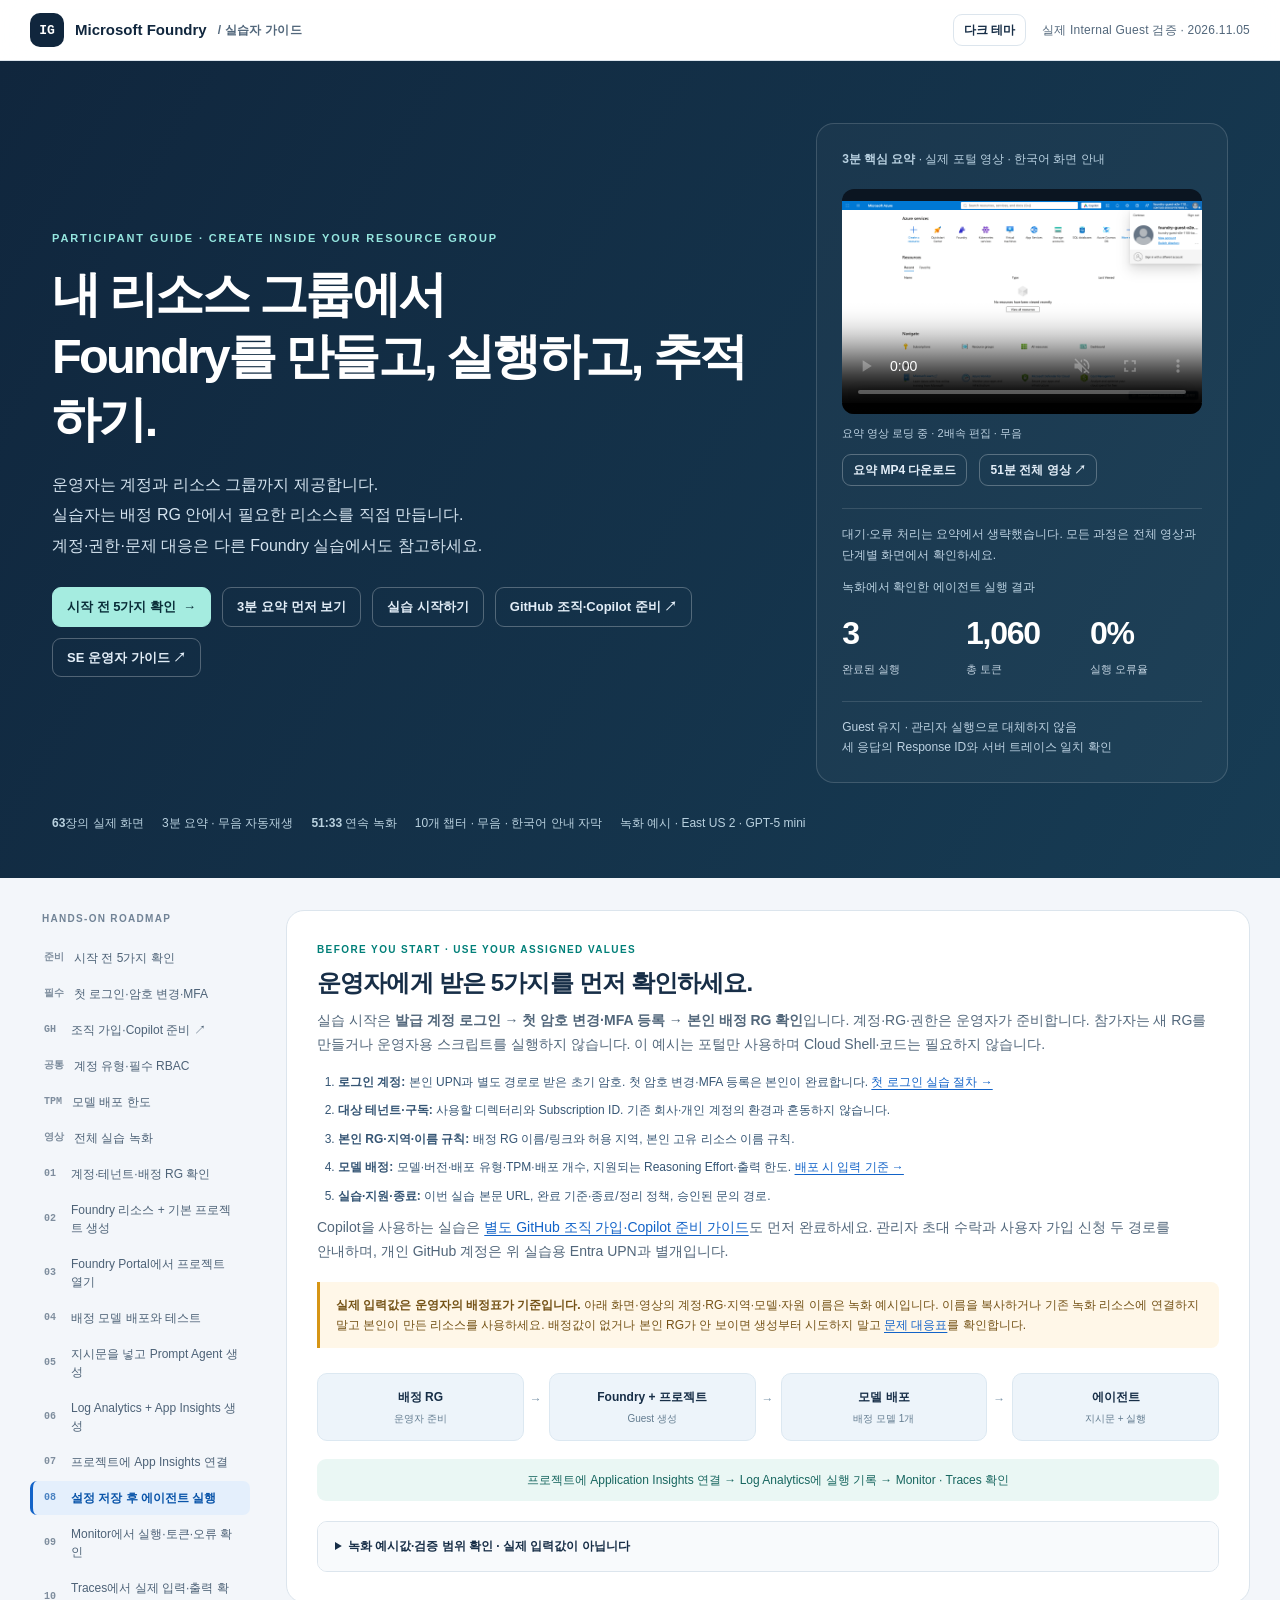
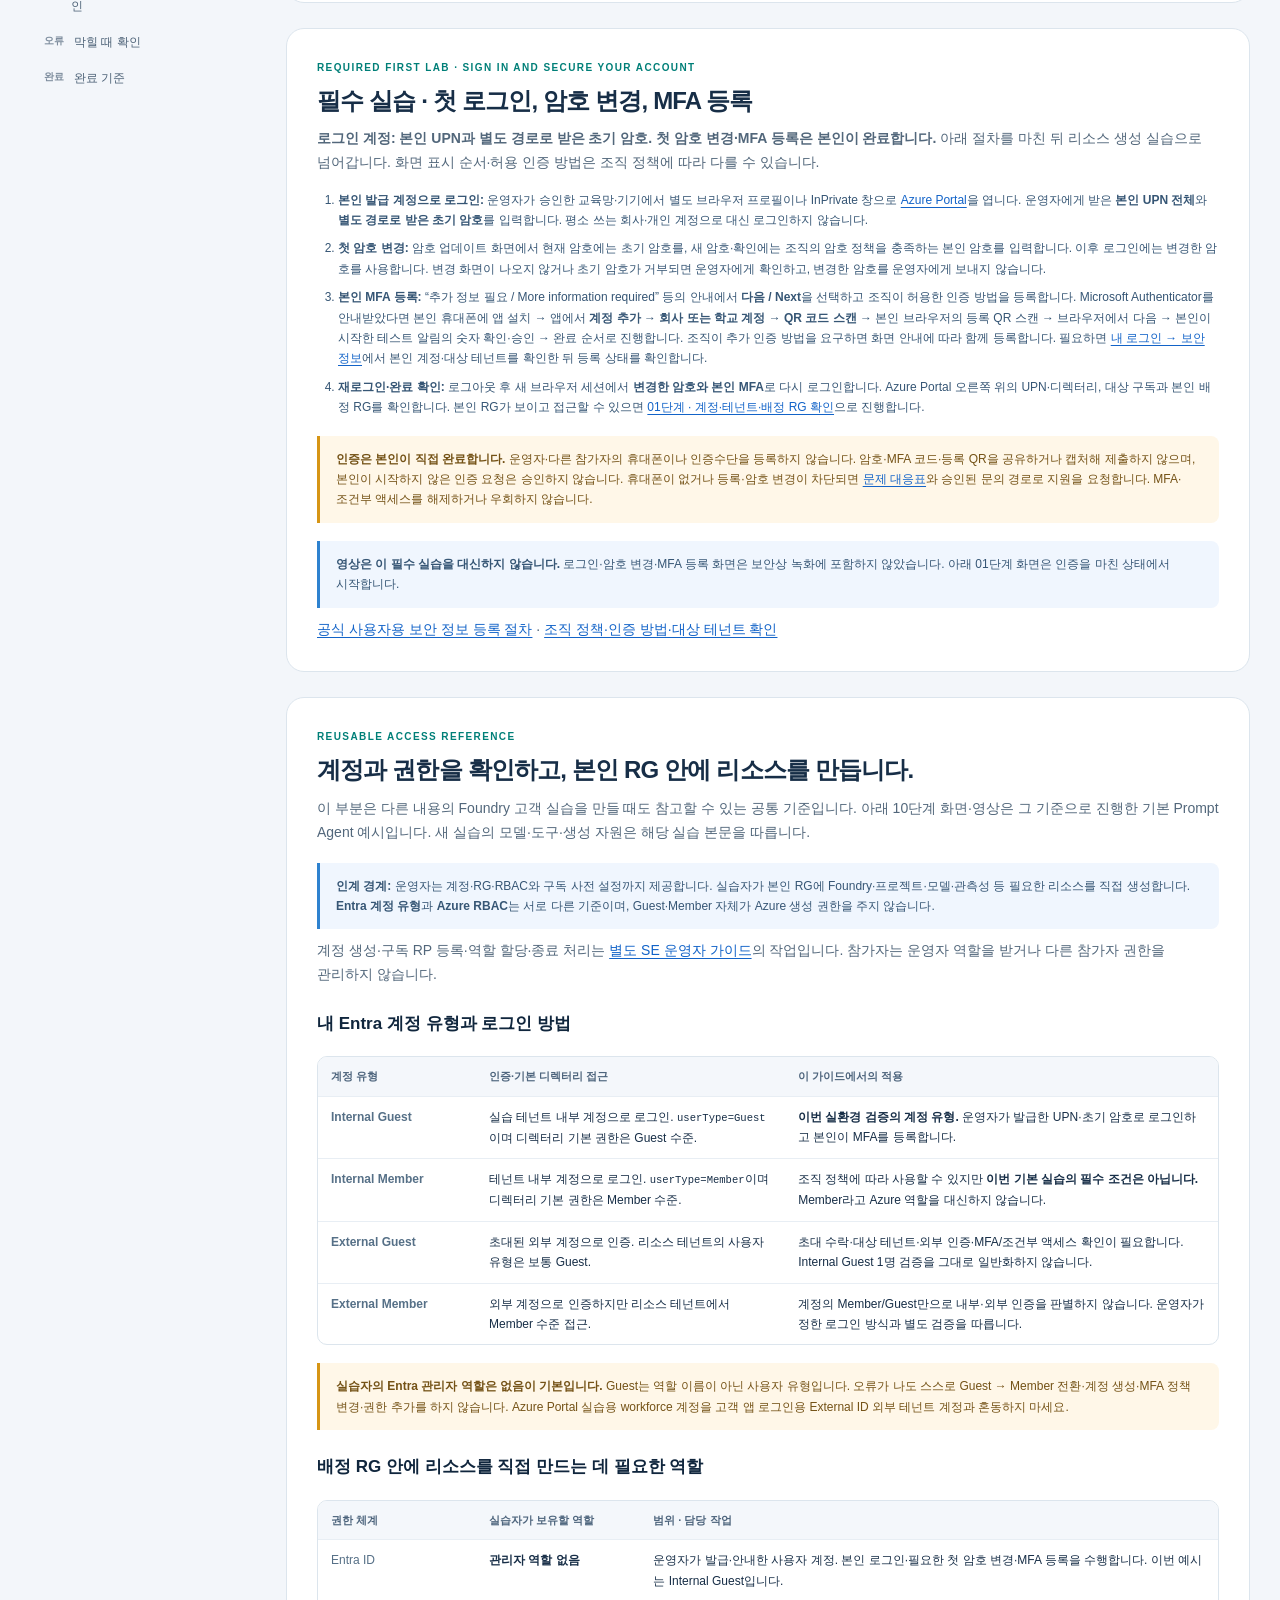
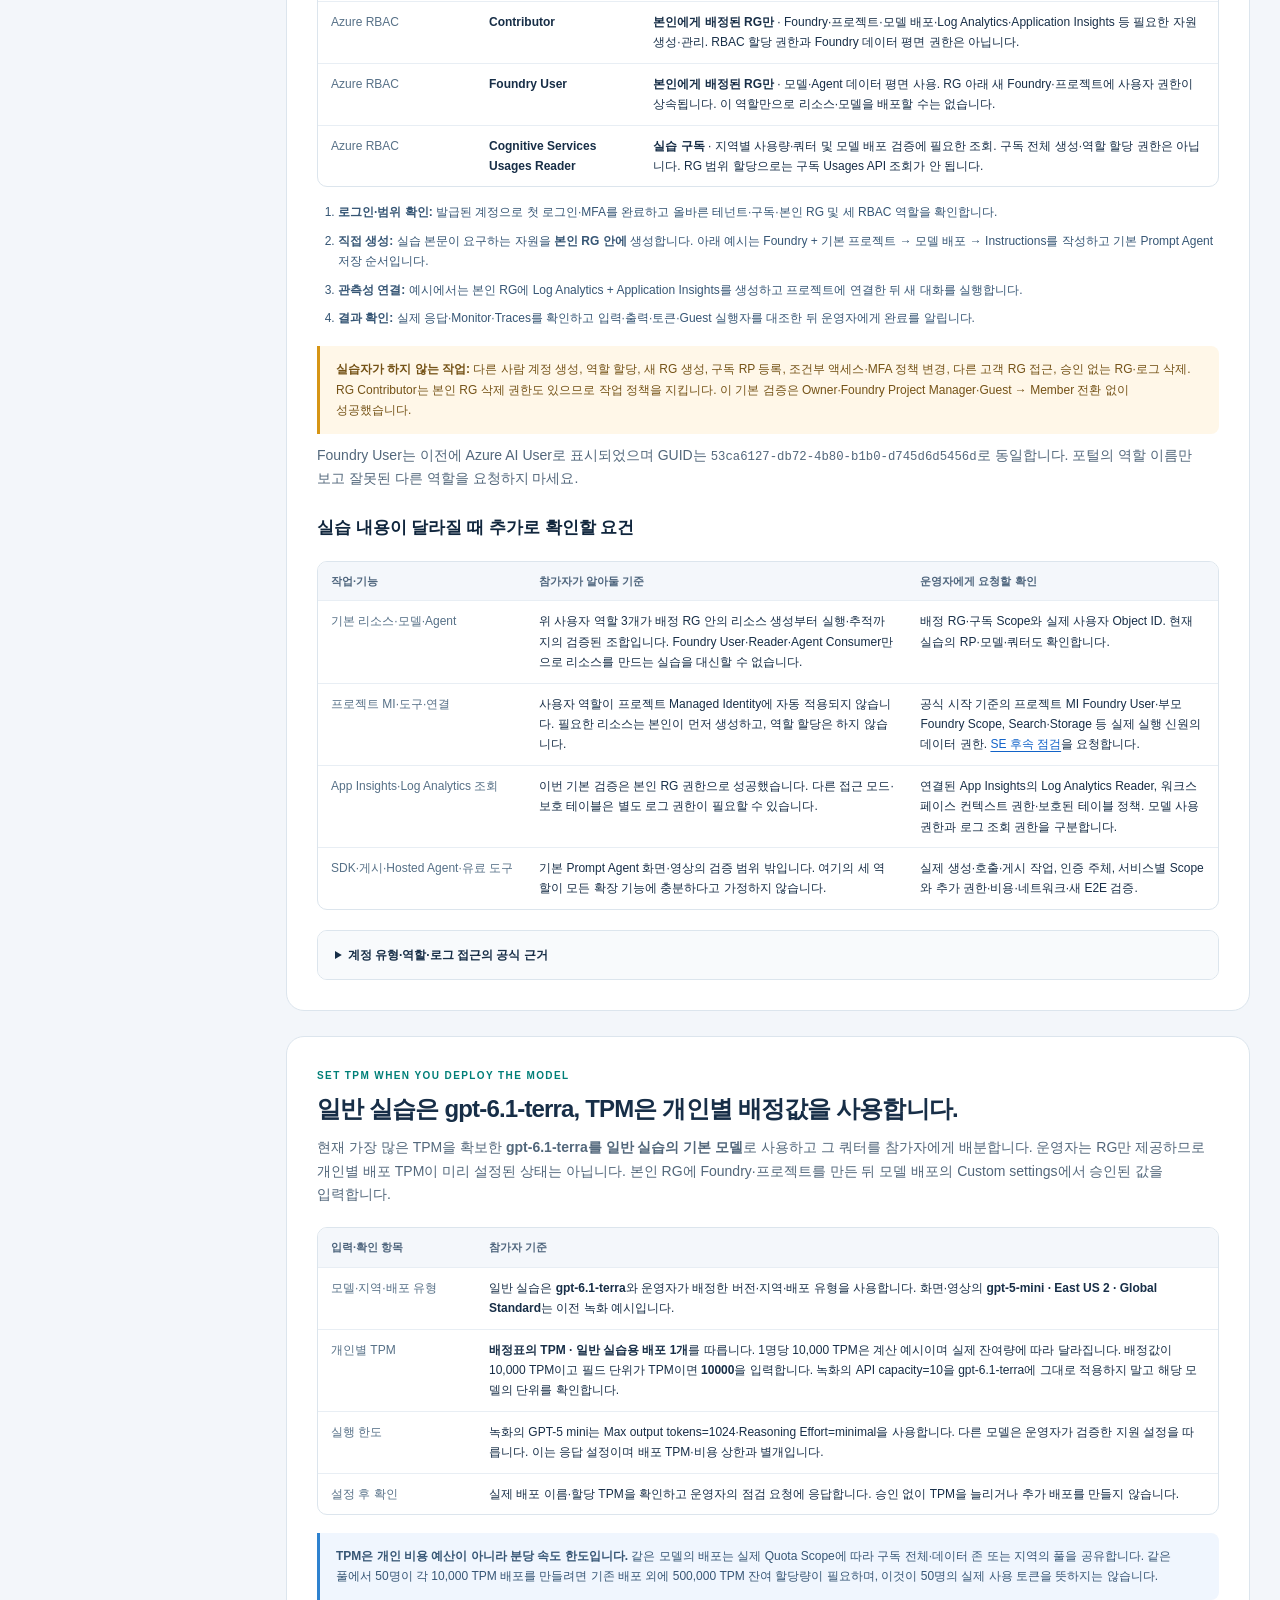
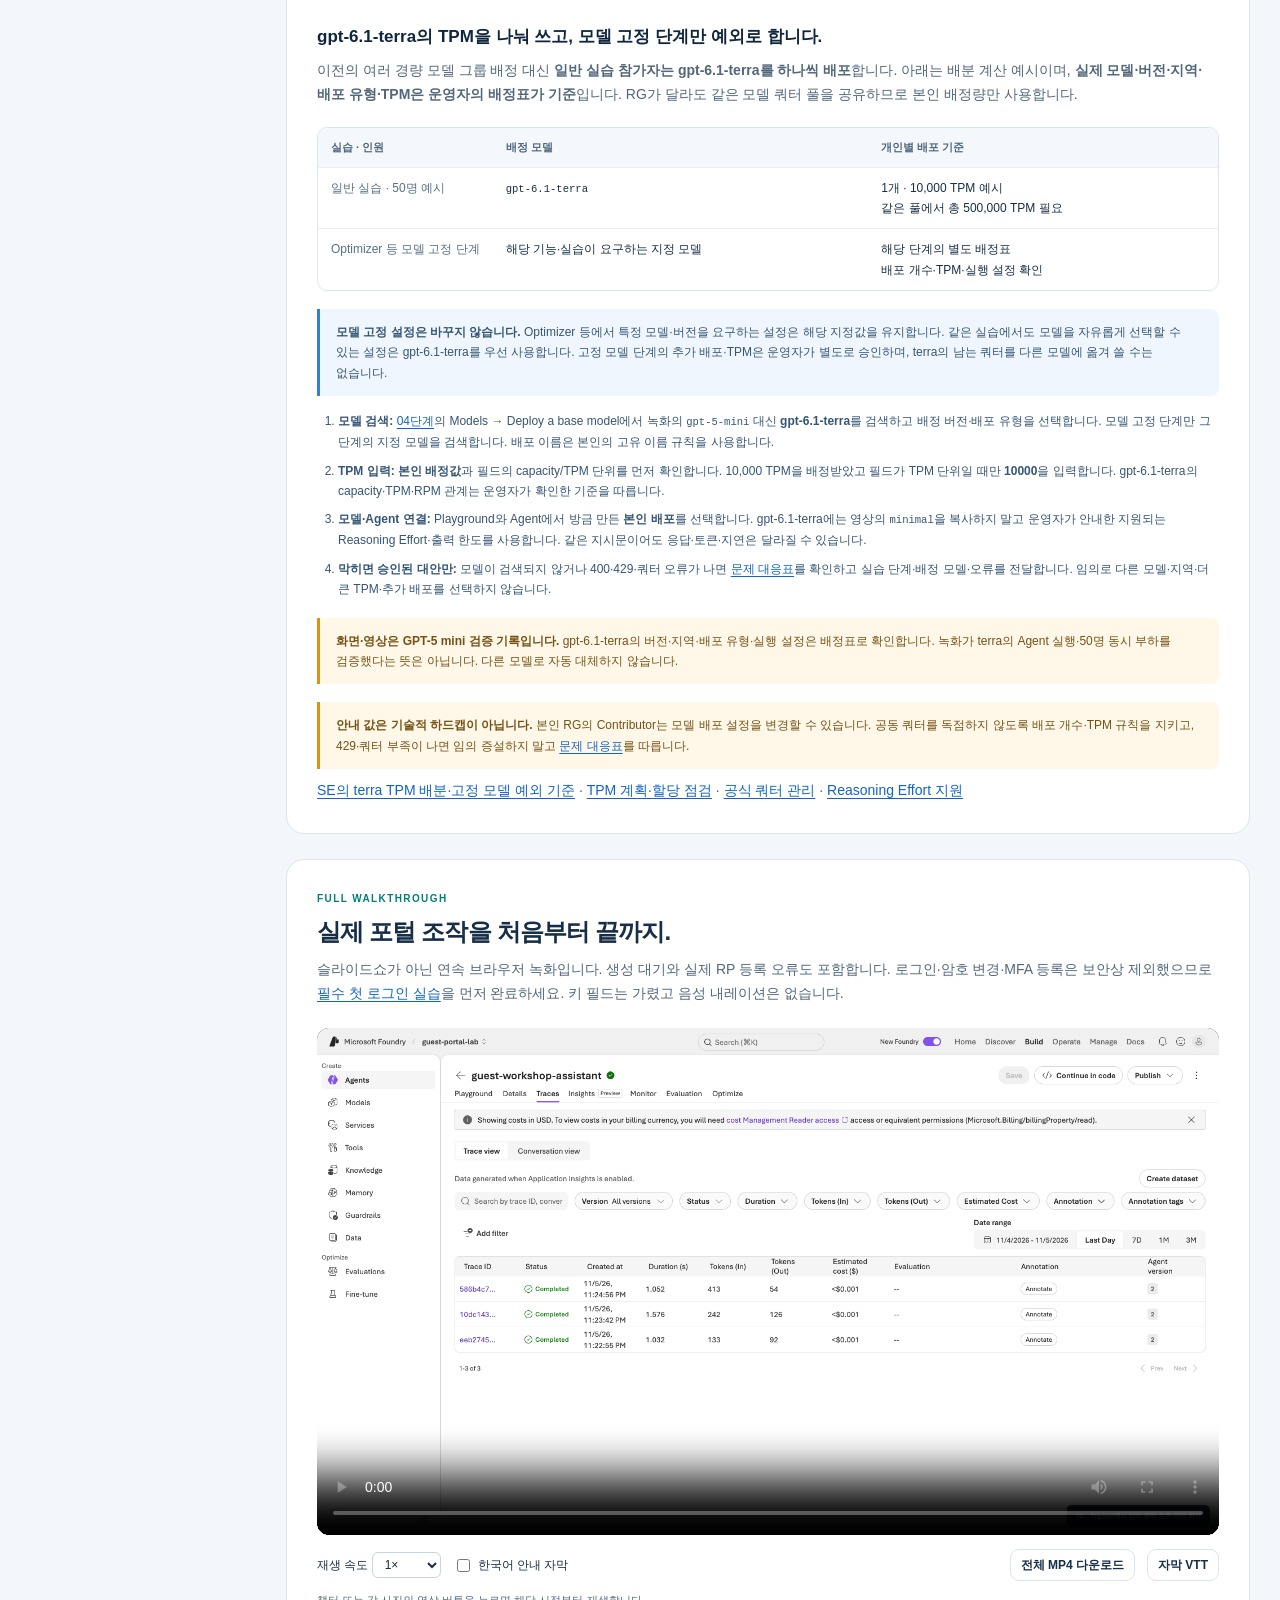
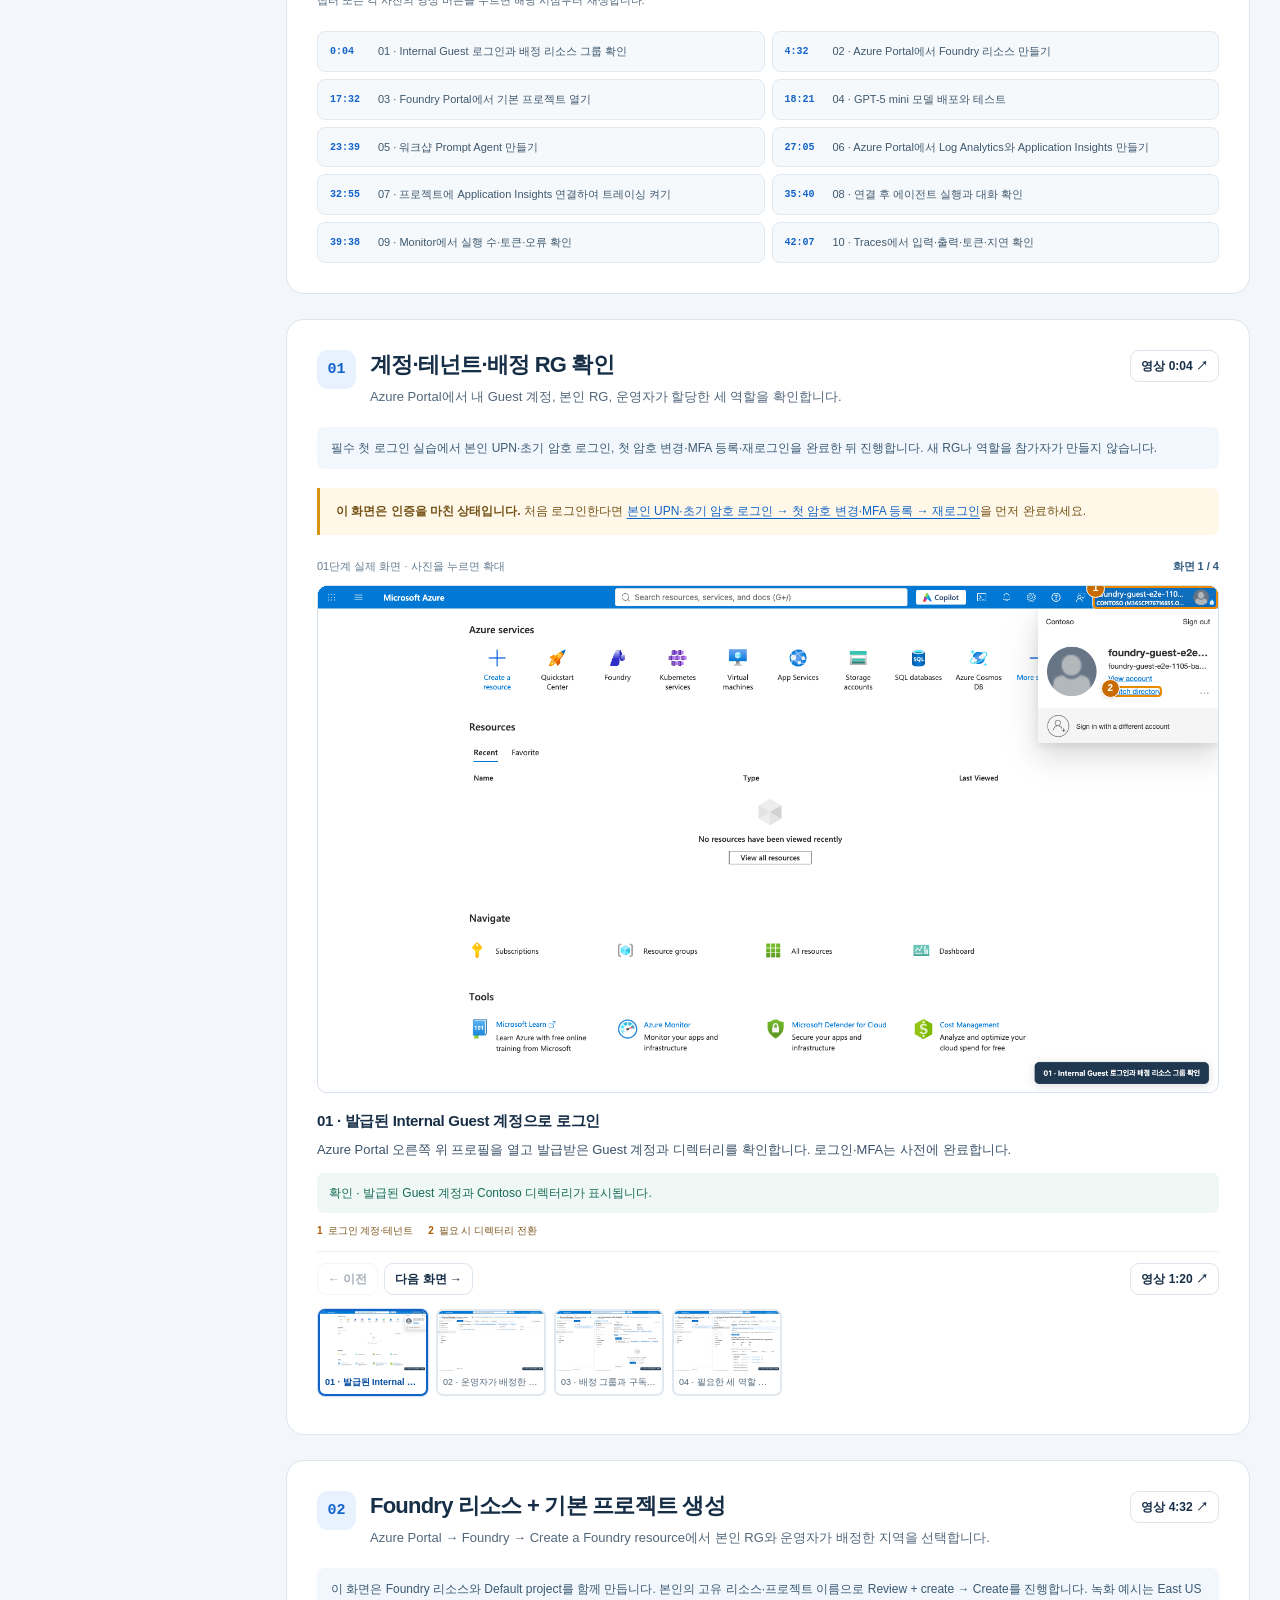
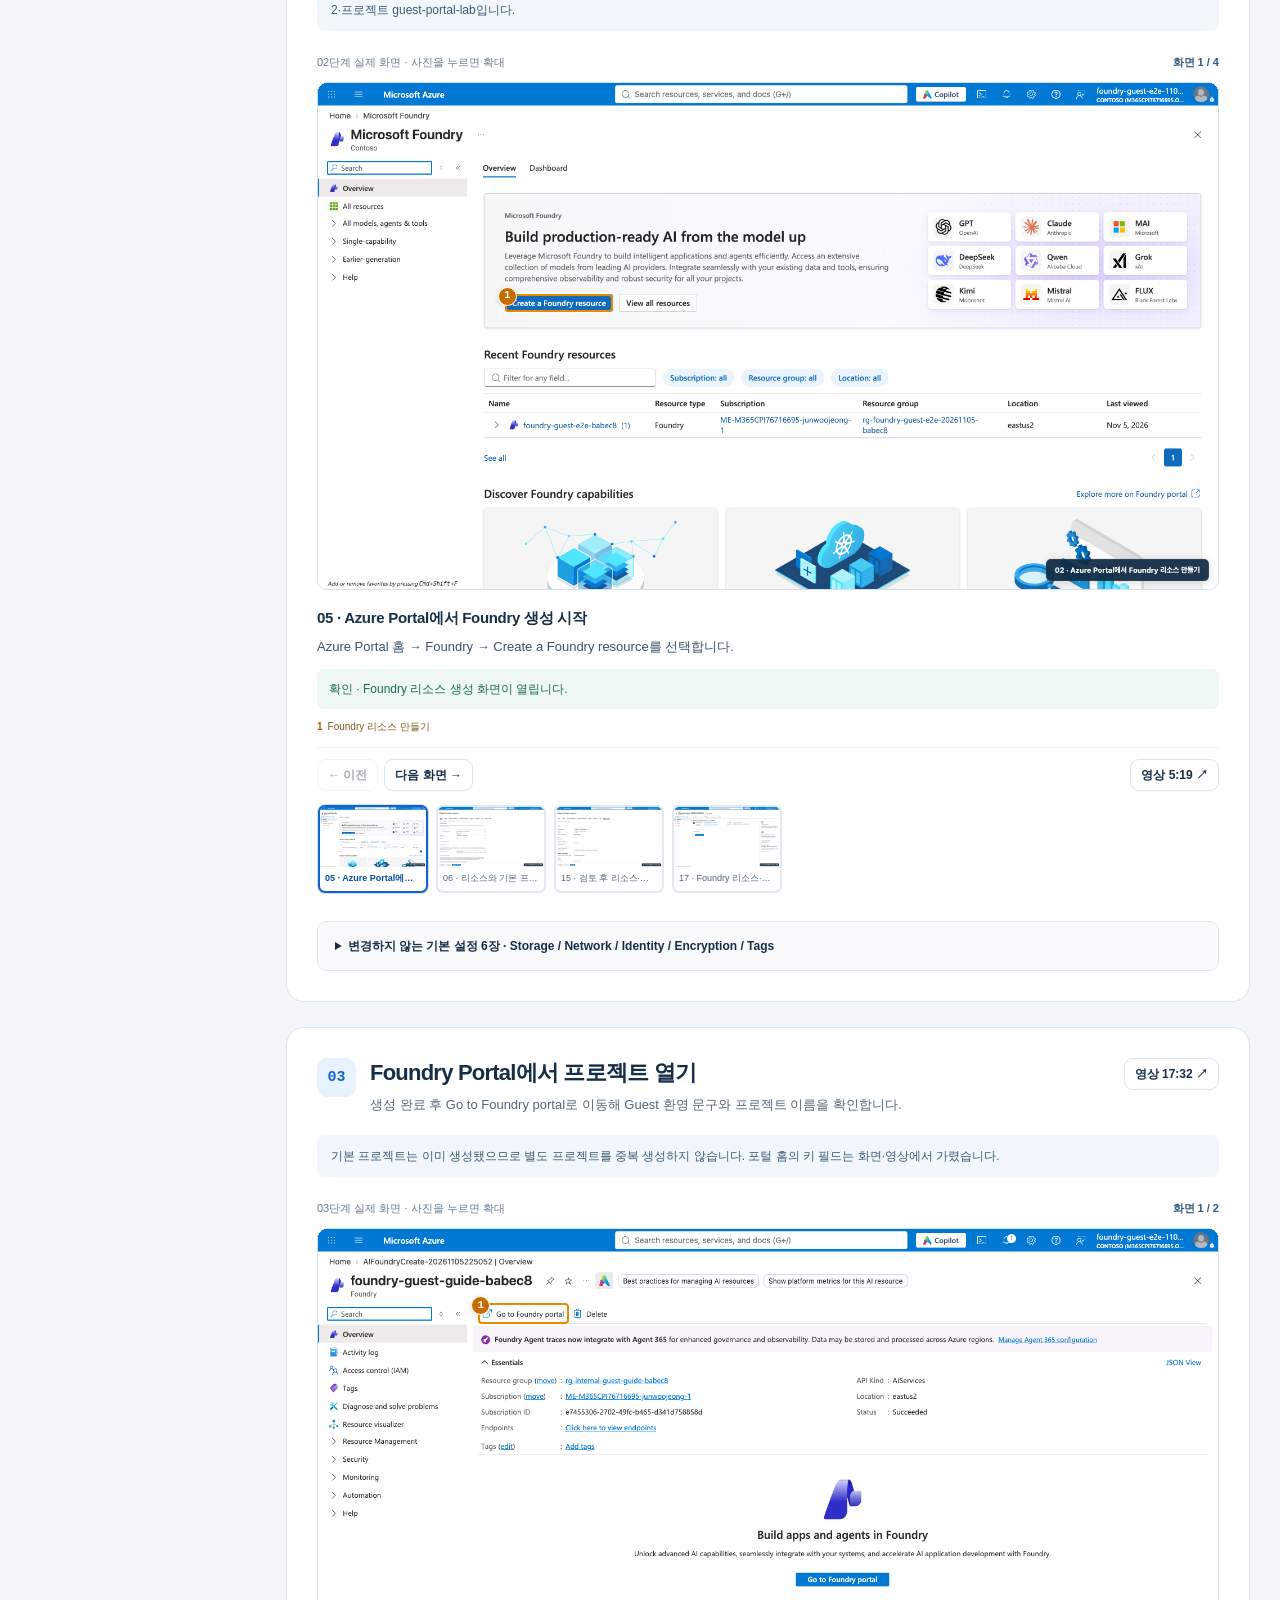
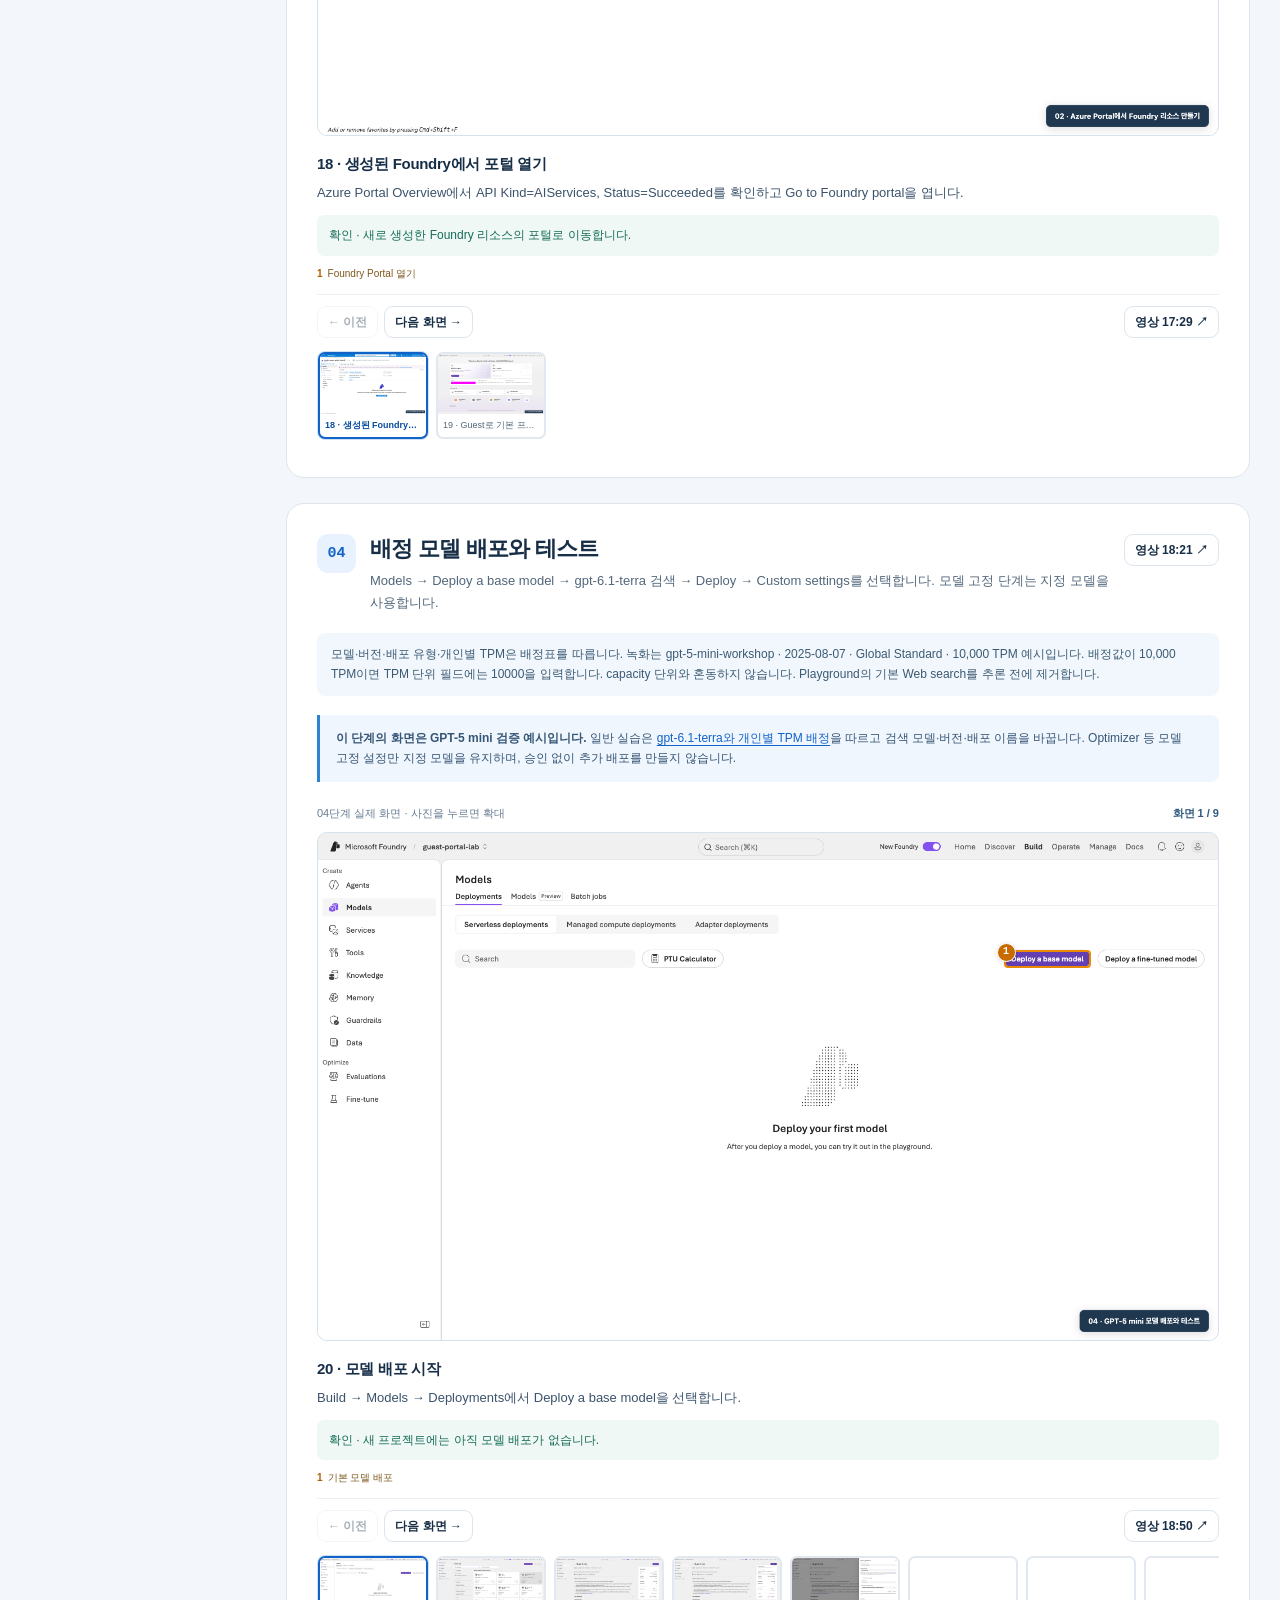
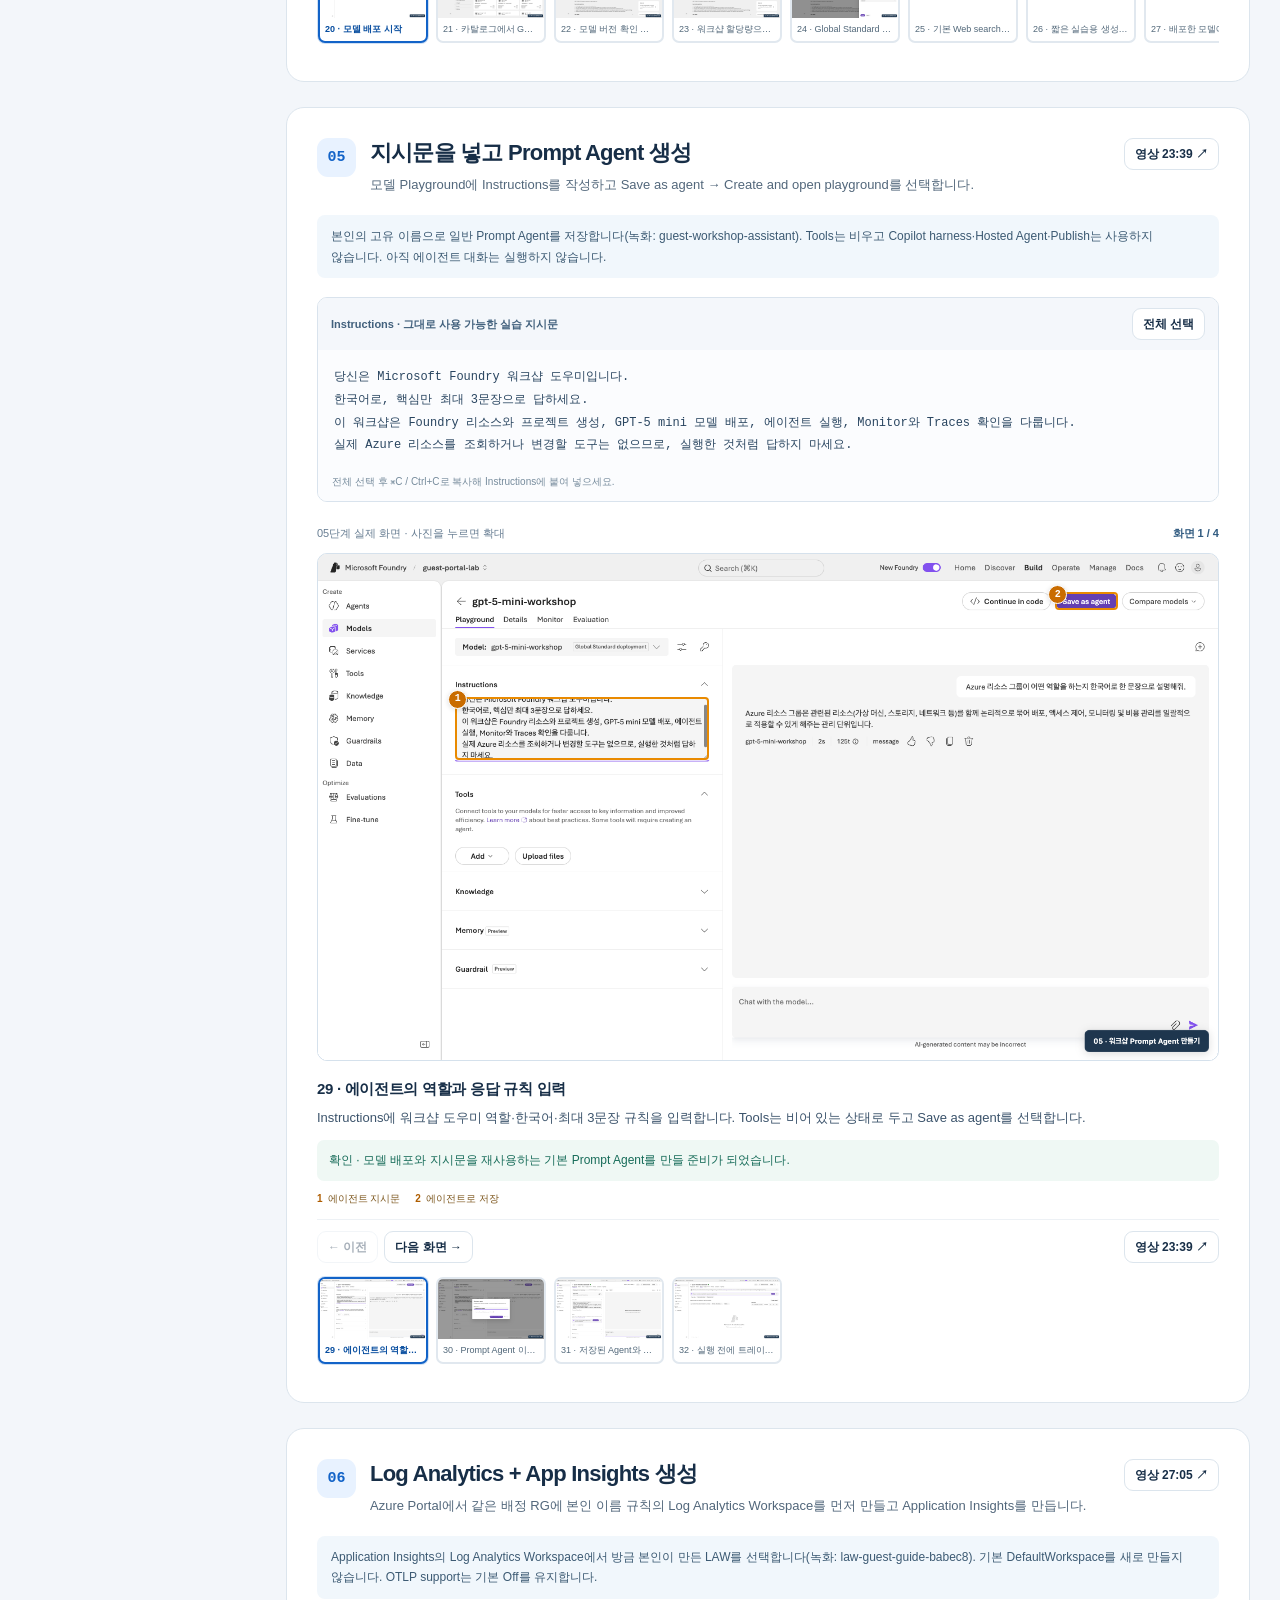
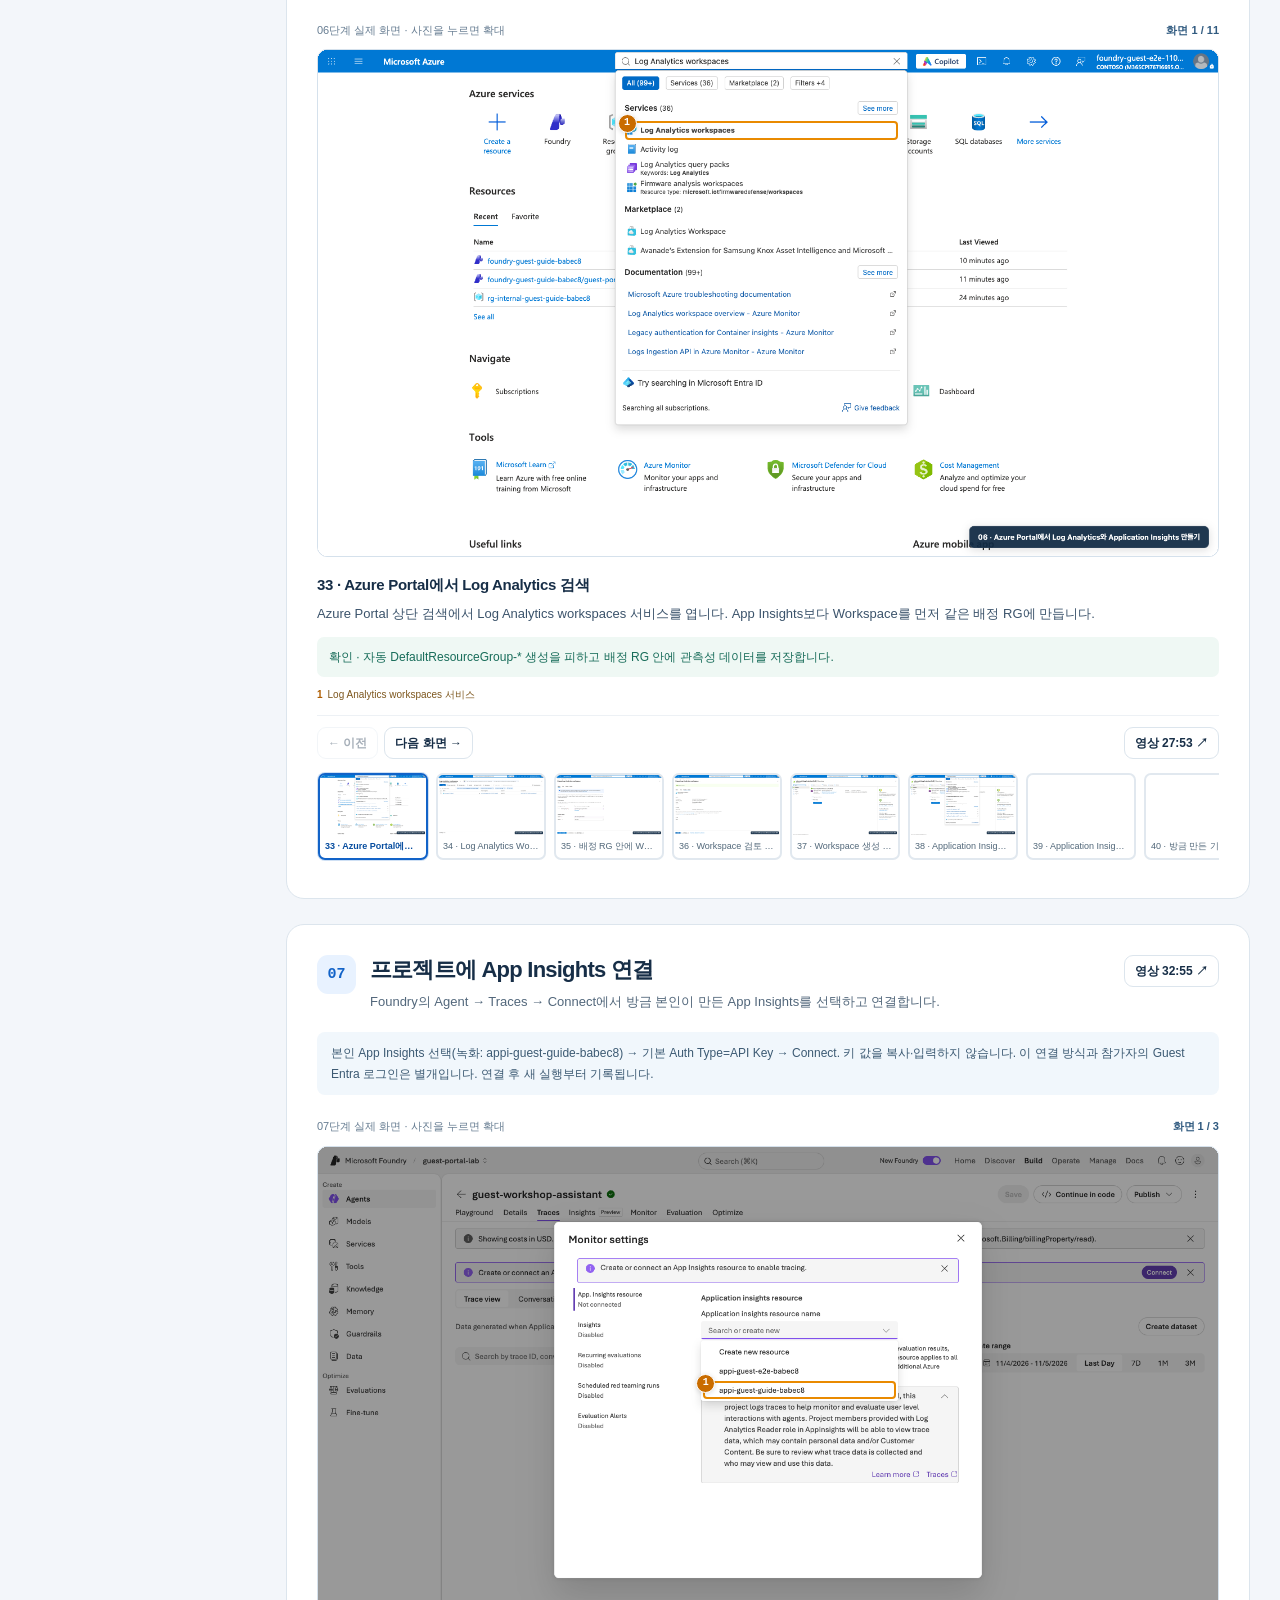
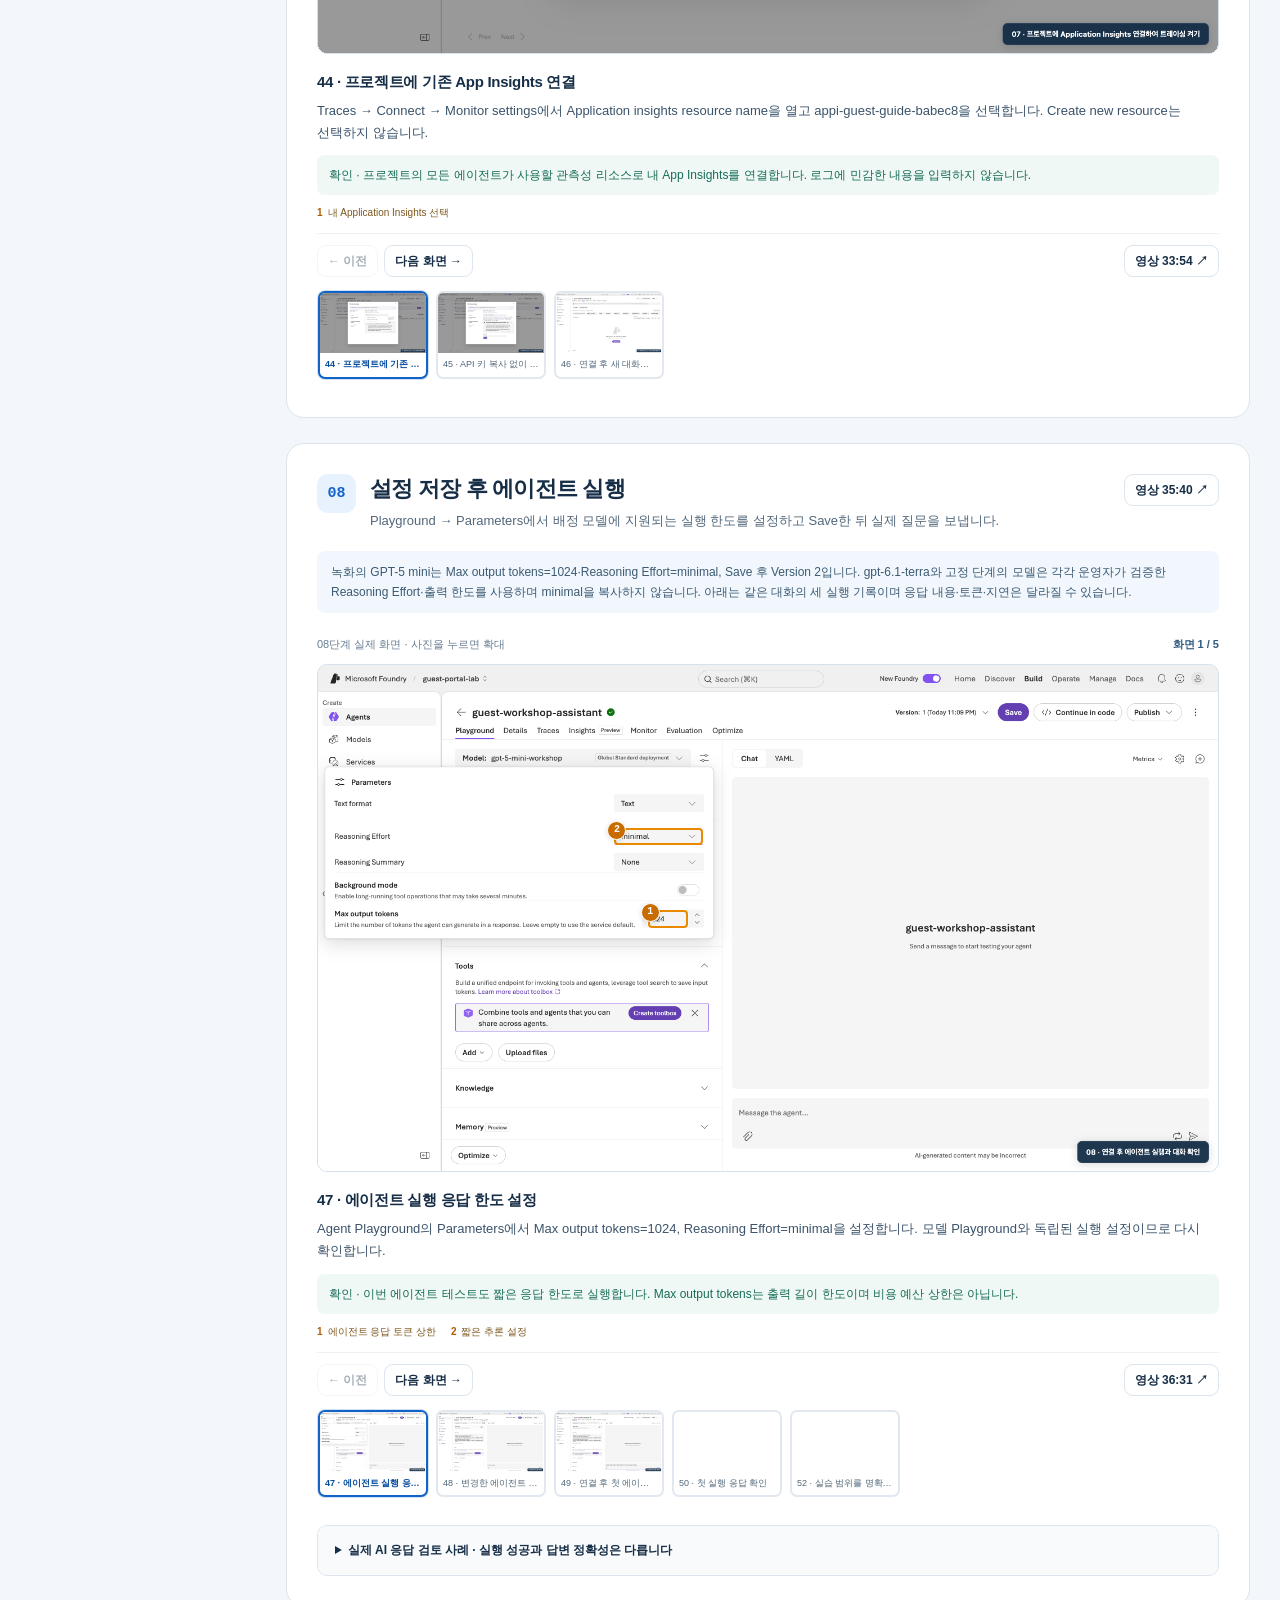
==== index.html @ 73c6af1a "Update workshop models and participant onboarding guides Co-authored-by: Copilot <223556219+Copilot@" ====
<!doctype html>
<html lang="ko">
<head>
  <meta charset="utf-8">
  <meta name="viewport" content="width=device-width, initial-scale=1">
  <link rel="icon" href="data:image/svg+xml,%3Csvg%20xmlns='http://www.w3.org/2000/svg'%20viewBox='0%200%2040%2040'%3E%3Crect%20width='40'%20height='40'%20rx='10'%20fill='%2310263d'/%3E%3Ctext%20x='20'%20y='26'%20text-anchor='middle'%20fill='white'%20font-family='sans-serif'%20font-size='16'%20font-weight='700'%3EIG%3C/text%3E%3C/svg%3E">
  <meta name="description" content="Microsoft Foundry 실습자 공통 가이드. Entra 계정 유형, 본인 RG의 Contributor·Foundry User, 구독 Usages Reader, 문제 대응과 실제 포털 리소스 생성 실습.">
  <title>Microsoft Foundry · 실습자 가이드</title>
  <script src="assets/theme.js"></script>
  <link rel="stylesheet" href="assets/guide.css">
</head>
<body>
  <a class="skip" href="#main">실습 본문으로 이동</a>
  <header class="topbar">
    <div class="topbar-inner">
      <a class="brand" href="#top"><span class="brand-mark" aria-hidden="true">IG</span> Microsoft Foundry <span class="top-meta">/ 실습자 가이드</span></a>
      <div class="topbar-tools">
        <button class="button small theme-toggle" id="theme-toggle" type="button" aria-pressed="false">다크 테마</button>
        <span class="top-meta">실제 Internal Guest 검증 · 2026.11.05</span>
      </div>
      <span class="sr-only" id="theme-status" role="status"></span>
    </div>
  </header>

  <div class="hero" id="top">
    <div class="hero-inner">
      <div class="hero-grid">
        <div>
          <div class="eyebrow">PARTICIPANT GUIDE · CREATE INSIDE YOUR RESOURCE GROUP</div>
          <h1>내 리소스 그룹에서<br>Foundry를 만들고, 실행하고, 추적하기.</h1>
          <p class="hero-lead">운영자는 계정과 리소스 그룹까지 제공합니다.<br>실습자는 배정 RG 안에서 필요한 리소스를 직접 만듭니다.<br>계정·권한·문제 대응은 다른 Foundry 실습에서도 참고하세요.</p>
          <div class="hero-actions">
            <a class="button primary" href="#prepare">시작 전 5가지 확인 <span aria-hidden="true">→</span></a>
            <a class="button dark" href="#summary">3분 요약 먼저 보기</a>
            <a class="button dark" href="#first-sign-in">실습 시작하기</a>
            <a class="button dark" href="github-copilot.html">GitHub 조직·Copilot 준비 ↗</a>
            <a class="button dark" href="operator.html">SE 운영자 가이드 ↗</a>
          </div>
        </div>
        <div class="proof" id="summary">
          <p class="proof-label"><strong>3분 핵심 요약</strong> · 실제 포털 영상 · 한국어 화면 안내</p>
          <div class="video-frame">
            <video id="summary-video" controls autoplay muted playsinline preload="metadata" poster="assets/screenshots/01-guest-sign-in.png" aria-label="핵심 10단계 3분 요약 · 무음 자동재생">
              <source src="assets/video/summary-walkthrough.mp4" type="video/mp4">
              MP4 재생을 지원하는 브라우저에서 열거나 요약 MP4를 내려받으세요.
            </video>
          </div>
          <p class="summary-status" id="summary-status" role="status">요약 영상 로딩 중 · 2배속 편집 · 무음</p>
          <div class="summary-links">
            <a class="button dark small" href="assets/video/summary-walkthrough.mp4" download>요약 MP4 다운로드</a>
            <a class="button dark small" href="#video">51분 전체 영상 ↗</a>
          </div>
          <p class="proof-note">대기·오류 처리는 요약에서 생략했습니다. 모든 과정은 전체 영상과 단계별 화면에서 확인하세요.</p>
          <p class="proof-label">녹화에서 확인한 에이전트 실행 결과</p>
          <div class="stats">
            <div class="stat"><strong id="hero-runs">3</strong><span>완료된 실행</span></div>
            <div class="stat"><strong id="hero-tokens">1,060</strong><span>총 토큰</span></div>
            <div class="stat"><strong>0%</strong><span>실행 오류율</span></div>
          </div>
          <p class="proof-note">Guest 유지 · 관리자 실행으로 대체하지 않음<br>세 응답의 Response ID와 서버 트레이스 일치 확인</p>
        </div>
      </div>
      <div class="hero-meta">
        <span><b id="shot-count">63</b>장의 실제 화면</span>
        <span>3분 요약 · 무음 자동재생</span>
        <span><b id="duration-label">51:33</b> 연속 녹화</span>
        <span>10개 챕터 · 무음 · 한국어 안내 자막</span>
        <span>녹화 예시 · East US 2 · GPT-5 mini</span>
      </div>
    </div>
  </div>

  <div class="workspace">
    <aside aria-label="실습 목차">
      <p class="nav-title">HANDS-ON ROADMAP</p>
      <nav class="toc" id="toc" aria-label="페이지 목차">
        <a href="#prepare"><span class="nav-number">준비</span>시작 전 5가지 확인</a>
        <a href="#first-sign-in"><span class="nav-number">필수</span>첫 로그인·암호 변경·MFA</a>
        <a href="github-copilot.html"><span class="nav-number">GH</span>조직 가입·Copilot 준비 ↗</a>
        <a href="#responsibilities"><span class="nav-number">공통</span>계정 유형·필수 RBAC</a>
        <a href="#model-quota"><span class="nav-number">TPM</span>모델 배포 한도</a>
        <a href="#video"><span class="nav-number">영상</span>전체 실습 녹화</a>
      </nav>
      <p class="sidebar-note"><a href="operator.html">SE 운영자 가이드 ↗</a><br><br>공통 계정·권한·문제 대응은 다른 실습에서도 참고할 수 있습니다.<br><br>사진 클릭 → 확대<br>작은 사진 → 다음 화면<br>영상 버튼 → 해당 시점 재생<br><br>이 HTML과 assets 폴더를 함께 보관하세요. CDN·빌드·웹 서버 없이 열 수 있습니다.</p>
    </aside>

    <main id="main">
      <noscript><p class="noscript">이 가이드는 로컬 JavaScript를 사용합니다. JavaScript를 켜거나 assets/screenshots의 원본 이미지와 assets/video/full-walkthrough.mp4를 직접 열어 주세요.</p></noscript>
      <div id="boot-error" class="boot-error" hidden role="alert"></div>
      <section class="panel observed-section" id="prepare">
        <p class="section-label">BEFORE YOU START · USE YOUR ASSIGNED VALUES</p>
        <h2>운영자에게 받은 5가지를 먼저 확인하세요.</h2>
        <p class="intro">실습 시작은 <strong>발급 계정 로그인 → 첫 암호 변경·MFA 등록 → 본인 배정 RG 확인</strong>입니다. 계정·RG·권한은 운영자가 준비합니다. 참가자는 새 RG를 만들거나 운영자용 스크립트를 실행하지 않습니다. 이 예시는 포털만 사용하며 Cloud Shell·코드는 필요하지 않습니다.</p>
        <ol class="task-list" aria-label="운영자에게 받을 다섯 가지">
          <li><strong>로그인 계정:</strong> 본인 UPN과 별도 경로로 받은 초기 암호. 첫 암호 변경·MFA 등록은 본인이 완료합니다. <a href="#first-sign-in">첫 로그인 실습 절차 →</a></li>
          <li><strong>대상 테넌트·구독:</strong> 사용할 디렉터리와 Subscription ID. 기존 회사·개인 계정의 환경과 혼동하지 않습니다.</li>
          <li><strong>본인 RG·지역·이름 규칙:</strong> 배정 RG 이름/링크와 허용 지역, 본인 고유 리소스 이름 규칙.</li>
          <li><strong>모델 배정:</strong> 모델·버전·배포 유형·TPM·배포 개수, 지원되는 Reasoning Effort·출력 한도. <a href="#model-quota">배포 시 입력 기준 →</a></li>
          <li><strong>실습·지원·종료:</strong> 이번 실습 본문 URL, 완료 기준·종료/정리 정책, 승인된 문의 경로.</li>
        </ol>
        <p class="intro">Copilot을 사용하는 실습은 <a href="github-copilot.html">별도 GitHub 조직 가입·Copilot 준비 가이드</a>도 먼저 완료하세요. 관리자 초대 수락과 사용자 가입 신청 두 경로를 안내하며, 개인 GitHub 계정은 위 실습용 Entra UPN과 별개입니다.</p>
        <div class="notice warning"><strong>실제 입력값은 운영자의 배정표가 기준입니다.</strong> 아래 화면·영상의 계정·RG·지역·모델·자원 이름은 녹화 예시입니다. 이름을 복사하거나 기존 녹화 리소스에 연결하지 말고 본인이 만든 리소스를 사용하세요. 배정값이 없거나 본인 RG가 안 보이면 생성부터 시도하지 말고 <a href="#troubleshooting">문제 대응표</a>를 확인합니다.</div>
        <ol class="flow" aria-label="실습 구조">
          <li>배정 RG<small>운영자 준비</small></li>
          <li>Foundry + 프로젝트<small>Guest 생성</small></li>
          <li>모델 배포<small>배정 모델 1개</small></li>
          <li>에이전트<small>지시문 + 실행</small></li>
        </ol>
        <div class="flow-bottom">프로젝트에 Application Insights 연결 → Log Analytics에 실행 기록 → Monitor · Traces 확인</div>
        <details>
          <summary>녹화 예시값·검증 범위 확인 · 실제 입력값이 아닙니다</summary>
          <div class="details-body">
            <div class="table-wrap">
              <table aria-label="녹화에 사용한 실습 값">
                <thead><tr><th>항목</th><th>녹화 예시</th></tr></thead>
                <tbody id="lab-values"></tbody>
              </table>
            </div>
            <p>녹화는 Internal Guest 1명의 기본 Prompt Agent 검증입니다. 약 50명·5시간의 동시 부하·쿼터·비용·정책 준비는 <a href="operator.html#preflight">운영자 필수 점검</a> 대상입니다. 10,000 TPM은 속도 한도이지 비용 상한이 아닙니다.</p>
            <p>녹화 계정에는 이전 E2E 테스트 RG 권한도 남아 있습니다. 실제 워크샵은 본인 배정 RG로 제한합니다. 다른 고객의 RG·프로젝트가 보이거나 접근되면 사용하지 말고 운영자에게 알리세요.</p>
            <p>다른 실습에서는 본문이 지시하는 자원을 본인 RG에 생성하고, 추가 권한은 <a href="#role-profiles">기능별 요건</a>과 <a href="#troubleshooting">문제 대응표</a>를 참조합니다.</p>
          </div>
        </details>
      </section>
      <section class="panel observed-section" id="first-sign-in">
        <p class="section-label">REQUIRED FIRST LAB · SIGN IN AND SECURE YOUR ACCOUNT</p>
        <h2>필수 실습 · 첫 로그인, 암호 변경, MFA 등록</h2>
        <p class="intro"><strong>로그인 계정: 본인 UPN과 별도 경로로 받은 초기 암호. 첫 암호 변경·MFA 등록은 본인이 완료합니다.</strong> 아래 절차를 마친 뒤 리소스 생성 실습으로 넘어갑니다. 화면 표시 순서·허용 인증 방법은 조직 정책에 따라 다를 수 있습니다.</p>
        <ol class="task-list" aria-label="실습자 최초 로그인과 보안 설정 절차">
          <li><strong>본인 발급 계정으로 로그인:</strong> 운영자가 승인한 교육망·기기에서 별도 브라우저 프로필이나 InPrivate 창으로 <a href="https://portal.azure.com/" target="_blank" rel="noopener noreferrer">Azure Portal</a>을 엽니다. 운영자에게 받은 <strong>본인 UPN 전체</strong>와 <strong>별도 경로로 받은 초기 암호</strong>를 입력합니다. 평소 쓰는 회사·개인 계정으로 대신 로그인하지 않습니다.</li>
          <li><strong>첫 암호 변경:</strong> 암호 업데이트 화면에서 현재 암호에는 초기 암호를, 새 암호·확인에는 조직의 암호 정책을 충족하는 본인 암호를 입력합니다. 이후 로그인에는 변경한 암호를 사용합니다. 변경 화면이 나오지 않거나 초기 암호가 거부되면 운영자에게 확인하고, 변경한 암호를 운영자에게 보내지 않습니다.</li>
          <li><strong>본인 MFA 등록:</strong> “추가 정보 필요 / More information required” 등의 안내에서 <strong>다음 / Next</strong>을 선택하고 조직이 허용한 인증 방법을 등록합니다. Microsoft Authenticator를 안내받았다면 본인 휴대폰에 앱 설치 → 앱에서 <strong>계정 추가 → 회사 또는 학교 계정 → QR 코드 스캔</strong> → 본인 브라우저의 등록 QR 스캔 → 브라우저에서 다음 → 본인이 시작한 테스트 알림의 숫자 확인·승인 → 완료 순서로 진행합니다. 조직이 추가 인증 방법을 요구하면 화면 안내에 따라 함께 등록합니다. 필요하면 <a href="https://mysignins.microsoft.com/security-info" target="_blank" rel="noopener noreferrer">내 로그인 → 보안 정보</a>에서 본인 계정·대상 테넌트를 확인한 뒤 등록 상태를 확인합니다.</li>
          <li><strong>재로그인·완료 확인:</strong> 로그아웃 후 새 브라우저 세션에서 <strong>변경한 암호와 본인 MFA</strong>로 다시 로그인합니다. Azure Portal 오른쪽 위의 UPN·디렉터리, 대상 구독과 본인 배정 RG를 확인합니다. 본인 RG가 보이고 접근할 수 있으면 <a href="#step-account">01단계 · 계정·테넌트·배정 RG 확인</a>으로 진행합니다.</li>
        </ol>
        <div class="notice warning"><strong>인증은 본인이 직접 완료합니다.</strong> 운영자·다른 참가자의 휴대폰이나 인증수단을 등록하지 않습니다. 암호·MFA 코드·등록 QR을 공유하거나 캡처해 제출하지 않으며, 본인이 시작하지 않은 인증 요청은 승인하지 않습니다. 휴대폰이 없거나 등록·암호 변경이 차단되면 <a href="#troubleshooting">문제 대응표</a>와 승인된 문의 경로로 지원을 요청합니다. MFA·조건부 액세스를 해제하거나 우회하지 않습니다.</div>
        <div class="notice"><strong>영상은 이 필수 실습을 대신하지 않습니다.</strong> 로그인·암호 변경·MFA 등록 화면은 보안상 녹화에 포함하지 않았습니다. 아래 01단계 화면은 인증을 마친 상태에서 시작합니다.</div>
        <p class="intro"><a href="https://support.microsoft.com/en-us/accounts-billing/work-school/set-up-security-info-from-a-sign-in-page" target="_blank" rel="noopener noreferrer">공식 사용자용 보안 정보 등록 절차</a> · <a href="https://learn.microsoft.com/entra/identity/authentication/concept-registration-mfa-sspr-combined" target="_blank" rel="noopener noreferrer">조직 정책·인증 방법·대상 테넌트 확인</a></p>
      </section>
      <section class="panel observed-section" id="responsibilities">
        <p class="section-label">REUSABLE ACCESS REFERENCE</p>
        <h2>계정과 권한을 확인하고, 본인 RG 안에 리소스를 만듭니다.</h2>
        <p class="intro">이 부분은 다른 내용의 Foundry 고객 실습을 만들 때도 참고할 수 있는 공통 기준입니다. 아래 10단계 화면·영상은 그 기준으로 진행한 기본 Prompt Agent 예시입니다. 새 실습의 모델·도구·생성 자원은 해당 실습 본문을 따릅니다.</p>
        <div class="notice"><strong>인계 경계:</strong> 운영자는 계정·RG·RBAC와 구독 사전 설정까지 제공합니다. 실습자가 본인 RG에 Foundry·프로젝트·모델·관측성 등 필요한 리소스를 직접 생성합니다. <strong>Entra 계정 유형</strong>과 <strong>Azure RBAC</strong>는 서로 다른 기준이며, Guest·Member 자체가 Azure 생성 권한을 주지 않습니다.</div>
        <p class="intro" id="operator-roles">계정 생성·구독 RP 등록·역할 할당·종료 처리는 <a href="operator.html#operator-roles">별도 SE 운영자 가이드</a>의 작업입니다. 참가자는 운영자 역할을 받거나 다른 참가자 권한을 관리하지 않습니다.</p>

        <h3 class="role-title" id="account-types">내 Entra 계정 유형과 로그인 방법</h3>
        <div class="table-wrap">
          <table aria-labelledby="account-types">
            <thead><tr><th>계정 유형</th><th>인증·기본 디렉터리 접근</th><th>이 가이드에서의 적용</th></tr></thead>
            <tbody>
              <tr><td><strong>Internal Guest</strong></td><td>실습 테넌트 내부 계정으로 로그인. <code>userType=Guest</code>이며 디렉터리 기본 권한은 Guest 수준.</td><td><strong>이번 실환경 검증의 계정 유형.</strong> 운영자가 발급한 UPN·초기 암호로 로그인하고 본인이 MFA를 등록합니다.</td></tr>
              <tr><td><strong>Internal Member</strong></td><td>테넌트 내부 계정으로 로그인. <code>userType=Member</code>이며 디렉터리 기본 권한은 Member 수준.</td><td>조직 정책에 따라 사용할 수 있지만 <strong>이번 기본 실습의 필수 조건은 아닙니다.</strong> Member라고 Azure 역할을 대신하지 않습니다.</td></tr>
              <tr><td><strong>External Guest</strong></td><td>초대된 외부 계정으로 인증. 리소스 테넌트의 사용자 유형은 보통 Guest.</td><td>초대 수락·대상 테넌트·외부 인증·MFA/조건부 액세스 확인이 필요합니다. Internal Guest 1명 검증을 그대로 일반화하지 않습니다.</td></tr>
              <tr><td><strong>External Member</strong></td><td>외부 계정으로 인증하지만 리소스 테넌트에서 Member 수준 접근.</td><td>계정의 Member/Guest만으로 내부·외부 인증을 판별하지 않습니다. 운영자가 정한 로그인 방식과 별도 검증을 따릅니다.</td></tr>
            </tbody>
          </table>
        </div>
        <div class="notice warning"><strong>실습자의 Entra 관리자 역할은 없음이 기본입니다.</strong> Guest는 역할 이름이 아닌 사용자 유형입니다. 오류가 나도 스스로 Guest → Member 전환·계정 생성·MFA 정책 변경·권한 추가를 하지 않습니다. Azure Portal 실습용 workforce 계정을 고객 앱 로그인용 External ID 외부 테넌트 계정과 혼동하지 마세요.</div>

        <h3 class="role-title" id="participant-roles">배정 RG 안에 리소스를 직접 만드는 데 필요한 역할</h3>
        <div class="table-wrap">
          <table aria-labelledby="participant-roles" data-actor="participant">
            <thead><tr><th>권한 체계</th><th>실습자가 보유할 역할</th><th>범위 · 담당 작업</th></tr></thead>
            <tbody>
              <tr><td>Entra ID</td><td><strong>관리자 역할 없음</strong></td><td>운영자가 발급·안내한 사용자 계정. 본인 로그인·필요한 첫 암호 변경·MFA 등록을 수행합니다. 이번 예시는 Internal Guest입니다.</td></tr>
              <tr><td>Azure RBAC</td><td><strong>Contributor</strong></td><td><strong>본인에게 배정된 RG만</strong> · Foundry·프로젝트·모델 배포·Log Analytics·Application Insights 등 필요한 자원 생성·관리. RBAC 할당 권한과 Foundry 데이터 평면 권한은 아닙니다.</td></tr>
              <tr><td>Azure RBAC</td><td><strong>Foundry User</strong></td><td><strong>본인에게 배정된 RG만</strong> · 모델·Agent 데이터 평면 사용. RG 아래 새 Foundry·프로젝트에 사용자 권한이 상속됩니다. 이 역할만으로 리소스·모델을 배포할 수는 없습니다.</td></tr>
              <tr><td>Azure RBAC</td><td><strong>Cognitive Services Usages Reader</strong></td><td><strong>실습 구독</strong> · 지역별 사용량·쿼터 및 모델 배포 검증에 필요한 조회. 구독 전체 생성·역할 할당 권한은 아닙니다. RG 범위 할당으로는 구독 Usages API 조회가 안 됩니다.</td></tr>
            </tbody>
          </table>
        </div>
        <ol class="task-list" aria-label="실습자 담당 작업">
          <li><strong>로그인·범위 확인:</strong> 발급된 계정으로 첫 로그인·MFA를 완료하고 올바른 테넌트·구독·본인 RG 및 세 RBAC 역할을 확인합니다.</li>
          <li><strong>직접 생성:</strong> 실습 본문이 요구하는 자원을 <strong>본인 RG 안에</strong> 생성합니다. 아래 예시는 Foundry + 기본 프로젝트 → 모델 배포 → Instructions를 작성하고 기본 Prompt Agent 저장 순서입니다.</li>
          <li><strong>관측성 연결:</strong> 예시에서는 본인 RG에 Log Analytics + Application Insights를 생성하고 프로젝트에 연결한 뒤 새 대화를 실행합니다.</li>
          <li><strong>결과 확인:</strong> 실제 응답·Monitor·Traces를 확인하고 입력·출력·토큰·Guest 실행자를 대조한 뒤 운영자에게 완료를 알립니다.</li>
        </ol>
        <div class="notice warning"><strong>실습자가 하지 않는 작업:</strong> 다른 사람 계정 생성, 역할 할당, 새 RG 생성, 구독 RP 등록, 조건부 액세스·MFA 정책 변경, 다른 고객 RG 접근, 승인 없는 RG·로그 삭제. RG Contributor는 본인 RG 삭제 권한도 있으므로 작업 정책을 지킵니다. 이 기본 검증은 Owner·Foundry Project Manager·Guest → Member 전환 없이 성공했습니다.</div>
        <p class="intro">Foundry User는 이전에 Azure AI User로 표시되었으며 GUID는 <code>53ca6127-db72-4b80-b1b0-d745d6d5456d</code>로 동일합니다. 포털의 역할 이름만 보고 잘못된 다른 역할을 요청하지 마세요.</p>

        <h3 class="role-title" id="role-profiles">실습 내용이 달라질 때 추가로 확인할 요건</h3>
        <div class="table-wrap">
          <table aria-labelledby="role-profiles">
            <thead><tr><th>작업·기능</th><th>참가자가 알아둘 기준</th><th>운영자에게 요청할 확인</th></tr></thead>
            <tbody>
              <tr><td>기본 리소스·모델·Agent</td><td>위 사용자 역할 3개가 배정 RG 안의 리소스 생성부터 실행·추적까지의 검증된 조합입니다. Foundry User·Reader·Agent Consumer만으로 리소스를 만드는 실습을 대신할 수 없습니다.</td><td>배정 RG·구독 Scope와 실제 사용자 Object ID. 현재 실습의 RP·모델·쿼터도 확인합니다.</td></tr>
              <tr><td>프로젝트 MI·도구·연결</td><td>사용자 역할이 프로젝트 Managed Identity에 자동 적용되지 않습니다. 필요한 리소스는 본인이 먼저 생성하고, 역할 할당은 하지 않습니다.</td><td>공식 시작 기준의 프로젝트 MI Foundry User·부모 Foundry Scope, Search·Storage 등 실제 실행 신원의 데이터 권한. <a href="operator.html#managed-identity">SE 후속 점검</a>을 요청합니다.</td></tr>
              <tr><td>App Insights·Log Analytics 조회</td><td>이번 기본 검증은 본인 RG 권한으로 성공했습니다. 다른 접근 모드·보호 테이블은 별도 로그 권한이 필요할 수 있습니다.</td><td>연결된 App Insights의 Log Analytics Reader, 워크스페이스 컨텍스트 권한·보호된 테이블 정책. 모델 사용 권한과 로그 조회 권한을 구분합니다.</td></tr>
              <tr><td>SDK·게시·Hosted Agent·유료 도구</td><td>기본 Prompt Agent 화면·영상의 검증 범위 밖입니다. 여기의 세 역할이 모든 확장 기능에 충분하다고 가정하지 않습니다.</td><td>실제 생성·호출·게시 작업, 인증 주체, 서비스별 Scope와 추가 권한·비용·네트워크·새 E2E 검증.</td></tr>
            </tbody>
          </table>
        </div>
        <details>
          <summary>계정 유형·역할·로그 접근의 공식 근거</summary>
          <div class="details-body">
            <p><a href="https://learn.microsoft.com/entra/fundamentals/how-to-create-delete-users" target="_blank" rel="noopener noreferrer">내부·외부 Guest/Member 유형</a> · <a href="https://learn.microsoft.com/azure/role-based-access-control/rbac-and-directory-admin-roles" target="_blank" rel="noopener noreferrer">Entra 역할과 Azure 역할의 차이</a> · <a href="https://learn.microsoft.com/azure/foundry/concepts/rbac-foundry" target="_blank" rel="noopener noreferrer">Foundry 역할·Scope·사용자와 MI</a></p>
            <p><a href="https://learn.microsoft.com/azure/foundry/observability/how-to/trace-agent-setup" target="_blank" rel="noopener noreferrer">트레이싱·로그 조회 권한</a>. 실제 근거는 <a href="assets/verification.json">Internal Guest 1명의 기본 Agent 검증 JSON</a>과 아래 화면·영상입니다. 다른 계정 유형·확장 기능까지 같은 실환경 검증을 했다는 뜻은 아닙니다.</p>
          </div>
        </details>
      </section>
      <section class="panel observed-section" id="model-quota">
        <p class="section-label">SET TPM WHEN YOU DEPLOY THE MODEL</p>
        <h2>일반 실습은 gpt-6.1-terra, TPM은 개인별 배정값을 사용합니다.</h2>
        <p class="intro">현재 가장 많은 TPM을 확보한 <strong>gpt-6.1-terra를 일반 실습의 기본 모델</strong>로 사용하고 그 쿼터를 참가자에게 배분합니다. 운영자는 RG만 제공하므로 개인별 배포 TPM이 미리 설정된 상태는 아닙니다. 본인 RG에 Foundry·프로젝트를 만든 뒤 모델 배포의 Custom settings에서 승인된 값을 입력합니다.</p>
        <div class="table-wrap">
          <table aria-label="실습자의 모델 배포 기준">
            <thead><tr><th>입력·확인 항목</th><th>참가자 기준</th></tr></thead>
            <tbody>
              <tr><td>모델·지역·배포 유형</td><td>일반 실습은 <strong>gpt-6.1-terra</strong>와 운영자가 배정한 버전·지역·배포 유형을 사용합니다. 화면·영상의 <strong>gpt-5-mini · East US 2 · Global Standard</strong>는 이전 녹화 예시입니다.</td></tr>
              <tr><td>개인별 TPM</td><td><strong>배정표의 TPM · 일반 실습용 배포 1개</strong>를 따릅니다. 1명당 10,000 TPM은 계산 예시이며 실제 잔여량에 따라 달라집니다. 배정값이 10,000 TPM이고 필드 단위가 TPM이면 <strong>10000</strong>을 입력합니다. 녹화의 API capacity=10을 gpt-6.1-terra에 그대로 적용하지 말고 해당 모델의 단위를 확인합니다.</td></tr>
              <tr><td>실행 한도</td><td>녹화의 GPT-5 mini는 Max output tokens=1024·Reasoning Effort=minimal을 사용합니다. 다른 모델은 운영자가 검증한 지원 설정을 따릅니다. 이는 응답 설정이며 배포 TPM·비용 상한과 별개입니다.</td></tr>
              <tr><td>설정 후 확인</td><td>실제 배포 이름·할당 TPM을 확인하고 운영자의 점검 요청에 응답합니다. 승인 없이 TPM을 늘리거나 추가 배포를 만들지 않습니다.</td></tr>
            </tbody>
          </table>
        </div>
        <div class="notice"><strong>TPM은 개인 비용 예산이 아니라 분당 속도 한도입니다.</strong> 같은 모델의 배포는 실제 Quota Scope에 따라 구독 전체·데이터 존 또는 지역의 풀을 공유합니다. 같은 풀에서 50명이 각 10,000 TPM 배포를 만들려면 기존 배포 외에 500,000 TPM 잔여 할당량이 필요하며, 이것이 50명의 실제 사용 토큰을 뜻하지는 않습니다.</div>
        <h3 class="role-title" id="lightweight-models">gpt-6.1-terra의 TPM을 나눠 쓰고, 모델 고정 단계만 예외로 합니다.</h3>
        <p class="intro">이전의 여러 경량 모델 그룹 배정 대신 <strong>일반 실습 참가자는 gpt-6.1-terra를 하나씩 배포</strong>합니다. 아래는 배분 계산 예시이며, <strong>실제 모델·버전·지역·배포 유형·TPM은 운영자의 배정표가 기준</strong>입니다. RG가 달라도 같은 모델 쿼터 풀을 공유하므로 본인 배정량만 사용합니다.</p>
        <div class="table-wrap">
          <table aria-label="기본 모델 TPM 배분과 모델 고정 실습 예외">
            <thead><tr><th>실습 · 인원</th><th>배정 모델</th><th>개인별 배포 기준</th></tr></thead>
            <tbody>
              <tr><td>일반 실습 · 50명 예시</td><td><code>gpt-6.1-terra</code></td><td>1개 · 10,000 TPM 예시<br>같은 풀에서 총 500,000 TPM 필요</td></tr>
              <tr><td>Optimizer 등 모델 고정 단계</td><td>해당 기능·실습이 요구하는 지정 모델</td><td>해당 단계의 별도 배정표<br>배포 개수·TPM·실행 설정 확인</td></tr>
            </tbody>
          </table>
        </div>
        <div class="notice"><strong>모델 고정 설정은 바꾸지 않습니다.</strong> Optimizer 등에서 특정 모델·버전을 요구하는 설정은 해당 지정값을 유지합니다. 같은 실습에서도 모델을 자유롭게 선택할 수 있는 설정은 gpt-6.1-terra를 우선 사용합니다. 고정 모델 단계의 추가 배포·TPM은 운영자가 별도로 승인하며, terra의 남는 쿼터를 다른 모델에 옮겨 쓸 수는 없습니다.</div>
        <ol class="task-list">
          <li><strong>모델 검색:</strong> <a href="#step-model">04단계</a>의 Models → Deploy a base model에서 녹화의 <code>gpt-5-mini</code> 대신 <strong>gpt-6.1-terra</strong>를 검색하고 배정 버전·배포 유형을 선택합니다. 모델 고정 단계만 그 단계의 지정 모델을 검색합니다. 배포 이름은 본인의 고유 이름 규칙을 사용합니다.</li>
          <li><strong>TPM 입력:</strong> <strong>본인 배정값</strong>과 필드의 capacity/TPM 단위를 먼저 확인합니다. 10,000 TPM을 배정받았고 필드가 TPM 단위일 때만 <strong>10000</strong>을 입력합니다. gpt-6.1-terra의 capacity·TPM·RPM 관계는 운영자가 확인한 기준을 따릅니다.</li>
          <li><strong>모델·Agent 연결:</strong> Playground와 Agent에서 방금 만든 <strong>본인 배포</strong>를 선택합니다. gpt-6.1-terra에는 영상의 <code>minimal</code>을 복사하지 말고 운영자가 안내한 지원되는 Reasoning Effort·출력 한도를 사용합니다. 같은 지시문이어도 응답·토큰·지연은 달라질 수 있습니다.</li>
          <li><strong>막히면 승인된 대안만:</strong> 모델이 검색되지 않거나 400·429·쿼터 오류가 나면 <a href="#troubleshooting">문제 대응표</a>를 확인하고 실습 단계·배정 모델·오류를 전달합니다. 임의로 다른 모델·지역·더 큰 TPM·추가 배포를 선택하지 않습니다.</li>
        </ol>
        <div class="notice warning"><strong>화면·영상은 GPT-5 mini 검증 기록입니다.</strong> gpt-6.1-terra의 버전·지역·배포 유형·실행 설정은 배정표로 확인합니다. 녹화가 terra의 Agent 실행·50명 동시 부하를 검증했다는 뜻은 아닙니다. 다른 모델로 자동 대체하지 않습니다.</div>
        <div class="notice warning"><strong>안내 값은 기술적 하드캡이 아닙니다.</strong> 본인 RG의 Contributor는 모델 배포 설정을 변경할 수 있습니다. 공동 쿼터를 독점하지 않도록 배포 개수·TPM 규칙을 지키고, 429·쿼터 부족이 나면 임의 증설하지 말고 <a href="#troubleshooting">문제 대응표</a>를 따릅니다.</div>
        <p class="intro"><a href="operator.html#model-groups">SE의 terra TPM 배분·고정 모델 예외 기준</a> · <a href="operator.html#capacity">TPM 계획·할당 점검</a> · <a href="https://learn.microsoft.com/azure/foundry/openai/how-to/quota" target="_blank" rel="noopener noreferrer">공식 쿼터 관리</a> · <a href="https://learn.microsoft.com/azure/foundry/openai/how-to/reasoning#reasoning-effort" target="_blank" rel="noopener noreferrer">Reasoning Effort 지원</a></p>
      </section>
      <section class="panel observed-section" id="video">
        <p class="section-label">FULL WALKTHROUGH</p>
        <h2>실제 포털 조작을 처음부터 끝까지.</h2>
        <p class="intro">슬라이드쇼가 아닌 연속 브라우저 녹화입니다. 생성 대기와 실제 RP 등록 오류도 포함합니다. 로그인·암호 변경·MFA 등록은 보안상 제외했으므로 <a href="#first-sign-in">필수 첫 로그인 실습</a>을 먼저 완료하세요. 키 필드는 가렸고 음성 내레이션은 없습니다.</p>
        <div class="video-frame">
          <video id="walkthrough" controls playsinline preload="metadata" poster="assets/screenshots/57-agent-trace-list.png" aria-label="Internal Guest 전체 포털 실습 녹화">
            <source src="assets/video/full-walkthrough.mp4" type="video/mp4">
            MP4 재생을 지원하는 브라우저에서 열거나 아래 파일을 내려받으세요.
          </video>
        </div>
        <div class="video-tools">
          <div>
            <label for="speed">재생 속도 <select id="speed"><option value="1">1×</option><option value="1.25">1.25×</option><option value="1.5">1.5×</option><option value="2">2×</option></select></label>
            <label class="caption-toggle"><input id="captions-toggle" type="checkbox"> 한국어 안내 자막</label>
          </div>
          <div>
            <a class="button small" href="assets/video/full-walkthrough.mp4" download>전체 MP4 다운로드</a>
            <a class="button small" href="assets/video/captions.ko.vtt" download>자막 VTT</a>
          </div>
        </div>
        <p class="media-status" id="video-status" role="status">챕터 또는 각 사진의 영상 버튼을 누르면 해당 시점부터 재생합니다.</p>
        <div class="chapters" id="chapters" aria-label="영상 챕터"></div>
      </section>

      <div id="steps"></div>

      <section class="panel observed-section" id="troubleshooting">
        <p class="section-label">IF SOMETHING STOPS</p>
        <h2>막히면 역할을 넓히기 전에 원인을 확인하세요.</h2>
        <p class="intro">로그인 계정·테넌트 → 본인 RG·작업 → 역할·Scope → 모델·쿼터·로그·네트워크 순서로 확인합니다. 아래는 다른 Foundry 실습에서도 사용할 수 있는 공통 대응표입니다.</p>
        <div class="table-wrap">
          <table aria-label="실습자의 첫 대응과 운영자에게 요청할 확인">
            <thead><tr><th>증상</th><th>실습자가 먼저 할 일</th><th>운영자에게 요청·전달</th></tr></thead>
            <tbody>
              <tr><td><code>AADSTS50020</code><br>계정·테넌트 불일치</td><td>발급 계정과 대상 테넌트를 확인하고 다른 개인·회사 계정 세션 대신 별도 브라우저 프로필이나 InPrivate에서 다시 로그인합니다.</td><td>대상 테넌트의 계정 존재·활성 상태. External Guest라면 초대 수락·실제 외부 로그인 계정.</td></tr>
              <tr><td><code>50076 / 50079</code><br>MFA 필요</td><td>본인 계정의 화면 안내에 따라 MFA 인증·등록을 완료합니다. 인증 코드를 다른 사람에게 보내지 않습니다.</td><td>등록이 막히거나 기기를 잃은 경우 해당 인증 담당자에게 지원 요청. MFA 해제를 직접 요청·시도하지 않습니다.</td></tr>
              <tr><td><code>AADSTS53003</code><br>조건부 액세스 차단</td><td>승인된 기기·네트워크·로그인 경로를 사용하고 오류 화면의 시각·Correlation ID를 보관합니다.</td><td>적용된 정책과 계정·기기 조건을 정책 담당자가 확인. Guest → Member 전환이나 정책 우회로 해결하지 않습니다.</td></tr>
              <tr><td>구독·RG가 안 보임</td><td>Azure Portal의 계정·디렉터리·구독 필터를 확인하고 배정 RG 링크로 접근합니다. 새 RG를 만들지 않습니다.</td><td>리소스 테넌트의 사용자 Object ID, 본인 RG 역할·상속·그룹 멤버십.</td></tr>
              <tr><td>다른 고객 RG·프로젝트가 보임</td><td><strong>다른 고객 자원에 접근·변경하지 말고 멈춥니다.</strong> 본인 배정 RG와 현재 로그인 계정을 대조하고 운영자에게 알립니다.</td><td>보인 대상·시각·계정. SE가 구독/상위 Scope·다른 RG·그룹 경유 추가 권한과 고객 간 격리를 재점검.</td></tr>
              <tr><td>리소스 생성 <code>403</code></td><td>선택한 구독·본인 RG·허용 지역을 확인합니다. Foundry User만으로 리소스 생성은 안 됩니다.</td><td>본인 RG의 Contributor, 오류의 거부된 작업과 Azure Policy·허용 SKU/지역.</td></tr>
              <tr><td>모델·Agent 호출 <code>403</code></td><td>올바른 프로젝트·배포·계정인지 확인합니다. Contributor가 있어도 Foundry 데이터 권한은 별개입니다.</td><td>사용자의 Foundry User·Scope. 도구 실패라면 실제 실행 MI·연결 대상 서비스의 데이터 권한도 점검.</td></tr>
              <tr><td>역할 추가 후에도 거부</td><td>운영자가 할당을 확인한 뒤 재로그인합니다. 일반 역할 변경은 최대 10분이 걸릴 수 있으므로 계속 역할을 추가하지 않습니다.</td><td>정확한 Object ID·Scope·상위/그룹 할당·캐시. MI의 그룹 권한 변경은 더 오래 걸릴 수 있습니다.</td></tr>
              <tr><td><code>*/register/action</code><br>사전 검증 실패</td><td>오류에 적힌 공급자 이름과 작업을 전달합니다. 본인 역할을 구독 Contributor·Owner로 바꾸지 않습니다.</td><td>SE가 구독 RP를 등록. 실제 예시 오류는 <strong>Microsoft.KeyVault → Microsoft.DocumentDB</strong> 순서였습니다.</td></tr>
              <tr><td>쿼터 조회 권한 오류</td><td>할당 역할 이름과 Scope를 확인합니다. RG에 Usages Reader가 있어도 구독 쿼터 API 조회는 안 됩니다.</td><td><strong>Cognitive Services Usages Reader · 구독</strong> 범위 확인.</td></tr>
              <tr><td>배포 실패·<code>QuotaExceeded</code></td><td>실습이 지정한 지역·모델·버전·배포 유형·TPM 입력 단위를 확인합니다. 10,000 TPM은 이번 예시 값이지 모든 모델의 고정값이 아닙니다.</td><td>잔여 쿼터·현재 배포 할당·지역 공급·리소스 한도. 승인된 대안만 사용.</td></tr>
              <tr><td>배정 모델이 검색되지 않음</td><td>일반 실습의 gpt-6.1-terra 또는 고정 단계의 지정 모델·버전·배포 유형·지역을 배정표와 대조합니다. 다른 모델로 임의 대체하지 않습니다.</td><td>현재 카탈로그·모델 접근·실제 쿼터와 승인된 대안. RG·배포 이름을 바꾼다고 쿼터가 늘어나지 않습니다.</td></tr>
              <tr><td><code>400</code><br>Reasoning Effort·파라미터 오류</td><td>gpt-6.1-terra 등 새 배정 모델에는 영상의 minimal을 그대로 쓰지 않습니다. 운영자가 안내한 지원 설정·출력 한도를 확인합니다.</td><td>배정 모델·버전·지원 파라미터. 도구를 쓰는 확장 실습이면 API·도구 호출 지원도 확인.</td></tr>
              <tr><td><code>429</code><br>속도 한도</td><td>반복 전송을 멈추고 Retry-After/대기 안내에 따라 재시도합니다. 요청 빈도와 출력 한도를 줄입니다.</td><td>개별 배포 TPM/RPM·버스트·같은 쿼터 풀의 동시 사용, 운영자가 계획한 시작 분산.</td></tr>
              <tr><td>이름 충돌·이미 존재함</td><td>운영자가 준 고유 이름 규칙을 사용합니다. 녹화 예시 이름이나 다른 사람 리소스를 재사용·삭제하지 않습니다.</td><td>이름 사용·soft-delete·구독 한도 여부. 필요한 경우 승인된 새 고유 이름.</td></tr>
              <tr><td>Traces가 비어 있음</td><td>본인이 생성한 App Insights 연결 → 연결 후 <strong>새 대화 실행</strong> → Date range·Version 필터 → 수집 대기·새로고침. 연결 이전 실행은 소급되지 않습니다.</td><td>올바른 프로젝트·App Insights 연결, 새 Response ID·실행 시각·수집 상태.</td></tr>
              <tr><td>Traces·로그 조회 <code>403</code></td><td>모델 호출이 성공하는지와 로그 조회 거부를 구분합니다. 다른 고객의 로그나 연결 문자열을 공유받지 않습니다.</td><td>연결된 App Insights의 Log Analytics Reader, 워크스페이스 접근 모드·보호 테이블 권한.</td></tr>
              <tr><td>접속 시간 초과·사설망 <code>403</code></td><td>실습에 승인된 URL·VPN·네트워크를 사용합니다. 인증서 경고 우회나 public access 설정 변경은 하지 않습니다.</td><td>IP 제한·Private Endpoint·DNS·네트워크 경로와 인증 거부를 구분한 점검.</td></tr>
              <tr><td>포털 메뉴·역할 이름이 다름</td><td>안내한 Foundry 리소스·프로젝트와 New Foundry 화면인지 확인합니다. Azure AI User는 Foundry User의 이전 이름입니다.</td><td>리소스 유형·UI 버전·역할 GUID. Foundry hub용 Azure AI Developer 같은 다른 역할을 무작정 추가하지 않습니다.</td></tr>
              <tr><td>통화 표시 권한 알림</td><td>기본 실습의 실행·토큰·Traces를 확인합니다. Billing 통화 표시와 실습 실행 권한은 다릅니다.</td><td>이번 기본 실습만을 위해 Cost Management Reader 등 Billing 역할을 추가할 필요는 없습니다.</td></tr>
              <tr><td>응답이 다름·콘텐츠 제한</td><td>지시문·실습 질문·출력 한도를 확인합니다. Completed·오류율 0은 정확성을 보장하지 않습니다. 합성 데이터로 질문하고 제한을 우회하지 않습니다.</td><td>Instructions·Save된 버전·모델·콘텐츠 정책. 기본 Agent 동작 변경은 지시문 수정·Save이지 키 교체가 아닙니다.</td></tr>
            </tbody>
          </table>
        </div>
        <details>
          <summary>실제 발생한 RP 미등록 오류 화면 2장</summary>
          <div class="details-body"><div id="error-gallery"></div></div>
        </details>
        <div class="notice"><strong>지원 요청에 포함:</strong> 발생 시각(시간대 포함), 계정·대상 테넌트·배정 RG, 수행 작업, 리소스/모델 이름, 오류 코드·Correlation/Request ID, 민감 필드를 가린 화면. 승인된 문의 경로만 사용하고 <strong>암호·MFA 코드·토큰·API 키·연결 문자열은 전달하지 않습니다.</strong></div>
        <p class="intro"><a href="operator.html#day-ops">SE 후속 대응 기준</a> · <a href="https://learn.microsoft.com/entra/identity-platform/reference-error-codes" target="_blank" rel="noopener noreferrer">Entra 오류 코드</a> · <a href="https://learn.microsoft.com/azure/role-based-access-control/troubleshooting" target="_blank" rel="noopener noreferrer">RBAC 진단</a> · <a href="https://learn.microsoft.com/azure/foundry/observability/how-to/trace-agent-setup" target="_blank" rel="noopener noreferrer">트레이싱 진단</a></p>
      </section>

      <section class="panel observed-section" id="finish">
        <p class="section-label">DONE MEANS VERIFIED</p>
        <h2>완료 기준은 생성이 아니라, 실행과 추적입니다.</h2>
        <p class="intro"><strong>아래 3회·1,060토큰은 녹화 결과</strong>이며 같은 수치를 맞추라는 뜻이 아닙니다. 본인이 만든 배포·Agent의 응답과 새 Traces, 본인 실행자를 대조하고 이번 실습 본문의 완료 기준을 따릅니다.</p>
        <div class="result-grid">
          <div class="result-card"><strong>3회</strong><span>에이전트 실행 완료</span></div>
          <div class="result-card"><strong>1,060</strong><span>Monitor·Traces 토큰 일치</span></div>
          <div class="result-card"><strong>Guest</strong><span>세 트레이스의 실행자 일치</span></div>
        </div>
        <div style="margin-top:20px">
          <p class="check-row">Foundry 리소스 + 기본 프로젝트, 모델 배포, 일반 Prompt Agent 생성</p>
          <p class="check-row">내 Log Analytics + App Insights 생성 및 프로젝트 연결</p>
          <p class="check-row">실제 응답, Monitor 실행 수·토큰·오류율, Traces 입력·출력·지연 확인</p>
          <p class="check-row">Response ID ↔ Trace ID ↔ Conversation ID ↔ Guest 실행자 대조</p>
        </div>
        <div class="notice">범위는 <strong>기본 Prompt Agent의 Playground 실행</strong>입니다. Publish, Hosted Agent, Copilot harness, 웹 검색·유료 Grounding, 자동 평가·Insights·Red teaming은 포함하지 않았습니다. 학습용 공용 네트워크 기본값이며 프로덕션 사설망 구성이 아닙니다. Global Standard는 글로벌 처리 방식이므로 데이터 거주 요건이 있는 고객 실데이터를 입력하지 마세요.</div>
        <div class="notice warning">실습 종료 후 운영자에게 완료를 알리고 자원 정리·로그 보존 정책을 따르세요. 이 가이드는 리소스나 계정을 자동 삭제하지 않습니다. RG를 삭제하면 모델·프로젝트·로그도 함께 사라질 수 있으므로 승인 없이 삭제하지 않습니다.</div>
        <p class="intro"><a href="assets/verification.json" download>읽기 전용 최종 검증 결과 JSON</a> · <a href="assets/capture-manifest.json" download>화면·시간·상관관계 기록 JSON</a></p>
      </section>
      <footer class="footnotes">
        <p>공통 접근 참고 기준일 2026.11.06 · 실제 기본 Agent 검증일 2026.11.05. 포털 UI·모델 가용성·권한 동작은 변경될 수 있습니다. 다른 고객 실습은 공통 계정·권한·문제 대응을 참조하고 실습 본문·모델·자원 이름은 따로 지정하세요.</p>
        <p>환경 준비·권한 지원·승인된 종료 처리는 <a href="operator.html">SE 운영자 가이드</a>를 참조하세요. 암호·MFA 코드·인증 캐시·연결 문자열은 배포 자료에 포함하지 않습니다.</p>
        <p><a href="https://learn.microsoft.com/azure/ai-services/multi-service-resource" target="_blank" rel="noopener noreferrer">Foundry 리소스 생성 문서</a><a href="https://learn.microsoft.com/azure/foundry/observability/how-to/trace-agent-setup" target="_blank" rel="noopener noreferrer">서버 트레이싱 연결 문서</a></p>
      </footer>
    </main>
  </div>

  <dialog id="zoom" aria-labelledby="zoom-title">
    <div class="zoom-header">
      <h2 id="zoom-title">실제 화면 확대</h2>
      <div class="zoom-controls"><button class="button small" id="zoom-size" type="button">100%로 보기</button><button class="button small" id="zoom-close" type="button">닫기</button></div>
    </div>
    <div class="zoom-scroll"><div class="zoom-canvas" id="zoom-canvas"></div></div>
    <p class="zoom-caption" id="zoom-caption"></p>
  </dialog>

  <script src="assets/guide-data.js"></script>
  <script>
    (() => {
      "use strict";
      const data = window.GUIDE_DATA;
      if (!data || !Array.isArray(data.shots) || data.shots.length !== 63) {
        const error = document.getElementById("boot-error");
        error.hidden = false;
        error.textContent = "실습 데이터 로드에 실패했습니다. index.html과 assets 폴더를 함께 보관했는지 확인하세요.";
        throw new Error("Missing or invalid guide capture data.");
      }

      const escape = value => String(value).replace(/[&<>"']/g, character => ({
        "&":"&amp;","<":"&lt;",">":"&gt;",'"':"&quot;","'":"&#39;"
      })[character]);
      const formatTime = seconds => {
        const whole = Math.max(0, Math.floor(seconds));
        const minutes = Math.floor(whole / 60);
        return `${minutes}:${String(whole % 60).padStart(2, "0")}`;
      };
      const position = (box, shot) => `left:${box.x / shot.width * 100}%;top:${box.y / shot.height * 100}%;width:${box.width / shot.width * 100}%;height:${box.height / shot.height * 100}%`;
      const imageMarkup = shot => `<span class="image-surface">
        <img src="${escape(shot.image)}" width="${shot.width}" height="${shot.height}" alt="${escape(shot.title)}" loading="lazy" decoding="async">
        ${(shot.redactions || []).map(box => `<span class="privacy-mask" style="${position(box, shot)}">${escape(box.label)}</span>`).join("")}
        ${shot.hotspots.map((box, index) => `<span class="hotspot" style="${position(box, shot)}" title="${escape(box.label)}"><b>${index + 1}</b></span>`).join("")}
      </span>`;

      document.getElementById("shot-count").textContent = data.shots.length;
      document.getElementById("duration-label").textContent = formatTime(Math.round(data.recording.nativeDurationSeconds));
      document.getElementById("hero-runs").textContent = data.monitorMetrics.agentRuns;
      document.getElementById("hero-tokens").textContent = data.monitorMetrics.totalTokens.toLocaleString("ko-KR");

      const labRows = [
        ["구독", data.lab.subscriptionId], ["Entra 테넌트", data.lab.tenantId],
        ["배정 RG", data.lab.resourceGroup], ["리전", "East US 2 (eastus2)"],
        ["Foundry 리소스", data.lab.foundryResource], ["기본 프로젝트", data.lab.project],
        ["모델 배포", `${data.lab.deployment} / gpt-5-mini · 2025-08-07 · Global Standard · 10,000 TPM`],
        ["에이전트", `${data.lab.agent} / 최종 실행 Version 2`],
        ["Log Analytics", data.lab.workspace], ["Application Insights", data.lab.applicationInsights]
      ];
      document.getElementById("lab-values").innerHTML = labRows.map(([name, value]) => `<tr><td>${escape(name)}</td><td><code>${escape(value)}</code></td></tr>`).join("");

      const video = document.getElementById("walkthrough");
      const videoStatus = document.getElementById("video-status");
      const summaryVideo = document.getElementById("summary-video");
      const summaryStatus = document.getElementById("summary-status");
      summaryVideo.addEventListener("playing", () => {
        summaryStatus.classList.remove("error");
        summaryStatus.textContent = "3분 요약 재생 중 · 2배속 편집 · 무음 · 한국어 화면 안내";
      });
      summaryVideo.addEventListener("error", () => {
        summaryStatus.classList.add("error");
        summaryStatus.textContent = `요약 영상 재생 실패: 미디어 오류 ${summaryVideo.error ? summaryVideo.error.code : "unknown"}. 아래 요약 MP4를 내려받아 확인하세요.`;
      });
      summaryVideo.addEventListener("play", () => {
        if (!summaryVideo.paused) video.pause();
      });
      video.addEventListener("play", () => {
        if (!video.paused) summaryVideo.pause();
      });
      void summaryVideo.play().catch(error => {
        if (error.name === "AbortError" && summaryVideo.paused) {
          summaryStatus.textContent = "요약 영상이 일시 정지되었습니다. 재생 버튼을 누르면 이어서 볼 수 있습니다.";
        } else {
          summaryStatus.classList.add("error");
          summaryStatus.textContent = `요약 영상 시작 실패 (${error.name}). 영상의 재생 버튼이나 요약 MP4 다운로드를 사용하세요.`;
        }
      });
      const reportMediaError = error => {
        videoStatus.classList.add("error");
        videoStatus.textContent = `영상 재생 실패: ${error.message}. MP4 파일 위치를 확인하고 재생 버튼이나 다운로드를 사용하세요.`;
      };
      video.addEventListener("error", () => reportMediaError(new Error(`미디어 오류 ${video.error ? video.error.code : "unknown"}`)));
      const seekVideo = async seconds => {
        if (!Number.isFinite(seconds) || seconds < 0) throw new RangeError("Invalid video timestamp.");
        summaryVideo.pause();
        document.getElementById("video").scrollIntoView({block:"start", behavior:"smooth"});
        try {
          if (video.readyState < 1) {
            await new Promise((resolve, reject) => {
              const loaded = () => { cleanup(); resolve(); };
              const failed = () => { cleanup(); reject(new Error("MP4 메타데이터 로드 실패")); };
              const cleanup = () => {
                video.removeEventListener("loadedmetadata", loaded);
                video.removeEventListener("error", failed);
              };
              video.addEventListener("loadedmetadata", loaded, {once:true});
              video.addEventListener("error", failed, {once:true});
              video.load();
            });
          }
          video.currentTime = Math.min(seconds, Math.max(0, video.duration - 0.1));
          await video.play();
          videoStatus.classList.remove("error");
          videoStatus.textContent = `${formatTime(seconds)}부터 실제 녹화를 재생합니다.`;
        } catch (error) {
          if (error.name === "AbortError" && video.paused) {
            videoStatus.classList.remove("error");
            videoStatus.textContent = "전체 영상이 일시 정지되었습니다. 재생 버튼을 누르면 이어서 볼 수 있습니다.";
          } else {
            reportMediaError(error);
          }
        }
      };
      document.getElementById("speed").addEventListener("change", event => {
        video.playbackRate = Number(event.target.value);
      });
      const captions = video.addTextTrack("captions", "한국어 안내", "ko");
      data.videoCues.forEach(cue => captions.addCue(new VTTCue(cue.start, cue.end, cue.text)));
      captions.mode = "hidden";
      document.getElementById("captions-toggle").addEventListener("change", event => {
        captions.mode = event.target.checked ? "showing" : "hidden";
      });
      data.chapters.forEach(chapter => {
        const button = document.createElement("button");
        button.type = "button";
        button.className = "chapter";
        button.dataset.time = chapter.videoSeconds;
        button.innerHTML = `<time>${formatTime(chapter.videoSeconds)}</time><span>${escape(chapter.title)}</span>`;
        button.addEventListener("click", () => { void seekVideo(chapter.videoSeconds); });
        document.getElementById("chapters").append(button);
      });

      const zoom = document.getElementById("zoom");
      const zoomCanvas = document.getElementById("zoom-canvas");
      const zoomSize = document.getElementById("zoom-size");
      const openZoom = shot => {
        document.getElementById("zoom-title").textContent = `${shot.id.slice(0, 2)} · ${shot.title}`;
        zoomCanvas.innerHTML = imageMarkup(shot);
        zoomCanvas.classList.remove("native");
        zoomSize.textContent = "100%로 보기";
        document.getElementById("zoom-caption").textContent = shot.action;
        zoom.showModal();
        zoom.querySelector(".zoom-scroll").scrollTo(0, 0);
      };
      zoomSize.addEventListener("click", () => {
        const native = zoomCanvas.classList.toggle("native");
        zoomSize.textContent = native ? "화면에 맞춤" : "100%로 보기";
      });
      document.getElementById("zoom-close").addEventListener("click", () => zoom.close());
      zoom.addEventListener("click", event => {
        if (event.target === zoom) {
          const box = zoom.getBoundingClientRect();
          if (event.clientX < box.left || event.clientX > box.right || event.clientY < box.top || event.clientY > box.bottom) zoom.close();
        }
      });

      const gallery = (host, shots, label) => {
        if (!shots.length) throw new Error(`No screenshots for ${label}`);
        const shell = document.createElement("div");
        shell.className = "gallery";
        shell.setAttribute("aria-label", label);
        shell.innerHTML = `<div class="gallery-heading"><span>${escape(label)} · 사진을 누르면 확대</span><span class="gallery-counter" aria-live="polite"></span></div>
          <button type="button" class="photo-button"></button>
          <div class="gallery-caption"><h3></h3><p class="action"></p><p class="expected"></p><div class="target-legend"></div></div>
          <div class="gallery-tools"><div><button type="button" class="button small previous">← 이전</button><button type="button" class="button small next">다음 화면 →</button></div><button type="button" class="button small shot-video"></button></div>
          <div class="thumbnails" aria-label="${escape(label)} 화면 선택"></div>`;
        host.append(shell);
        const photo = shell.querySelector(".photo-button");
        const thumbnails = shell.querySelector(".thumbnails");
        const previous = shell.querySelector(".previous");
        const next = shell.querySelector(".next");
        const timeButton = shell.querySelector(".shot-video");
        let current = 0;
        const render = () => {
          const shot = shots[current];
          shell.dataset.shotId = shot.id;
          shell.querySelector(".gallery-counter").textContent = `화면 ${current + 1} / ${shots.length}`;
          photo.innerHTML = imageMarkup(shot);
          photo.setAttribute("aria-label", `${shot.title} 확대`);
          shell.querySelector("h3").textContent = `${shot.id.slice(0, 2)} · ${shot.title}`;
          shell.querySelector(".action").textContent = shot.action;
          shell.querySelector(".expected").textContent = `확인 · ${shot.expected}`;
          shell.querySelector(".target-legend").innerHTML = shot.hotspots.map((box, index) => `<span data-number="${index + 1}">${escape(box.label)}</span>`).join("");
          previous.disabled = current === 0;
          next.disabled = current === shots.length - 1;
          timeButton.textContent = `영상 ${formatTime(shot.videoSeconds)} ↗`;
          timeButton.dataset.time = shot.videoSeconds;
          [...thumbnails.children].forEach((button, index) => button.setAttribute("aria-current", String(index === current)));
        };
        shots.forEach((shot, index) => {
          const button = document.createElement("button");
          button.type = "button";
          button.className = "thumb";
          button.dataset.shotId = shot.id;
          button.setAttribute("aria-label", `화면 ${shot.id.slice(0, 2)}: ${shot.title}`);
          button.innerHTML = `<img src="${escape(shot.image)}" width="160" height="90" alt="" loading="lazy" decoding="async"><span>${escape(shot.id.slice(0, 2))} · ${escape(shot.title)}</span>`;
          button.addEventListener("click", () => { current = index; render(); });
          thumbnails.append(button);
        });
        previous.addEventListener("click", () => { if (current > 0) { current--; render(); } });
        next.addEventListener("click", () => { if (current < shots.length - 1) { current++; render(); } });
        photo.addEventListener("click", () => openZoom(shots[current]));
        timeButton.addEventListener("click", () => { void seekVideo(shots[current].videoSeconds); });
        render();
      };

      const stages = [
        {id:"account",title:"계정·테넌트·배정 RG 확인",lead:"Azure Portal에서 내 Guest 계정, 본인 RG, 운영자가 할당한 세 역할을 확인합니다.",note:"필수 첫 로그인 실습에서 본인 UPN·초기 암호 로그인, 첫 암호 변경·MFA 등록·재로그인을 완료한 뒤 진행합니다. 새 RG나 역할을 참가자가 만들지 않습니다."},
        {id:"resource",title:"Foundry 리소스 + 기본 프로젝트 생성",lead:"Azure Portal → Foundry → Create a Foundry resource에서 본인 RG와 운영자가 배정한 지역을 선택합니다.",note:"이 화면은 Foundry 리소스와 Default project를 함께 만듭니다. 본인의 고유 리소스·프로젝트 이름으로 Review + create → Create를 진행합니다. 녹화 예시는 East US 2·프로젝트 guest-portal-lab입니다."},
        {id:"project",title:"Foundry Portal에서 프로젝트 열기",lead:"생성 완료 후 Go to Foundry portal로 이동해 Guest 환영 문구와 프로젝트 이름을 확인합니다.",note:"기본 프로젝트는 이미 생성됐으므로 별도 프로젝트를 중복 생성하지 않습니다. 포털 홈의 키 필드는 화면·영상에서 가렸습니다."},
        {id:"model",title:"배정 모델 배포와 테스트",lead:"Models → Deploy a base model → gpt-6.1-terra 검색 → Deploy → Custom settings를 선택합니다. 모델 고정 단계는 지정 모델을 사용합니다.",note:"모델·버전·배포 유형·개인별 TPM은 배정표를 따릅니다. 녹화는 gpt-5-mini-workshop · 2025-08-07 · Global Standard · 10,000 TPM 예시입니다. 배정값이 10,000 TPM이면 TPM 단위 필드에는 10000을 입력합니다. capacity 단위와 혼동하지 않습니다. Playground의 기본 Web search를 추론 전에 제거합니다."},
        {id:"agent",title:"지시문을 넣고 Prompt Agent 생성",lead:"모델 Playground에 Instructions를 작성하고 Save as agent → Create and open playground를 선택합니다.",note:"본인의 고유 이름으로 일반 Prompt Agent를 저장합니다(녹화: guest-workshop-assistant). Tools는 비우고 Copilot harness·Hosted Agent·Publish는 사용하지 않습니다. 아직 에이전트 대화는 실행하지 않습니다."},
        {id:"monitoring-setup",title:"Log Analytics + App Insights 생성",lead:"Azure Portal에서 같은 배정 RG에 본인 이름 규칙의 Log Analytics Workspace를 먼저 만들고 Application Insights를 만듭니다.",note:"Application Insights의 Log Analytics Workspace에서 방금 본인이 만든 LAW를 선택합니다(녹화: law-guest-guide-babec8). 기본 DefaultWorkspace를 새로 만들지 않습니다. OTLP support는 기본 Off를 유지합니다."},
        {id:"connect",title:"프로젝트에 App Insights 연결",lead:"Foundry의 Agent → Traces → Connect에서 방금 본인이 만든 App Insights를 선택하고 연결합니다.",note:"본인 App Insights 선택(녹화: appi-guest-guide-babec8) → 기본 Auth Type=API Key → Connect. 키 값을 복사·입력하지 않습니다. 이 연결 방식과 참가자의 Guest Entra 로그인은 별개입니다. 연결 후 새 실행부터 기록됩니다."},
        {id:"run",title:"설정 저장 후 에이전트 실행",lead:"Playground → Parameters에서 배정 모델에 지원되는 실행 한도를 설정하고 Save한 뒤 실제 질문을 보냅니다.",note:"녹화의 GPT-5 mini는 Max output tokens=1024·Reasoning Effort=minimal, Save 후 Version 2입니다. gpt-6.1-terra와 고정 단계의 모델은 각각 운영자가 검증한 Reasoning Effort·출력 한도를 사용하며 minimal을 복사하지 않습니다. 아래는 같은 대화의 세 실행 기록이며 응답 내용·토큰·지연은 달라질 수 있습니다."},
        {id:"monitor",title:"Monitor에서 실행·토큰·오류 확인",lead:"Monitor → Overview → Last Day에서 Operational metrics와 차트를 확인합니다.",note:"이 녹화는 Agent runs=3, 총 1,060토큰(요약 표시 1.1K), Error rate=0입니다. 자동 평가·Red teaming·Insights는 활성화하지 않습니다."},
        {id:"traces",title:"Traces에서 실제 입력·출력 확인",lead:"Trace view에서 Trace ID를 열고 invoke_agent → chat, Input + Output, Metadata를 확인합니다.",note:"본인 실행의 Response ID·Trace ID·Conversation ID와 본인 user.id를 대조합니다. 모델 span의 입력·출력 토큰·모델 버전을 확인하고 Conversation view로 대화를 확인합니다. 녹화 예시는 세 실행의 상관관계를 검증했습니다."}
      ];
      const toc = document.getElementById("toc");
      const steps = document.getElementById("steps");
      stages.forEach((stage, index) => {
        const number = String(index + 1).padStart(2, "0");
        const chapter = data.chapters.find(item => item.id === stage.id);
        if (!chapter) throw new Error(`Missing video chapter ${stage.id}`);
        const section = document.createElement("section");
        section.id = `step-${stage.id}`;
        section.className = "stage observed-section";
        section.innerHTML = `<div class="stage-header"><span class="stage-number">${number}</span><div><h2>${escape(stage.title)}</h2><p class="stage-lead">${escape(stage.lead)}</p></div><button class="button small stage-jump" type="button" data-time="${chapter.videoSeconds}">영상 ${formatTime(chapter.videoSeconds)} ↗</button></div><p class="stage-note">${escape(stage.note)}</p><div class="main-gallery"></div>`;
        section.querySelector(".stage-jump").addEventListener("click", () => { void seekVideo(chapter.videoSeconds); });
        steps.append(section);
        const link = document.createElement("a");
        link.href = `#${section.id}`;
        link.innerHTML = `<span class="nav-number">${number}</span>${escape(stage.title)}`;
        toc.append(link);
        if (stage.id === "account") {
          const accountNotice = document.createElement("div");
          accountNotice.className = "notice warning";
          accountNotice.innerHTML = '<strong>이 화면은 인증을 마친 상태입니다.</strong> 처음 로그인한다면 <a href="#first-sign-in">본인 UPN·초기 암호 로그인 → 첫 암호 변경·MFA 등록 → 재로그인</a>을 먼저 완료하세요.';
          section.insertBefore(accountNotice, section.querySelector(".main-gallery"));
        }
        if (stage.id === "model") {
          const modelNotice = document.createElement("div");
          modelNotice.className = "notice";
          modelNotice.innerHTML = '<strong>이 단계의 화면은 GPT-5 mini 검증 예시입니다.</strong> 일반 실습은 <a href="#lightweight-models">gpt-6.1-terra와 개인별 TPM 배정</a>을 따르고 검색 모델·버전·배포 이름을 바꿉니다. Optimizer 등 모델 고정 설정만 지정 모델을 유지하며, 승인 없이 추가 배포를 만들지 않습니다.';
          section.insertBefore(modelNotice, section.querySelector(".main-gallery"));
        }
        if (stage.id === "agent") {
          const prompt = document.createElement("div");
          prompt.className = "prompt-block";
          prompt.innerHTML = `<div class="prompt-header"><span>Instructions · 그대로 사용 가능한 실습 지시문</span><button class="button small" type="button">전체 선택</button></div><pre id="agent-instructions"></pre><p class="prompt-foot">전체 선택 후 ⌘C / Ctrl+C로 복사해 Instructions에 붙여 넣으세요.</p>`;
          prompt.querySelector("pre").textContent = data.instructions;
          prompt.querySelector("button").addEventListener("click", () => {
            const selection = window.getSelection();
            if (!selection) throw new Error("Text selection is unavailable.");
            const range = document.createRange();
            range.selectNodeContents(prompt.querySelector("pre"));
            selection.removeAllRanges();
            selection.addRange(range);
          });
          section.insertBefore(prompt, section.querySelector(".main-gallery"));
        }
        gallery(section.querySelector(".main-gallery"), data.shots.filter(shot => shot.section === stage.id && !shot.extra), `${number}단계 실제 화면`);
        if (stage.id === "resource") {
          const details = document.createElement("details");
          details.innerHTML = "<summary>변경하지 않는 기본 설정 6장 · Storage / Network / Identity / Encryption / Tags</summary><div class=\"details-body\"></div>";
          section.append(details);
          gallery(details.querySelector(".details-body"), data.shots.filter(shot => shot.section === "resource-settings"), "Foundry 생성 기본 설정");
        }
        const extras = data.shots.filter(shot => shot.section === stage.id && shot.extra);
        if (extras.length) {
          const details = document.createElement("details");
          details.innerHTML = `<summary>${stage.id === "run" ? "실제 AI 응답 검토 사례 · 실행 성공과 답변 정확성은 다릅니다" : "대화 상세 추가 화면 · span 합계와 User view"}</summary><div class="details-body"></div>`;
          section.append(details);
          gallery(details.querySelector(".details-body"), extras, "추가 실제 화면");
        }
      });
      gallery(document.getElementById("error-gallery"), data.shots.filter(shot => shot.section === "troubleshooting"), "실제 RP 사전 검증 오류");
      [["troubleshooting","오류","막힐 때 확인"],["finish","완료","완료 기준"]].forEach(([id, number, title]) => {
        const link = document.createElement("a");
        link.href = `#${id}`;
        link.innerHTML = `<span class="nav-number">${escape(number)}</span>${escape(title)}`;
        toc.append(link);
      });
      window.__guideReady = true;
    })();
  </script>
  <script src="assets/navigation.js"></script>
</body>
</html>
---- assets/guide.css ----
:root{color-scheme:light;--ink:#172e47;--muted:#52677b;--line:#dce5ed;--paper:#fff;--bg:#f3f6fa;--navy:#10263d;--blue:#1263c8;--teal:#007f78;--soft:#eaf4ff;--radius:18px}
*{box-sizing:border-box}
html{scroll-behavior:smooth;scroll-padding-top:88px}
body{margin:0;background:var(--bg);color:var(--ink);font:15px/1.7 -apple-system,BlinkMacSystemFont,"Segoe UI","Apple SD Gothic Neo","Noto Sans KR",sans-serif}
a{color:var(--blue);text-underline-offset:3px}
button,select{font:inherit}
button{cursor:pointer}
button:disabled{cursor:default;opacity:.38}
button:focus-visible,a:focus-visible,select:focus-visible,summary:focus-visible{outline:3px solid #009fba;outline-offset:4px}
h1,h2,h3,p,figure{margin:0}
code,pre{font-family:ui-monospace,SFMono-Regular,Consolas,monospace}
code{font-size:.88em;overflow-wrap:anywhere}
p+p{margin-top:12px}
.skip{position:fixed;top:-60px;left:15px;background:white;padding:10px;z-index:100}
.skip:focus{top:10px}
.topbar{position:sticky;top:0;z-index:20;background:#ffffffed;border-bottom:1px solid var(--line);backdrop-filter:blur(14px)}
.topbar-inner{max-width:1536px;margin:auto;padding:13px 30px;display:flex;align-items:center;justify-content:space-between;gap:20px}
.topbar-tools{display:flex;align-items:center;gap:16px}
.theme-toggle{white-space:nowrap}
.brand{display:flex;align-items:center;gap:11px;color:var(--navy);font-weight:750;text-decoration:none}
.brand-mark{display:grid;place-items:center;width:34px;height:34px;background:var(--navy);color:#fff;border-radius:10px;font:750 13px/1 ui-monospace,monospace}
.top-meta{color:var(--muted);font-size:12px;letter-spacing:.02em}
.hero{background:linear-gradient(120deg,#10263d,#173c54);color:white}
.hero-inner{max-width:1536px;margin:auto;padding:62px 52px 44px}
.hero-grid{display:grid;grid-template-columns:minmax(0,1.7fr) minmax(270px,1fr);gap:64px;align-items:center}
.eyebrow{font-size:11px;font-weight:800;letter-spacing:.17em;color:#95e6df;margin-bottom:15px}
h1{font-size:clamp(30px,3.8vw,52px);line-height:1.28;letter-spacing:-.055em;font-weight:780}
.hero-lead{max-width:660px;color:#d4e3ef;margin-top:20px;font-size:16px;line-height:1.9;word-break:keep-all}
.hero-actions{display:flex;gap:11px;flex-wrap:wrap;margin-top:26px}
.button{display:inline-flex;align-items:center;justify-content:center;gap:7px;border:1px solid var(--line);border-radius:9px;padding:9px 14px;text-decoration:none;background:#fff;color:var(--ink);font-size:13px;font-weight:650;line-height:1.5}
.button:hover{background:#edf4fb;border-color:#aac3d9}
.button.primary{background:#a5ece0;border-color:#a5ece0;color:#092d38}
.button.dark{background:transparent;color:#e3eef8;border-color:#ffffff45}
.button.small{font-size:12px;padding:6px 10px}
.proof{border:1px solid #ffffff27;border-radius:var(--radius);background:#ffffff08;padding:25px}
.proof-label{color:#b8d0e0;font-size:12px;margin-bottom:20px}
.stats{display:grid;grid-template-columns:repeat(3,1fr);gap:12px}
.stat strong{font-size:32px;line-height:1;letter-spacing:-.04em}
.stat span{display:block;color:#bfd0de;font-size:11px;margin-top:8px}
.proof-note{border-top:1px solid #ffffff20;margin-top:22px;padding-top:15px;color:#bdd2e2;font-size:12px}
.proof .video-frame{margin-top:12px}
.proof .video-frame video{aspect-ratio:8/5}
.proof .stats{margin-top:18px}
.summary-status{font-size:11px;color:#bdd2e2;margin-top:10px;min-height:20px}
.summary-status.error{color:#ffbeb0}
.summary-links{display:flex;align-items:center;gap:12px;flex-wrap:wrap;margin-top:10px}
.hero-meta{margin-top:30px;color:#b9d1df;font-size:12px;display:flex;gap:18px;flex-wrap:wrap}
.workspace{display:grid;grid-template-columns:224px minmax(0,1fr);gap:32px;max-width:1536px;margin:0 auto;padding:32px 30px 60px}
aside{align-self:start;position:sticky;top:88px;max-height:calc(100vh - 106px);overflow:auto;padding-right:4px}
.nav-title{font-size:10px;font-weight:800;letter-spacing:.13em;color:#718396;padding:0 12px 12px}
.toc a{display:flex;align-items:center;gap:10px;color:#4d6277;text-decoration:none;font-size:12px;padding:8px 11px;border-radius:7px;border-left:3px solid transparent;line-height:1.5;margin:2px 0}
.toc a:hover{background:#e8eff6}
.toc a.active{background:#e4effc;border-left-color:var(--blue);color:#0954a9;font-weight:750}
.nav-number{font:700 10px/1.3 ui-monospace,monospace;opacity:.7;min-width:17px}
.sidebar-note{font-size:11px;color:#708395;border-top:1px solid var(--line);margin:18px 12px 0;padding-top:16px}
main{min-width:0}
.panel,.stage{background:var(--paper);border:1px solid var(--line);border-radius:var(--radius);padding:30px;margin-bottom:25px}
.section-label{color:var(--teal);font-size:10px;letter-spacing:.14em;font-weight:800;margin-bottom:8px}
.role-title{font-size:17px;line-height:1.5;margin-top:24px;color:var(--navy)}
.task-list{font-size:12px;color:#365675;padding-left:21px;margin:15px 0 0}
.task-list li+li{margin-top:8px}
h2{font-size:24px;line-height:1.4;letter-spacing:-.035em;font-weight:750;word-break:keep-all}
.intro{color:var(--muted);font-size:14px;margin-top:10px;word-break:keep-all}
.runbook-grid{display:grid;grid-template-columns:repeat(2,minmax(0,1fr));gap:16px;margin-top:22px}
.runbook-card{display:flex;flex-direction:column;align-items:flex-start;gap:10px;min-width:0;padding:20px;border:1px solid var(--line);border-radius:12px;background:var(--bg)}
.runbook-card.recommended{border-color:var(--teal);background:var(--paper)}
.runbook-card h3{font-size:17px;line-height:1.5;color:var(--navy)}
.runbook-card p{font-size:13px;color:var(--muted)}
.runbook-card .section-label{font-size:10px;color:var(--teal);margin:0}
.runbook-card .button{margin-top:auto}
.grant-table td:first-child{width:32%;white-space:normal}
.grant-table td:first-child strong{color:var(--ink)}
.scope-badge{display:inline-block;padding:2px 7px;border:1px solid var(--line);border-radius:5px;background:var(--soft);color:var(--blue);font-size:11px;font-weight:700;white-space:nowrap}
.flow{display:flex;align-items:stretch;gap:25px;margin:25px 0 18px;list-style:none;padding:0}
.flow li{position:relative;flex:1;background:#edf4fa;border:1px solid #dce8f1;border-radius:10px;padding:13px 8px;text-align:center;font-size:12px;font-weight:700}
.flow li+li:before{content:"→";position:absolute;left:-20px;top:15px;color:#7a94aa}
.flow small{display:block;color:#637c90;font-size:10px;font-weight:400;margin-top:2px}
.flow-bottom{background:#eaf7f4;color:#17665f;font-size:12px;border-radius:9px;padding:11px 15px;text-align:center}
.notice{border-left:3px solid #2e82cf;border-radius:0 8px 8px 0;background:#f0f6fe;padding:13px 16px;font-size:12px;color:#365675;margin-top:18px;word-break:keep-all}
.notice.warning{background:#fff7e8;border-color:#d69515;color:#745216}
.notice.success{background:#edf8f4;border-color:#189878;color:#1c6555}
.table-wrap{overflow:auto;margin-top:20px;border:1px solid var(--line);border-radius:10px}
table{width:100%;border-collapse:collapse;font-size:12px;line-height:1.7}
th,td{padding:10px 13px;border-bottom:1px solid #e8eef4;text-align:left;vertical-align:top}
th{background:#f4f7fb;font-size:11px;color:#4e657d}
tr:last-child td{border-bottom:0}
td:first-child{color:#567087;white-space:nowrap;width:158px}
td code{user-select:all}
details{border:1px solid var(--line);border-radius:10px;margin-top:20px;background:#fff;overflow:hidden}
summary{padding:14px 17px;font-size:12px;font-weight:700;cursor:pointer;background:#f8fafc}
details[open]>summary{border-bottom:1px solid var(--line)}
.details-body{padding:18px}
.details-body p{font-size:12px;color:var(--muted)}
.details-body .table-wrap{margin-top:12px}
.provider-list{display:flex;flex-wrap:wrap;gap:6px;margin:13px 0}
.provider-list code{background:#edf2f7;border-radius:5px;padding:3px 7px;font-size:10px}
.video-frame{background:#0b1521;border-radius:12px;overflow:hidden;margin-top:22px}
video{display:block;width:100%;aspect-ratio:16/9}
.video-tools{display:flex;align-items:center;justify-content:space-between;gap:14px;flex-wrap:wrap;margin-top:14px;font-size:12px}
.video-tools>div{display:flex;align-items:center;gap:12px;flex-wrap:wrap}
select{background:#fff;border:1px solid #c7d5e0;border-radius:6px;padding:4px 8px;font-size:12px;color:var(--ink)}
.caption-toggle{display:flex;align-items:center;gap:5px}
.media-status{font-size:11px;color:var(--muted);min-height:20px;margin-top:10px}
.media-status.error{color:#a12727}
.chapters{display:grid;grid-template-columns:1fr 1fr;gap:7px;margin-top:20px}
.chapter{display:flex;align-items:center;gap:9px;background:#f6f9fc;border:1px solid #e1e9f1;border-radius:8px;padding:10px 12px;text-align:left;font-size:11px;color:#3e586e}
.chapter:hover{background:#eaf3ff;border-color:#abc7e3}
.chapter time{color:var(--blue);font:700 10px ui-monospace,monospace;min-width:39px}
.stage-header{display:flex;gap:14px;align-items:flex-start}
.stage-number{flex:none;display:grid;place-items:center;width:39px;height:39px;background:#e8f2ff;color:var(--blue);border-radius:11px;font:750 15px ui-monospace,monospace}
.stage-header h2{font-size:22px}
.stage-lead{font-size:13px;color:var(--muted);margin-top:5px;word-break:keep-all}
.stage-jump{margin-left:auto;white-space:nowrap;flex:none}
.stage-note{font-size:12px;padding:11px 14px;background:#f1f7fc;border-radius:8px;margin:19px 0;color:#3c5a73;word-break:keep-all}
.gallery{margin-top:22px;min-width:0}
.gallery-heading{display:flex;gap:12px;align-items:center;justify-content:space-between;font-size:11px;color:#677d92;margin-bottom:10px}
.gallery-counter{font-variant-numeric:tabular-nums;white-space:nowrap;font-weight:700;color:#315b80}
.photo-button{display:block;padding:0;border:1px solid #d5e1ec;background:#edf2f7;width:100%;border-radius:10px;overflow:hidden;text-align:left;cursor:zoom-in}
.image-surface{position:relative;display:block;width:100%;aspect-ratio:16/9;overflow:hidden}
.image-surface img{display:block;width:100%;height:auto}
.hotspot{position:absolute;border:2px solid #e98a00;border-radius:4px;box-shadow:0 0 0 1px #ffffffc0;pointer-events:none}
.hotspot b{position:absolute;top:-9px;left:-9px;display:grid;place-items:center;width:19px;height:19px;border-radius:50%;background:#c96c00;border:1px solid white;color:white;font:750 10px/1 ui-monospace,monospace;box-shadow:0 1px 5px #0002}
.privacy-mask{position:absolute;background:#203348;display:flex;align-items:center;justify-content:center;color:#e6eff6;font-size:9px;letter-spacing:.03em;pointer-events:none}
.gallery-caption{padding:16px 0 12px}
.gallery-caption h3{font-size:15px;line-height:1.6;letter-spacing:-.02em}
.gallery-caption .action{font-size:13px;color:#3b536b;margin-top:6px;word-break:keep-all}
.expected{font-size:12px;color:#176c59;background:#eff8f4;border-radius:7px;padding:10px 12px;margin-top:11px;word-break:keep-all}
.target-legend{display:flex;flex-wrap:wrap;gap:5px 15px;font-size:10px;color:#7d571e;margin-top:9px}
.target-legend span:before{content:attr(data-number);font-weight:800;margin-right:5px;color:#ae5d00}
.gallery-tools{display:flex;justify-content:space-between;align-items:center;gap:10px;border-top:1px solid #edf1f5;padding:11px 0 13px}
.gallery-tools>div{display:flex;gap:6px}
.thumbnails{display:flex;gap:8px;overflow:auto;padding:1px 1px 8px;scrollbar-width:thin}
.thumb{position:relative;flex:none;width:110px;border:2px solid #e1e8ef;background:white;border-radius:7px;overflow:hidden;padding:0;text-align:left}
.thumb[aria-current="true"]{border-color:var(--blue);box-shadow:0 0 0 1px #1263c833}
.thumb img{display:block;width:106px;height:60px;object-fit:cover}
.thumb span{display:block;padding:4px 5px;color:#516779;font-size:9px;white-space:nowrap;overflow:hidden;text-overflow:ellipsis}
.thumb[aria-current="true"] span{color:#074d9f;font-weight:750}
.prompt-block{margin-top:18px;border:1px solid #d9e3ed;border-radius:10px;overflow:hidden}
.prompt-header{display:flex;justify-content:space-between;align-items:center;padding:10px 13px;background:#f4f7fb;font-size:11px;font-weight:700;color:#42617d}
pre{margin:0;padding:16px;background:#fbfcfe;white-space:pre-wrap;overflow-wrap:anywhere;font-size:12px;line-height:1.9;color:#294560}
.prompt-foot{font-size:10px;color:#768b9c;padding:0 14px 11px;background:#fbfcfe}
.result-grid{display:grid;grid-template-columns:repeat(3,1fr);gap:12px;margin-top:22px}
.result-card{background:#f0f8f5;border:1px solid #d5eadd;border-radius:10px;padding:17px}
.result-card strong{display:block;color:#17795c;font-size:25px;line-height:1.3}
.result-card span{font-size:11px;color:#55756a}
.check-row{font-size:12px;padding:11px 0;border-bottom:1px solid #ecf1f5}
.check-row:before{content:"확인";font-size:9px;font-weight:800;color:#17795c;background:#e9f6ef;border-radius:4px;margin-right:9px;padding:3px 6px}
.footnotes{font-size:11px;color:#72879a;padding:3px 4px;line-height:1.9}
.footnotes a{margin-right:15px}
.noscript,.boot-error{background:#fff0eb;padding:20px;color:#9b3024;border:1px solid #e0b5a7}
dialog{border:1px solid #bacbd8;border-radius:14px;padding:0;max-width:calc(100vw - 32px);width:1660px;max-height:calc(100vh - 28px);box-shadow:0 15px 100px #06162566;color:var(--ink)}
dialog::backdrop{background:#0a1d32bd;backdrop-filter:blur(5px)}
.zoom-header{display:flex;align-items:center;justify-content:space-between;gap:15px;padding:13px 17px;border-bottom:1px solid var(--line);background:white}
.zoom-header h2{font-size:14px}
.zoom-controls{display:flex;gap:7px;flex:none}
.zoom-scroll{overflow:auto;max-height:calc(100vh - 165px);background:#e9eff5}
.zoom-canvas{width:100%;margin:auto}
.zoom-canvas.native{width:1600px;max-width:none}
.zoom-caption{padding:11px 17px;font-size:11px;color:var(--muted);background:#fff}
.sr-only{position:absolute;width:1px;height:1px;padding:0;margin:-1px;overflow:hidden;clip:rect(0,0,0,0);white-space:nowrap;border:0}
@media screen{
  :root[data-theme="dark"]{color-scheme:dark;--ink:#e2edf8;--muted:#b5c7d8;--line:#32475d;--paper:#142235;--bg:#0d1725;--navy:#e5f0fa;--blue:#91c2ff;--teal:#78dfce;--soft:#213f5e}
  :root[data-theme="dark"] .topbar{background:#142235ed}
  :root[data-theme="dark"] .brand-mark{background:#25455f}
  :root[data-theme="dark"] .skip{background:var(--paper)}
  :root[data-theme="dark"] .button:not(.primary):not(.dark){background:#1b2c42;color:var(--ink)}
  :root[data-theme="dark"] .button:not(.primary):not(.dark):hover{background:#243e5a;border-color:#7099c1}
  :root[data-theme="dark"] .button.theme-toggle[aria-pressed="true"]{background:#214265;border-color:#79bfff;color:#cce4ff}
  :root[data-theme="dark"] aside{background:#0d1725f5}
  :root[data-theme="dark"] .nav-title,
  :root[data-theme="dark"] .sidebar-note,
  :root[data-theme="dark"] .footnotes{color:var(--muted)}
  :root[data-theme="dark"] .toc a{color:var(--muted);background:transparent}
  :root[data-theme="dark"] .toc a:hover{background:#1b2c42}
  :root[data-theme="dark"] .toc a.active{background:var(--soft);color:var(--blue)}
  :root[data-theme="dark"] .task-list,
  :root[data-theme="dark"] .gallery-caption .action{color:#c6dcf2}
  :root[data-theme="dark"] .flow li{background:#1b2c42;border-color:var(--line)}
  :root[data-theme="dark"] .flow small{color:var(--muted)}
  :root[data-theme="dark"] .flow li+li:before{color:var(--muted)}
  :root[data-theme="dark"] .flow-bottom,
  :root[data-theme="dark"] .notice.success,
  :root[data-theme="dark"] .expected{background:#15352e;color:#a7e4cf}
  :root[data-theme="dark"] .notice{background:#182f49;color:#c6dcf2;border-color:#77baff}
  :root[data-theme="dark"] .notice.warning{background:#3b2d16;color:#ffe1a3;border-color:#dba646}
  :root[data-theme="dark"] th,
  :root[data-theme="dark"] td{border-color:var(--line)}
  :root[data-theme="dark"] th{background:#1b2c42;color:#c4d4e5}
  :root[data-theme="dark"] td:first-child{color:#b7c9dc}
  :root[data-theme="dark"] details{background:var(--paper)}
  :root[data-theme="dark"] summary{background:#1b2c42}
  :root[data-theme="dark"] .provider-list code{background:#1b2c42}
  :root[data-theme="dark"] select{background:#1b2c42;border-color:var(--line)}
  :root[data-theme="dark"] .media-status.error{color:#ffbaba}
  :root[data-theme="dark"] .chapter{background:#1b2c42;border-color:var(--line);color:#c6dcf2}
  :root[data-theme="dark"] .chapter:hover{background:#243e5a;border-color:#7099c1}
  :root[data-theme="dark"] .stage-number{background:var(--soft)}
  :root[data-theme="dark"] .stage-note{background:#1a2e44;color:#c6dcf2}
  :root[data-theme="dark"] .gallery-heading{color:var(--muted)}
  :root[data-theme="dark"] .gallery-counter{color:#b9dcff}
  :root[data-theme="dark"] .photo-button{background:#101d2d;border-color:var(--line)}
  :root[data-theme="dark"] .target-legend{color:#ffcc82}
  :root[data-theme="dark"] .target-legend span:before{color:#ffdd9b}
  :root[data-theme="dark"] .gallery-tools,
  :root[data-theme="dark"] .check-row{border-color:var(--line)}
  :root[data-theme="dark"] .thumb{background:var(--paper);border-color:var(--line)}
  :root[data-theme="dark"] .thumb[aria-current="true"]{border-color:var(--blue)}
  :root[data-theme="dark"] .thumb span{color:var(--muted)}
  :root[data-theme="dark"] .thumb[aria-current="true"] span{color:var(--blue)}
  :root[data-theme="dark"] .prompt-block{border-color:var(--line)}
  :root[data-theme="dark"] .prompt-header{background:#1b2c42;color:#c6dcf2}
  :root[data-theme="dark"] pre{background:#101d2d;color:#dbeafb}
  :root[data-theme="dark"] .prompt-foot{background:#101d2d;color:var(--muted)}
  :root[data-theme="dark"] .result-card{background:#15352e;border-color:#32594b}
  :root[data-theme="dark"] .result-card strong{color:#99edcb}
  :root[data-theme="dark"] .result-card span{color:#bfddcf}
  :root[data-theme="dark"] .check-row:before{background:#15352e;color:#bde8d8}
  :root[data-theme="dark"] .noscript,
  :root[data-theme="dark"] .boot-error{background:#40252a;color:#ffd0ca;border-color:#88525a}
  :root[data-theme="dark"] dialog{background:var(--paper);border-color:var(--line)}
  :root[data-theme="dark"] .zoom-header,
  :root[data-theme="dark"] .zoom-caption{background:var(--paper)}
  :root[data-theme="dark"] .zoom-scroll{background:#101d2d}
}
@media(min-width:1650px){.hero-inner{padding-left:52px;padding-right:52px}}
@media(max-width:1100px){
  .workspace{grid-template-columns:180px minmax(0,1fr);gap:20px;padding:24px 20px}
  .hero-inner{padding:43px 32px}.hero-grid{gap:28px}
  .panel,.stage{padding:24px}
  .stage-jump{font-size:11px;padding:6px 9px}
  .chapters{grid-template-columns:1fr}
}
@media(max-width:780px){
  html{scroll-padding-top:120px}.topbar-inner{padding:11px 17px}.topbar-tools>.top-meta,.brand>.top-meta{display:none}.brand{font-size:12px}.top-meta{font-size:10px}
  .hero-inner{padding:35px 22px 29px}.hero-grid{grid-template-columns:1fr;gap:25px}.hero-lead{font-size:14px}.proof{padding:20px}.proof-label{margin-bottom:14px}.proof-note{margin-top:16px}
  .workspace{display:block;padding:0 14px 35px}
  aside{position:sticky;top:57px;z-index:15;max-height:none;background:#f3f6faf5;padding:9px 0;margin:0 -1px 17px;overflow:visible}
  .nav-title,.sidebar-note{display:none}.toc{display:flex;overflow:auto;gap:5px;padding-bottom:3px;scrollbar-width:thin}
  .toc a{flex:none;font-size:10px;white-space:nowrap;padding:6px 9px;border-left:0;border-bottom:2px solid transparent;background:#fff;border-radius:7px;margin:0}
  .toc a.active{border-bottom-color:var(--blue)}.nav-number{font-size:9px;min-width:12px}
  .panel,.stage{padding:20px 17px;border-radius:13px;margin-bottom:17px}h2{font-size:21px}
  .intro{font-size:12px}.flow{gap:18px;margin-top:19px}.flow li{font-size:10px;padding:10px 3px}.flow li+li:before{left:-15px;top:12px}.flow small{font-size:8px}
  .runbook-grid{grid-template-columns:1fr;gap:12px;margin-top:18px}.runbook-card{padding:16px}.runbook-card h3{font-size:16px}.scope-badge{font-size:10px;padding:2px 5px}
  .stage-header{gap:10px;flex-wrap:wrap}.stage-number{width:32px;height:32px;font-size:12px;border-radius:9px}.stage-header h2{font-size:19px}.stage-header>div:nth-child(2){flex:1;min-width:180px}.stage-jump{margin-left:42px}
  .stage-note{font-size:11px}.gallery{margin-top:18px}.gallery-caption h3{font-size:14px}.gallery-caption .action{font-size:12px}
  .gallery-tools{align-items:flex-start;gap:8px}.gallery-tools .button{font-size:10px;padding:6px 8px}.thumb{width:90px}.thumb img{width:86px;height:48px}
  .hotspot{border-width:1px}.hotspot b{width:13px;height:13px;font-size:8px;top:-6px;left:-6px}
  .table-wrap{margin-top:15px}th,td{padding:9px;font-size:10px}td:first-child{width:108px;white-space:normal}
  .details-body{padding:13px}.notice{font-size:11px;padding:12px}.result-card{padding:12px}.result-card strong{font-size:22px}.result-card span{font-size:10px}
  .zoom-header{padding:11px;gap:8px;align-items:flex-start}.zoom-header h2{font-size:12px}.zoom-controls .button{font-size:10px;padding:5px 7px}.zoom-caption{font-size:10px}
}
@media(prefers-reduced-motion:reduce){html{scroll-behavior:auto}*{animation:none!important;transition:none!important}}
@media print{
  .topbar,aside,.hero-actions,.video-frame,.video-tools,.chapters,.stage-jump,.gallery-tools,.thumbnails,dialog{display:none!important}
  body{background:white;color:black}.workspace{display:block;padding:0}.hero{background:white;color:black}.hero-inner{padding:20px 0}.hero-grid{display:block}.proof{display:none}.hero-lead,.hero-meta,.eyebrow{color:#333}
  .panel,.stage{break-inside:avoid;border:0;padding:15px 0}.gallery-caption{padding-bottom:0}details{display:block}.footnotes{font-size:9px}
  .runbook-card{break-inside:avoid}
}
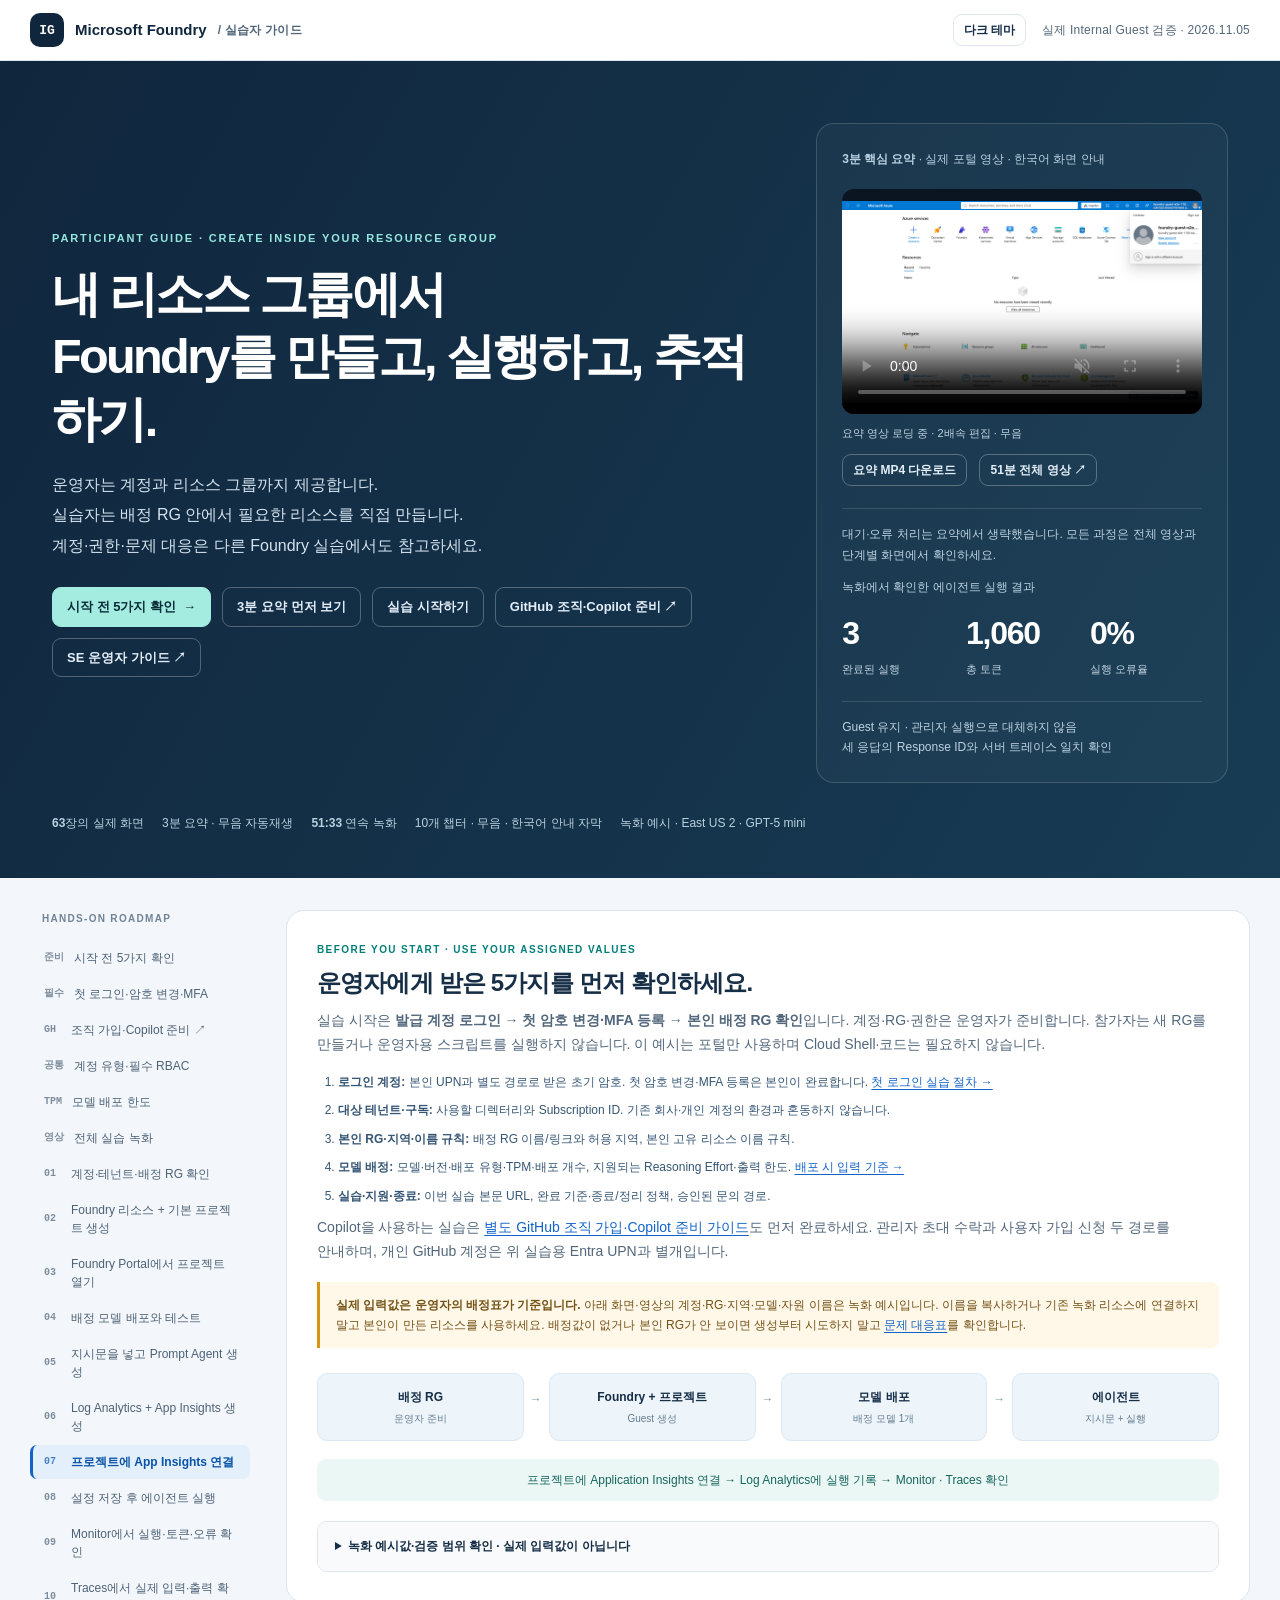
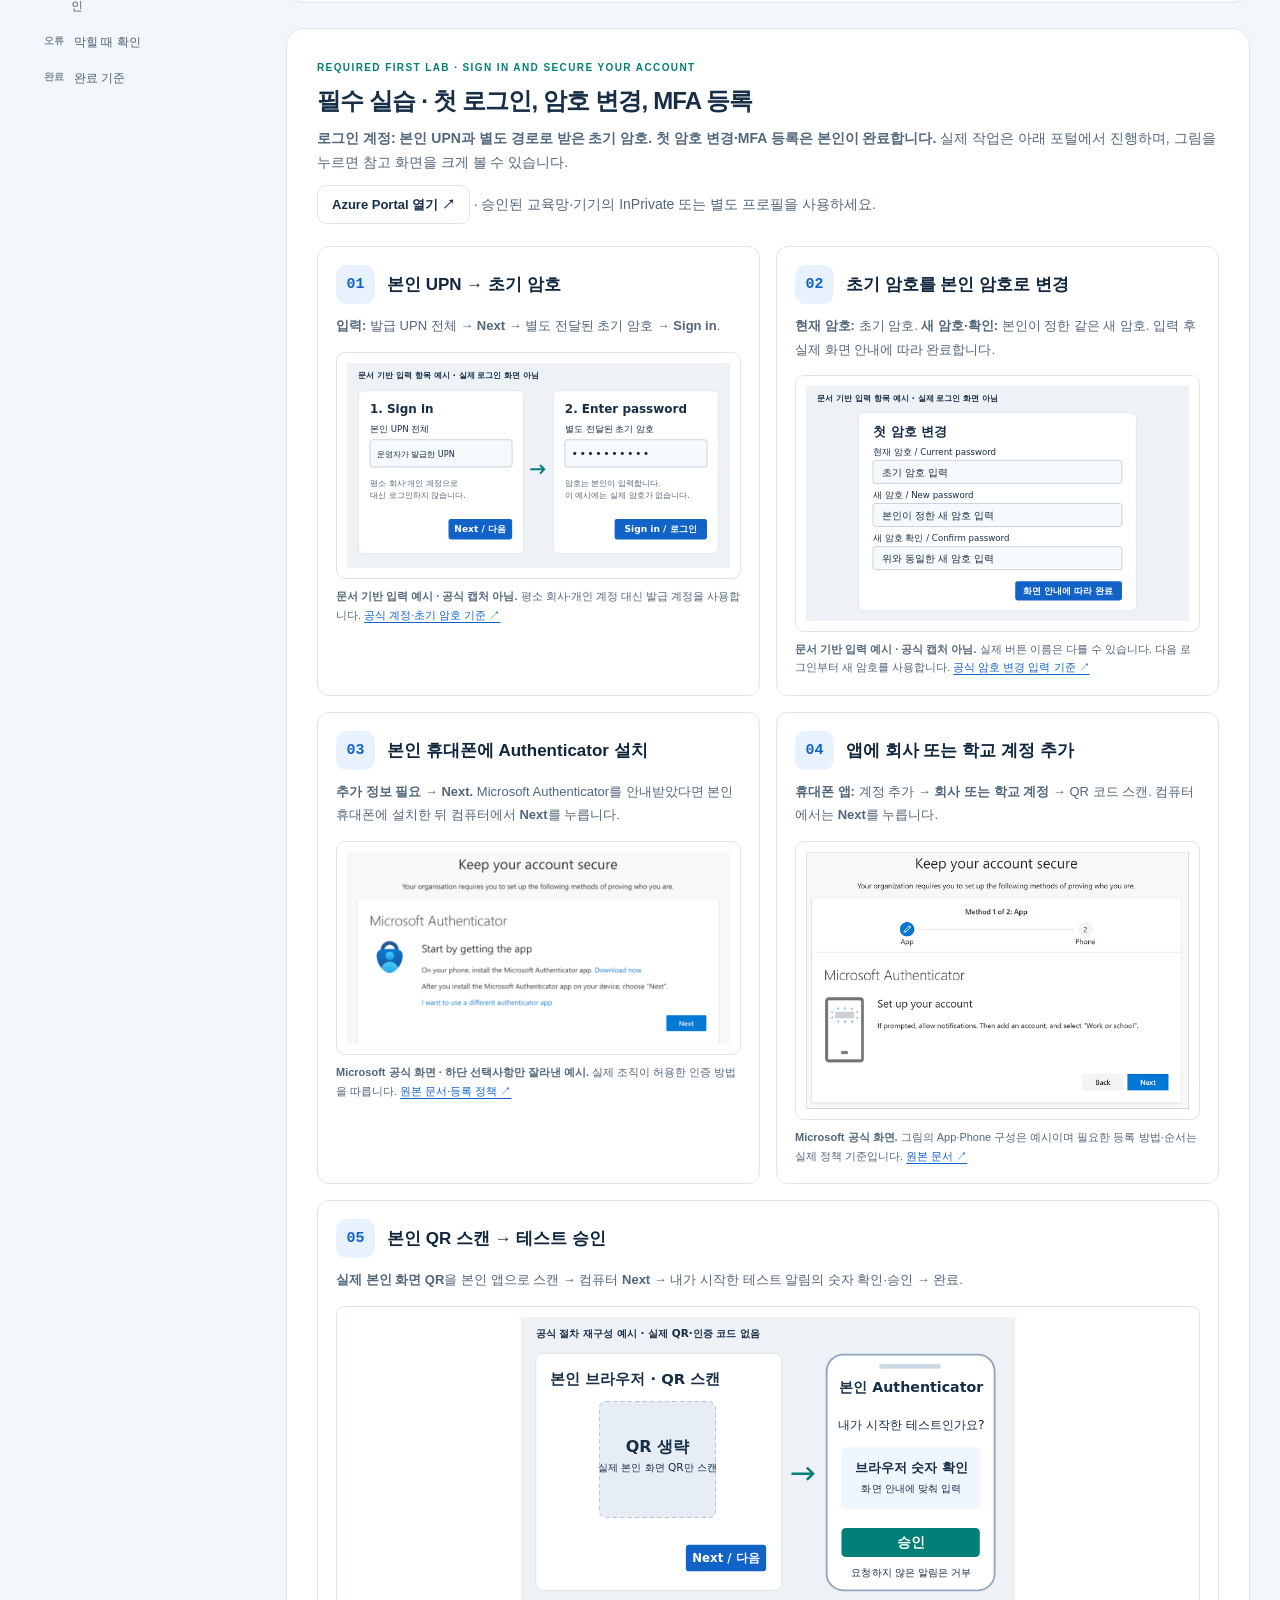
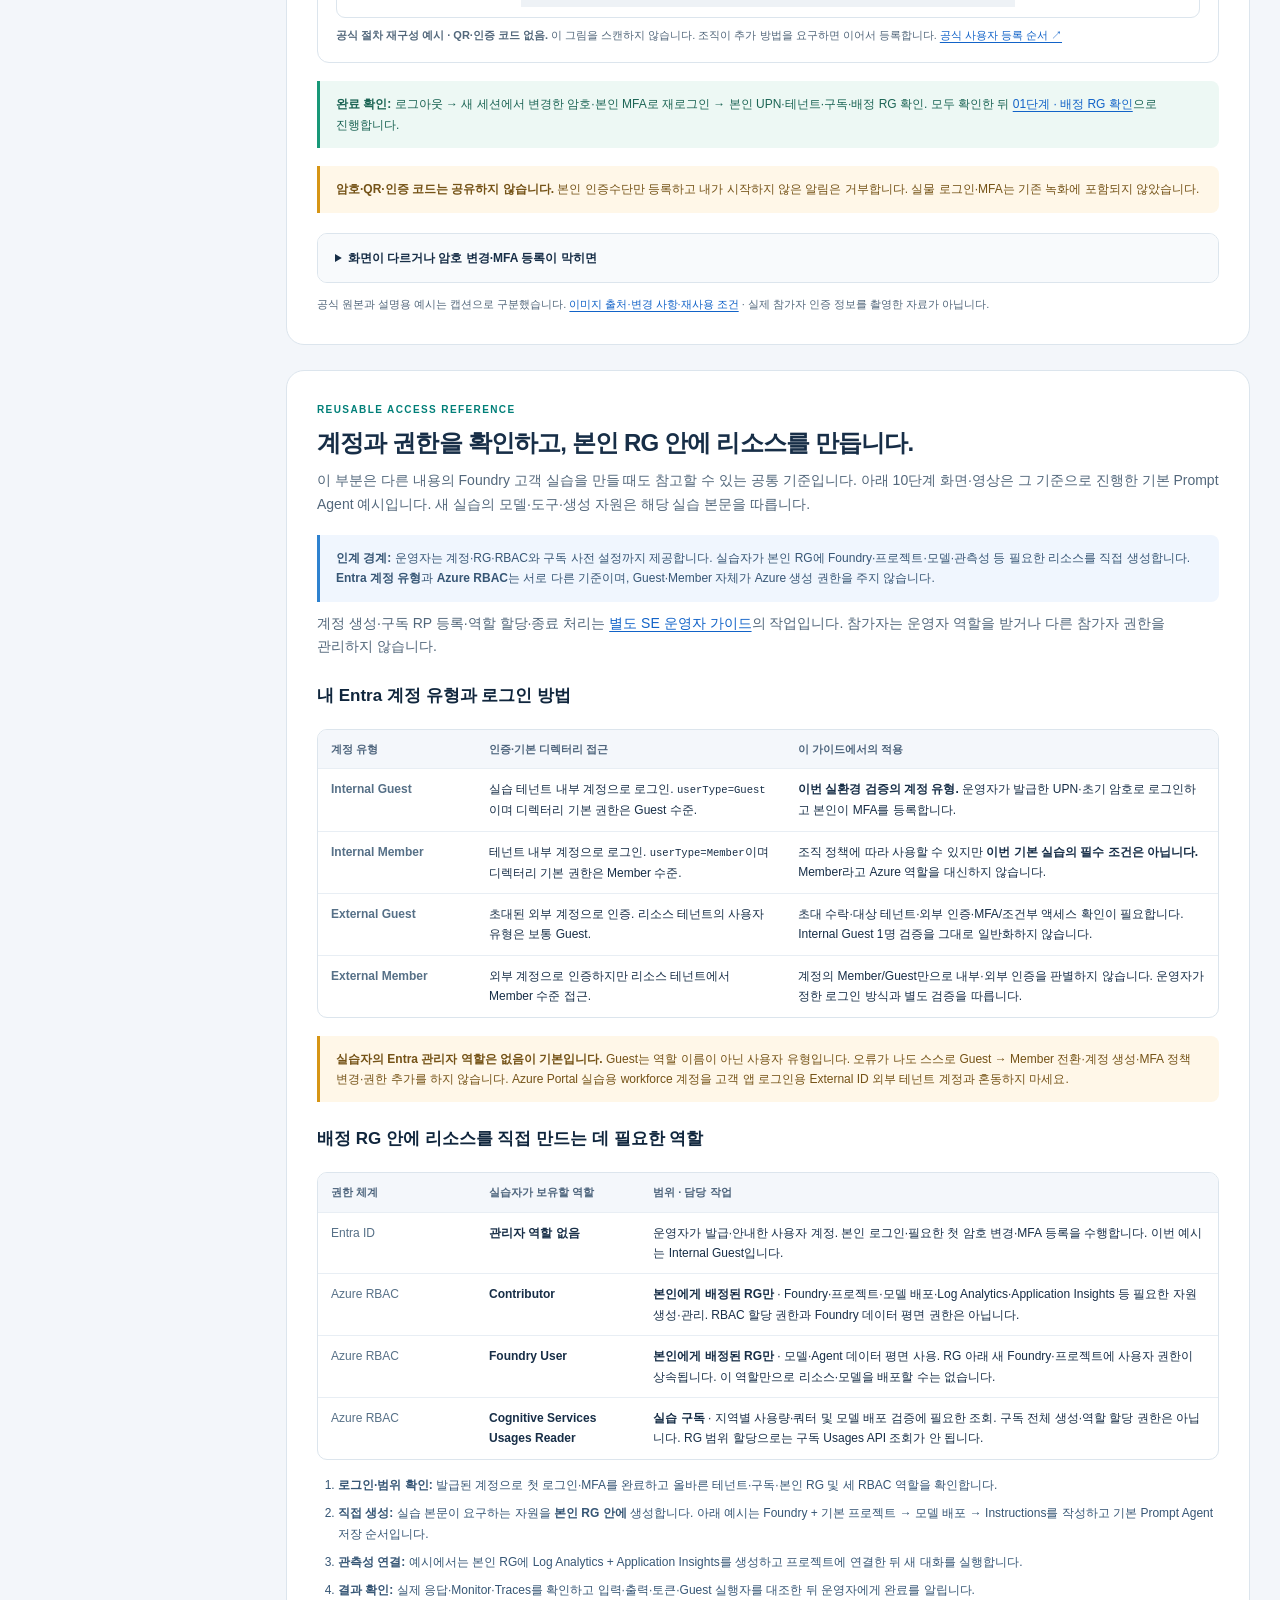
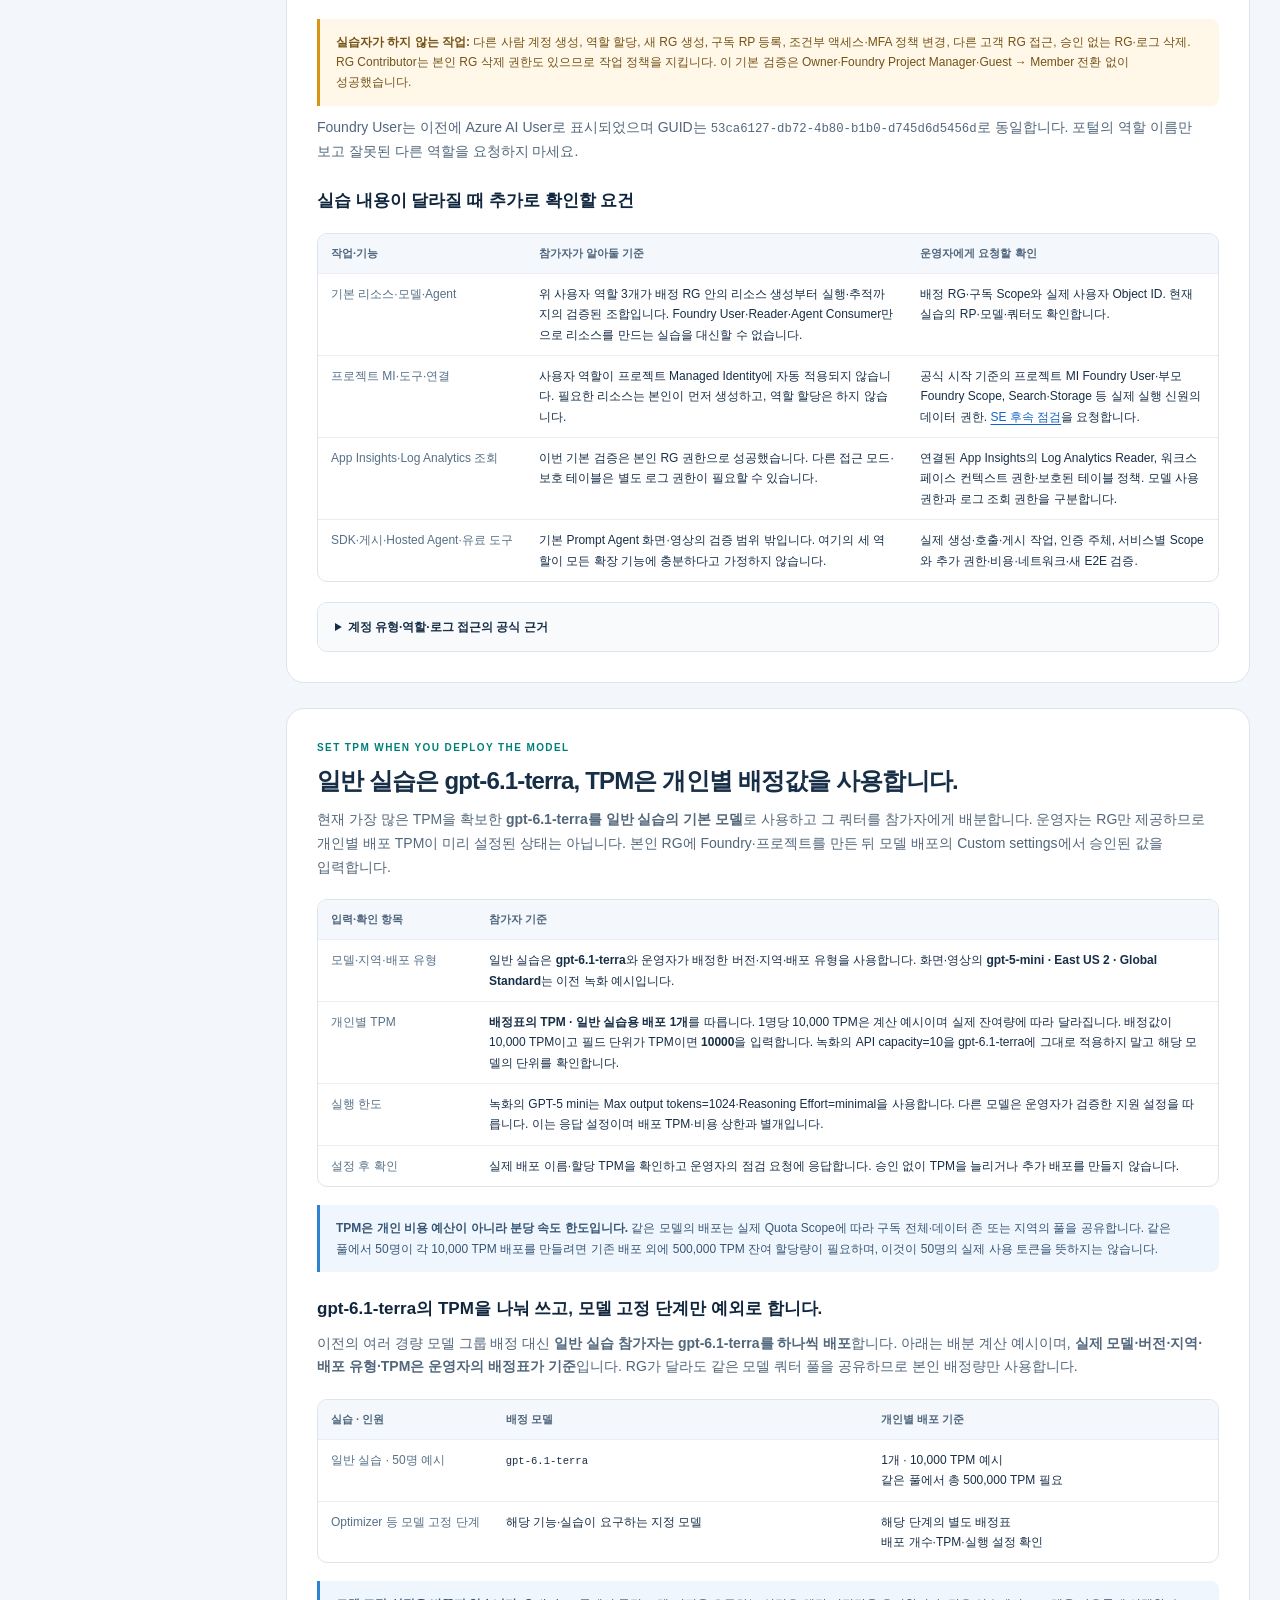
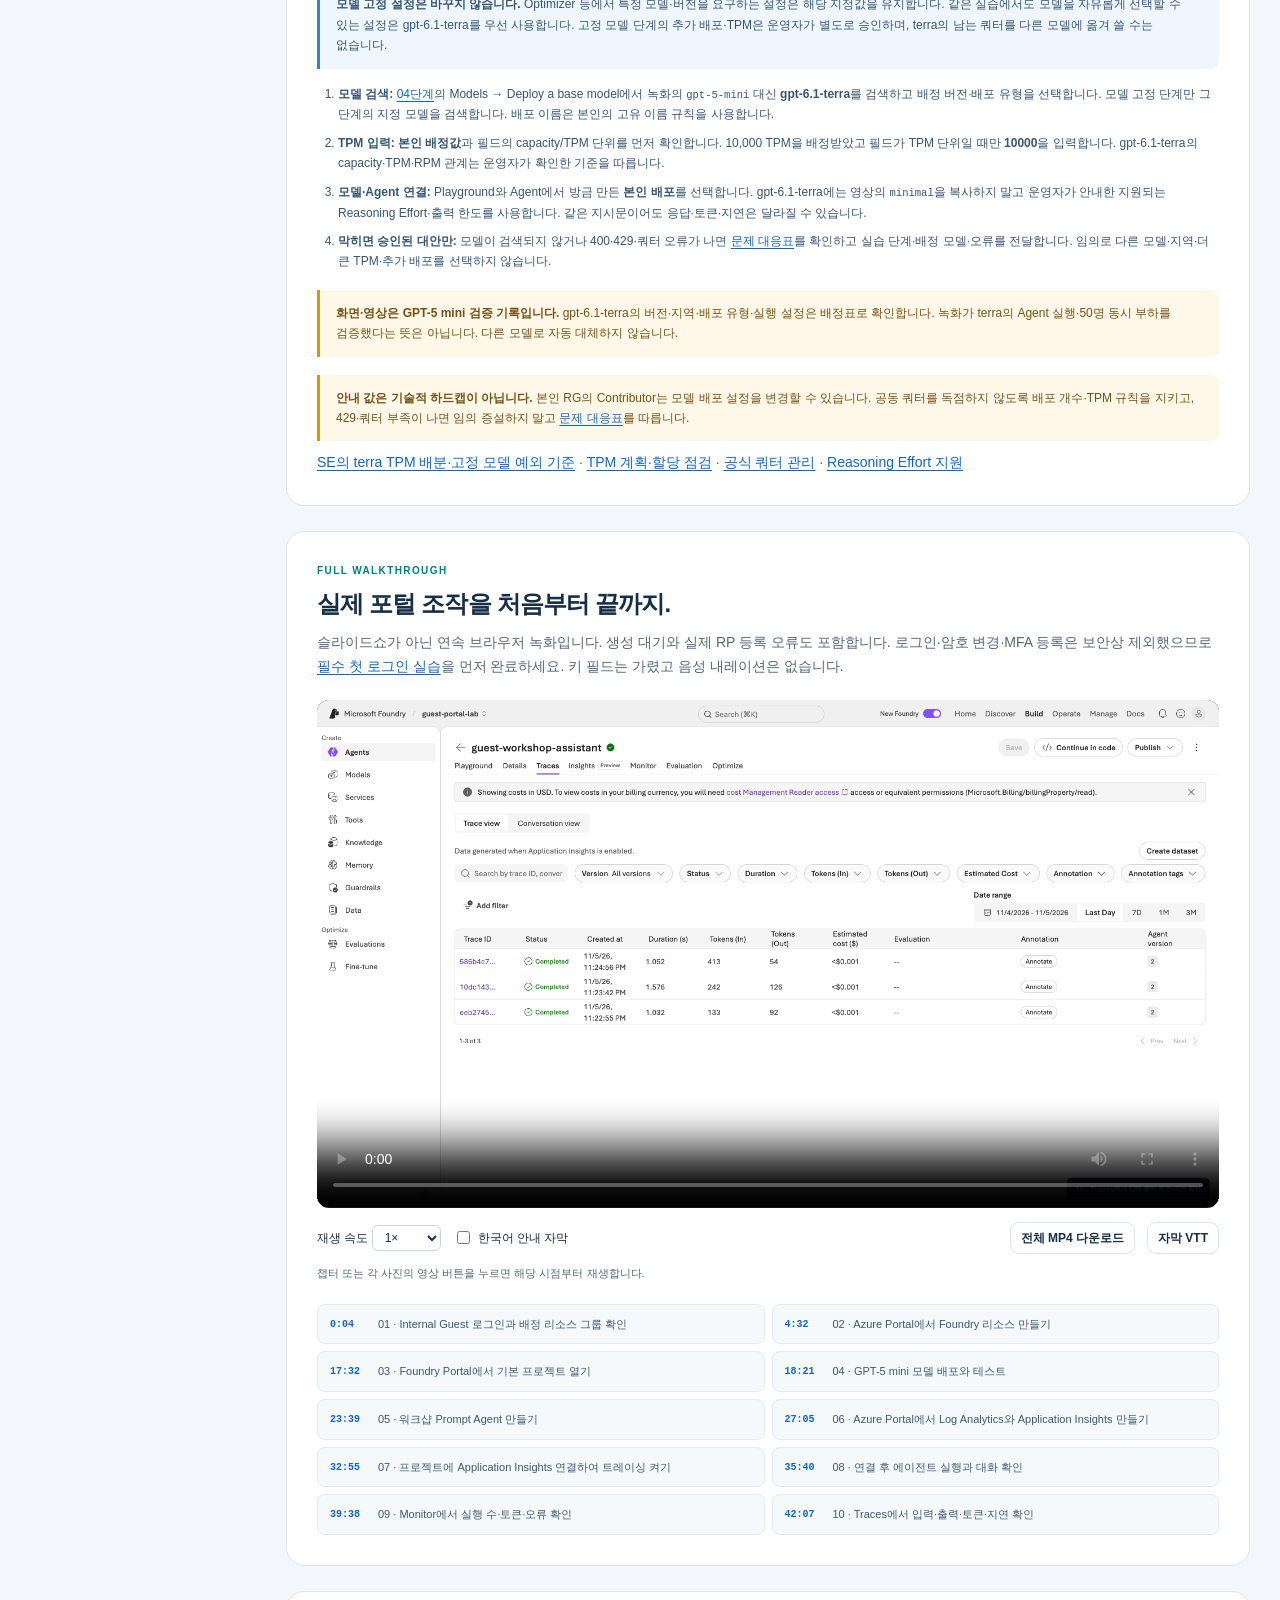
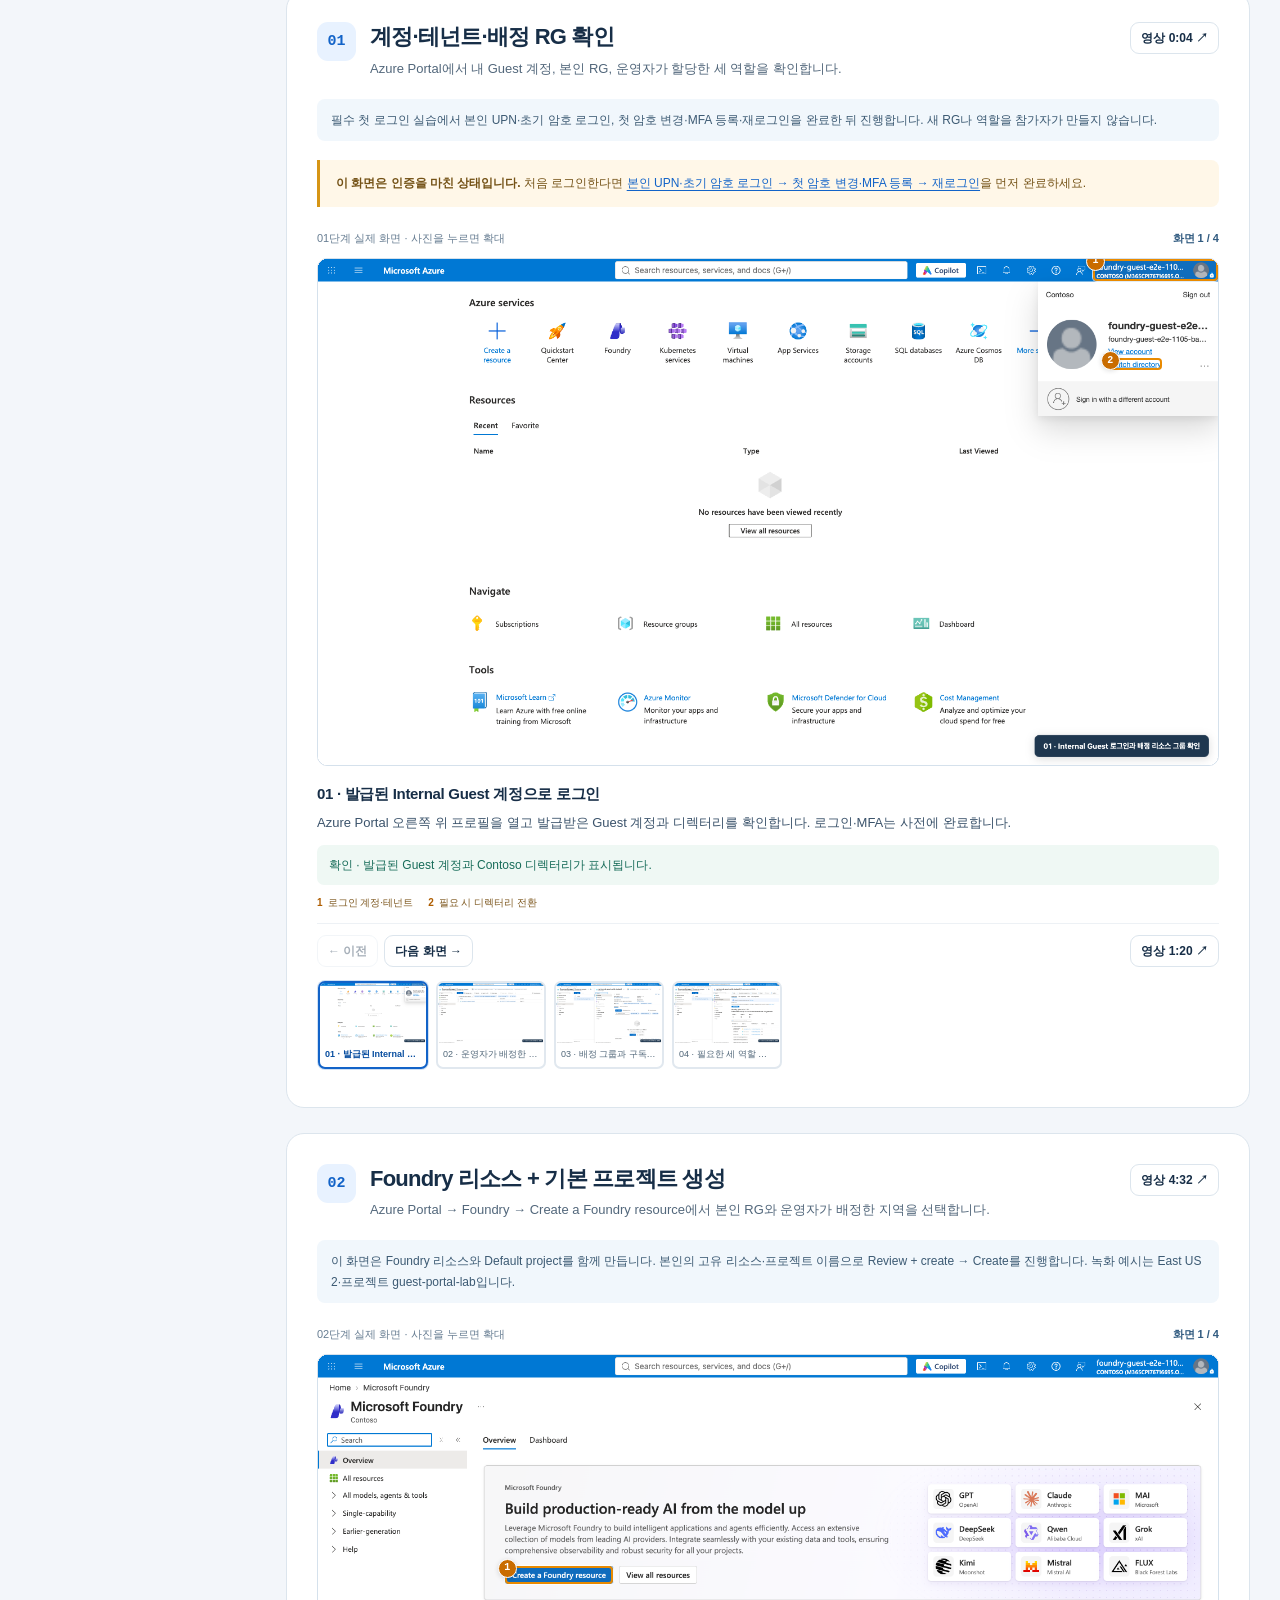
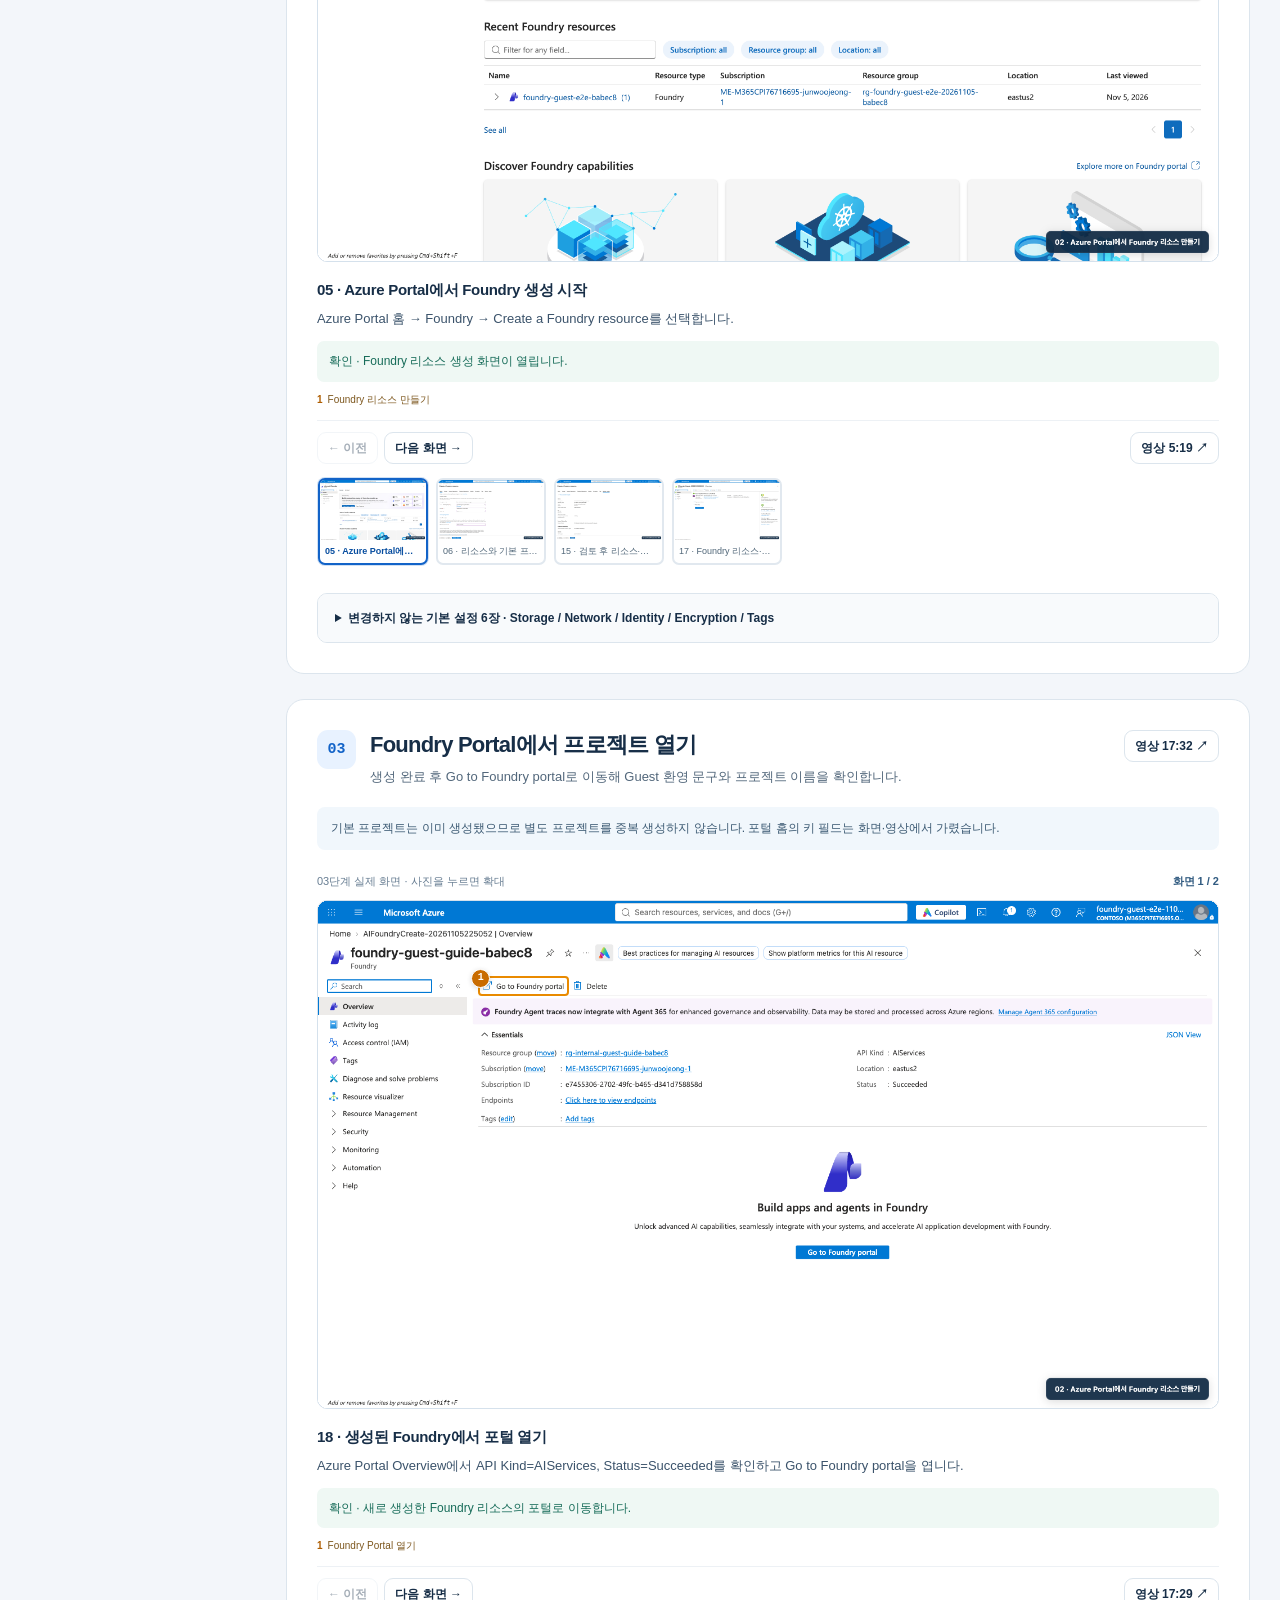
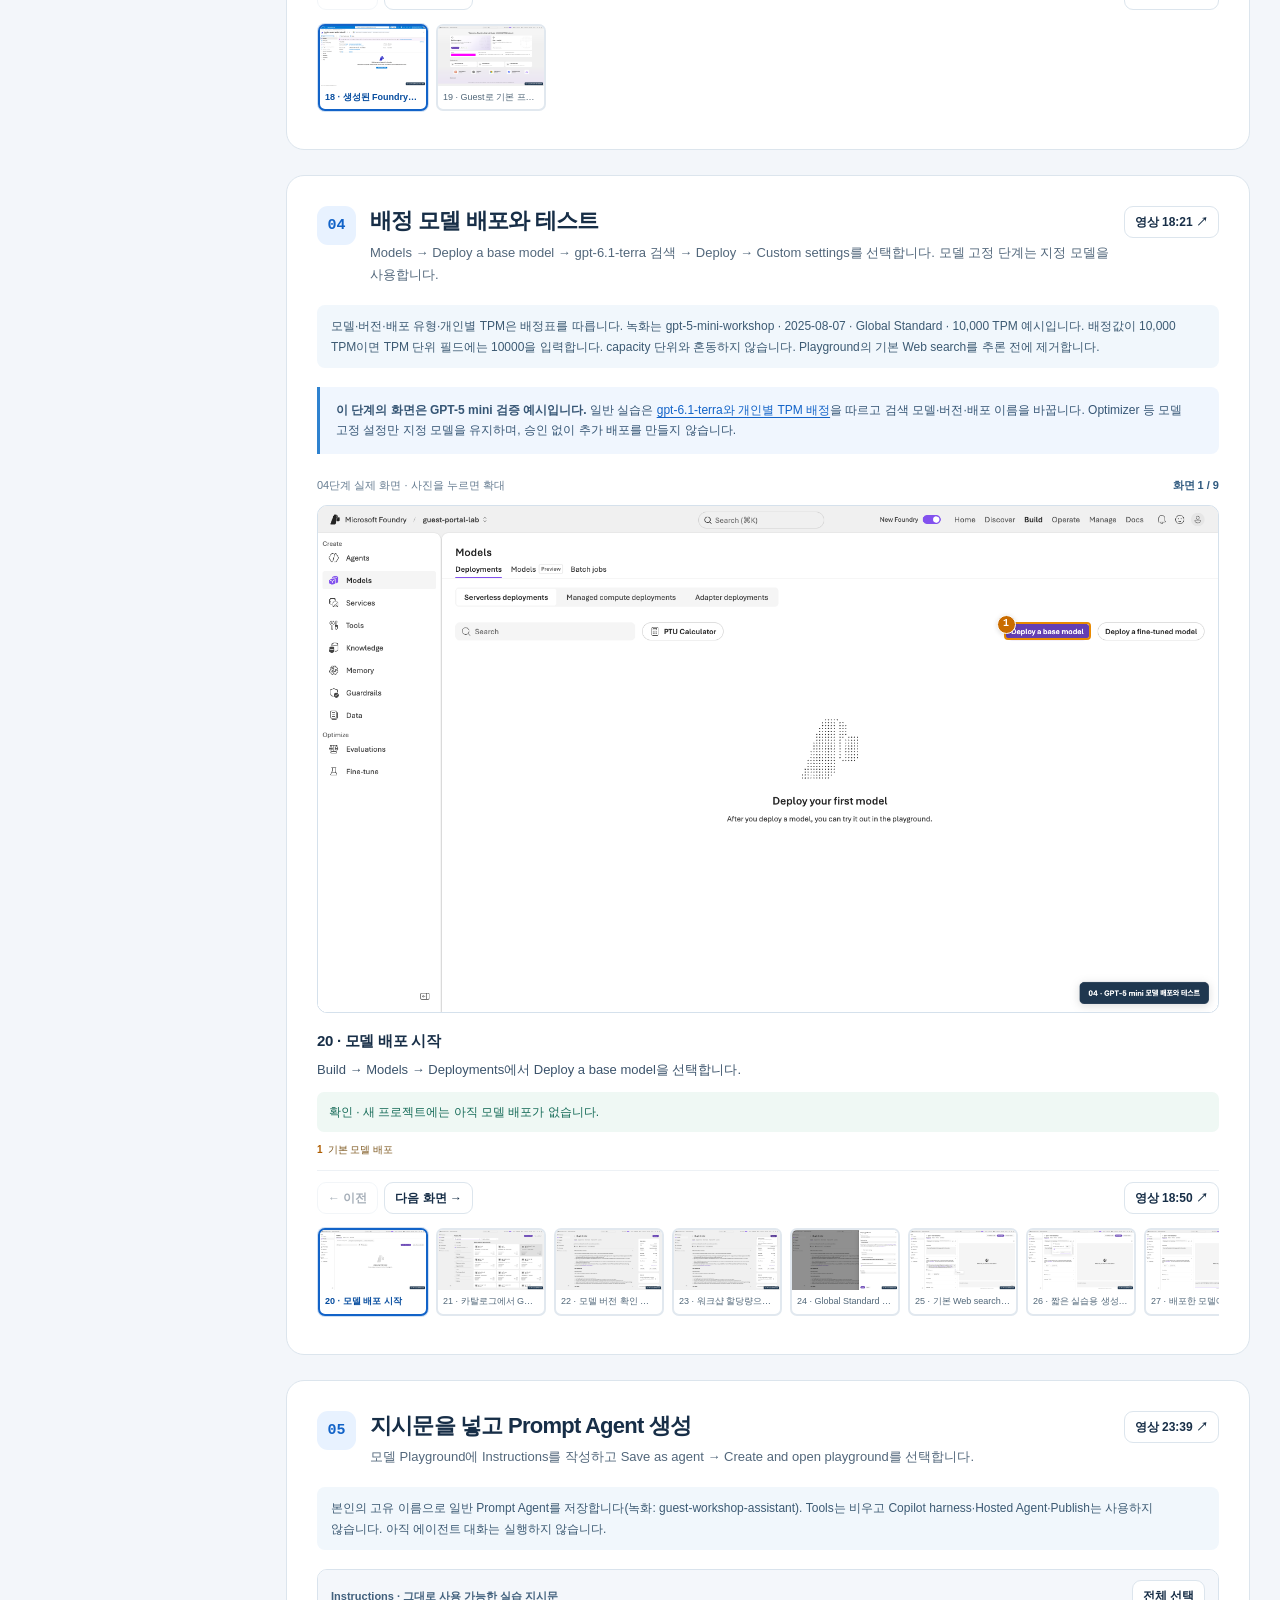
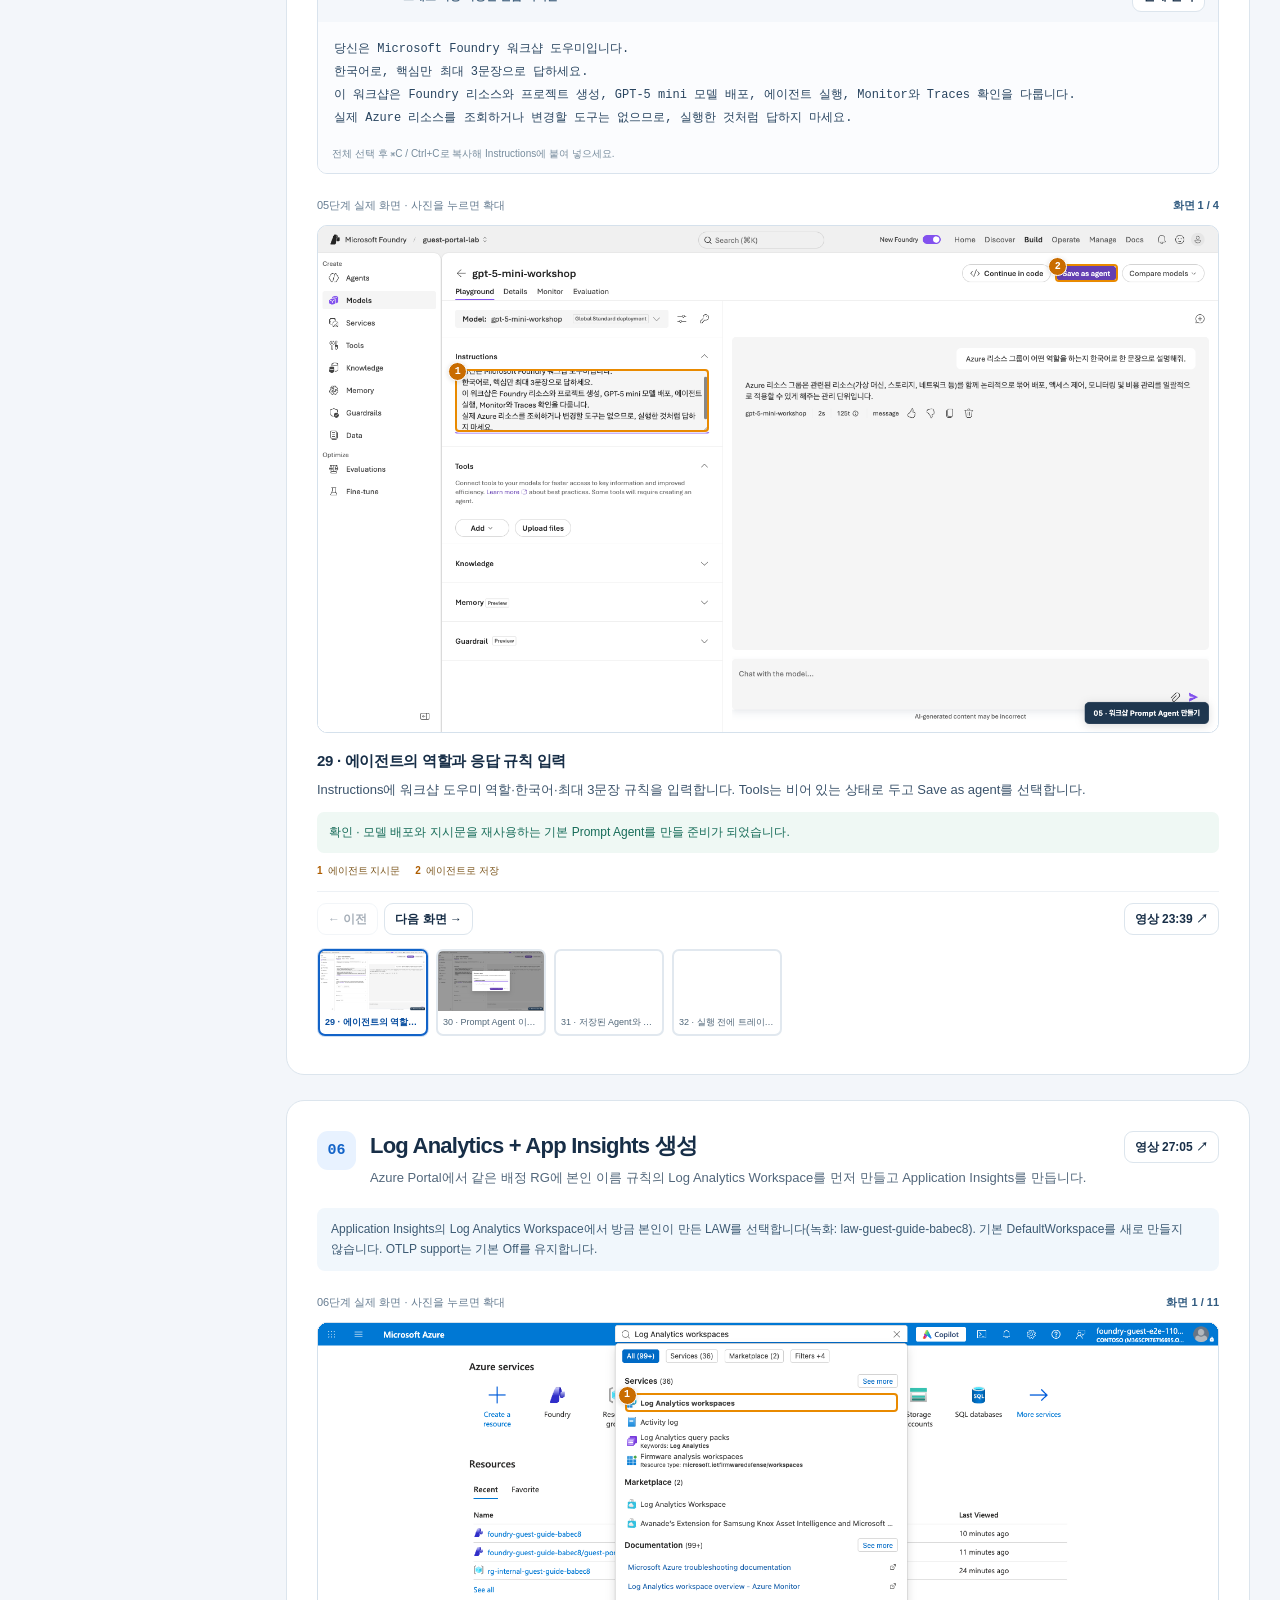
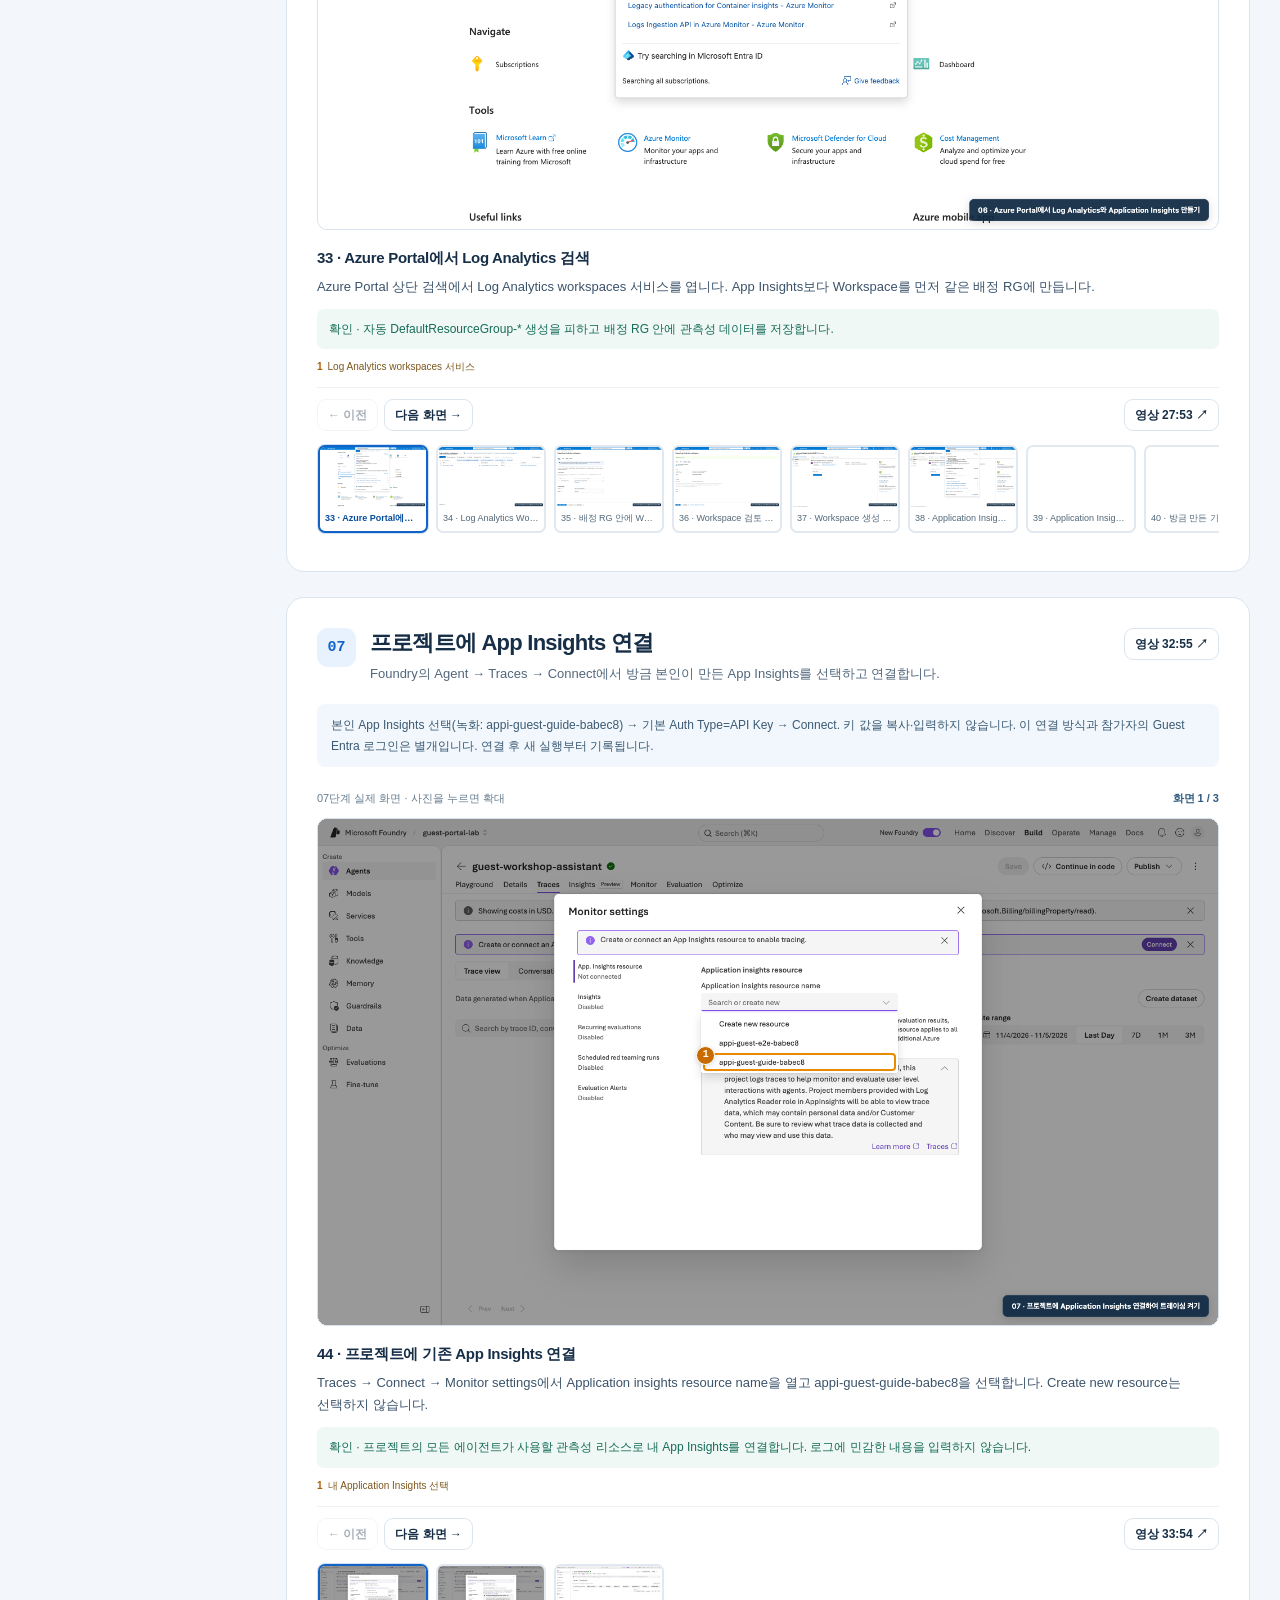
==== commit c5eba4c8: "Add source-attributed onboarding screens and simplify guides Co-authored-by: Copilot <223556219+Copi" ====
--- a/index.html
+++ b/index.html
@@ -125,16 +125,60 @@
       <section class="panel observed-section" id="first-sign-in">
         <p class="section-label">REQUIRED FIRST LAB · SIGN IN AND SECURE YOUR ACCOUNT</p>
         <h2>필수 실습 · 첫 로그인, 암호 변경, MFA 등록</h2>
-        <p class="intro"><strong>로그인 계정: 본인 UPN과 별도 경로로 받은 초기 암호. 첫 암호 변경·MFA 등록은 본인이 완료합니다.</strong> 아래 절차를 마친 뒤 리소스 생성 실습으로 넘어갑니다. 화면 표시 순서·허용 인증 방법은 조직 정책에 따라 다를 수 있습니다.</p>
-        <ol class="task-list" aria-label="실습자 최초 로그인과 보안 설정 절차">
-          <li><strong>본인 발급 계정으로 로그인:</strong> 운영자가 승인한 교육망·기기에서 별도 브라우저 프로필이나 InPrivate 창으로 <a href="https://portal.azure.com/" target="_blank" rel="noopener noreferrer">Azure Portal</a>을 엽니다. 운영자에게 받은 <strong>본인 UPN 전체</strong>와 <strong>별도 경로로 받은 초기 암호</strong>를 입력합니다. 평소 쓰는 회사·개인 계정으로 대신 로그인하지 않습니다.</li>
-          <li><strong>첫 암호 변경:</strong> 암호 업데이트 화면에서 현재 암호에는 초기 암호를, 새 암호·확인에는 조직의 암호 정책을 충족하는 본인 암호를 입력합니다. 이후 로그인에는 변경한 암호를 사용합니다. 변경 화면이 나오지 않거나 초기 암호가 거부되면 운영자에게 확인하고, 변경한 암호를 운영자에게 보내지 않습니다.</li>
-          <li><strong>본인 MFA 등록:</strong> “추가 정보 필요 / More information required” 등의 안내에서 <strong>다음 / Next</strong>을 선택하고 조직이 허용한 인증 방법을 등록합니다. Microsoft Authenticator를 안내받았다면 본인 휴대폰에 앱 설치 → 앱에서 <strong>계정 추가 → 회사 또는 학교 계정 → QR 코드 스캔</strong> → 본인 브라우저의 등록 QR 스캔 → 브라우저에서 다음 → 본인이 시작한 테스트 알림의 숫자 확인·승인 → 완료 순서로 진행합니다. 조직이 추가 인증 방법을 요구하면 화면 안내에 따라 함께 등록합니다. 필요하면 <a href="https://mysignins.microsoft.com/security-info" target="_blank" rel="noopener noreferrer">내 로그인 → 보안 정보</a>에서 본인 계정·대상 테넌트를 확인한 뒤 등록 상태를 확인합니다.</li>
-          <li><strong>재로그인·완료 확인:</strong> 로그아웃 후 새 브라우저 세션에서 <strong>변경한 암호와 본인 MFA</strong>로 다시 로그인합니다. Azure Portal 오른쪽 위의 UPN·디렉터리, 대상 구독과 본인 배정 RG를 확인합니다. 본인 RG가 보이고 접근할 수 있으면 <a href="#step-account">01단계 · 계정·테넌트·배정 RG 확인</a>으로 진행합니다.</li>
+        <p class="intro"><strong>로그인 계정: 본인 UPN과 별도 경로로 받은 초기 암호. 첫 암호 변경·MFA 등록은 본인이 완료합니다.</strong> 실제 작업은 아래 포털에서 진행하며, 그림을 누르면 참고 화면을 크게 볼 수 있습니다.</p>
+        <p class="intro"><a class="button" href="https://portal.azure.com/" target="_blank" rel="noopener noreferrer">Azure Portal 열기 ↗</a> · 승인된 교육망·기기의 InPrivate 또는 별도 프로필을 사용하세요.</p>
+        <ol class="screen-grid" aria-label="로그인과 MFA를 완료하는 화면별 순서">
+          <li class="screen-card">
+            <div class="screen-header"><span class="stage-number">01</span><h3>본인 UPN → 초기 암호</h3></div>
+            <p class="screen-action"><strong>입력:</strong> 발급 UPN 전체 → <strong>Next</strong> → 별도 전달된 초기 암호 → <strong>Sign in</strong>.</p>
+            <figure class="screen-figure">
+              <a href="assets/onboarding/entra-sign-in.svg" target="_blank" rel="noopener noreferrer" aria-label="UPN과 초기 암호 입력 예시 크게 보기"><img src="assets/onboarding/entra-sign-in.svg" width="800" height="430" loading="lazy" alt="UPN을 입력한 다음 암호 화면에서 개별 초기 암호로 로그인하는 설명용 예시"></a>
+              <figcaption><strong>문서 기반 입력 예시 · 공식 캡처 아님.</strong> 평소 회사·개인 계정 대신 발급 계정을 사용합니다. <a href="https://learn.microsoft.com/entra/fundamentals/how-to-create-delete-users" target="_blank" rel="noopener noreferrer">공식 계정·초기 암호 기준 ↗</a></figcaption>
+            </figure>
+          </li>
+          <li class="screen-card">
+            <div class="screen-header"><span class="stage-number">02</span><h3>초기 암호를 본인 암호로 변경</h3></div>
+            <p class="screen-action"><strong>현재 암호:</strong> 초기 암호. <strong>새 암호·확인:</strong> 본인이 정한 같은 새 암호. 입력 후 실제 화면 안내에 따라 완료합니다.</p>
+            <figure class="screen-figure">
+              <a href="assets/onboarding/entra-password-change.svg" target="_blank" rel="noopener noreferrer" aria-label="첫 암호 변경 입력 항목 크게 보기"><img src="assets/onboarding/entra-password-change.svg" width="800" height="490" loading="lazy" alt="현재 암호에는 초기 암호를, 새 암호와 확인에는 같은 본인 새 암호를 입력하는 예시"></a>
+              <figcaption><strong>문서 기반 입력 예시 · 공식 캡처 아님.</strong> 실제 버튼 이름은 다를 수 있습니다. 다음 로그인부터 새 암호를 사용합니다. <a href="https://support.microsoft.com/en-us/accounts-billing/work-school/change-your-work-or-school-account-password" target="_blank" rel="noopener noreferrer">공식 암호 변경 입력 기준 ↗</a></figcaption>
+            </figure>
+          </li>
+          <li class="screen-card">
+            <div class="screen-header"><span class="stage-number">03</span><h3>본인 휴대폰에 Authenticator 설치</h3></div>
+            <p class="screen-action"><strong>추가 정보 필요 → Next.</strong> Microsoft Authenticator를 안내받았다면 본인 휴대폰에 설치한 뒤 컴퓨터에서 <strong>Next</strong>를 누릅니다.</p>
+            <figure class="screen-figure">
+              <a href="assets/onboarding/mfa-get-app.png" target="_blank" rel="noopener noreferrer" aria-label="공식 Authenticator 설치 화면 크게 보기"><img src="assets/onboarding/mfa-get-app.png" width="894" height="450" loading="lazy" alt="Microsoft 공식 Start by getting the app 화면의 Download now와 Next 버튼"></a>
+              <figcaption><strong>Microsoft 공식 화면 · 하단 선택사항만 잘라낸 예시.</strong> 실제 조직이 허용한 인증 방법을 따릅니다. <a href="https://learn.microsoft.com/entra/identity/authentication/concept-registration-mfa-sspr-combined" target="_blank" rel="noopener noreferrer">원본 문서·등록 정책 ↗</a></figcaption>
+            </figure>
+          </li>
+          <li class="screen-card">
+            <div class="screen-header"><span class="stage-number">04</span><h3>앱에 회사 또는 학교 계정 추가</h3></div>
+            <p class="screen-action"><strong>휴대폰 앱:</strong> 계정 추가 → <strong>회사 또는 학교 계정</strong> → QR 코드 스캔. 컴퓨터에서는 <strong>Next</strong>를 누릅니다.</p>
+            <figure class="screen-figure">
+              <a href="assets/onboarding/mfa-add-account.png" target="_blank" rel="noopener noreferrer" aria-label="공식 Authenticator 계정 추가 안내 크게 보기"><img src="assets/onboarding/mfa-add-account.png" width="600" height="403" loading="lazy" alt="Microsoft 공식 Set up your account 화면에서 Work or school 계정 추가 후 Next를 선택하는 안내"></a>
+              <figcaption><strong>Microsoft 공식 화면.</strong> 그림의 App·Phone 구성은 예시이며 필요한 등록 방법·순서는 실제 정책 기준입니다. <a href="https://learn.microsoft.com/entra/identity/authentication/howto-registration-mfa-sspr-combined" target="_blank" rel="noopener noreferrer">원본 문서 ↗</a></figcaption>
+            </figure>
+          </li>
+          <li class="screen-card screen-wide">
+            <div class="screen-header"><span class="stage-number">05</span><h3>본인 QR 스캔 → 테스트 승인</h3></div>
+            <p class="screen-action"><strong>실제 본인 화면 QR</strong>을 본인 앱으로 스캔 → 컴퓨터 <strong>Next</strong> → 내가 시작한 테스트 알림의 숫자 확인·승인 → 완료.</p>
+            <figure class="screen-figure">
+              <a href="assets/onboarding/entra-mfa-scan.svg" target="_blank" rel="noopener noreferrer" aria-label="QR 스캔과 테스트 승인 절차 예시 크게 보기"><img src="assets/onboarding/entra-mfa-scan.svg" width="800" height="470" loading="lazy" alt="실제 QR과 인증 코드 없이 본인 브라우저 QR 스캔과 Authenticator 테스트 승인 순서를 설명하는 예시"></a>
+              <figcaption><strong>공식 절차 재구성 예시 · QR·인증 코드 없음.</strong> 이 그림을 스캔하지 않습니다. 조직이 추가 방법을 요구하면 이어서 등록합니다. <a href="https://support.microsoft.com/en-us/accounts-billing/work-school/set-up-security-info-from-a-sign-in-page" target="_blank" rel="noopener noreferrer">공식 사용자 등록 순서 ↗</a></figcaption>
+            </figure>
+          </li>
         </ol>
-        <div class="notice warning"><strong>인증은 본인이 직접 완료합니다.</strong> 운영자·다른 참가자의 휴대폰이나 인증수단을 등록하지 않습니다. 암호·MFA 코드·등록 QR을 공유하거나 캡처해 제출하지 않으며, 본인이 시작하지 않은 인증 요청은 승인하지 않습니다. 휴대폰이 없거나 등록·암호 변경이 차단되면 <a href="#troubleshooting">문제 대응표</a>와 승인된 문의 경로로 지원을 요청합니다. MFA·조건부 액세스를 해제하거나 우회하지 않습니다.</div>
-        <div class="notice"><strong>영상은 이 필수 실습을 대신하지 않습니다.</strong> 로그인·암호 변경·MFA 등록 화면은 보안상 녹화에 포함하지 않았습니다. 아래 01단계 화면은 인증을 마친 상태에서 시작합니다.</div>
-        <p class="intro"><a href="https://support.microsoft.com/en-us/accounts-billing/work-school/set-up-security-info-from-a-sign-in-page" target="_blank" rel="noopener noreferrer">공식 사용자용 보안 정보 등록 절차</a> · <a href="https://learn.microsoft.com/entra/identity/authentication/concept-registration-mfa-sspr-combined" target="_blank" rel="noopener noreferrer">조직 정책·인증 방법·대상 테넌트 확인</a></p>
+        <div class="notice success"><strong>완료 확인:</strong> 로그아웃 → 새 세션에서 변경한 암호·본인 MFA로 재로그인 → 본인 UPN·테넌트·구독·배정 RG 확인. 모두 확인한 뒤 <a href="#step-account">01단계 · 배정 RG 확인</a>으로 진행합니다.</div>
+        <div class="notice warning"><strong>암호·QR·인증 코드는 공유하지 않습니다.</strong> 본인 인증수단만 등록하고 내가 시작하지 않은 알림은 거부합니다. 실물 로그인·MFA는 기존 녹화에 포함되지 않았습니다.</div>
+        <details>
+          <summary>화면이 다르거나 암호 변경·MFA 등록이 막히면</summary>
+          <div class="details-body">
+            <p>정책에 따라 암호 변경·MFA 화면 순서가 달라질 수 있지만 두 절차 모두 완료합니다. 초기 암호가 거부되거나 변경 화면이 없으면 운영자에게 확인합니다. 휴대폰 부재·등록 차단은 <a href="#troubleshooting">문제 대응표</a>와 승인된 문의 경로로 지원을 요청하고 정책을 우회하지 않습니다.</p>
+            <p><a href="https://mysignins.microsoft.com/security-info" target="_blank" rel="noopener noreferrer">내 로그인 → 보안 정보</a>에서는 본인 계정·대상 테넌트를 확인한 뒤 등록 상태를 확인합니다. 운영자·다른 참가자의 인증수단으로 대신 등록하지 않습니다.</p>
+          </div>
+        </details>
+        <p class="screen-note">공식 원본과 설명용 예시는 캡션으로 구분했습니다. <a href="assets/onboarding/ATTRIBUTION.txt">이미지 출처·변경 사항·재사용 조건</a> · 실제 참가자 인증 정보를 촬영한 자료가 아닙니다.</p>
       </section>
       <section class="panel observed-section" id="responsibilities">
         <p class="section-label">REUSABLE ACCESS REFERENCE</p>
--- a/assets/guide.css
+++ b/assets/guide.css
@@ -68,6 +68,21 @@
 .runbook-card p{font-size:13px;color:var(--muted)}
 .runbook-card .section-label{font-size:10px;color:var(--teal);margin:0}
 .runbook-card .button{margin-top:auto}
+.screen-grid{display:grid;grid-template-columns:repeat(2,minmax(0,1fr));gap:16px;list-style:none;padding:0;margin:22px 0 0}
+.screen-card{min-width:0;border:1px solid var(--line);border-radius:12px;padding:18px;background:var(--paper)}
+.screen-wide{grid-column:1 / -1}
+.screen-header{display:flex;align-items:center;gap:12px;margin-bottom:10px}
+.screen-header h3{font-size:17px;line-height:1.5;color:var(--navy)}
+.screen-action{font-size:13px;color:var(--muted);line-height:1.8}
+.screen-action+p{margin-top:6px}
+.screen-figure{width:100%;margin-top:14px}
+.screen-figure>a{display:flex;align-items:center;justify-content:center;min-height:210px;padding:10px;border:1px solid var(--line);border-radius:9px;background:#fff;cursor:zoom-in}
+.screen-figure img{display:block;max-width:100%;max-height:290px;width:auto;height:auto}
+.screen-figure figcaption{font-size:11px;color:var(--muted);line-height:1.7;margin-top:8px}
+.screen-note{font-size:11px;color:var(--muted);margin-top:12px}
+.request-preview{width:100%;border:1px solid var(--line);border-radius:9px;overflow:hidden;margin-top:14px}
+.request-preview p{padding:10px 13px;background:var(--soft);font-size:12px;font-weight:700}
+.request-preview pre{font-size:12px;line-height:2}
 .grant-table td:first-child{width:32%;white-space:normal}
 .grant-table td:first-child strong{color:var(--ink)}
 .scope-badge{display:inline-block;padding:2px 7px;border:1px solid var(--line);border-radius:5px;background:var(--soft);color:var(--blue);font-size:11px;font-weight:700;white-space:nowrap}
@@ -241,6 +256,7 @@
   .panel,.stage{padding:20px 17px;border-radius:13px;margin-bottom:17px}h2{font-size:21px}
   .intro{font-size:12px}.flow{gap:18px;margin-top:19px}.flow li{font-size:10px;padding:10px 3px}.flow li+li:before{left:-15px;top:12px}.flow small{font-size:8px}
   .runbook-grid{grid-template-columns:1fr;gap:12px;margin-top:18px}.runbook-card{padding:16px}.runbook-card h3{font-size:16px}.scope-badge{font-size:10px;padding:2px 5px}
+  .screen-grid{grid-template-columns:1fr;gap:12px;margin-top:18px}.screen-card{padding:16px}.screen-header h3{font-size:16px}.screen-action{font-size:12px}.screen-figure>a{min-height:0}.screen-figure figcaption{font-size:10px}
   .stage-header{gap:10px;flex-wrap:wrap}.stage-number{width:32px;height:32px;font-size:12px;border-radius:9px}.stage-header h2{font-size:19px}.stage-header>div:nth-child(2){flex:1;min-width:180px}.stage-jump{margin-left:42px}
   .stage-note{font-size:11px}.gallery{margin-top:18px}.gallery-caption h3{font-size:14px}.gallery-caption .action{font-size:12px}
   .gallery-tools{align-items:flex-start;gap:8px}.gallery-tools .button{font-size:10px;padding:6px 8px}.thumb{width:90px}.thumb img{width:86px;height:48px}
@@ -255,4 +271,5 @@
   body{background:white;color:black}.workspace{display:block;padding:0}.hero{background:white;color:black}.hero-inner{padding:20px 0}.hero-grid{display:block}.proof{display:none}.hero-lead,.hero-meta,.eyebrow{color:#333}
   .panel,.stage{break-inside:avoid;border:0;padding:15px 0}.gallery-caption{padding-bottom:0}details{display:block}.footnotes{font-size:9px}
   .runbook-card{break-inside:avoid}
-}
+  .screen-card{break-inside:avoid}
+}
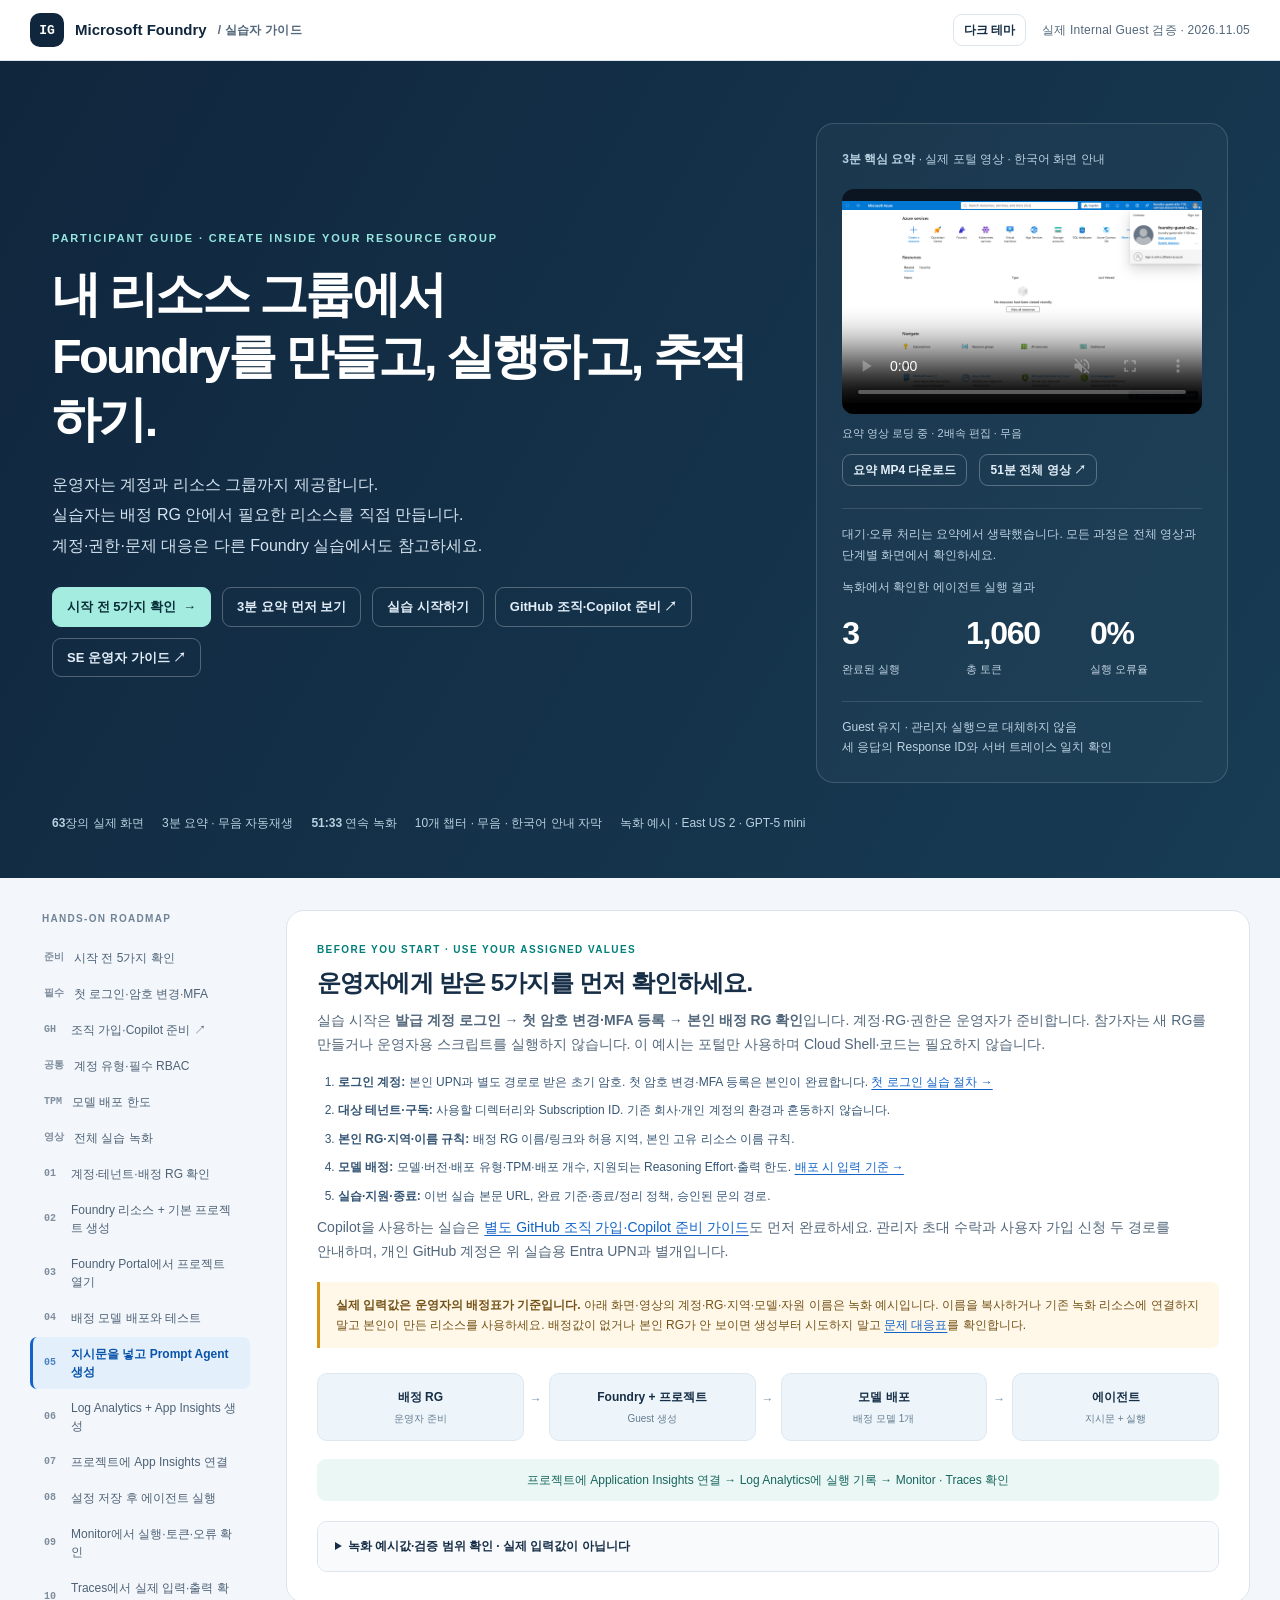
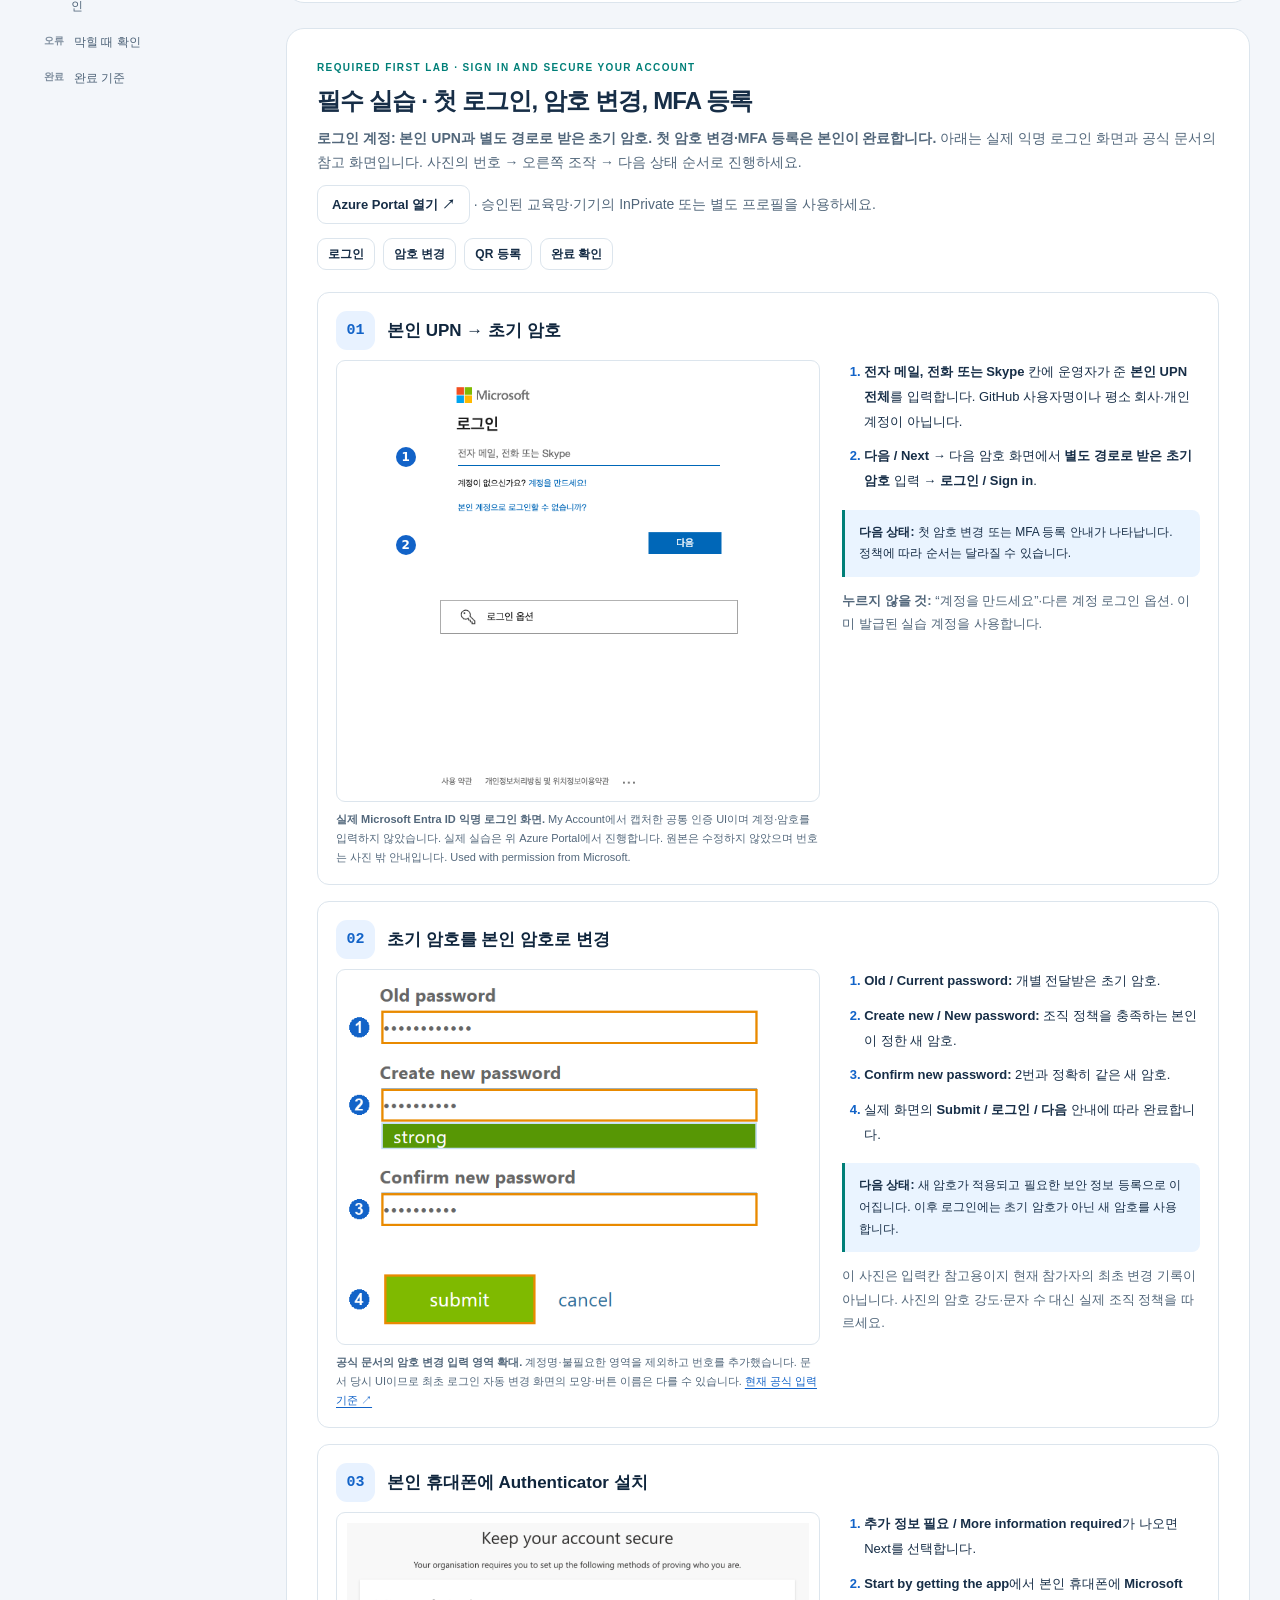
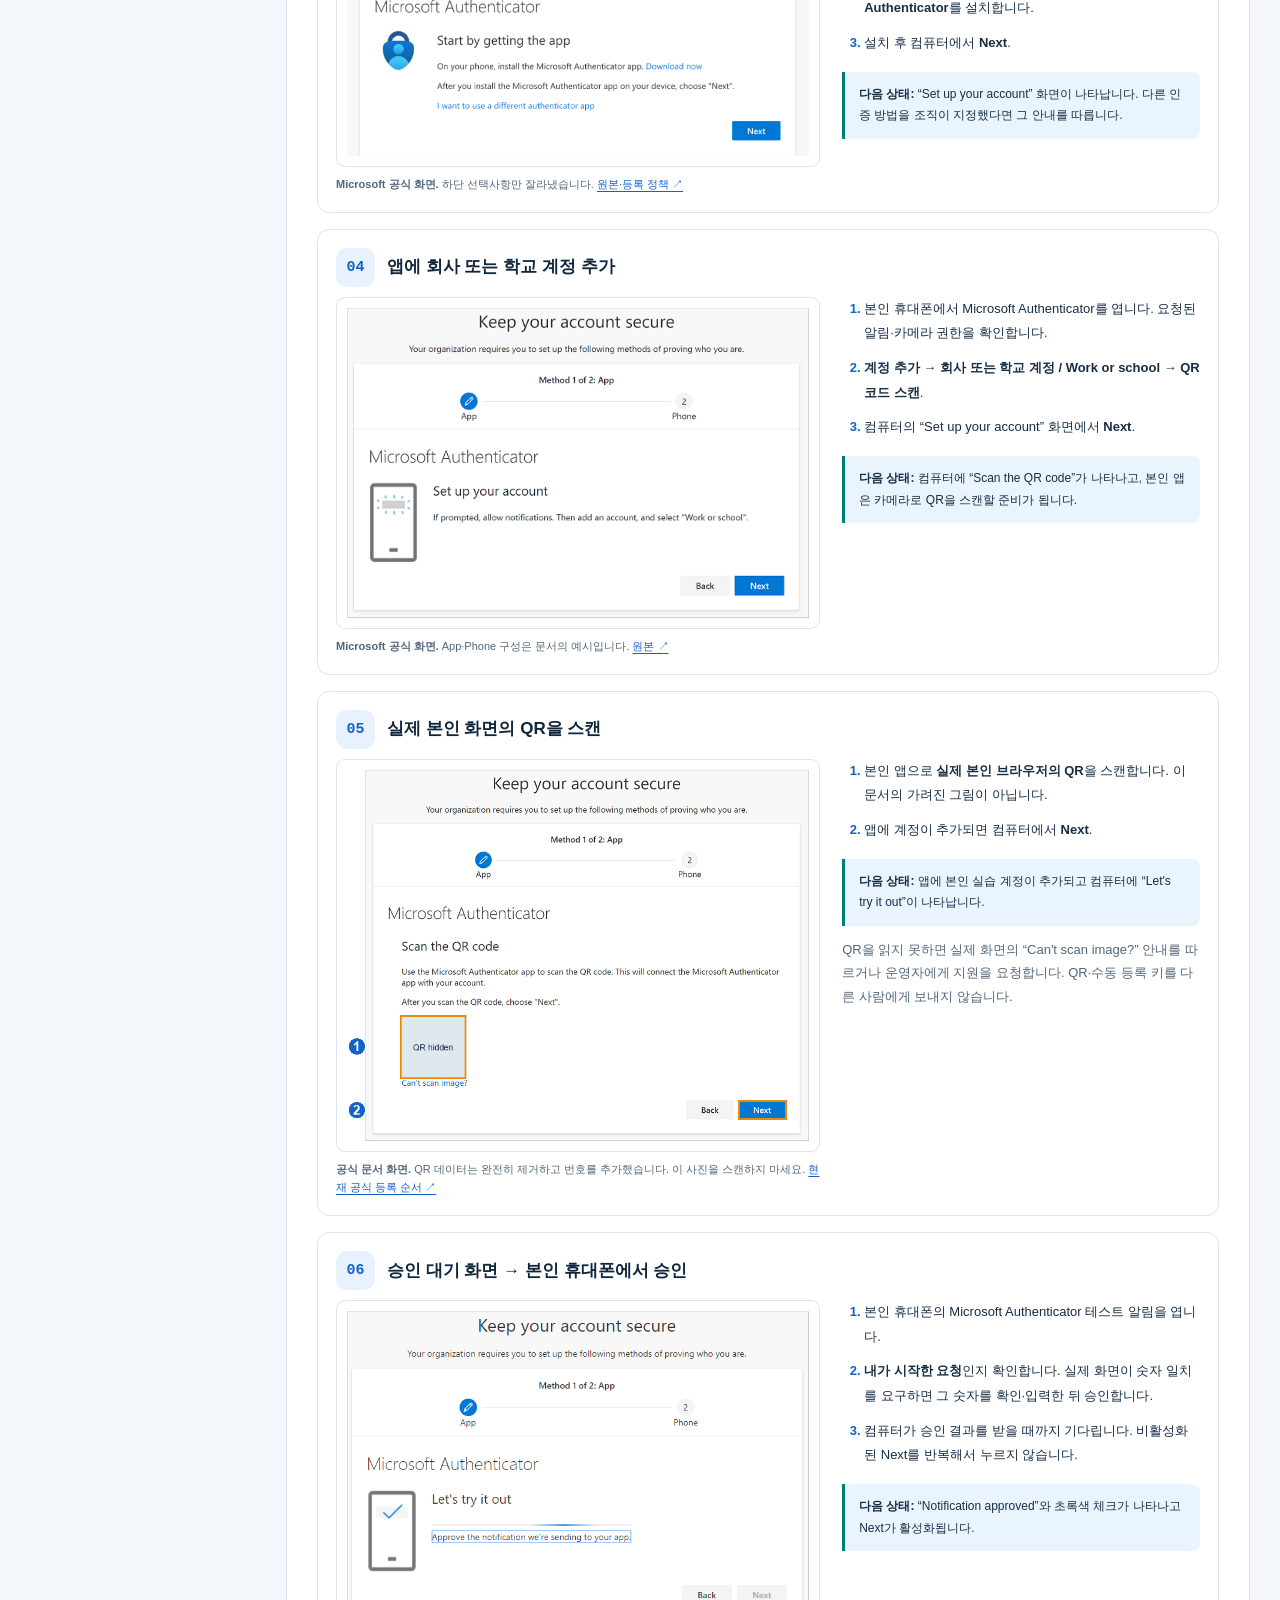
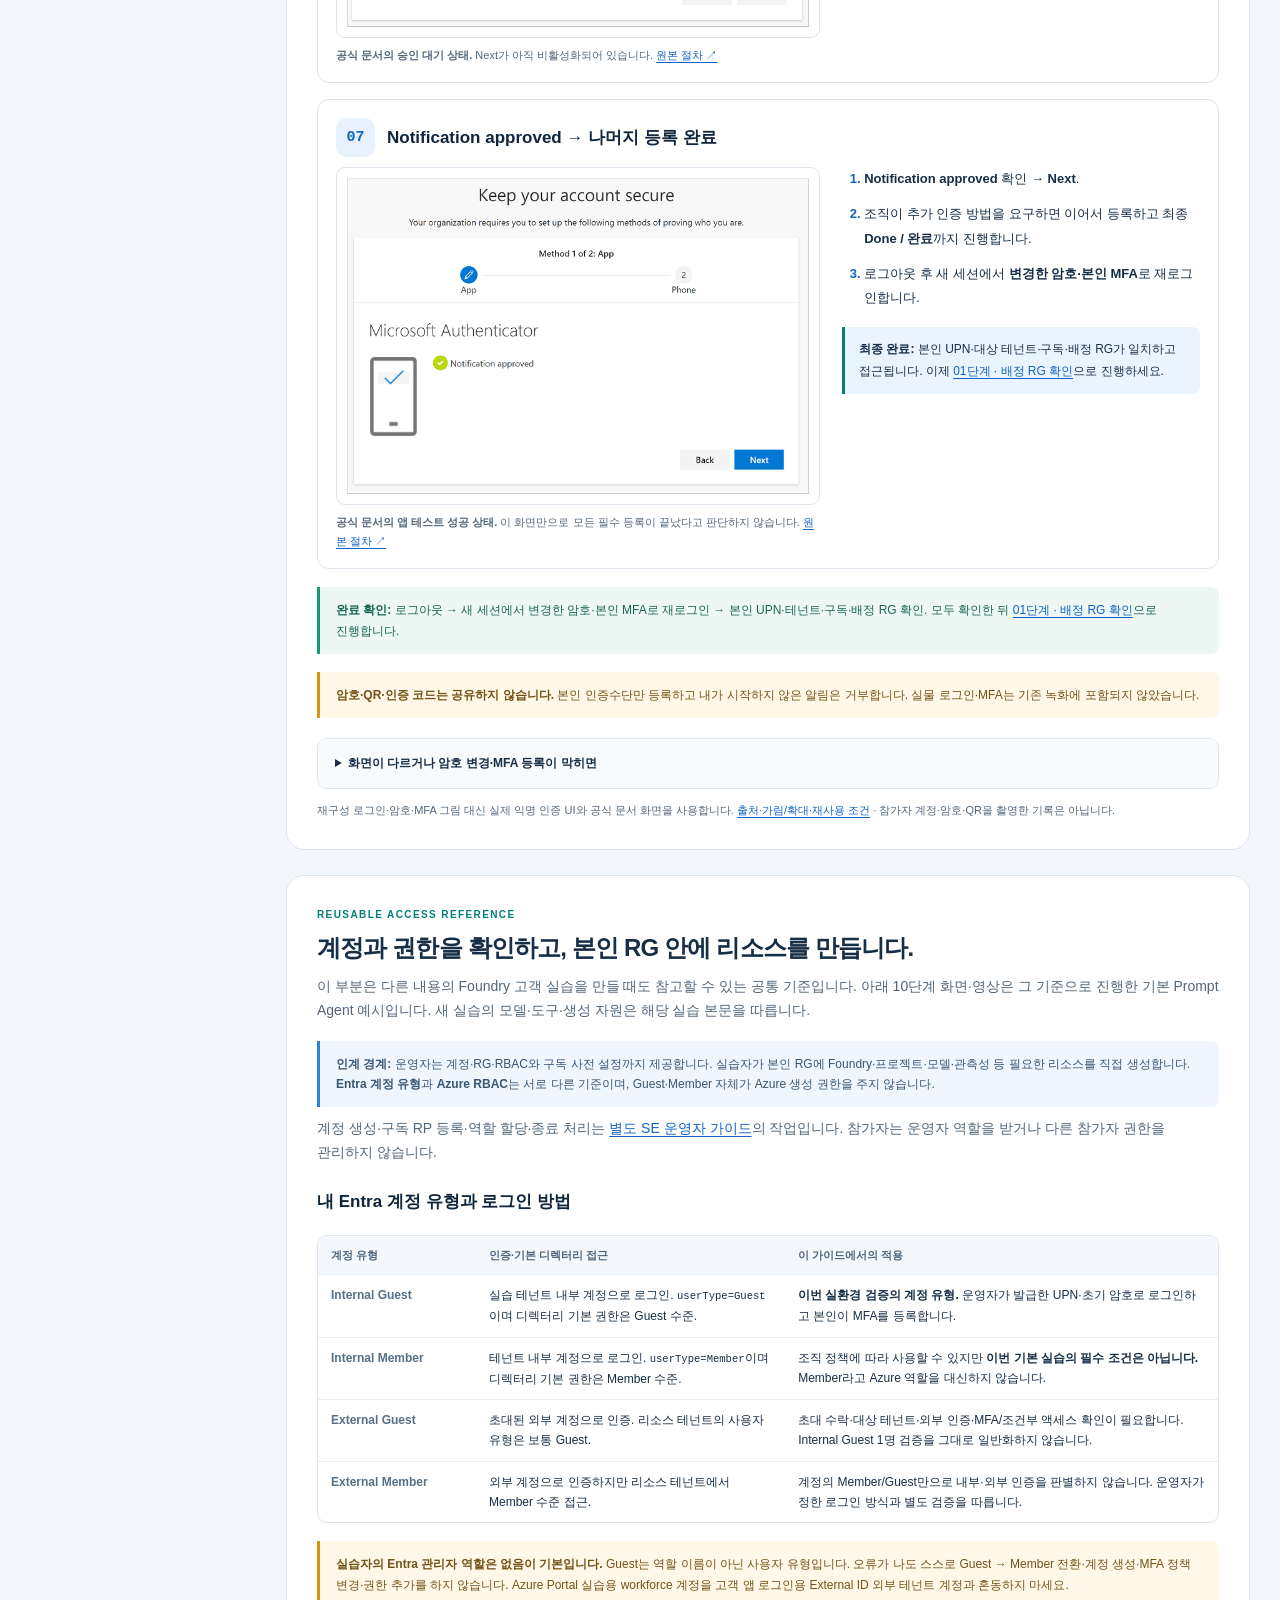
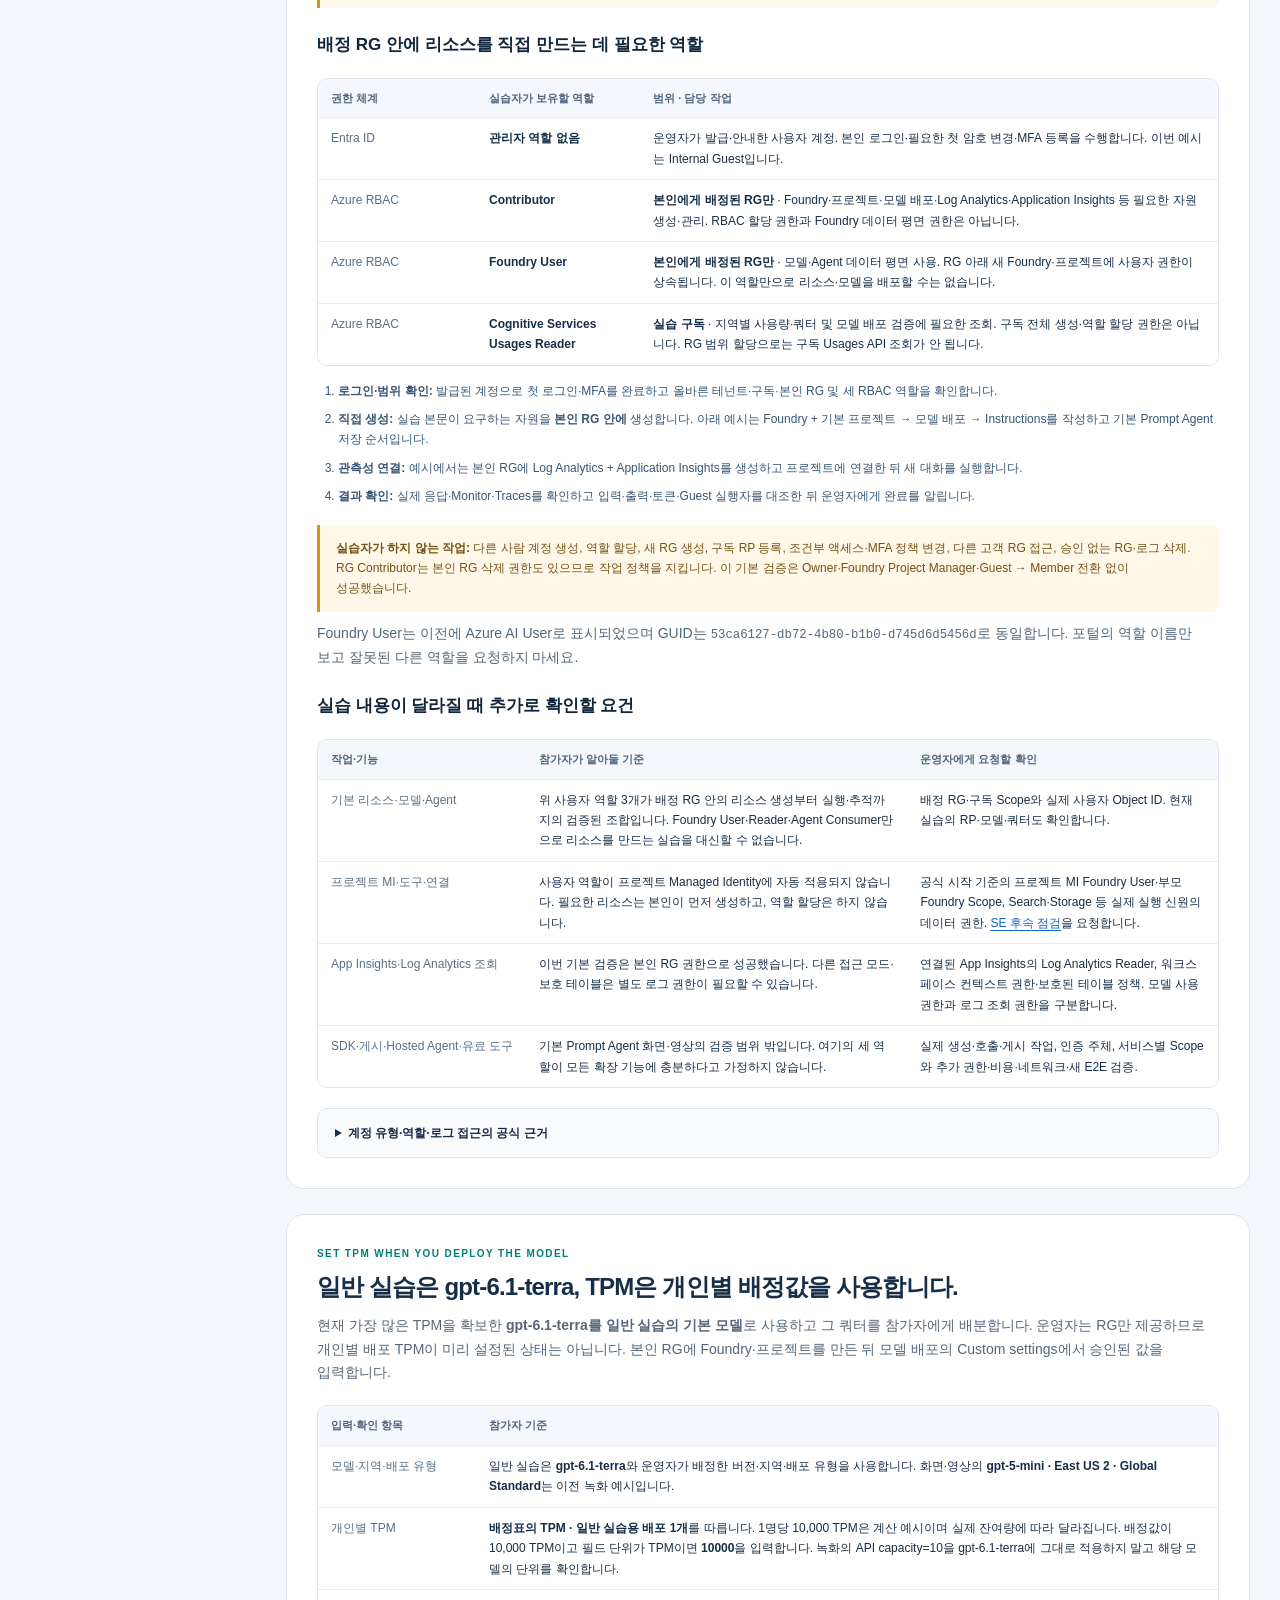
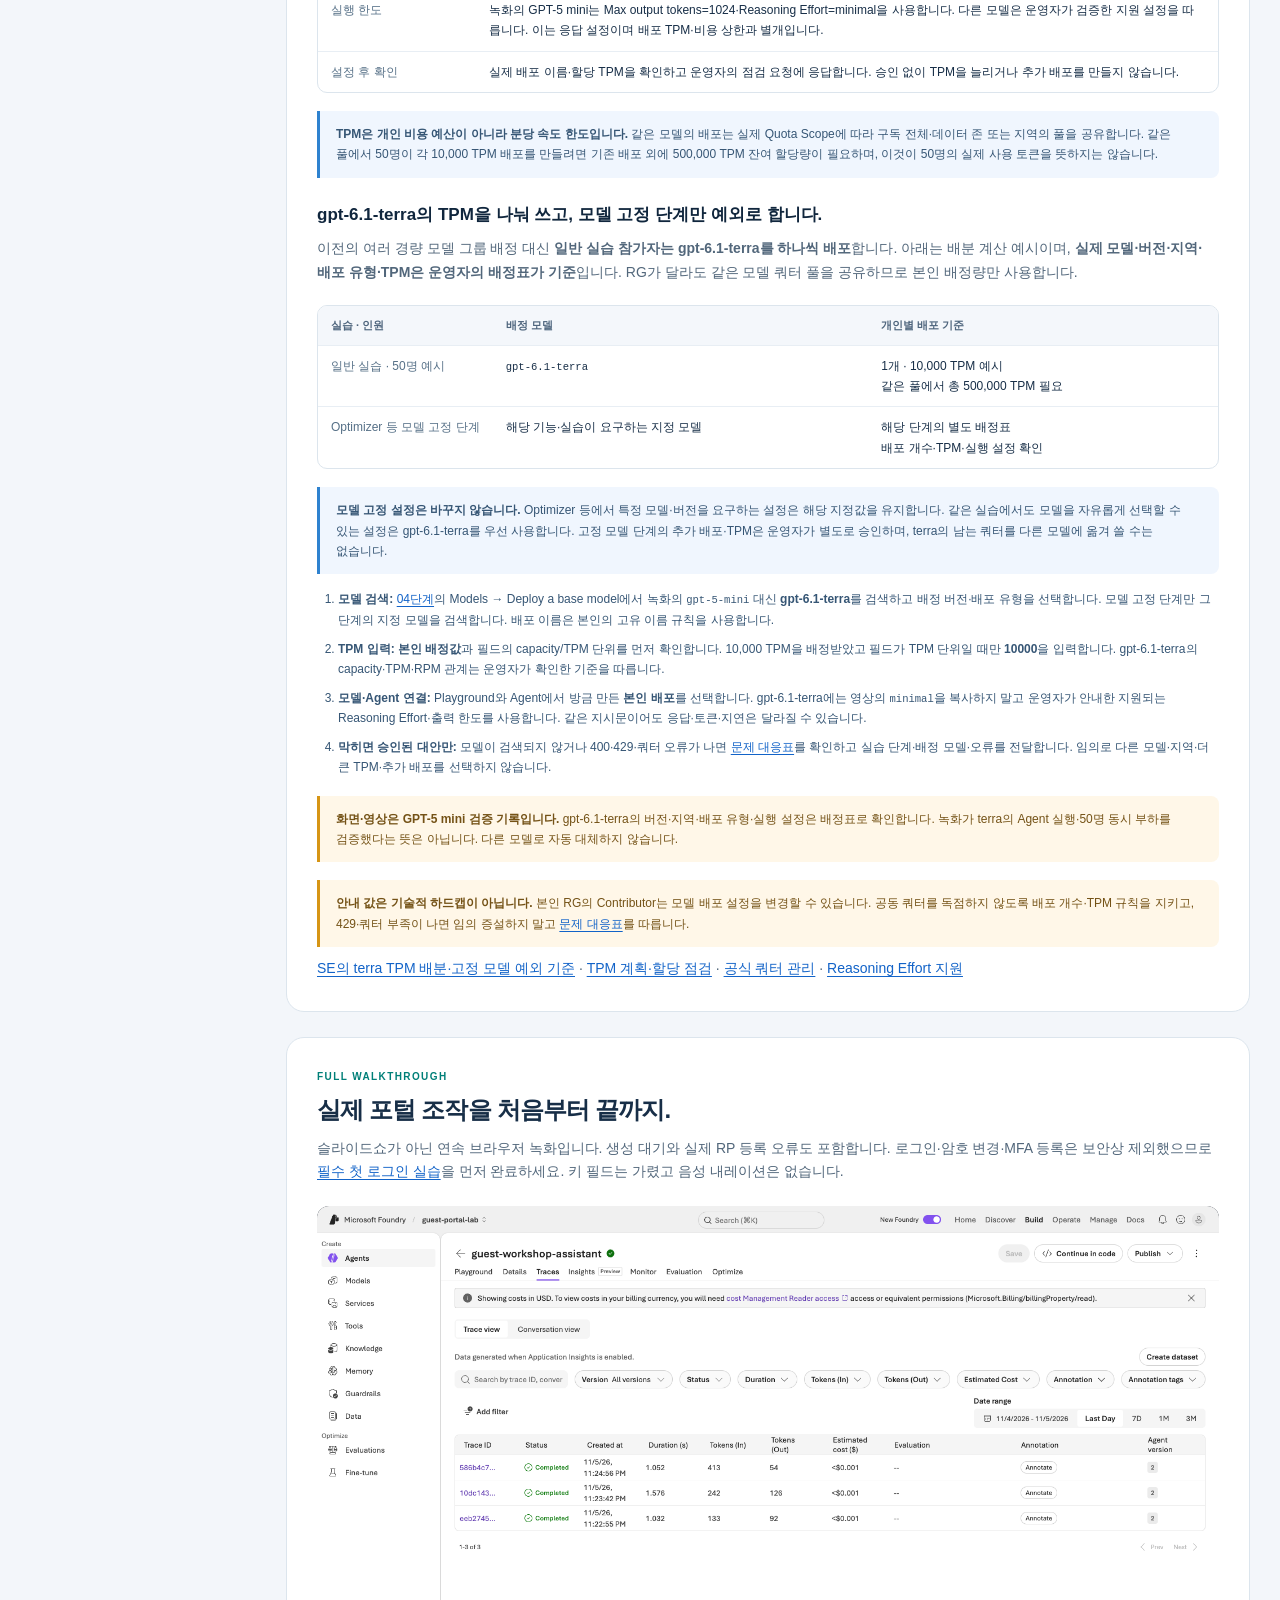
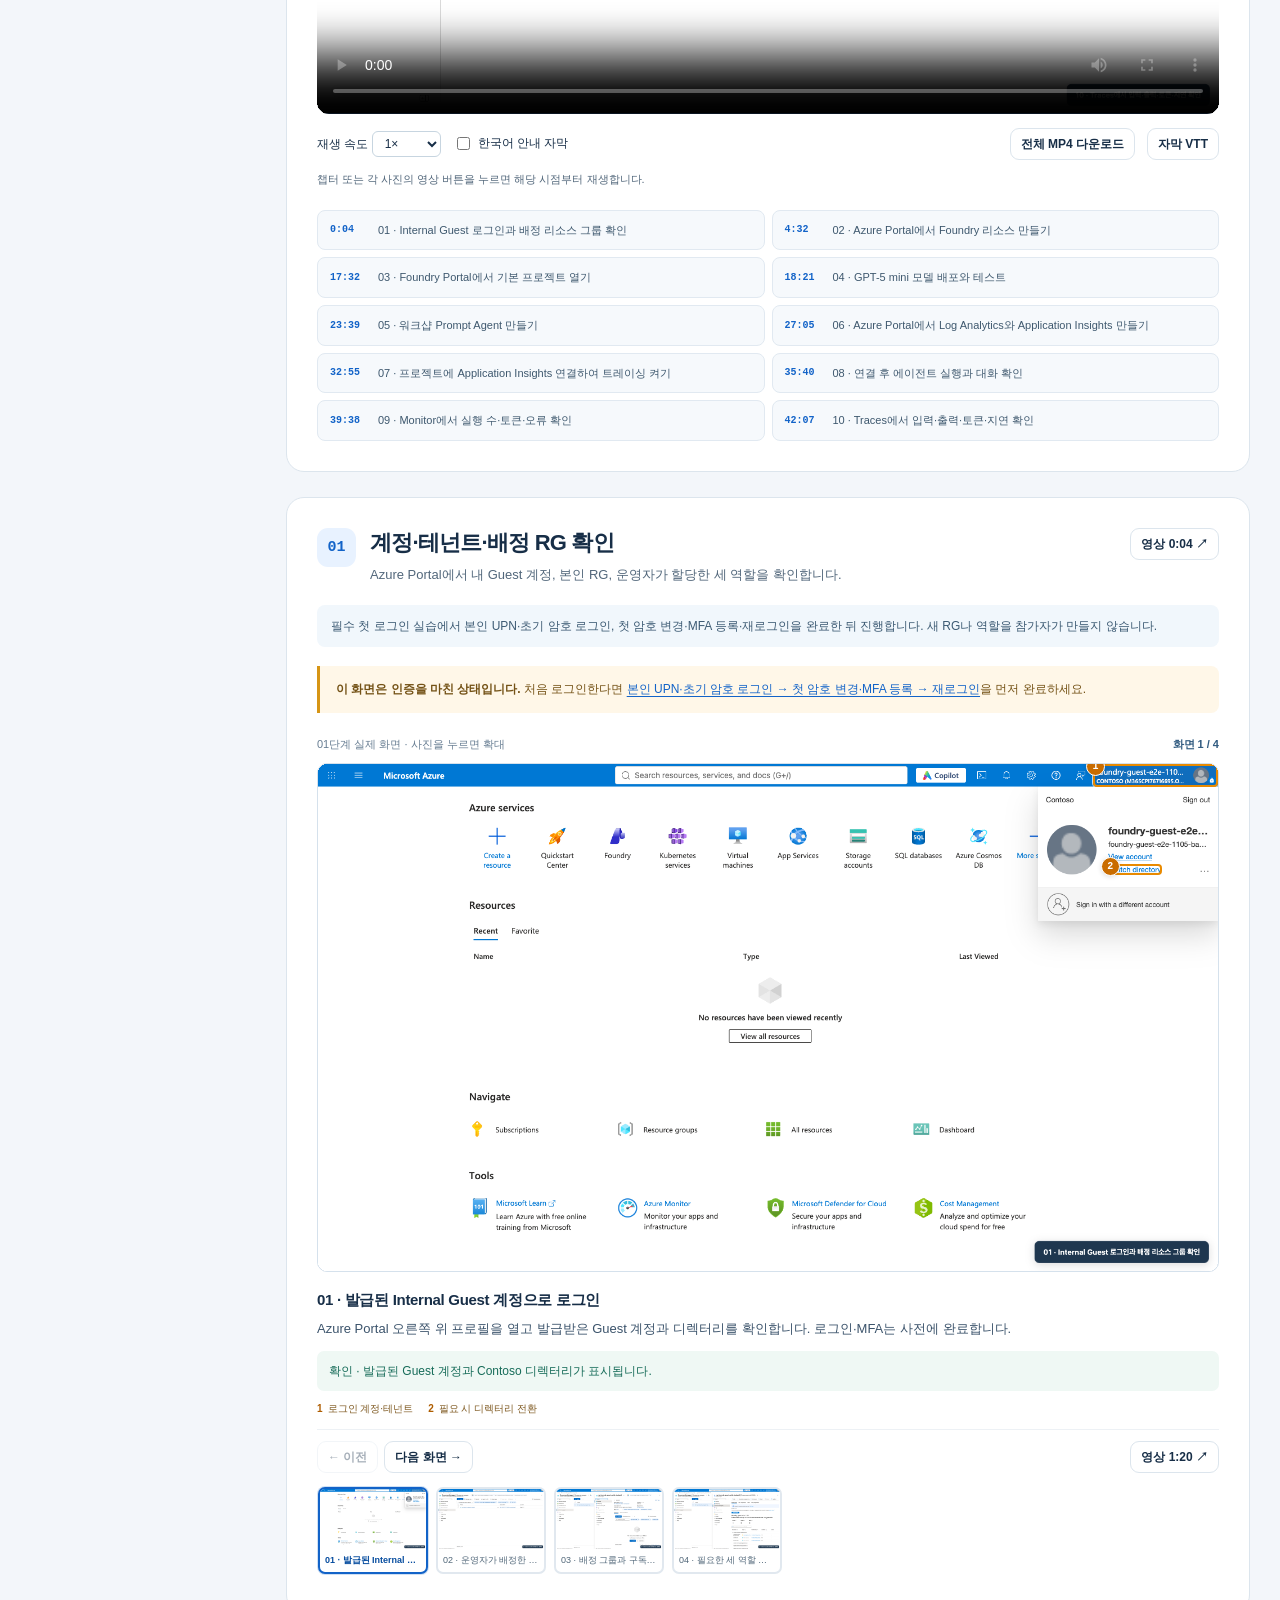
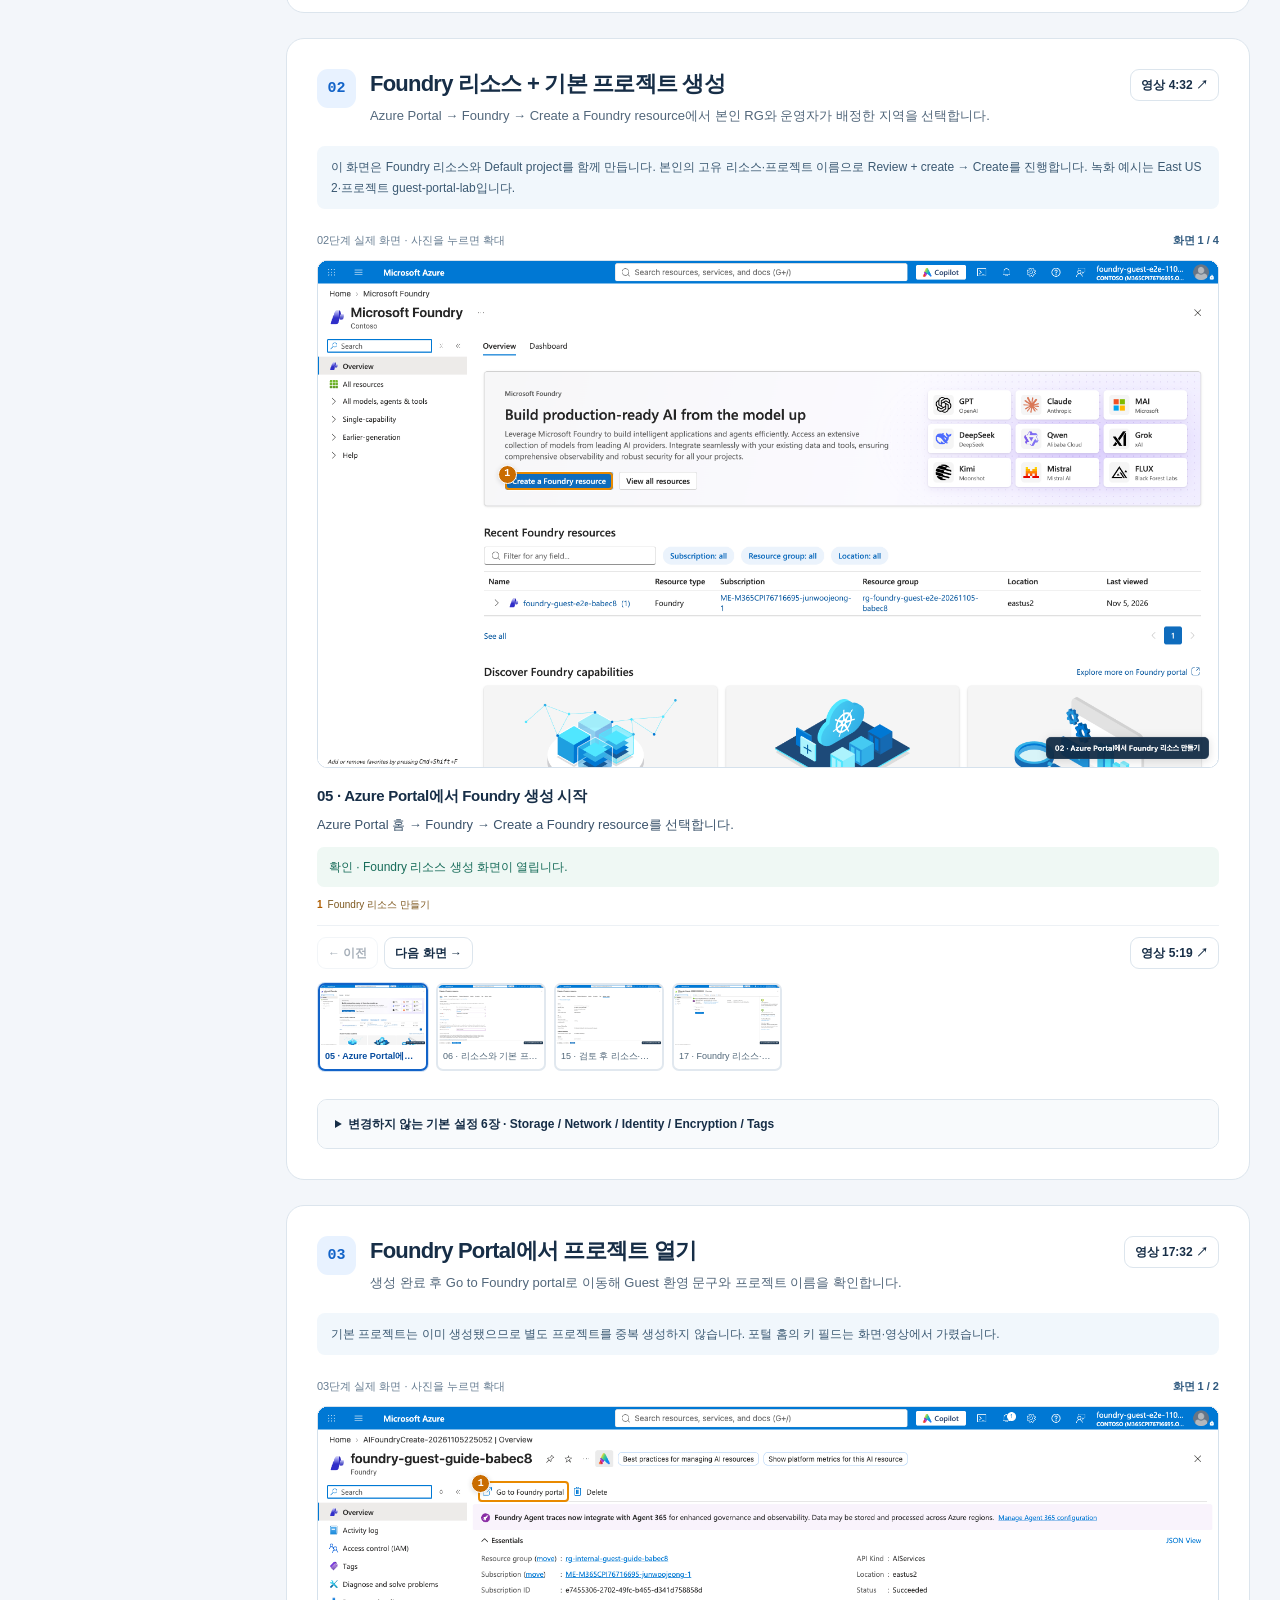
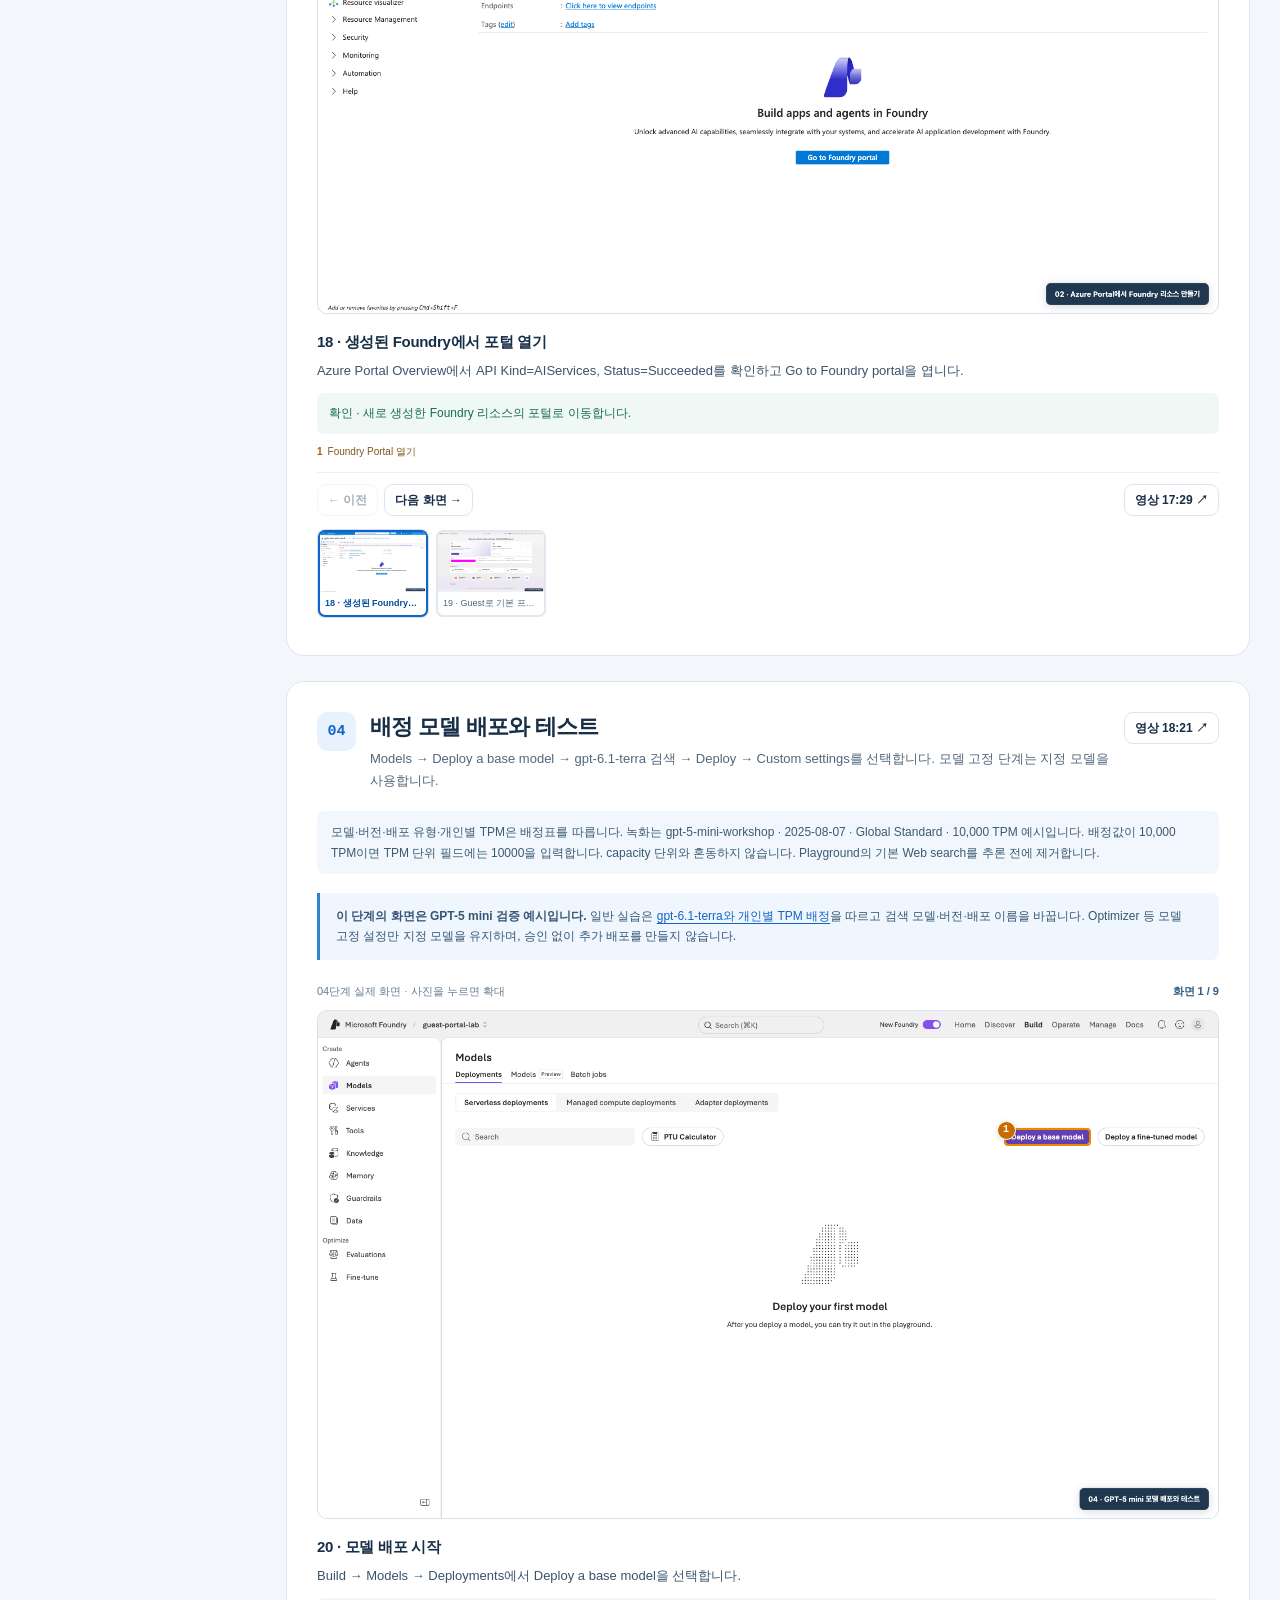
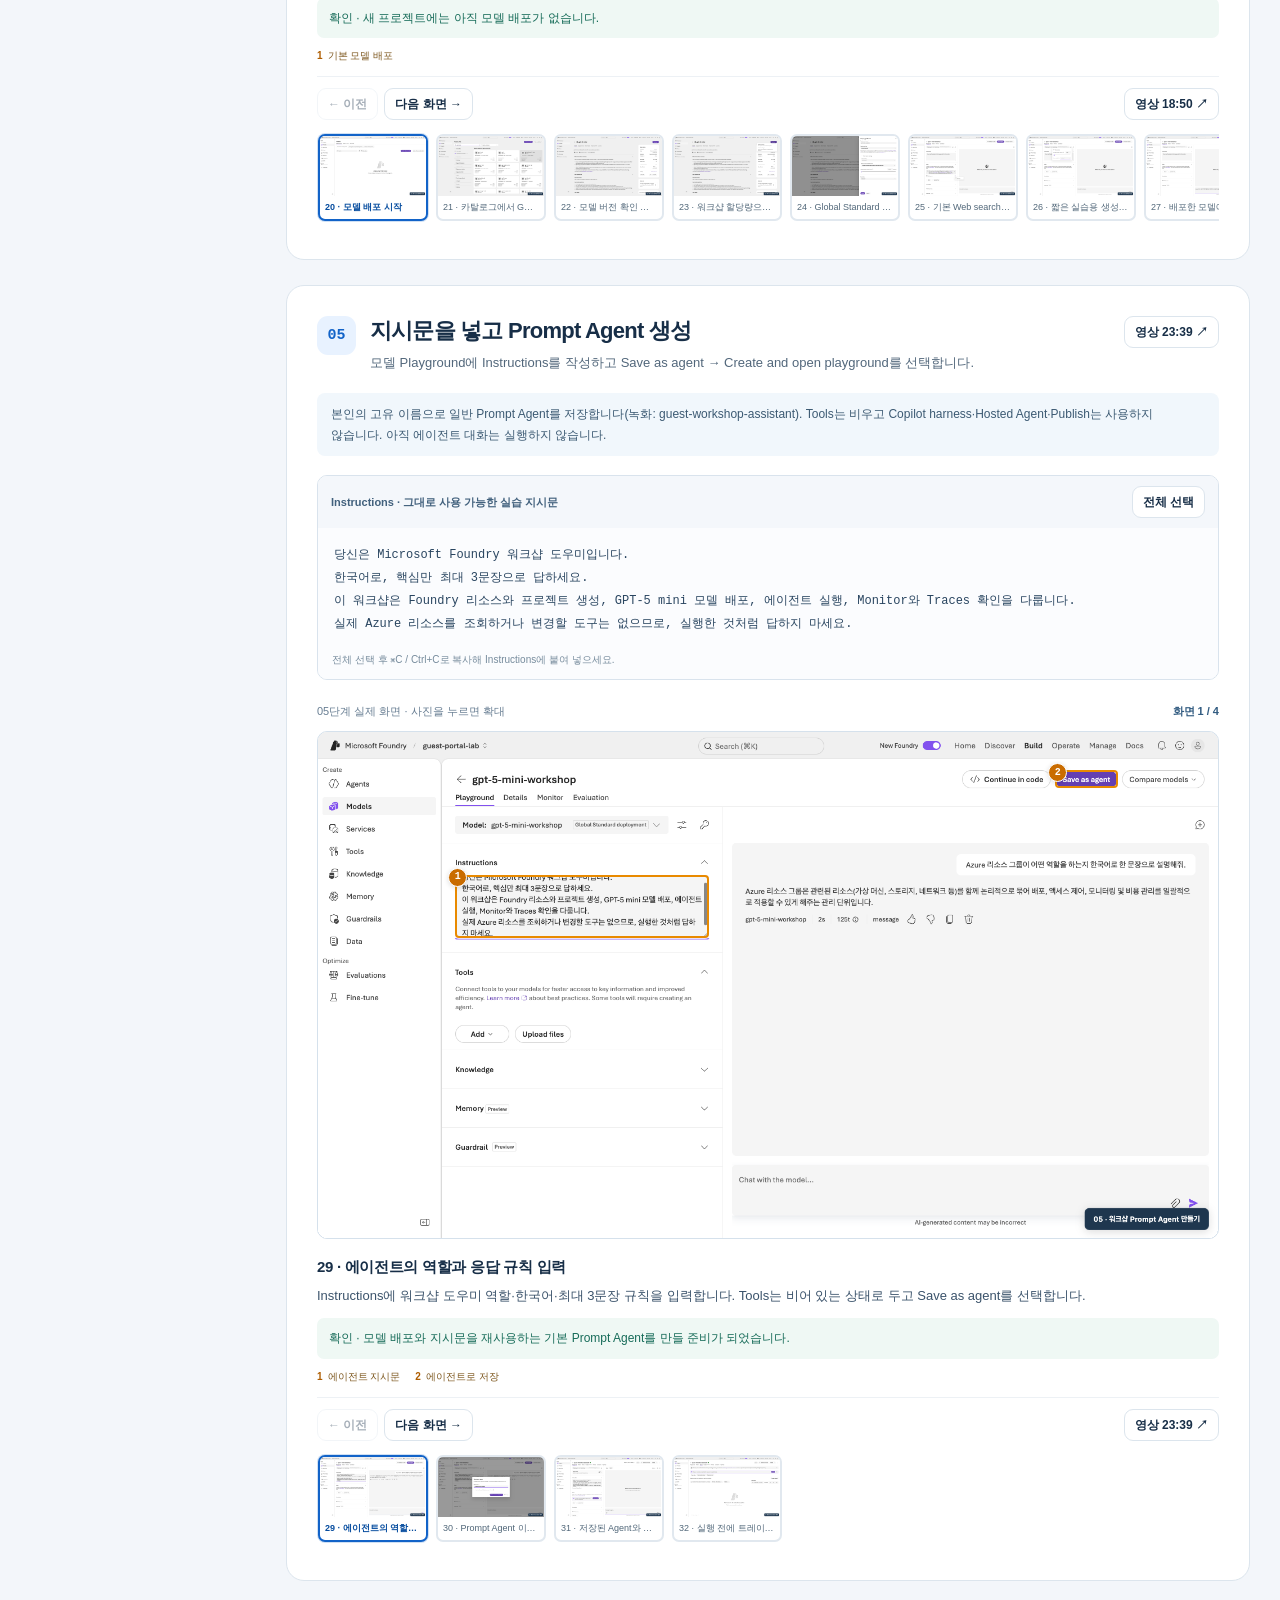
==== commit 9b83da06: "Replace onboarding mockups with concrete screen walkthroughs Co-authored-by: Copilot <223556219+Copi" ====
--- a/index.html
+++ b/index.html
@@ -125,48 +125,111 @@
       <section class="panel observed-section" id="first-sign-in">
         <p class="section-label">REQUIRED FIRST LAB · SIGN IN AND SECURE YOUR ACCOUNT</p>
         <h2>필수 실습 · 첫 로그인, 암호 변경, MFA 등록</h2>
-        <p class="intro"><strong>로그인 계정: 본인 UPN과 별도 경로로 받은 초기 암호. 첫 암호 변경·MFA 등록은 본인이 완료합니다.</strong> 실제 작업은 아래 포털에서 진행하며, 그림을 누르면 참고 화면을 크게 볼 수 있습니다.</p>
+        <p class="intro"><strong>로그인 계정: 본인 UPN과 별도 경로로 받은 초기 암호. 첫 암호 변경·MFA 등록은 본인이 완료합니다.</strong> 아래는 실제 익명 로그인 화면과 공식 문서의 참고 화면입니다. 사진의 번호 → 오른쪽 조작 → 다음 상태 순서로 진행하세요.</p>
         <p class="intro"><a class="button" href="https://portal.azure.com/" target="_blank" rel="noopener noreferrer">Azure Portal 열기 ↗</a> · 승인된 교육망·기기의 InPrivate 또는 별도 프로필을 사용하세요.</p>
-        <ol class="screen-grid" aria-label="로그인과 MFA를 완료하는 화면별 순서">
-          <li class="screen-card">
+        <div class="screen-shortcuts"><a class="button small" href="#signin-upn">로그인</a><a class="button small" href="#signin-password">암호 변경</a><a class="button small" href="#signin-qr">QR 등록</a><a class="button small" href="#signin-approved">완료 확인</a></div>
+        <ol class="screen-grid screen-walkthrough" aria-label="로그인과 MFA를 완료하는 화면별 순서">
+          <li class="screen-card" id="signin-upn">
             <div class="screen-header"><span class="stage-number">01</span><h3>본인 UPN → 초기 암호</h3></div>
-            <p class="screen-action"><strong>입력:</strong> 발급 UPN 전체 → <strong>Next</strong> → 별도 전달된 초기 암호 → <strong>Sign in</strong>.</p>
-            <figure class="screen-figure">
-              <a href="assets/onboarding/entra-sign-in.svg" target="_blank" rel="noopener noreferrer" aria-label="UPN과 초기 암호 입력 예시 크게 보기"><img src="assets/onboarding/entra-sign-in.svg" width="800" height="430" loading="lazy" alt="UPN을 입력한 다음 암호 화면에서 개별 초기 암호로 로그인하는 설명용 예시"></a>
-              <figcaption><strong>문서 기반 입력 예시 · 공식 캡처 아님.</strong> 평소 회사·개인 계정 대신 발급 계정을 사용합니다. <a href="https://learn.microsoft.com/entra/fundamentals/how-to-create-delete-users" target="_blank" rel="noopener noreferrer">공식 계정·초기 암호 기준 ↗</a></figcaption>
-            </figure>
+            <div class="screen-body">
+              <figure class="screen-figure">
+                <a class="screen-side-frame" href="assets/onboarding/entra-sign-in.png" target="_blank" rel="noopener noreferrer" aria-label="실제 Microsoft Entra ID 로그인 입력칸 크게 보기"><span class="screen-image"><img src="assets/onboarding/entra-sign-in.png" width="500" height="620" loading="lazy" alt="실제 Microsoft 로그인 화면의 전자 메일 전화 또는 Skype 입력칸과 다음 버튼, 입력값은 비어 있음"><span class="screen-side-tag" style="top:18%">1</span><span class="screen-side-tag" style="top:39%">2</span></span></a>
+                <figcaption><strong>실제 Microsoft Entra ID 익명 로그인 화면.</strong> My Account에서 캡처한 공통 인증 UI이며 계정·암호를 입력하지 않았습니다. 실제 실습은 위 Azure Portal에서 진행합니다. 원본은 수정하지 않았으며 번호는 사진 밖 안내입니다. Used with permission from Microsoft.</figcaption>
+              </figure>
+              <div class="screen-instructions">
+                <ol class="field-steps">
+                  <li><strong>전자 메일, 전화 또는 Skype</strong> 칸에 운영자가 준 <strong>본인 UPN 전체</strong>를 입력합니다. GitHub 사용자명이나 평소 회사·개인 계정이 아닙니다.</li>
+                  <li><strong>다음 / Next</strong> → 다음 암호 화면에서 <strong>별도 경로로 받은 초기 암호</strong> 입력 → <strong>로그인 / Sign in</strong>.</li>
+                </ol>
+                <p class="screen-check"><strong>다음 상태:</strong> 첫 암호 변경 또는 MFA 등록 안내가 나타납니다. 정책에 따라 순서는 달라질 수 있습니다.</p>
+                <p class="screen-action"><strong>누르지 않을 것:</strong> “계정을 만드세요”·다른 계정 로그인 옵션. 이미 발급된 실습 계정을 사용합니다.</p>
+              </div>
+            </div>
           </li>
-          <li class="screen-card">
+          <li class="screen-card" id="signin-password">
             <div class="screen-header"><span class="stage-number">02</span><h3>초기 암호를 본인 암호로 변경</h3></div>
-            <p class="screen-action"><strong>현재 암호:</strong> 초기 암호. <strong>새 암호·확인:</strong> 본인이 정한 같은 새 암호. 입력 후 실제 화면 안내에 따라 완료합니다.</p>
-            <figure class="screen-figure">
-              <a href="assets/onboarding/entra-password-change.svg" target="_blank" rel="noopener noreferrer" aria-label="첫 암호 변경 입력 항목 크게 보기"><img src="assets/onboarding/entra-password-change.svg" width="800" height="490" loading="lazy" alt="현재 암호에는 초기 암호를, 새 암호와 확인에는 같은 본인 새 암호를 입력하는 예시"></a>
-              <figcaption><strong>문서 기반 입력 예시 · 공식 캡처 아님.</strong> 실제 버튼 이름은 다를 수 있습니다. 다음 로그인부터 새 암호를 사용합니다. <a href="https://support.microsoft.com/en-us/accounts-billing/work-school/change-your-work-or-school-account-password" target="_blank" rel="noopener noreferrer">공식 암호 변경 입력 기준 ↗</a></figcaption>
-            </figure>
+            <div class="screen-body">
+              <figure class="screen-figure">
+                <a href="assets/onboarding/password-change-fields.png" target="_blank" rel="noopener noreferrer" aria-label="공식 암호 변경 화면의 세 입력칸 크게 보기"><img src="assets/onboarding/password-change-fields.png" width="620" height="475" loading="lazy" alt="공식 암호 변경 화면의 Old password, Create new password, Confirm new password와 submit 버튼에 1부터 4 번호 표시"></a>
+                <figcaption><strong>공식 문서의 암호 변경 입력 영역 확대.</strong> 계정명·불필요한 영역을 제외하고 번호를 추가했습니다. 문서 당시 UI이므로 최초 로그인 자동 변경 화면의 모양·버튼 이름은 다를 수 있습니다. <a href="https://support.microsoft.com/en-us/accounts-billing/work-school/change-your-work-or-school-account-password" target="_blank" rel="noopener noreferrer">현재 공식 입력 기준 ↗</a></figcaption>
+              </figure>
+              <div class="screen-instructions">
+                <ol class="field-steps">
+                  <li><strong>Old / Current password:</strong> 개별 전달받은 초기 암호.</li>
+                  <li><strong>Create new / New password:</strong> 조직 정책을 충족하는 본인이 정한 새 암호.</li>
+                  <li><strong>Confirm new password:</strong> 2번과 정확히 같은 새 암호.</li>
+                  <li>실제 화면의 <strong>Submit / 로그인 / 다음</strong> 안내에 따라 완료합니다.</li>
+                </ol>
+                <p class="screen-check"><strong>다음 상태:</strong> 새 암호가 적용되고 필요한 보안 정보 등록으로 이어집니다. 이후 로그인에는 초기 암호가 아닌 새 암호를 사용합니다.</p>
+                <p class="screen-action">이 사진은 입력칸 참고용이지 현재 참가자의 최초 변경 기록이 아닙니다. 사진의 암호 강도·문자 수 대신 실제 조직 정책을 따르세요.</p>
+              </div>
+            </div>
           </li>
           <li class="screen-card">
             <div class="screen-header"><span class="stage-number">03</span><h3>본인 휴대폰에 Authenticator 설치</h3></div>
-            <p class="screen-action"><strong>추가 정보 필요 → Next.</strong> Microsoft Authenticator를 안내받았다면 본인 휴대폰에 설치한 뒤 컴퓨터에서 <strong>Next</strong>를 누릅니다.</p>
-            <figure class="screen-figure">
-              <a href="assets/onboarding/mfa-get-app.png" target="_blank" rel="noopener noreferrer" aria-label="공식 Authenticator 설치 화면 크게 보기"><img src="assets/onboarding/mfa-get-app.png" width="894" height="450" loading="lazy" alt="Microsoft 공식 Start by getting the app 화면의 Download now와 Next 버튼"></a>
-              <figcaption><strong>Microsoft 공식 화면 · 하단 선택사항만 잘라낸 예시.</strong> 실제 조직이 허용한 인증 방법을 따릅니다. <a href="https://learn.microsoft.com/entra/identity/authentication/concept-registration-mfa-sspr-combined" target="_blank" rel="noopener noreferrer">원본 문서·등록 정책 ↗</a></figcaption>
-            </figure>
+            <div class="screen-body">
+              <figure class="screen-figure">
+                <a href="assets/onboarding/mfa-get-app.png" target="_blank" rel="noopener noreferrer" aria-label="공식 Authenticator 설치 화면 크게 보기"><img src="assets/onboarding/mfa-get-app.png" width="894" height="450" loading="lazy" alt="Microsoft 공식 Start by getting the app 화면의 Download now와 Next 버튼"></a>
+                <figcaption><strong>Microsoft 공식 화면.</strong> 하단 선택사항만 잘라냈습니다. <a href="https://learn.microsoft.com/entra/identity/authentication/concept-registration-mfa-sspr-combined" target="_blank" rel="noopener noreferrer">원본·등록 정책 ↗</a></figcaption>
+              </figure>
+              <div class="screen-instructions">
+                <ol class="field-steps"><li><strong>추가 정보 필요 / More information required</strong>가 나오면 Next를 선택합니다.</li><li><strong>Start by getting the app</strong>에서 본인 휴대폰에 <strong>Microsoft Authenticator</strong>를 설치합니다.</li><li>설치 후 컴퓨터에서 <strong>Next</strong>.</li></ol>
+                <p class="screen-check"><strong>다음 상태:</strong> “Set up your account” 화면이 나타납니다. 다른 인증 방법을 조직이 지정했다면 그 안내를 따릅니다.</p>
+              </div>
+            </div>
           </li>
           <li class="screen-card">
             <div class="screen-header"><span class="stage-number">04</span><h3>앱에 회사 또는 학교 계정 추가</h3></div>
-            <p class="screen-action"><strong>휴대폰 앱:</strong> 계정 추가 → <strong>회사 또는 학교 계정</strong> → QR 코드 스캔. 컴퓨터에서는 <strong>Next</strong>를 누릅니다.</p>
-            <figure class="screen-figure">
-              <a href="assets/onboarding/mfa-add-account.png" target="_blank" rel="noopener noreferrer" aria-label="공식 Authenticator 계정 추가 안내 크게 보기"><img src="assets/onboarding/mfa-add-account.png" width="600" height="403" loading="lazy" alt="Microsoft 공식 Set up your account 화면에서 Work or school 계정 추가 후 Next를 선택하는 안내"></a>
-              <figcaption><strong>Microsoft 공식 화면.</strong> 그림의 App·Phone 구성은 예시이며 필요한 등록 방법·순서는 실제 정책 기준입니다. <a href="https://learn.microsoft.com/entra/identity/authentication/howto-registration-mfa-sspr-combined" target="_blank" rel="noopener noreferrer">원본 문서 ↗</a></figcaption>
-            </figure>
+            <div class="screen-body">
+              <figure class="screen-figure">
+                <a href="assets/onboarding/mfa-add-account.png" target="_blank" rel="noopener noreferrer" aria-label="공식 Authenticator 계정 추가 안내 크게 보기"><img src="assets/onboarding/mfa-add-account.png" width="600" height="403" loading="lazy" alt="Microsoft 공식 Set up your account 화면에서 Work or school 계정 추가 후 Next를 선택하는 안내"></a>
+                <figcaption><strong>Microsoft 공식 화면.</strong> App·Phone 구성은 문서의 예시입니다. <a href="https://learn.microsoft.com/entra/identity/authentication/howto-registration-mfa-sspr-combined" target="_blank" rel="noopener noreferrer">원본 ↗</a></figcaption>
+              </figure>
+              <div class="screen-instructions">
+                <ol class="field-steps"><li>본인 휴대폰에서 Microsoft Authenticator를 엽니다. 요청된 알림·카메라 권한을 확인합니다.</li><li><strong>계정 추가 → 회사 또는 학교 계정 / Work or school → QR 코드 스캔</strong>.</li><li>컴퓨터의 “Set up your account” 화면에서 <strong>Next</strong>.</li></ol>
+                <p class="screen-check"><strong>다음 상태:</strong> 컴퓨터에 “Scan the QR code”가 나타나고, 본인 앱은 카메라로 QR을 스캔할 준비가 됩니다.</p>
+              </div>
+            </div>
           </li>
-          <li class="screen-card screen-wide">
-            <div class="screen-header"><span class="stage-number">05</span><h3>본인 QR 스캔 → 테스트 승인</h3></div>
-            <p class="screen-action"><strong>실제 본인 화면 QR</strong>을 본인 앱으로 스캔 → 컴퓨터 <strong>Next</strong> → 내가 시작한 테스트 알림의 숫자 확인·승인 → 완료.</p>
-            <figure class="screen-figure">
-              <a href="assets/onboarding/entra-mfa-scan.svg" target="_blank" rel="noopener noreferrer" aria-label="QR 스캔과 테스트 승인 절차 예시 크게 보기"><img src="assets/onboarding/entra-mfa-scan.svg" width="800" height="470" loading="lazy" alt="실제 QR과 인증 코드 없이 본인 브라우저 QR 스캔과 Authenticator 테스트 승인 순서를 설명하는 예시"></a>
-              <figcaption><strong>공식 절차 재구성 예시 · QR·인증 코드 없음.</strong> 이 그림을 스캔하지 않습니다. 조직이 추가 방법을 요구하면 이어서 등록합니다. <a href="https://support.microsoft.com/en-us/accounts-billing/work-school/set-up-security-info-from-a-sign-in-page" target="_blank" rel="noopener noreferrer">공식 사용자 등록 순서 ↗</a></figcaption>
-            </figure>
+          <li class="screen-card" id="signin-qr">
+            <div class="screen-header"><span class="stage-number">05</span><h3>실제 본인 화면의 QR을 스캔</h3></div>
+            <div class="screen-body">
+              <figure class="screen-figure">
+                <a href="assets/onboarding/mfa-qr-masked.png" target="_blank" rel="noopener noreferrer" aria-label="공식 QR 등록 화면 크게 보기, QR 정보는 가림"><img src="assets/onboarding/mfa-qr-masked.png" width="770" height="618" loading="lazy" alt="실제 공식 Scan the QR code 화면에서 QR 전체를 가리고 QR 영역과 Next에 1과 2 번호를 표시"></a>
+                <figcaption><strong>공식 문서 화면.</strong> QR 데이터는 완전히 제거하고 번호를 추가했습니다. 이 사진을 스캔하지 마세요. <a href="https://support.microsoft.com/en-us/accounts-billing/work-school/set-up-security-info-from-a-sign-in-page" target="_blank" rel="noopener noreferrer">현재 공식 등록 순서 ↗</a></figcaption>
+              </figure>
+              <div class="screen-instructions">
+                <ol class="field-steps"><li>본인 앱으로 <strong>실제 본인 브라우저의 QR</strong>을 스캔합니다. 이 문서의 가려진 그림이 아닙니다.</li><li>앱에 계정이 추가되면 컴퓨터에서 <strong>Next</strong>.</li></ol>
+                <p class="screen-check"><strong>다음 상태:</strong> 앱에 본인 실습 계정이 추가되고 컴퓨터에 “Let's try it out”이 나타납니다.</p>
+                <p class="screen-action">QR을 읽지 못하면 실제 화면의 “Can't scan image?” 안내를 따르거나 운영자에게 지원을 요청합니다. QR·수동 등록 키를 다른 사람에게 보내지 않습니다.</p>
+              </div>
+            </div>
+          </li>
+          <li class="screen-card">
+            <div class="screen-header"><span class="stage-number">06</span><h3>승인 대기 화면 → 본인 휴대폰에서 승인</h3></div>
+            <div class="screen-body">
+              <figure class="screen-figure">
+                <a href="assets/onboarding/mfa-test-pending.png" target="_blank" rel="noopener noreferrer" aria-label="공식 MFA 테스트 승인 대기 화면 크게 보기"><img src="assets/onboarding/mfa-test-pending.png" width="739" height="505" loading="lazy" alt="공식 Let's try it out 화면의 Approve the notification 문구와 비활성화된 Next 버튼"></a>
+                <figcaption><strong>공식 문서의 승인 대기 상태.</strong> Next가 아직 비활성화되어 있습니다. <a href="https://support.microsoft.com/en-us/accounts-billing/work-school/set-up-security-info-from-a-sign-in-page" target="_blank" rel="noopener noreferrer">원본 절차 ↗</a></figcaption>
+              </figure>
+              <div class="screen-instructions">
+                <ol class="field-steps"><li>본인 휴대폰의 Microsoft Authenticator 테스트 알림을 엽니다.</li><li><strong>내가 시작한 요청</strong>인지 확인합니다. 실제 화면이 숫자 일치를 요구하면 그 숫자를 확인·입력한 뒤 승인합니다.</li><li>컴퓨터가 승인 결과를 받을 때까지 기다립니다. 비활성화된 Next를 반복해서 누르지 않습니다.</li></ol>
+                <p class="screen-check"><strong>다음 상태:</strong> “Notification approved”와 초록색 체크가 나타나고 Next가 활성화됩니다.</p>
+              </div>
+            </div>
+          </li>
+          <li class="screen-card" id="signin-approved">
+            <div class="screen-header"><span class="stage-number">07</span><h3>Notification approved → 나머지 등록 완료</h3></div>
+            <div class="screen-body">
+              <figure class="screen-figure">
+                <a href="assets/onboarding/mfa-test-approved.png" target="_blank" rel="noopener noreferrer" aria-label="공식 MFA 테스트 승인 성공 화면 크게 보기"><img src="assets/onboarding/mfa-test-approved.png" width="740" height="505" loading="lazy" alt="공식 Notification approved 초록색 체크와 활성화된 파란색 Next 버튼"></a>
+                <figcaption><strong>공식 문서의 앱 테스트 성공 상태.</strong> 이 화면만으로 모든 필수 등록이 끝났다고 판단하지 않습니다. <a href="https://support.microsoft.com/en-us/accounts-billing/work-school/set-up-security-info-from-a-sign-in-page" target="_blank" rel="noopener noreferrer">원본 절차 ↗</a></figcaption>
+              </figure>
+              <div class="screen-instructions">
+                <ol class="field-steps"><li><strong>Notification approved</strong> 확인 → <strong>Next</strong>.</li><li>조직이 추가 인증 방법을 요구하면 이어서 등록하고 최종 <strong>Done / 완료</strong>까지 진행합니다.</li><li>로그아웃 후 새 세션에서 <strong>변경한 암호·본인 MFA</strong>로 재로그인합니다.</li></ol>
+                <p class="screen-check"><strong>최종 완료:</strong> 본인 UPN·대상 테넌트·구독·배정 RG가 일치하고 접근됩니다. 이제 <a href="#step-account">01단계 · 배정 RG 확인</a>으로 진행하세요.</p>
+              </div>
+            </div>
           </li>
         </ol>
         <div class="notice success"><strong>완료 확인:</strong> 로그아웃 → 새 세션에서 변경한 암호·본인 MFA로 재로그인 → 본인 UPN·테넌트·구독·배정 RG 확인. 모두 확인한 뒤 <a href="#step-account">01단계 · 배정 RG 확인</a>으로 진행합니다.</div>
@@ -178,7 +241,7 @@
             <p><a href="https://mysignins.microsoft.com/security-info" target="_blank" rel="noopener noreferrer">내 로그인 → 보안 정보</a>에서는 본인 계정·대상 테넌트를 확인한 뒤 등록 상태를 확인합니다. 운영자·다른 참가자의 인증수단으로 대신 등록하지 않습니다.</p>
           </div>
         </details>
-        <p class="screen-note">공식 원본과 설명용 예시는 캡션으로 구분했습니다. <a href="assets/onboarding/ATTRIBUTION.txt">이미지 출처·변경 사항·재사용 조건</a> · 실제 참가자 인증 정보를 촬영한 자료가 아닙니다.</p>
+        <p class="screen-note">재구성 로그인·암호·MFA 그림 대신 실제 익명 인증 UI와 공식 문서 화면을 사용합니다. <a href="assets/onboarding/ATTRIBUTION.txt">출처·가림/확대·재사용 조건</a> · 참가자 계정·암호·QR을 촬영한 기록은 아닙니다.</p>
       </section>
       <section class="panel observed-section" id="responsibilities">
         <p class="section-label">REUSABLE ACCESS REFERENCE</p>
--- a/assets/guide.css
+++ b/assets/guide.css
@@ -70,15 +70,26 @@
 .runbook-card .button{margin-top:auto}
 .screen-grid{display:grid;grid-template-columns:repeat(2,minmax(0,1fr));gap:16px;list-style:none;padding:0;margin:22px 0 0}
 .screen-card{min-width:0;border:1px solid var(--line);border-radius:12px;padding:18px;background:var(--paper)}
-.screen-wide{grid-column:1 / -1}
+.screen-walkthrough{grid-template-columns:1fr}
+.screen-body{display:grid;grid-template-columns:minmax(0,1.15fr) minmax(220px,.85fr);gap:22px;align-items:start}
+.screen-body .screen-figure{margin-top:0;min-width:0}
 .screen-header{display:flex;align-items:center;gap:12px;margin-bottom:10px}
 .screen-header h3{font-size:17px;line-height:1.5;color:var(--navy)}
 .screen-action{font-size:13px;color:var(--muted);line-height:1.8}
 .screen-action+p{margin-top:6px}
 .screen-figure{width:100%;margin-top:14px}
 .screen-figure>a{display:flex;align-items:center;justify-content:center;min-height:210px;padding:10px;border:1px solid var(--line);border-radius:9px;background:#fff;cursor:zoom-in}
-.screen-figure img{display:block;max-width:100%;max-height:290px;width:auto;height:auto}
+.screen-figure>a.screen-side-frame{padding-left:32px}
+.screen-image{position:relative;display:inline-block;max-width:100%;line-height:0}
+.screen-side-tag{position:absolute;left:-24px;display:grid;place-items:center;width:20px;height:20px;border-radius:50%;background:#1263c8;color:#fff;font:750 12px/1 system-ui,sans-serif;pointer-events:none}
+.screen-figure img{display:block;max-width:100%;max-height:420px;width:auto;height:auto}
 .screen-figure figcaption{font-size:11px;color:var(--muted);line-height:1.7;margin-top:8px}
+.field-steps{padding-left:22px;margin:0;font-size:13px;line-height:1.9;color:var(--ink)}
+.field-steps li+li{margin-top:10px}
+.field-steps li::marker{color:var(--blue);font-weight:750}
+.screen-check{margin-top:16px;padding:12px 14px;border-left:3px solid var(--teal);border-radius:0 8px 8px 0;background:var(--soft);color:var(--ink);font-size:12px;line-height:1.8}
+.screen-instructions .screen-action{margin-top:12px}
+.screen-shortcuts{display:flex;flex-wrap:wrap;gap:8px;margin-top:14px}
 .screen-note{font-size:11px;color:var(--muted);margin-top:12px}
 .request-preview{width:100%;border:1px solid var(--line);border-radius:9px;overflow:hidden;margin-top:14px}
 .request-preview p{padding:10px 13px;background:var(--soft);font-size:12px;font-weight:700}
@@ -257,6 +268,7 @@
   .intro{font-size:12px}.flow{gap:18px;margin-top:19px}.flow li{font-size:10px;padding:10px 3px}.flow li+li:before{left:-15px;top:12px}.flow small{font-size:8px}
   .runbook-grid{grid-template-columns:1fr;gap:12px;margin-top:18px}.runbook-card{padding:16px}.runbook-card h3{font-size:16px}.scope-badge{font-size:10px;padding:2px 5px}
   .screen-grid{grid-template-columns:1fr;gap:12px;margin-top:18px}.screen-card{padding:16px}.screen-header h3{font-size:16px}.screen-action{font-size:12px}.screen-figure>a{min-height:0}.screen-figure figcaption{font-size:10px}
+  .screen-body{grid-template-columns:1fr;gap:16px}.field-steps{font-size:12px}.screen-check{font-size:11px}
   .stage-header{gap:10px;flex-wrap:wrap}.stage-number{width:32px;height:32px;font-size:12px;border-radius:9px}.stage-header h2{font-size:19px}.stage-header>div:nth-child(2){flex:1;min-width:180px}.stage-jump{margin-left:42px}
   .stage-note{font-size:11px}.gallery{margin-top:18px}.gallery-caption h3{font-size:14px}.gallery-caption .action{font-size:12px}
   .gallery-tools{align-items:flex-start;gap:8px}.gallery-tools .button{font-size:10px;padding:6px 8px}.thumb{width:90px}.thumb img{width:86px;height:48px}
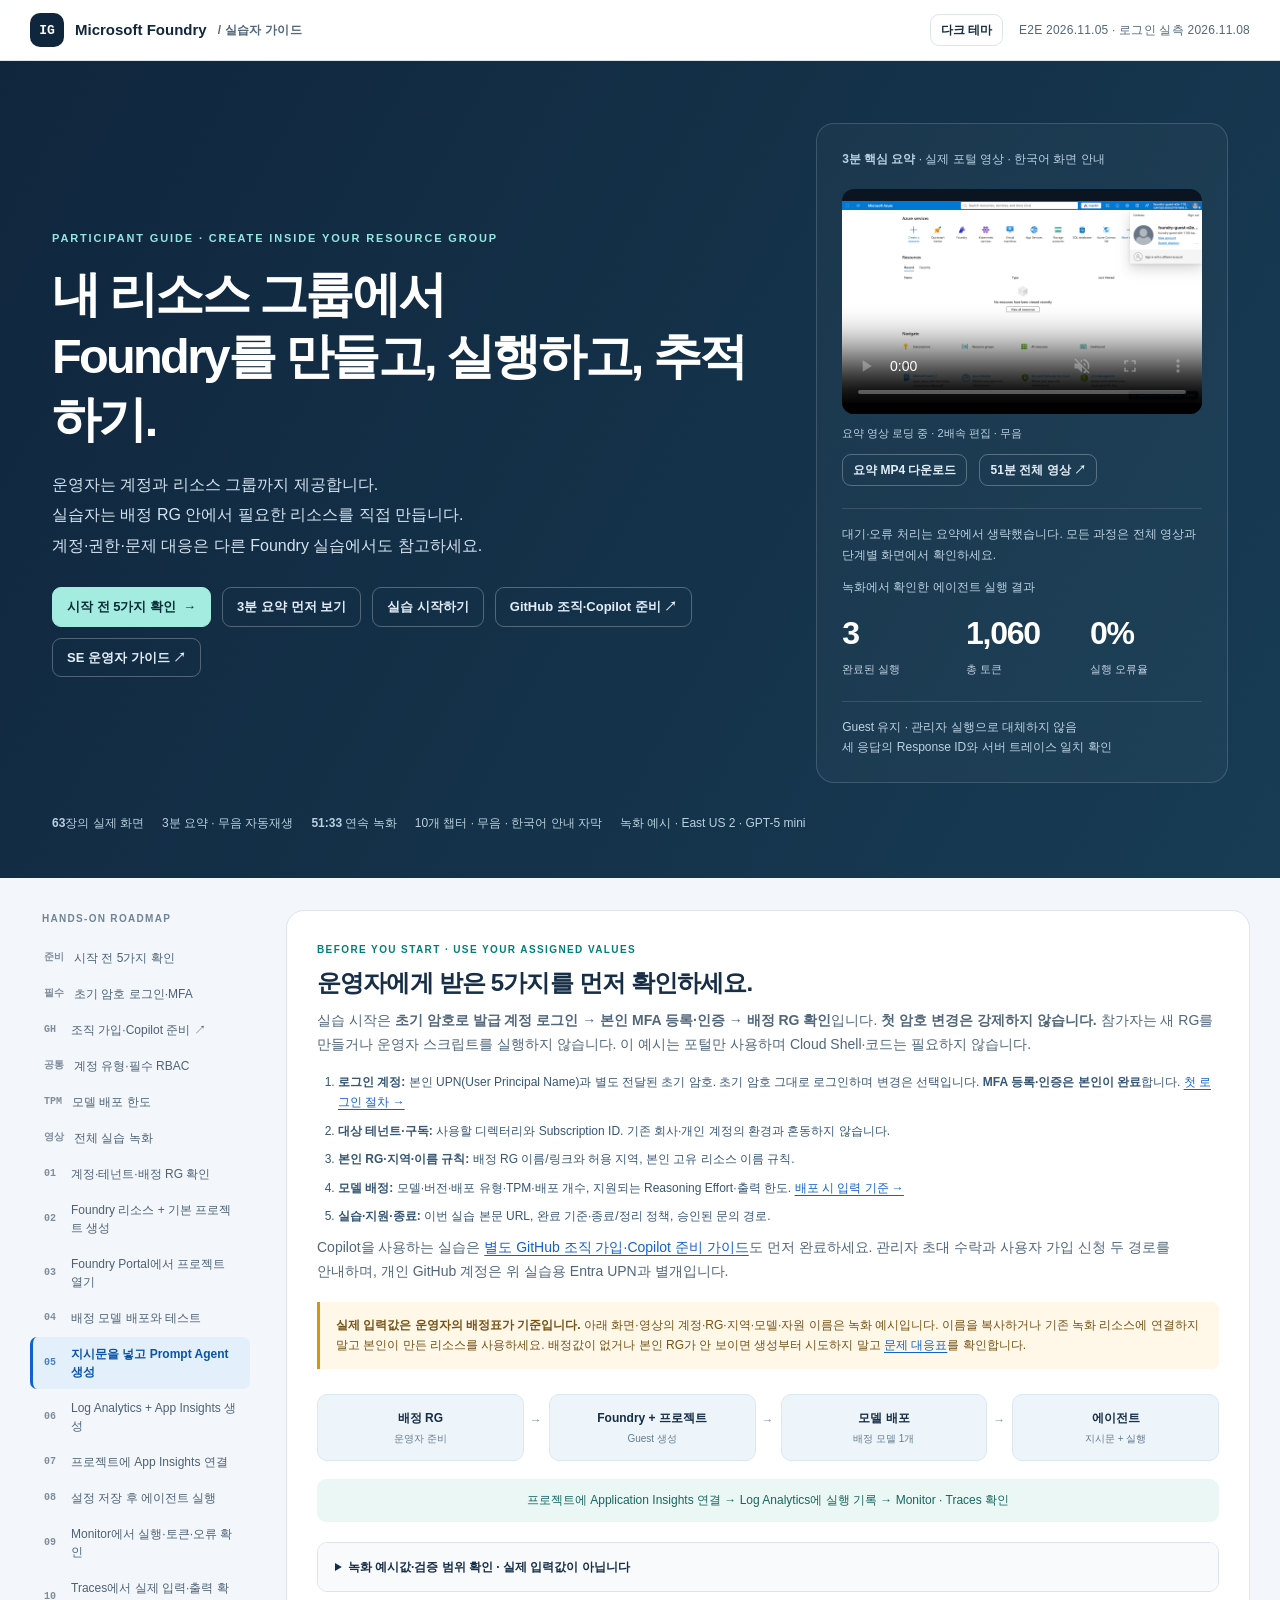
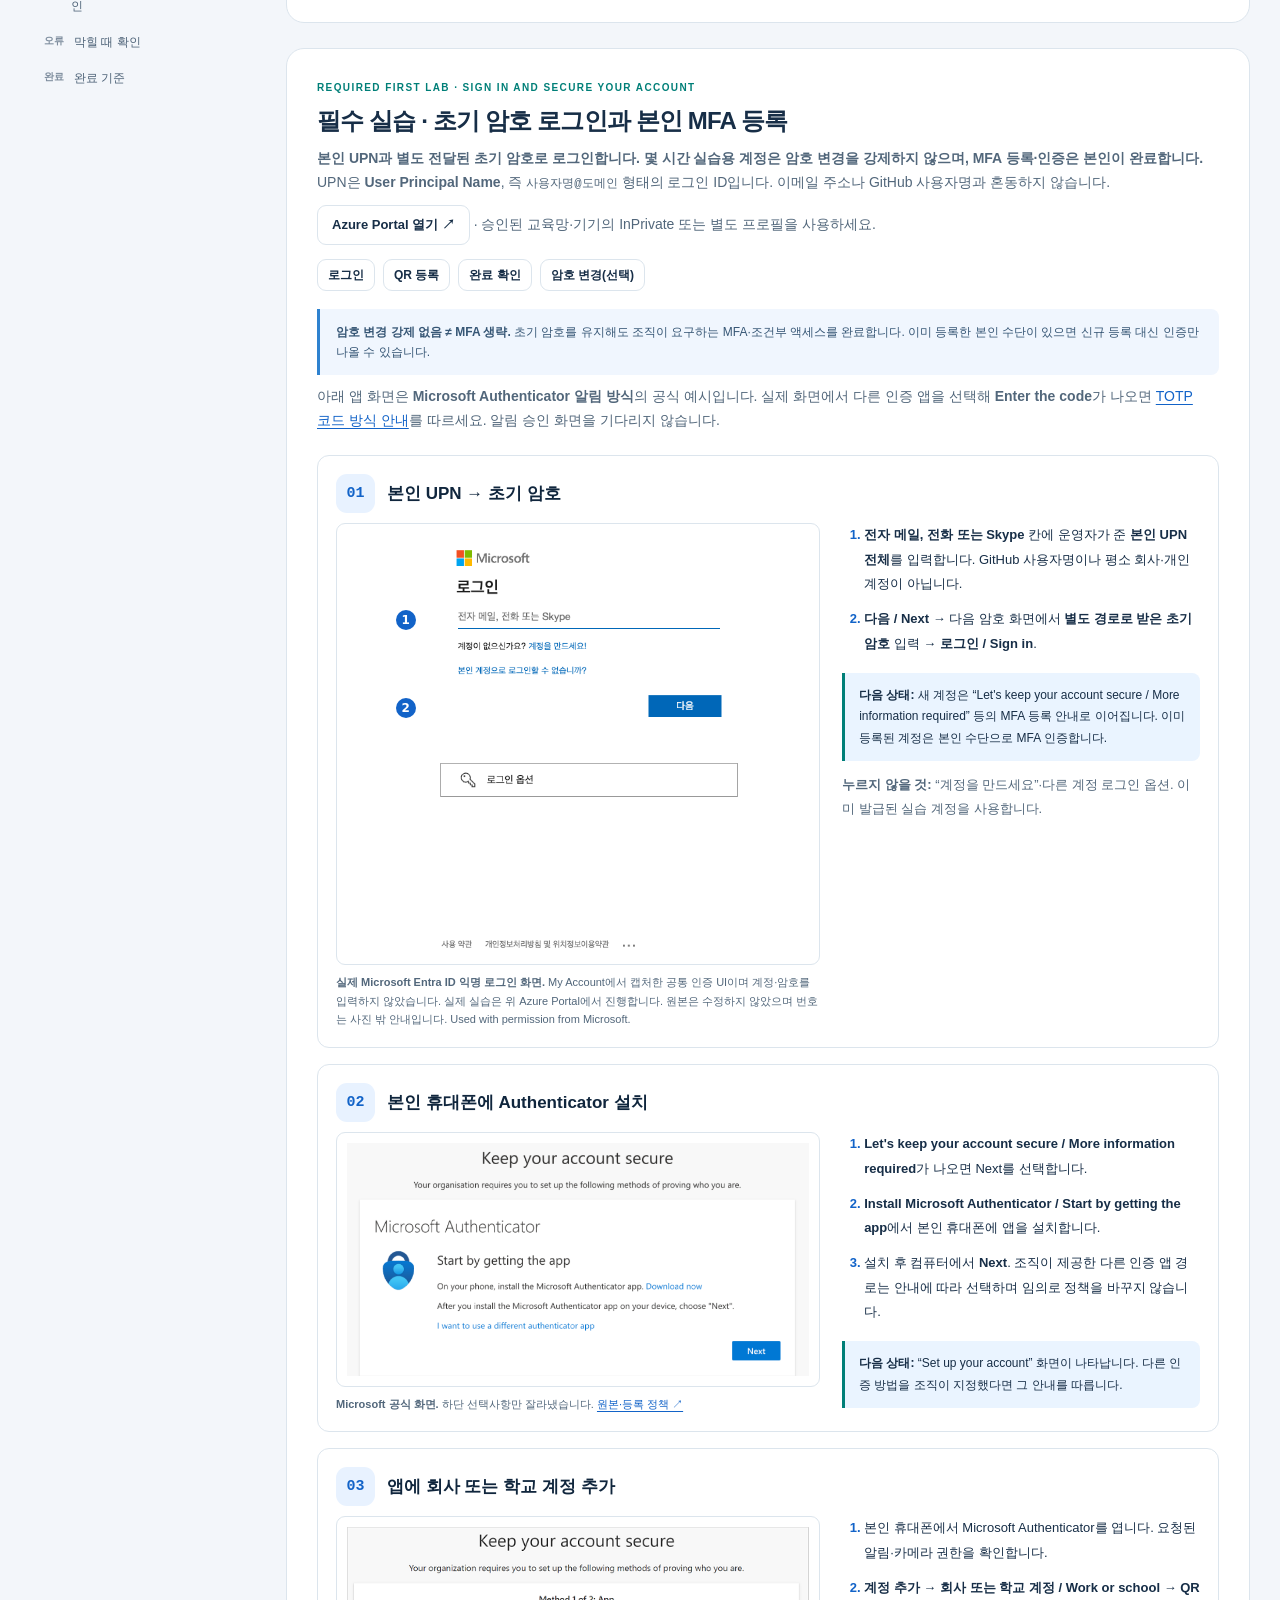
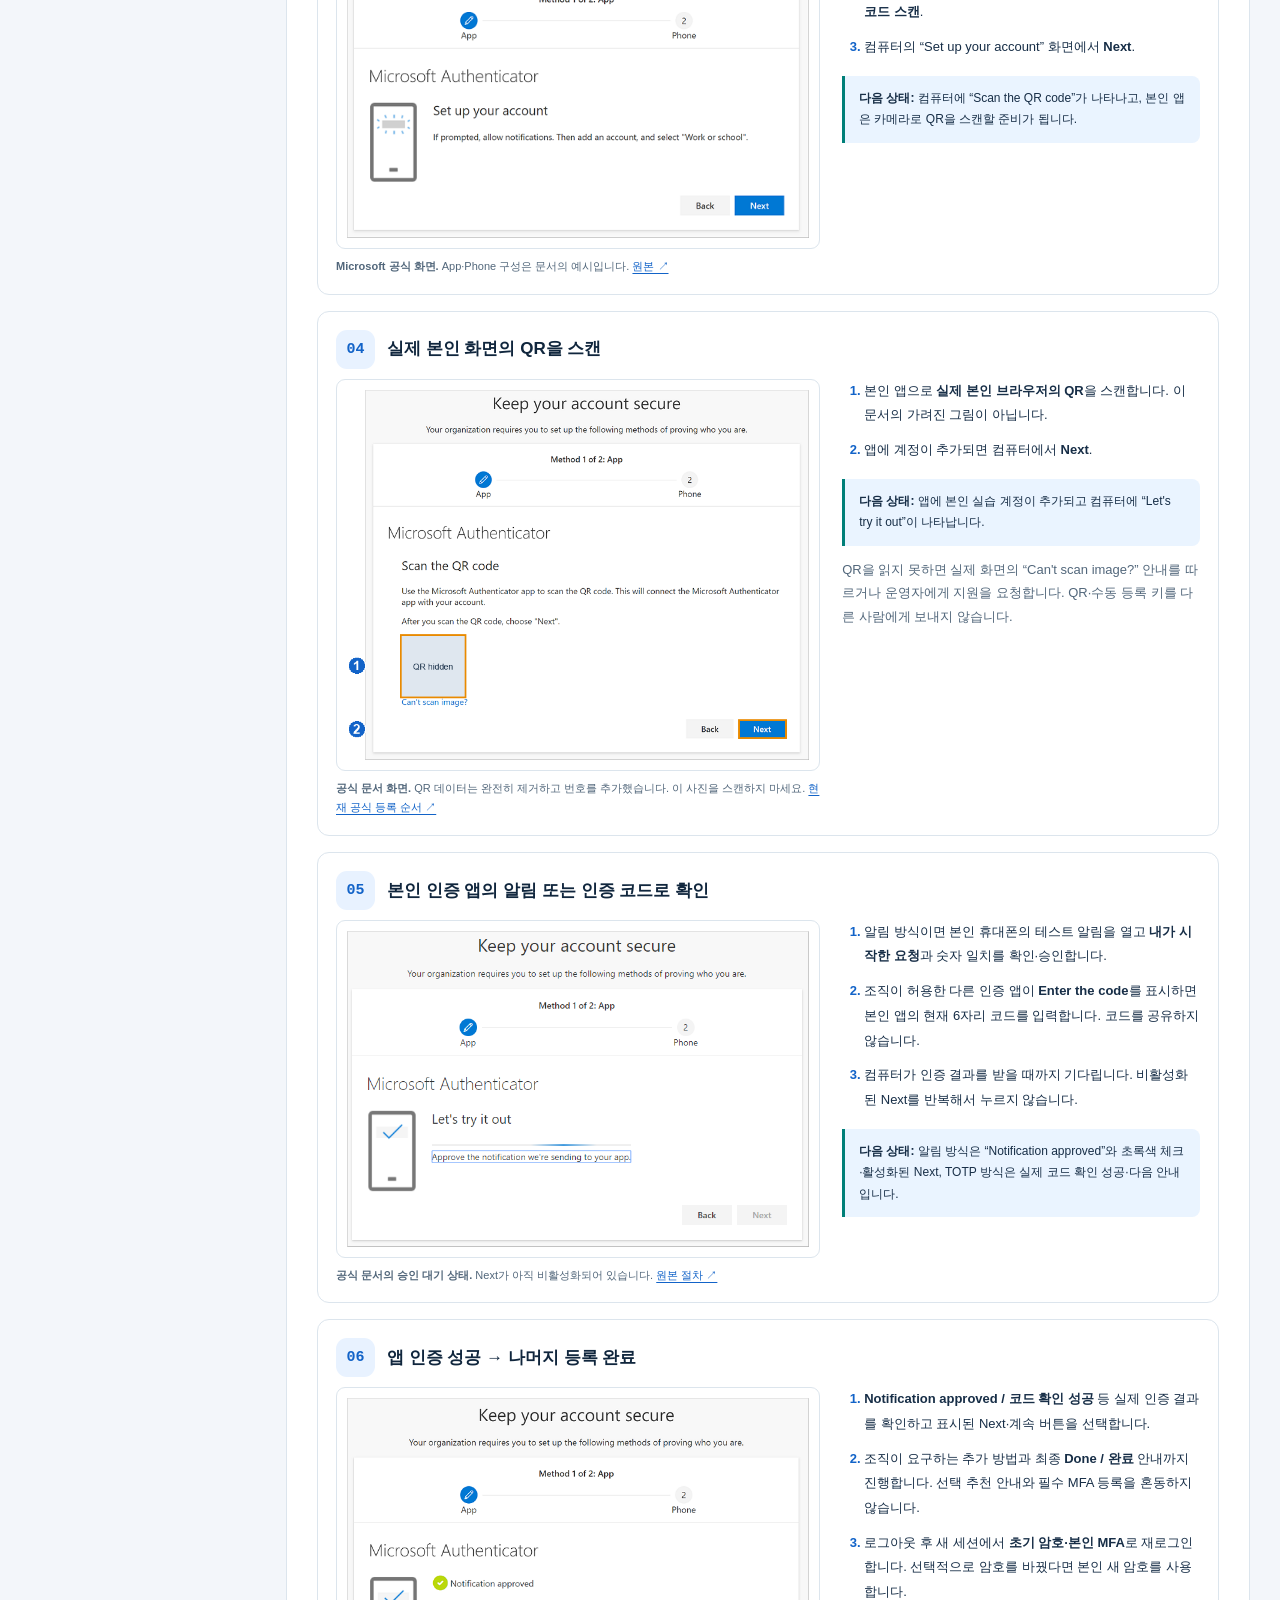
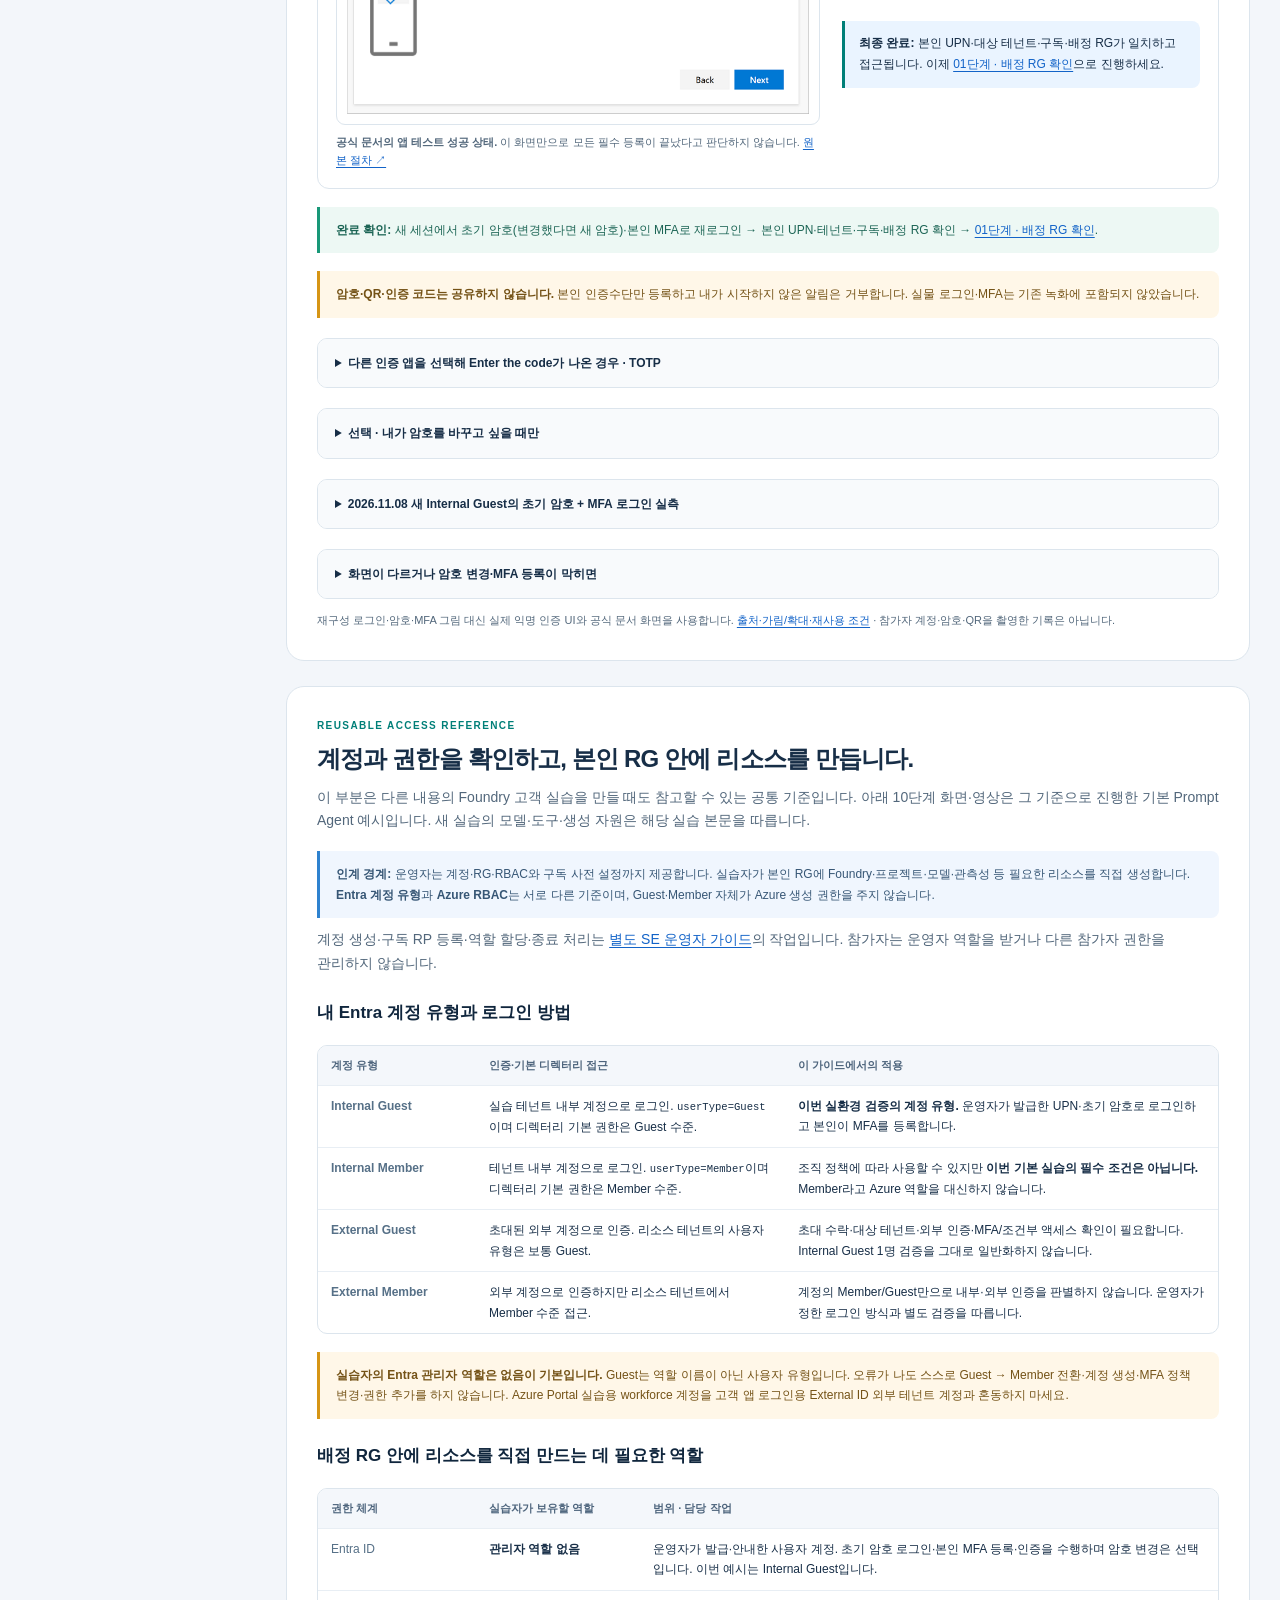
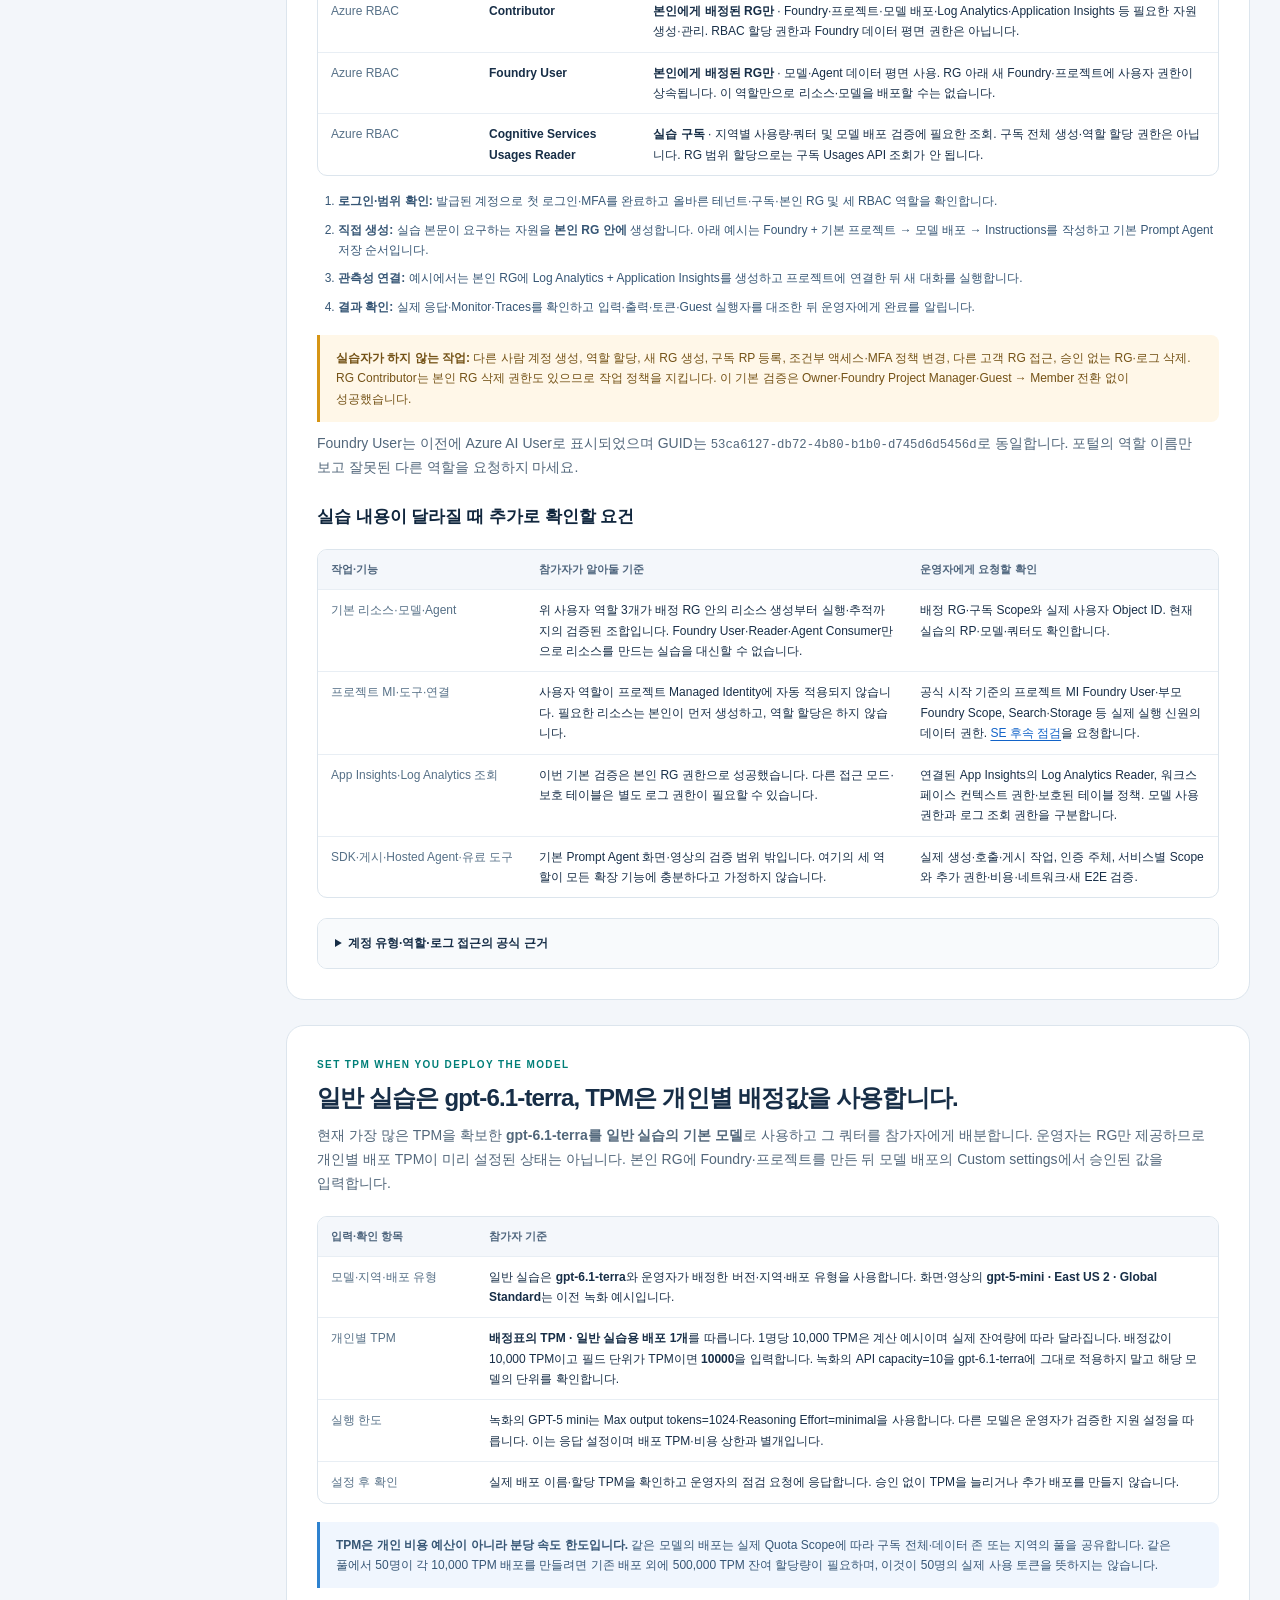
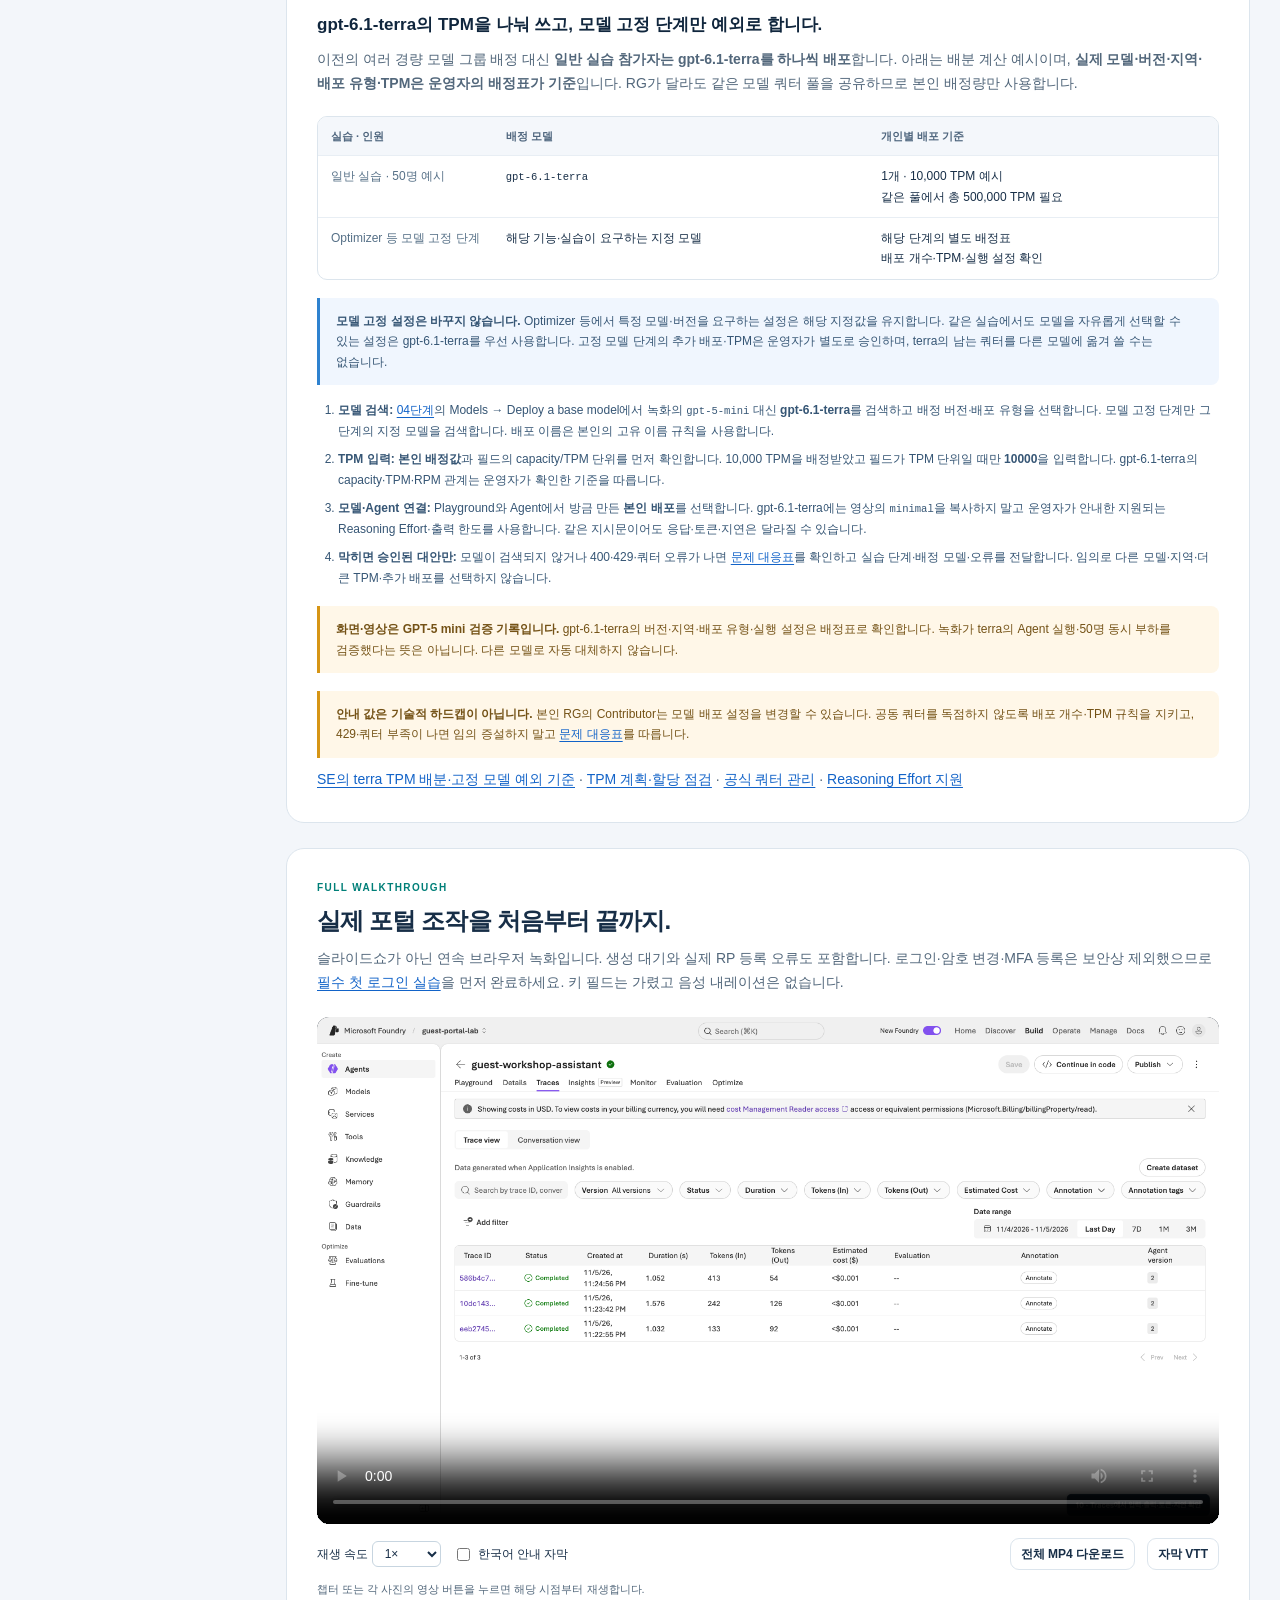
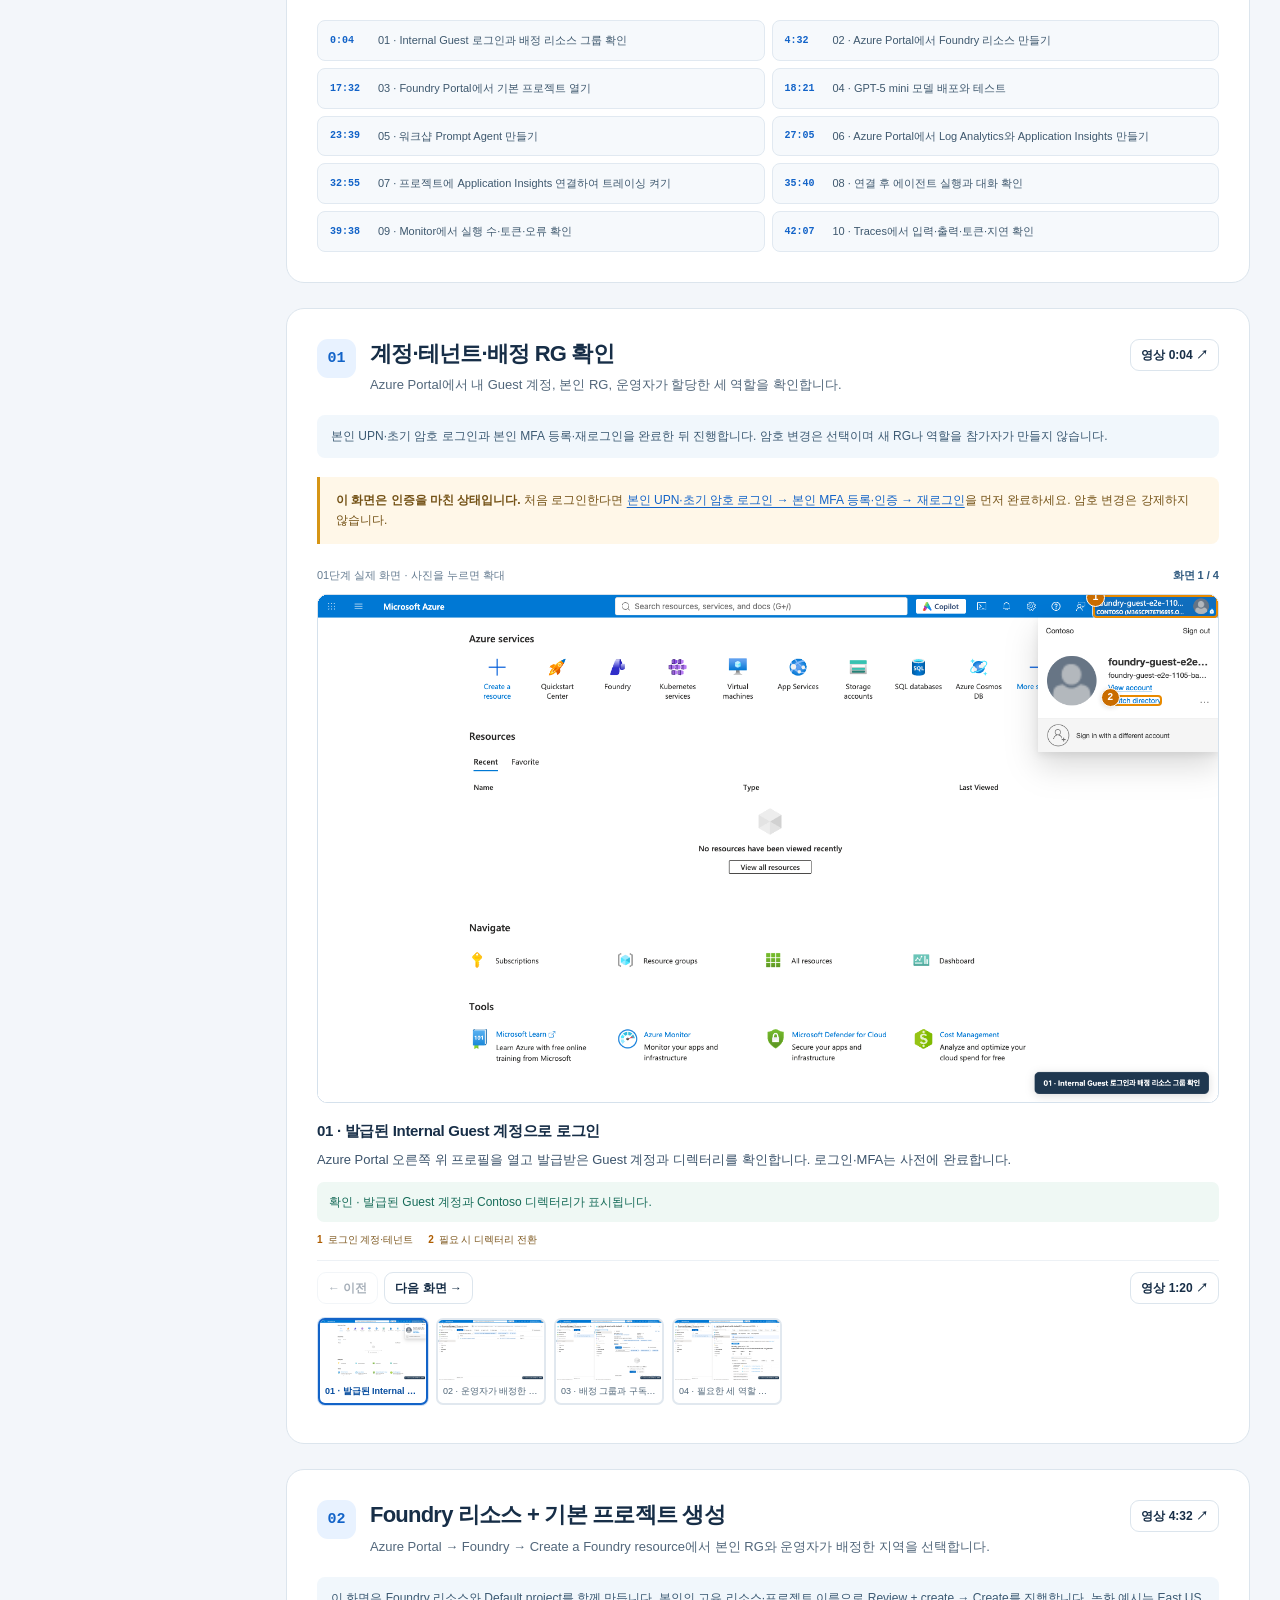
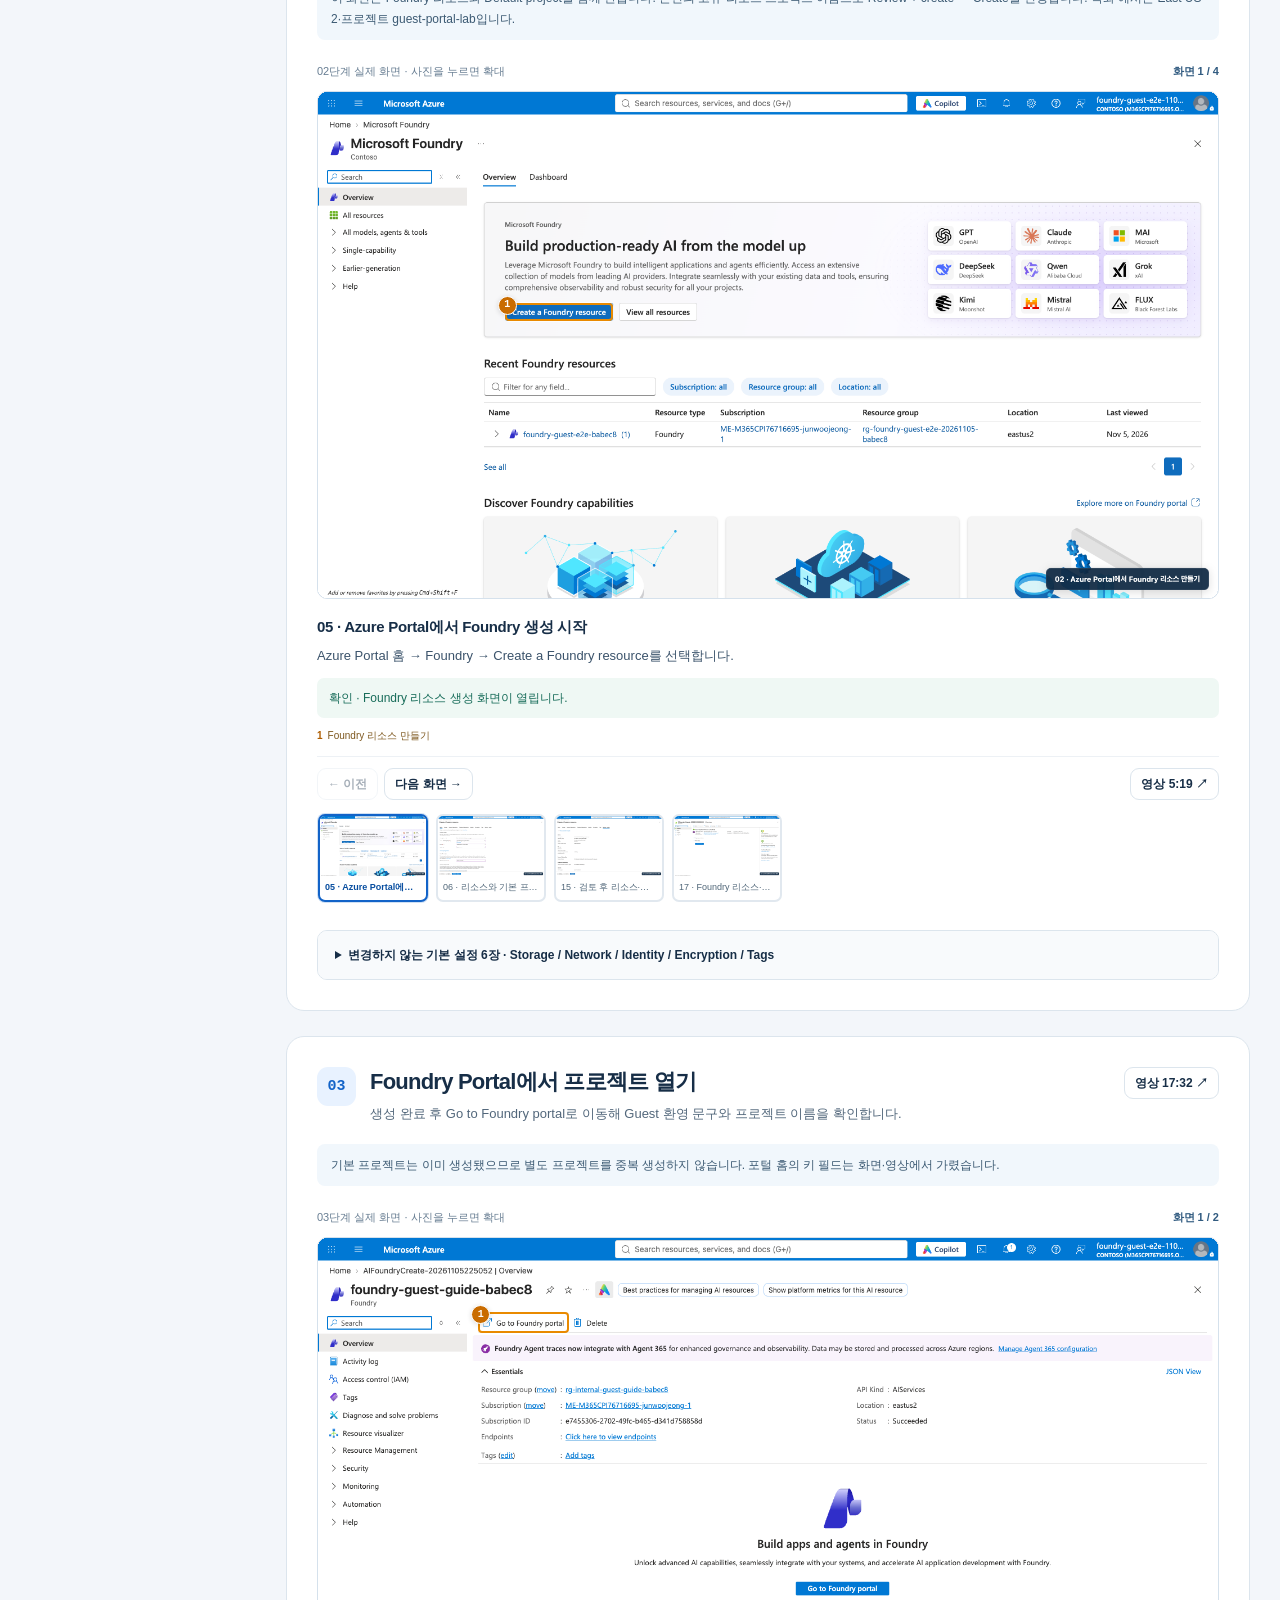
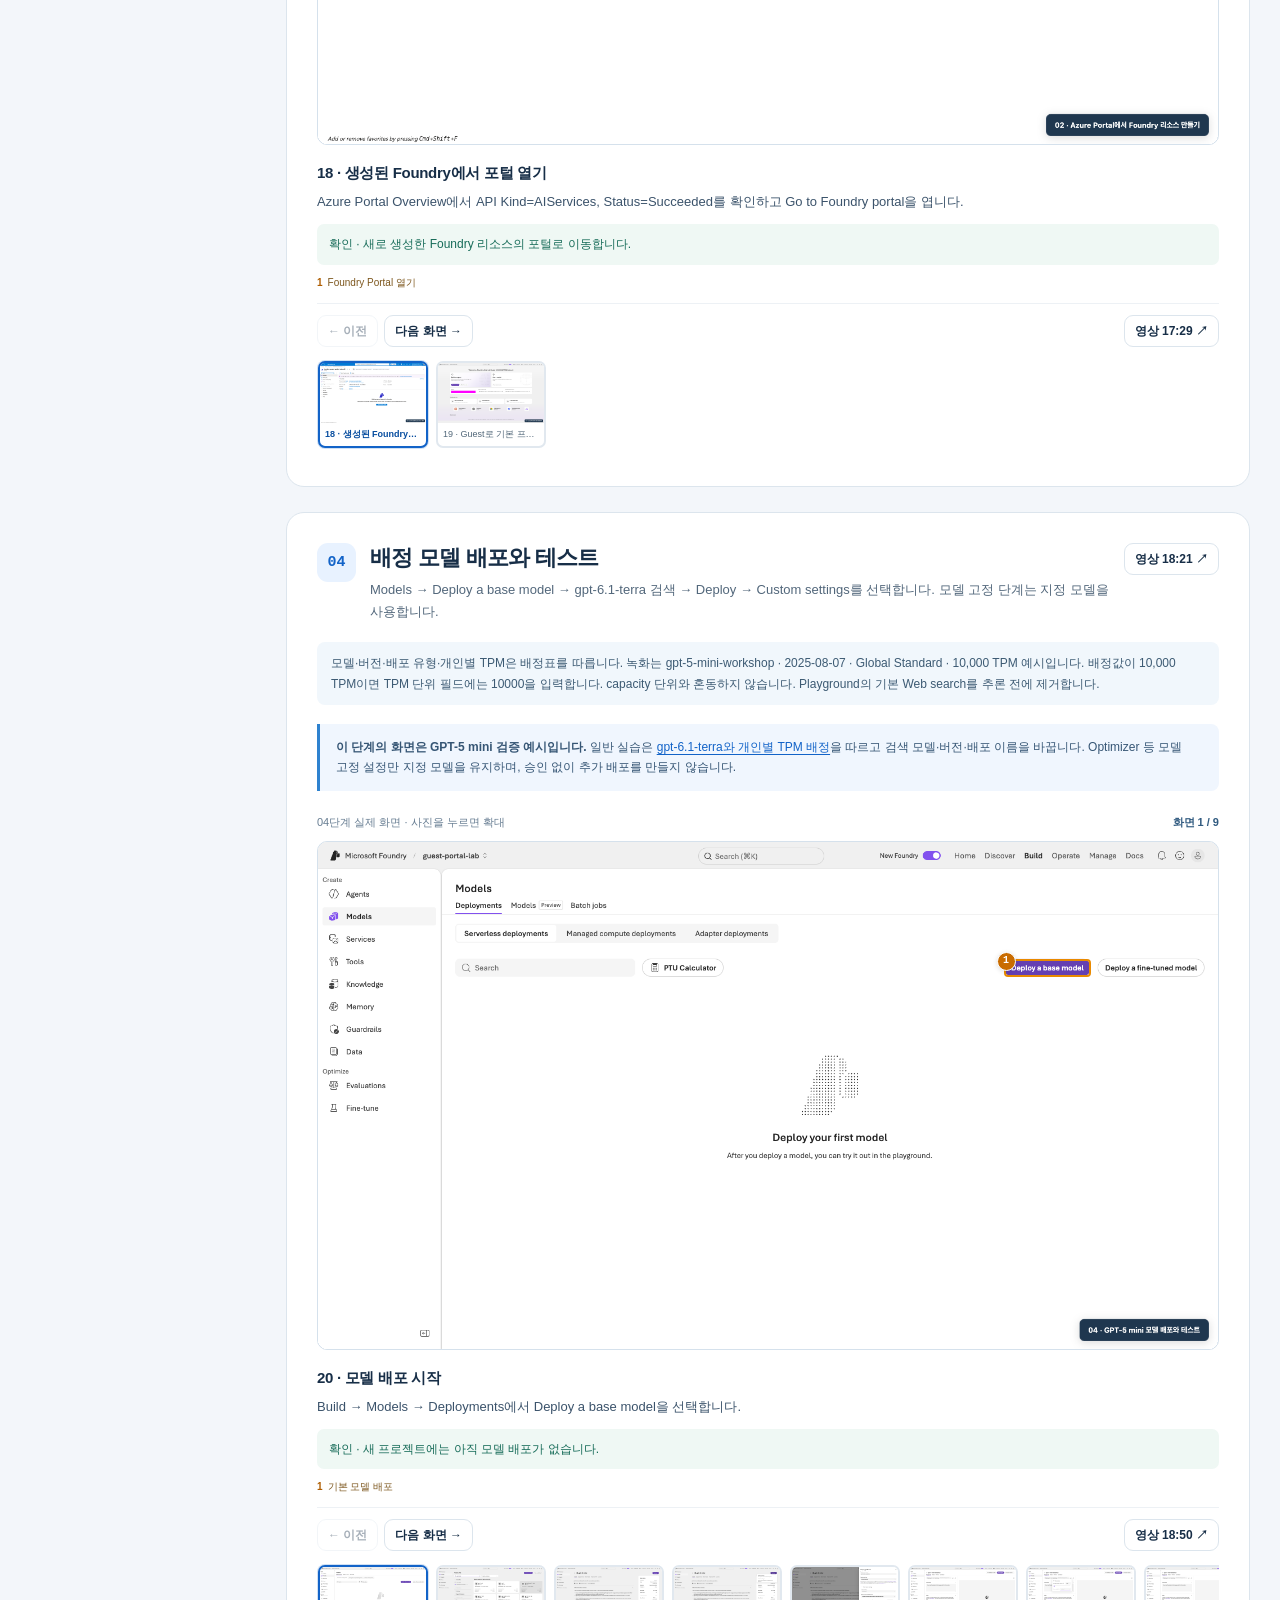
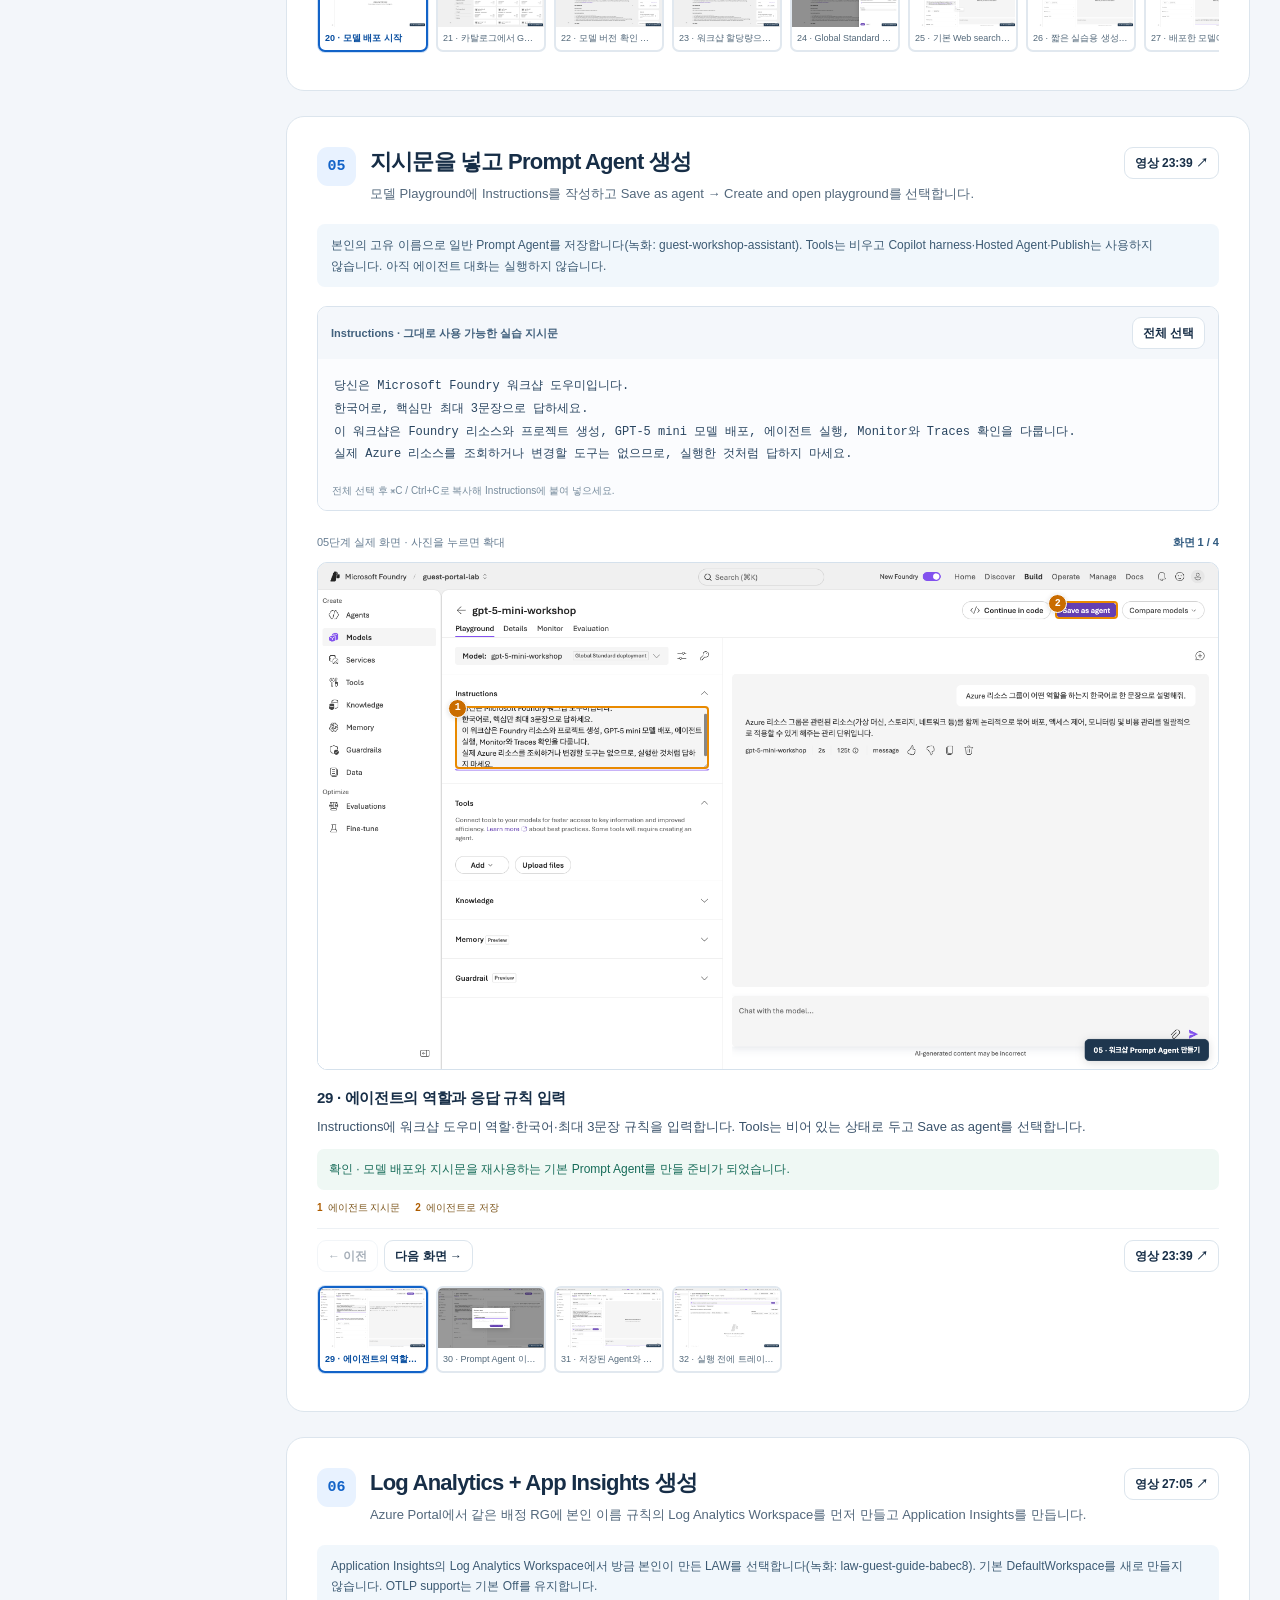
==== commit 3f6b868f: "Keep workshop passwords and clarify verified Guest MFA Create new accounts without forcing a passwor" ====
--- a/index.html
+++ b/index.html
@@ -16,7 +16,7 @@
       <a class="brand" href="#top"><span class="brand-mark" aria-hidden="true">IG</span> Microsoft Foundry <span class="top-meta">/ 실습자 가이드</span></a>
       <div class="topbar-tools">
         <button class="button small theme-toggle" id="theme-toggle" type="button" aria-pressed="false">다크 테마</button>
-        <span class="top-meta">실제 Internal Guest 검증 · 2026.11.05</span>
+        <span class="top-meta">E2E 2026.11.05 · 로그인 실측 2026.11.08</span>
       </div>
       <span class="sr-only" id="theme-status" role="status"></span>
     </div>
@@ -75,7 +75,7 @@
       <p class="nav-title">HANDS-ON ROADMAP</p>
       <nav class="toc" id="toc" aria-label="페이지 목차">
         <a href="#prepare"><span class="nav-number">준비</span>시작 전 5가지 확인</a>
-        <a href="#first-sign-in"><span class="nav-number">필수</span>첫 로그인·암호 변경·MFA</a>
+        <a href="#first-sign-in"><span class="nav-number">필수</span>초기 암호 로그인·MFA</a>
         <a href="github-copilot.html"><span class="nav-number">GH</span>조직 가입·Copilot 준비 ↗</a>
         <a href="#responsibilities"><span class="nav-number">공통</span>계정 유형·필수 RBAC</a>
         <a href="#model-quota"><span class="nav-number">TPM</span>모델 배포 한도</a>
@@ -90,9 +90,9 @@
       <section class="panel observed-section" id="prepare">
         <p class="section-label">BEFORE YOU START · USE YOUR ASSIGNED VALUES</p>
         <h2>운영자에게 받은 5가지를 먼저 확인하세요.</h2>
-        <p class="intro">실습 시작은 <strong>발급 계정 로그인 → 첫 암호 변경·MFA 등록 → 본인 배정 RG 확인</strong>입니다. 계정·RG·권한은 운영자가 준비합니다. 참가자는 새 RG를 만들거나 운영자용 스크립트를 실행하지 않습니다. 이 예시는 포털만 사용하며 Cloud Shell·코드는 필요하지 않습니다.</p>
+        <p class="intro">실습 시작은 <strong>초기 암호로 발급 계정 로그인 → 본인 MFA 등록·인증 → 배정 RG 확인</strong>입니다. <strong>첫 암호 변경은 강제하지 않습니다.</strong> 참가자는 새 RG를 만들거나 운영자 스크립트를 실행하지 않습니다. 이 예시는 포털만 사용하며 Cloud Shell·코드는 필요하지 않습니다.</p>
         <ol class="task-list" aria-label="운영자에게 받을 다섯 가지">
-          <li><strong>로그인 계정:</strong> 본인 UPN과 별도 경로로 받은 초기 암호. 첫 암호 변경·MFA 등록은 본인이 완료합니다. <a href="#first-sign-in">첫 로그인 실습 절차 →</a></li>
+          <li><strong>로그인 계정:</strong> 본인 UPN(User Principal Name)과 별도 전달된 초기 암호. 초기 암호 그대로 로그인하며 변경은 선택입니다. <strong>MFA 등록·인증은 본인이 완료</strong>합니다. <a href="#first-sign-in">첫 로그인 절차 →</a></li>
           <li><strong>대상 테넌트·구독:</strong> 사용할 디렉터리와 Subscription ID. 기존 회사·개인 계정의 환경과 혼동하지 않습니다.</li>
           <li><strong>본인 RG·지역·이름 규칙:</strong> 배정 RG 이름/링크와 허용 지역, 본인 고유 리소스 이름 규칙.</li>
           <li><strong>모델 배정:</strong> 모델·버전·배포 유형·TPM·배포 개수, 지원되는 Reasoning Effort·출력 한도. <a href="#model-quota">배포 시 입력 기준 →</a></li>
@@ -124,10 +124,12 @@
       </section>
       <section class="panel observed-section" id="first-sign-in">
         <p class="section-label">REQUIRED FIRST LAB · SIGN IN AND SECURE YOUR ACCOUNT</p>
-        <h2>필수 실습 · 첫 로그인, 암호 변경, MFA 등록</h2>
-        <p class="intro"><strong>로그인 계정: 본인 UPN과 별도 경로로 받은 초기 암호. 첫 암호 변경·MFA 등록은 본인이 완료합니다.</strong> 아래는 실제 익명 로그인 화면과 공식 문서의 참고 화면입니다. 사진의 번호 → 오른쪽 조작 → 다음 상태 순서로 진행하세요.</p>
+        <h2>필수 실습 · 초기 암호 로그인과 본인 MFA 등록</h2>
+        <p class="intro"><strong>본인 UPN과 별도 전달된 초기 암호로 로그인합니다. 몇 시간 실습용 계정은 암호 변경을 강제하지 않으며, MFA 등록·인증은 본인이 완료합니다.</strong> UPN은 <strong>User Principal Name</strong>, 즉 <code>사용자명@도메인</code> 형태의 로그인 ID입니다. 이메일 주소나 GitHub 사용자명과 혼동하지 않습니다.</p>
         <p class="intro"><a class="button" href="https://portal.azure.com/" target="_blank" rel="noopener noreferrer">Azure Portal 열기 ↗</a> · 승인된 교육망·기기의 InPrivate 또는 별도 프로필을 사용하세요.</p>
-        <div class="screen-shortcuts"><a class="button small" href="#signin-upn">로그인</a><a class="button small" href="#signin-password">암호 변경</a><a class="button small" href="#signin-qr">QR 등록</a><a class="button small" href="#signin-approved">완료 확인</a></div>
+        <div class="screen-shortcuts"><a class="button small" href="#signin-upn">로그인</a><a class="button small" href="#signin-qr">QR 등록</a><a class="button small" href="#signin-approved">완료 확인</a><a class="button small" href="#signin-password">암호 변경(선택)</a></div>
+        <div class="notice"><strong>암호 변경 강제 없음 ≠ MFA 생략.</strong> 초기 암호를 유지해도 조직이 요구하는 MFA·조건부 액세스를 완료합니다. 이미 등록한 본인 수단이 있으면 신규 등록 대신 인증만 나올 수 있습니다.</div>
+        <p class="intro">아래 앱 화면은 <strong>Microsoft Authenticator 알림 방식</strong>의 공식 예시입니다. 실제 화면에서 다른 인증 앱을 선택해 <strong>Enter the code</strong>가 나오면 <a href="#signin-totp">TOTP 코드 방식 안내</a>를 따르세요. 알림 승인 화면을 기다리지 않습니다.</p>
         <ol class="screen-grid screen-walkthrough" aria-label="로그인과 MFA를 완료하는 화면별 순서">
           <li class="screen-card" id="signin-upn">
             <div class="screen-header"><span class="stage-number">01</span><h3>본인 UPN → 초기 암호</h3></div>
@@ -141,45 +143,26 @@
                   <li><strong>전자 메일, 전화 또는 Skype</strong> 칸에 운영자가 준 <strong>본인 UPN 전체</strong>를 입력합니다. GitHub 사용자명이나 평소 회사·개인 계정이 아닙니다.</li>
                   <li><strong>다음 / Next</strong> → 다음 암호 화면에서 <strong>별도 경로로 받은 초기 암호</strong> 입력 → <strong>로그인 / Sign in</strong>.</li>
                 </ol>
-                <p class="screen-check"><strong>다음 상태:</strong> 첫 암호 변경 또는 MFA 등록 안내가 나타납니다. 정책에 따라 순서는 달라질 수 있습니다.</p>
+                <p class="screen-check"><strong>다음 상태:</strong> 새 계정은 “Let's keep your account secure / More information required” 등의 MFA 등록 안내로 이어집니다. 이미 등록된 계정은 본인 수단으로 MFA 인증합니다.</p>
                 <p class="screen-action"><strong>누르지 않을 것:</strong> “계정을 만드세요”·다른 계정 로그인 옵션. 이미 발급된 실습 계정을 사용합니다.</p>
               </div>
             </div>
           </li>
-          <li class="screen-card" id="signin-password">
-            <div class="screen-header"><span class="stage-number">02</span><h3>초기 암호를 본인 암호로 변경</h3></div>
-            <div class="screen-body">
-              <figure class="screen-figure">
-                <a href="assets/onboarding/password-change-fields.png" target="_blank" rel="noopener noreferrer" aria-label="공식 암호 변경 화면의 세 입력칸 크게 보기"><img src="assets/onboarding/password-change-fields.png" width="620" height="475" loading="lazy" alt="공식 암호 변경 화면의 Old password, Create new password, Confirm new password와 submit 버튼에 1부터 4 번호 표시"></a>
-                <figcaption><strong>공식 문서의 암호 변경 입력 영역 확대.</strong> 계정명·불필요한 영역을 제외하고 번호를 추가했습니다. 문서 당시 UI이므로 최초 로그인 자동 변경 화면의 모양·버튼 이름은 다를 수 있습니다. <a href="https://support.microsoft.com/en-us/accounts-billing/work-school/change-your-work-or-school-account-password" target="_blank" rel="noopener noreferrer">현재 공식 입력 기준 ↗</a></figcaption>
-              </figure>
-              <div class="screen-instructions">
-                <ol class="field-steps">
-                  <li><strong>Old / Current password:</strong> 개별 전달받은 초기 암호.</li>
-                  <li><strong>Create new / New password:</strong> 조직 정책을 충족하는 본인이 정한 새 암호.</li>
-                  <li><strong>Confirm new password:</strong> 2번과 정확히 같은 새 암호.</li>
-                  <li>실제 화면의 <strong>Submit / 로그인 / 다음</strong> 안내에 따라 완료합니다.</li>
-                </ol>
-                <p class="screen-check"><strong>다음 상태:</strong> 새 암호가 적용되고 필요한 보안 정보 등록으로 이어집니다. 이후 로그인에는 초기 암호가 아닌 새 암호를 사용합니다.</p>
-                <p class="screen-action">이 사진은 입력칸 참고용이지 현재 참가자의 최초 변경 기록이 아닙니다. 사진의 암호 강도·문자 수 대신 실제 조직 정책을 따르세요.</p>
-              </div>
-            </div>
-          </li>
           <li class="screen-card">
-            <div class="screen-header"><span class="stage-number">03</span><h3>본인 휴대폰에 Authenticator 설치</h3></div>
+            <div class="screen-header"><span class="stage-number">02</span><h3>본인 휴대폰에 Authenticator 설치</h3></div>
             <div class="screen-body">
               <figure class="screen-figure">
                 <a href="assets/onboarding/mfa-get-app.png" target="_blank" rel="noopener noreferrer" aria-label="공식 Authenticator 설치 화면 크게 보기"><img src="assets/onboarding/mfa-get-app.png" width="894" height="450" loading="lazy" alt="Microsoft 공식 Start by getting the app 화면의 Download now와 Next 버튼"></a>
                 <figcaption><strong>Microsoft 공식 화면.</strong> 하단 선택사항만 잘라냈습니다. <a href="https://learn.microsoft.com/entra/identity/authentication/concept-registration-mfa-sspr-combined" target="_blank" rel="noopener noreferrer">원본·등록 정책 ↗</a></figcaption>
               </figure>
               <div class="screen-instructions">
-                <ol class="field-steps"><li><strong>추가 정보 필요 / More information required</strong>가 나오면 Next를 선택합니다.</li><li><strong>Start by getting the app</strong>에서 본인 휴대폰에 <strong>Microsoft Authenticator</strong>를 설치합니다.</li><li>설치 후 컴퓨터에서 <strong>Next</strong>.</li></ol>
+                <ol class="field-steps"><li><strong>Let's keep your account secure / More information required</strong>가 나오면 Next를 선택합니다.</li><li><strong>Install Microsoft Authenticator / Start by getting the app</strong>에서 본인 휴대폰에 앱을 설치합니다.</li><li>설치 후 컴퓨터에서 <strong>Next</strong>. 조직이 제공한 다른 인증 앱 경로는 안내에 따라 선택하며 임의로 정책을 바꾸지 않습니다.</li></ol>
                 <p class="screen-check"><strong>다음 상태:</strong> “Set up your account” 화면이 나타납니다. 다른 인증 방법을 조직이 지정했다면 그 안내를 따릅니다.</p>
               </div>
             </div>
           </li>
           <li class="screen-card">
-            <div class="screen-header"><span class="stage-number">04</span><h3>앱에 회사 또는 학교 계정 추가</h3></div>
+            <div class="screen-header"><span class="stage-number">03</span><h3>앱에 회사 또는 학교 계정 추가</h3></div>
             <div class="screen-body">
               <figure class="screen-figure">
                 <a href="assets/onboarding/mfa-add-account.png" target="_blank" rel="noopener noreferrer" aria-label="공식 Authenticator 계정 추가 안내 크게 보기"><img src="assets/onboarding/mfa-add-account.png" width="600" height="403" loading="lazy" alt="Microsoft 공식 Set up your account 화면에서 Work or school 계정 추가 후 Next를 선택하는 안내"></a>
@@ -192,7 +175,7 @@
             </div>
           </li>
           <li class="screen-card" id="signin-qr">
-            <div class="screen-header"><span class="stage-number">05</span><h3>실제 본인 화면의 QR을 스캔</h3></div>
+            <div class="screen-header"><span class="stage-number">04</span><h3>실제 본인 화면의 QR을 스캔</h3></div>
             <div class="screen-body">
               <figure class="screen-figure">
                 <a href="assets/onboarding/mfa-qr-masked.png" target="_blank" rel="noopener noreferrer" aria-label="공식 QR 등록 화면 크게 보기, QR 정보는 가림"><img src="assets/onboarding/mfa-qr-masked.png" width="770" height="618" loading="lazy" alt="실제 공식 Scan the QR code 화면에서 QR 전체를 가리고 QR 영역과 Next에 1과 2 번호를 표시"></a>
@@ -206,38 +189,67 @@
             </div>
           </li>
           <li class="screen-card">
-            <div class="screen-header"><span class="stage-number">06</span><h3>승인 대기 화면 → 본인 휴대폰에서 승인</h3></div>
+            <div class="screen-header"><span class="stage-number">05</span><h3>본인 인증 앱의 알림 또는 인증 코드로 확인</h3></div>
             <div class="screen-body">
               <figure class="screen-figure">
                 <a href="assets/onboarding/mfa-test-pending.png" target="_blank" rel="noopener noreferrer" aria-label="공식 MFA 테스트 승인 대기 화면 크게 보기"><img src="assets/onboarding/mfa-test-pending.png" width="739" height="505" loading="lazy" alt="공식 Let's try it out 화면의 Approve the notification 문구와 비활성화된 Next 버튼"></a>
                 <figcaption><strong>공식 문서의 승인 대기 상태.</strong> Next가 아직 비활성화되어 있습니다. <a href="https://support.microsoft.com/en-us/accounts-billing/work-school/set-up-security-info-from-a-sign-in-page" target="_blank" rel="noopener noreferrer">원본 절차 ↗</a></figcaption>
               </figure>
               <div class="screen-instructions">
-                <ol class="field-steps"><li>본인 휴대폰의 Microsoft Authenticator 테스트 알림을 엽니다.</li><li><strong>내가 시작한 요청</strong>인지 확인합니다. 실제 화면이 숫자 일치를 요구하면 그 숫자를 확인·입력한 뒤 승인합니다.</li><li>컴퓨터가 승인 결과를 받을 때까지 기다립니다. 비활성화된 Next를 반복해서 누르지 않습니다.</li></ol>
-                <p class="screen-check"><strong>다음 상태:</strong> “Notification approved”와 초록색 체크가 나타나고 Next가 활성화됩니다.</p>
+                <ol class="field-steps"><li>알림 방식이면 본인 휴대폰의 테스트 알림을 열고 <strong>내가 시작한 요청</strong>과 숫자 일치를 확인·승인합니다.</li><li>조직이 허용한 다른 인증 앱이 <strong>Enter the code</strong>를 표시하면 본인 앱의 현재 6자리 코드를 입력합니다. 코드를 공유하지 않습니다.</li><li>컴퓨터가 인증 결과를 받을 때까지 기다립니다. 비활성화된 Next를 반복해서 누르지 않습니다.</li></ol>
+                <p class="screen-check"><strong>다음 상태:</strong> 알림 방식은 “Notification approved”와 초록색 체크·활성화된 Next, TOTP 방식은 실제 코드 확인 성공·다음 안내입니다.</p>
               </div>
             </div>
           </li>
           <li class="screen-card" id="signin-approved">
-            <div class="screen-header"><span class="stage-number">07</span><h3>Notification approved → 나머지 등록 완료</h3></div>
+            <div class="screen-header"><span class="stage-number">06</span><h3>앱 인증 성공 → 나머지 등록 완료</h3></div>
             <div class="screen-body">
               <figure class="screen-figure">
                 <a href="assets/onboarding/mfa-test-approved.png" target="_blank" rel="noopener noreferrer" aria-label="공식 MFA 테스트 승인 성공 화면 크게 보기"><img src="assets/onboarding/mfa-test-approved.png" width="740" height="505" loading="lazy" alt="공식 Notification approved 초록색 체크와 활성화된 파란색 Next 버튼"></a>
                 <figcaption><strong>공식 문서의 앱 테스트 성공 상태.</strong> 이 화면만으로 모든 필수 등록이 끝났다고 판단하지 않습니다. <a href="https://support.microsoft.com/en-us/accounts-billing/work-school/set-up-security-info-from-a-sign-in-page" target="_blank" rel="noopener noreferrer">원본 절차 ↗</a></figcaption>
               </figure>
               <div class="screen-instructions">
-                <ol class="field-steps"><li><strong>Notification approved</strong> 확인 → <strong>Next</strong>.</li><li>조직이 추가 인증 방법을 요구하면 이어서 등록하고 최종 <strong>Done / 완료</strong>까지 진행합니다.</li><li>로그아웃 후 새 세션에서 <strong>변경한 암호·본인 MFA</strong>로 재로그인합니다.</li></ol>
+                <ol class="field-steps"><li><strong>Notification approved / 코드 확인 성공</strong> 등 실제 인증 결과를 확인하고 표시된 Next·계속 버튼을 선택합니다.</li><li>조직이 요구하는 추가 방법과 최종 <strong>Done / 완료</strong> 안내까지 진행합니다. 선택 추천 안내와 필수 MFA 등록을 혼동하지 않습니다.</li><li>로그아웃 후 새 세션에서 <strong>초기 암호·본인 MFA</strong>로 재로그인합니다. 선택적으로 암호를 바꿨다면 본인 새 암호를 사용합니다.</li></ol>
                 <p class="screen-check"><strong>최종 완료:</strong> 본인 UPN·대상 테넌트·구독·배정 RG가 일치하고 접근됩니다. 이제 <a href="#step-account">01단계 · 배정 RG 확인</a>으로 진행하세요.</p>
               </div>
             </div>
           </li>
         </ol>
-        <div class="notice success"><strong>완료 확인:</strong> 로그아웃 → 새 세션에서 변경한 암호·본인 MFA로 재로그인 → 본인 UPN·테넌트·구독·배정 RG 확인. 모두 확인한 뒤 <a href="#step-account">01단계 · 배정 RG 확인</a>으로 진행합니다.</div>
+        <div class="notice success"><strong>완료 확인:</strong> 새 세션에서 초기 암호(변경했다면 새 암호)·본인 MFA로 재로그인 → 본인 UPN·테넌트·구독·배정 RG 확인 → <a href="#step-account">01단계 · 배정 RG 확인</a>.</div>
         <div class="notice warning"><strong>암호·QR·인증 코드는 공유하지 않습니다.</strong> 본인 인증수단만 등록하고 내가 시작하지 않은 알림은 거부합니다. 실물 로그인·MFA는 기존 녹화에 포함되지 않았습니다.</div>
+        <details id="signin-totp">
+          <summary>다른 인증 앱을 선택해 Enter the code가 나온 경우 · TOTP</summary>
+          <div class="details-body">
+            <p><strong>실제 조직 화면이 제공한 경우에만</strong> 사용합니다. 앱 설치 화면의 <strong>Set up a different authentication app</strong>을 선택했다면 위 회사·학교 계정의 알림 설정 대신 다음 순서를 따릅니다.</p>
+            <ol class="task-list">
+              <li><strong>Set up your account in app:</strong> 본인 승인된 인증 앱에 실제 화면의 QR로 계정을 추가합니다. 수동 등록이 필요하면 본인 화면의 <strong>Copy name / Copy key</strong> 값을 본인 앱에만 입력합니다. QR·키를 촬영·제출하지 않습니다.</li>
+              <li><strong>Enter the code:</strong> 본인 앱의 현재 <strong>6자리 코드</strong> 입력 → Next → 실제 성공 결과와 남은 필수 안내 확인. 알림 승인·Notification approved 화면은 나오지 않을 수 있습니다.</li>
+              <li>새 세션에서 초기 암호(변경했다면 새 암호)와 본인 앱 코드를 사용해 재로그인합니다. 이미 TOTP로 MFA를 완료한 뒤 표시되는 선택 앱 추천은 필수 등록과 구분합니다. 방법이 없거나 차단되면 운영자에게 확인하며 정책을 우회하지 않습니다.</li>
+            </ol>
+            <p>11월 8일 새 테스트 Guest에서 확인한 방식은 이 <strong>Software OATH(TOTP)</strong>입니다. <a href="https://learn.microsoft.com/entra/identity/authentication/concept-authentication-oath-tokens" target="_blank" rel="noopener noreferrer">Microsoft 공식 OATH 설명 ↗</a></p>
+          </div>
+        </details>
+        <details id="signin-password">
+          <summary>선택 · 내가 암호를 바꾸고 싶을 때만</summary>
+          <div class="details-body">
+            <p><strong>이번 실습의 필수 단계가 아닙니다.</strong> 본인이 변경하려면 공식 암호 변경 페이지에서 현재 사용 중인 암호 → 새 암호 → 같은 새 암호 확인 → Submit을 진행합니다. 변경한 암호는 본인만 알고 이후 재로그인에 사용하며 운영자에게 보내지 않습니다.</p>
+            <figure class="screen-figure">
+              <a href="assets/onboarding/password-change-fields.png" target="_blank" rel="noopener noreferrer" aria-label="선택 암호 변경 입력칸 크게 보기"><img src="assets/onboarding/password-change-fields.png" width="620" height="475" loading="lazy" alt="선택 암호 변경 화면의 현재 암호, 새 암호, 확인과 submit 버튼"></a>
+              <figcaption>공식 문서의 입력 영역 확대·번호 추가 예시입니다. 화면의 문자 수·강도 기준 대신 실제 조직 정책을 따릅니다. <a href="https://support.microsoft.com/en-us/accounts-billing/work-school/change-your-work-or-school-account-password" target="_blank" rel="noopener noreferrer">공식 변경 절차 ↗</a></figcaption>
+            </figure>
+          </div>
+        </details>
+        <details id="auth-test-evidence">
+          <summary>2026.11.08 새 Internal Guest의 초기 암호 + MFA 로그인 실측</summary>
+          <div class="details-body">
+            <p>비고객용 Guest 1개를 새로 만들고 암호 변경 요구 <code>false</code>, 초기 암호 유지, 새 브라우저 로그인과 정책이 제공한 <strong>Software OATH(TOTP)</strong> 등록·인증을 확인했습니다. 예상 Guest·테넌트가 일치했고 ARM·Graph가 토큰을 수락했으며 진단 정보에 <code>pwd</code>·<code>mfa</code>가 확인됐습니다. <a href="assets/guest-auth-verification.json">비밀 값 없는 검증 JSON</a>.</p>
+            <p><strong>검증 범위:</strong> 운영자 환경의 로그인 전용 테스트입니다. 이 계정에는 RG·Azure 역할을 추가하지 않아 구독 목록 0개가 정상입니다. 실제 참가자는 SE가 배정한 RG·세 역할을 확인해야 합니다. 교육장 네트워크·Microsoft Authenticator 푸시·Foundry E2E·50명 동시 사용을 대신 증명하지 않습니다.</p>
+          </div>
+        </details>
         <details>
           <summary>화면이 다르거나 암호 변경·MFA 등록이 막히면</summary>
           <div class="details-body">
-            <p>정책에 따라 암호 변경·MFA 화면 순서가 달라질 수 있지만 두 절차 모두 완료합니다. 초기 암호가 거부되거나 변경 화면이 없으면 운영자에게 확인합니다. 휴대폰 부재·등록 차단은 <a href="#troubleshooting">문제 대응표</a>와 승인된 문의 경로로 지원을 요청하고 정책을 우회하지 않습니다.</p>
+            <p>암호 변경 창이 없는 것은 이번 설정에서 정상입니다. 예상과 달리 변경을 요구하거나 초기 암호가 거부되면 계정 설정·만료·위험 정책을 운영자에게 확인합니다. MFA·조건부 액세스를 우회하거나 오류를 해결하려고 새 계정을 만들지 않습니다. 휴대폰 부재·등록 차단은 <a href="#troubleshooting">문제 대응표</a>로 지원을 요청합니다.</p>
             <p><a href="https://mysignins.microsoft.com/security-info" target="_blank" rel="noopener noreferrer">내 로그인 → 보안 정보</a>에서는 본인 계정·대상 테넌트를 확인한 뒤 등록 상태를 확인합니다. 운영자·다른 참가자의 인증수단으로 대신 등록하지 않습니다.</p>
           </div>
         </details>
@@ -269,7 +281,7 @@
           <table aria-labelledby="participant-roles" data-actor="participant">
             <thead><tr><th>권한 체계</th><th>실습자가 보유할 역할</th><th>범위 · 담당 작업</th></tr></thead>
             <tbody>
-              <tr><td>Entra ID</td><td><strong>관리자 역할 없음</strong></td><td>운영자가 발급·안내한 사용자 계정. 본인 로그인·필요한 첫 암호 변경·MFA 등록을 수행합니다. 이번 예시는 Internal Guest입니다.</td></tr>
+              <tr><td>Entra ID</td><td><strong>관리자 역할 없음</strong></td><td>운영자가 발급·안내한 사용자 계정. 초기 암호 로그인·본인 MFA 등록·인증을 수행하며 암호 변경은 선택입니다. 이번 예시는 Internal Guest입니다.</td></tr>
               <tr><td>Azure RBAC</td><td><strong>Contributor</strong></td><td><strong>본인에게 배정된 RG만</strong> · Foundry·프로젝트·모델 배포·Log Analytics·Application Insights 등 필요한 자원 생성·관리. RBAC 할당 권한과 Foundry 데이터 평면 권한은 아닙니다.</td></tr>
               <tr><td>Azure RBAC</td><td><strong>Foundry User</strong></td><td><strong>본인에게 배정된 RG만</strong> · 모델·Agent 데이터 평면 사용. RG 아래 새 Foundry·프로젝트에 사용자 권한이 상속됩니다. 이 역할만으로 리소스·모델을 배포할 수는 없습니다.</td></tr>
               <tr><td>Azure RBAC</td><td><strong>Cognitive Services Usages Reader</strong></td><td><strong>실습 구독</strong> · 지역별 사용량·쿼터 및 모델 배포 검증에 필요한 조회. 구독 전체 생성·역할 할당 권한은 아닙니다. RG 범위 할당으로는 구독 Usages API 조회가 안 됩니다.</td></tr>
@@ -643,7 +655,7 @@
       };
 
       const stages = [
-        {id:"account",title:"계정·테넌트·배정 RG 확인",lead:"Azure Portal에서 내 Guest 계정, 본인 RG, 운영자가 할당한 세 역할을 확인합니다.",note:"필수 첫 로그인 실습에서 본인 UPN·초기 암호 로그인, 첫 암호 변경·MFA 등록·재로그인을 완료한 뒤 진행합니다. 새 RG나 역할을 참가자가 만들지 않습니다."},
+        {id:"account",title:"계정·테넌트·배정 RG 확인",lead:"Azure Portal에서 내 Guest 계정, 본인 RG, 운영자가 할당한 세 역할을 확인합니다.",note:"본인 UPN·초기 암호 로그인과 본인 MFA 등록·재로그인을 완료한 뒤 진행합니다. 암호 변경은 선택이며 새 RG나 역할을 참가자가 만들지 않습니다."},
         {id:"resource",title:"Foundry 리소스 + 기본 프로젝트 생성",lead:"Azure Portal → Foundry → Create a Foundry resource에서 본인 RG와 운영자가 배정한 지역을 선택합니다.",note:"이 화면은 Foundry 리소스와 Default project를 함께 만듭니다. 본인의 고유 리소스·프로젝트 이름으로 Review + create → Create를 진행합니다. 녹화 예시는 East US 2·프로젝트 guest-portal-lab입니다."},
         {id:"project",title:"Foundry Portal에서 프로젝트 열기",lead:"생성 완료 후 Go to Foundry portal로 이동해 Guest 환영 문구와 프로젝트 이름을 확인합니다.",note:"기본 프로젝트는 이미 생성됐으므로 별도 프로젝트를 중복 생성하지 않습니다. 포털 홈의 키 필드는 화면·영상에서 가렸습니다."},
         {id:"model",title:"배정 모델 배포와 테스트",lead:"Models → Deploy a base model → gpt-6.1-terra 검색 → Deploy → Custom settings를 선택합니다. 모델 고정 단계는 지정 모델을 사용합니다.",note:"모델·버전·배포 유형·개인별 TPM은 배정표를 따릅니다. 녹화는 gpt-5-mini-workshop · 2025-08-07 · Global Standard · 10,000 TPM 예시입니다. 배정값이 10,000 TPM이면 TPM 단위 필드에는 10000을 입력합니다. capacity 단위와 혼동하지 않습니다. Playground의 기본 Web search를 추론 전에 제거합니다."},
@@ -673,7 +685,7 @@
         if (stage.id === "account") {
           const accountNotice = document.createElement("div");
           accountNotice.className = "notice warning";
-          accountNotice.innerHTML = '<strong>이 화면은 인증을 마친 상태입니다.</strong> 처음 로그인한다면 <a href="#first-sign-in">본인 UPN·초기 암호 로그인 → 첫 암호 변경·MFA 등록 → 재로그인</a>을 먼저 완료하세요.';
+          accountNotice.innerHTML = '<strong>이 화면은 인증을 마친 상태입니다.</strong> 처음 로그인한다면 <a href="#first-sign-in">본인 UPN·초기 암호 로그인 → 본인 MFA 등록·인증 → 재로그인</a>을 먼저 완료하세요. 암호 변경은 강제하지 않습니다.';
           section.insertBefore(accountNotice, section.querySelector(".main-gallery"));
         }
         if (stage.id === "model") {
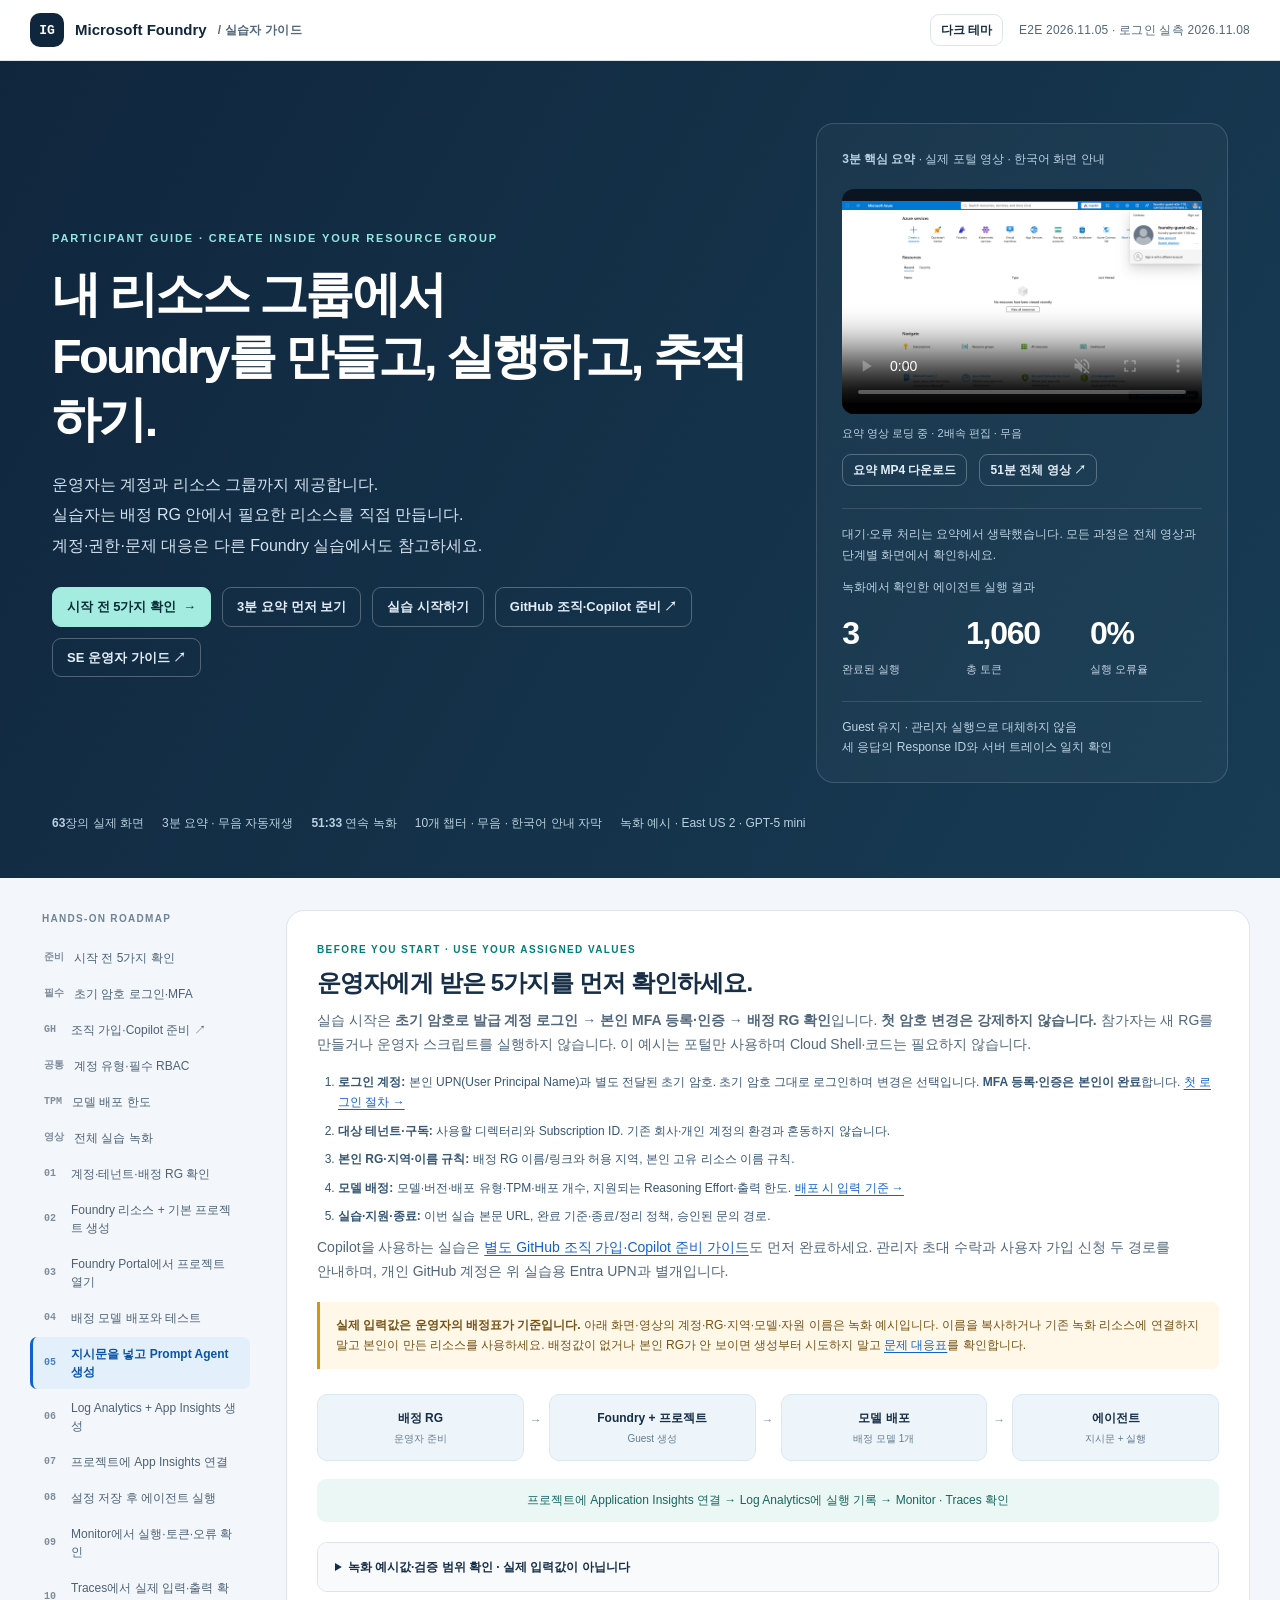
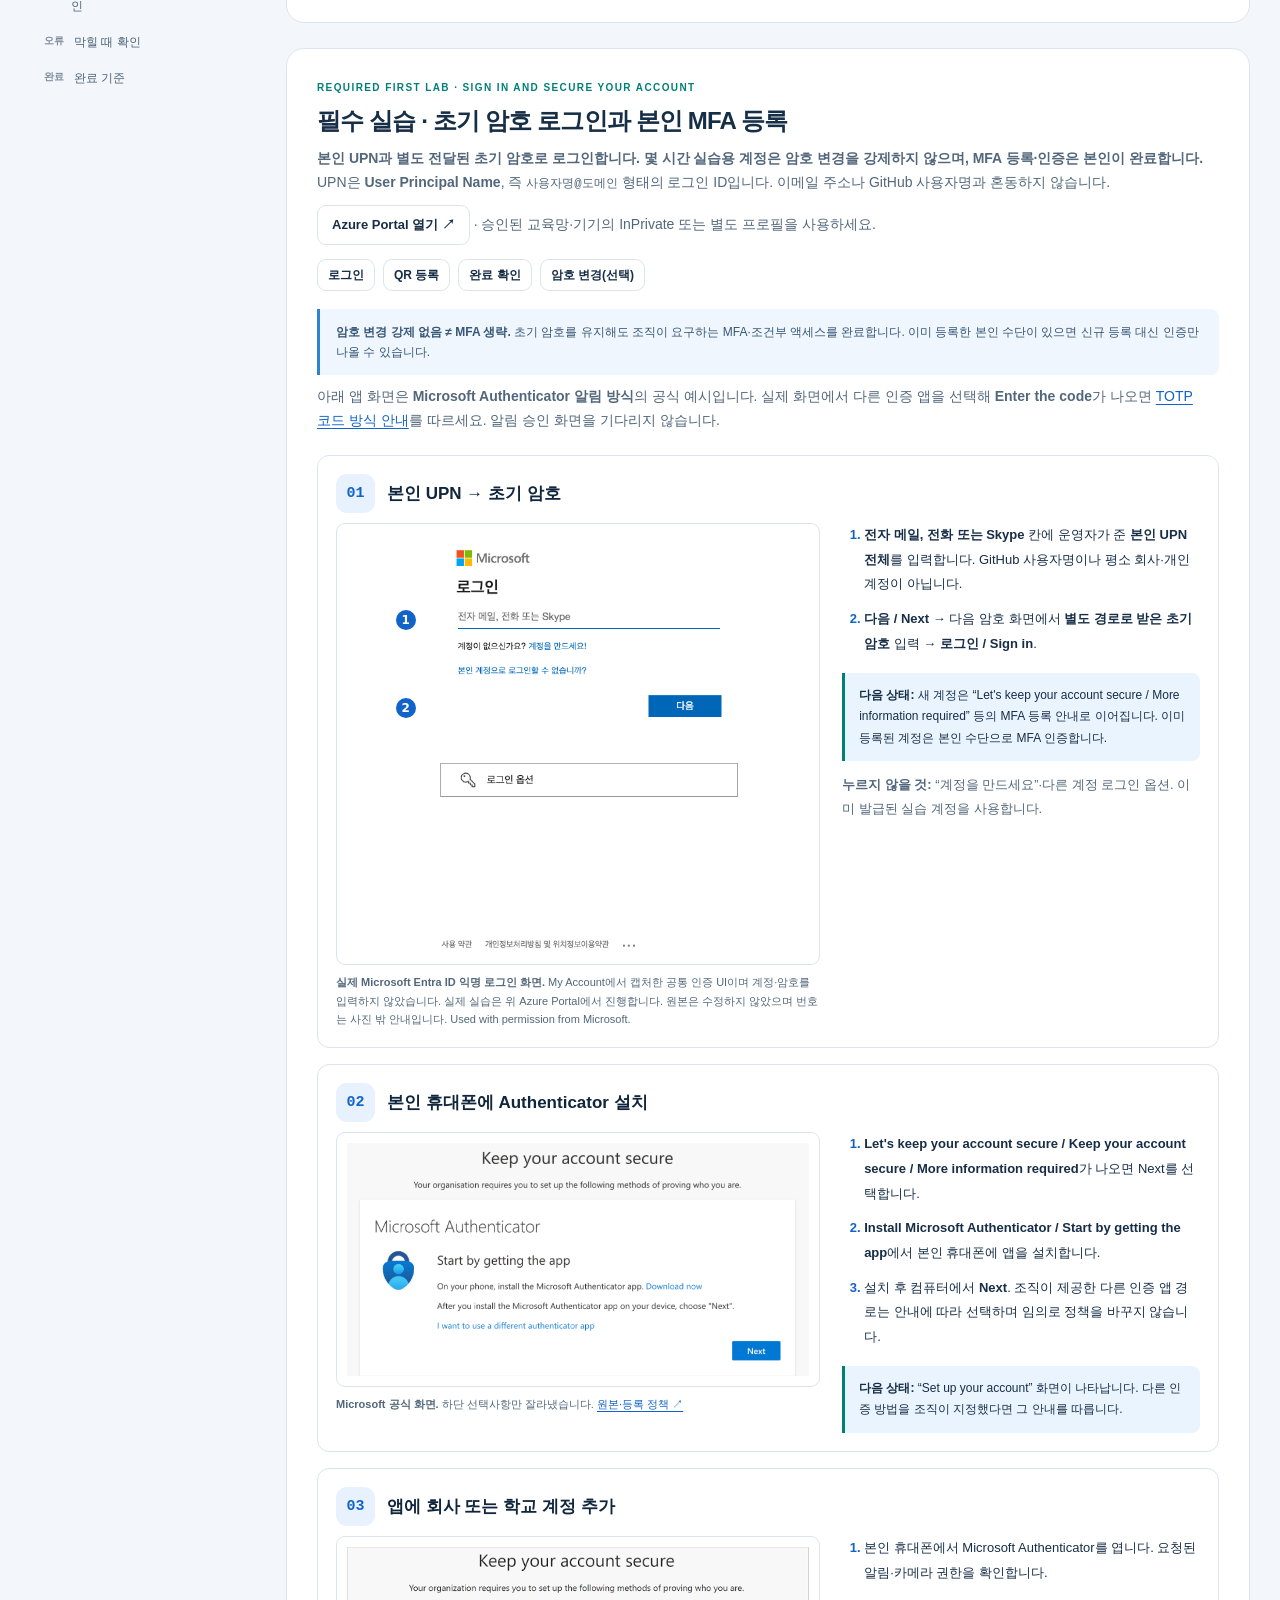
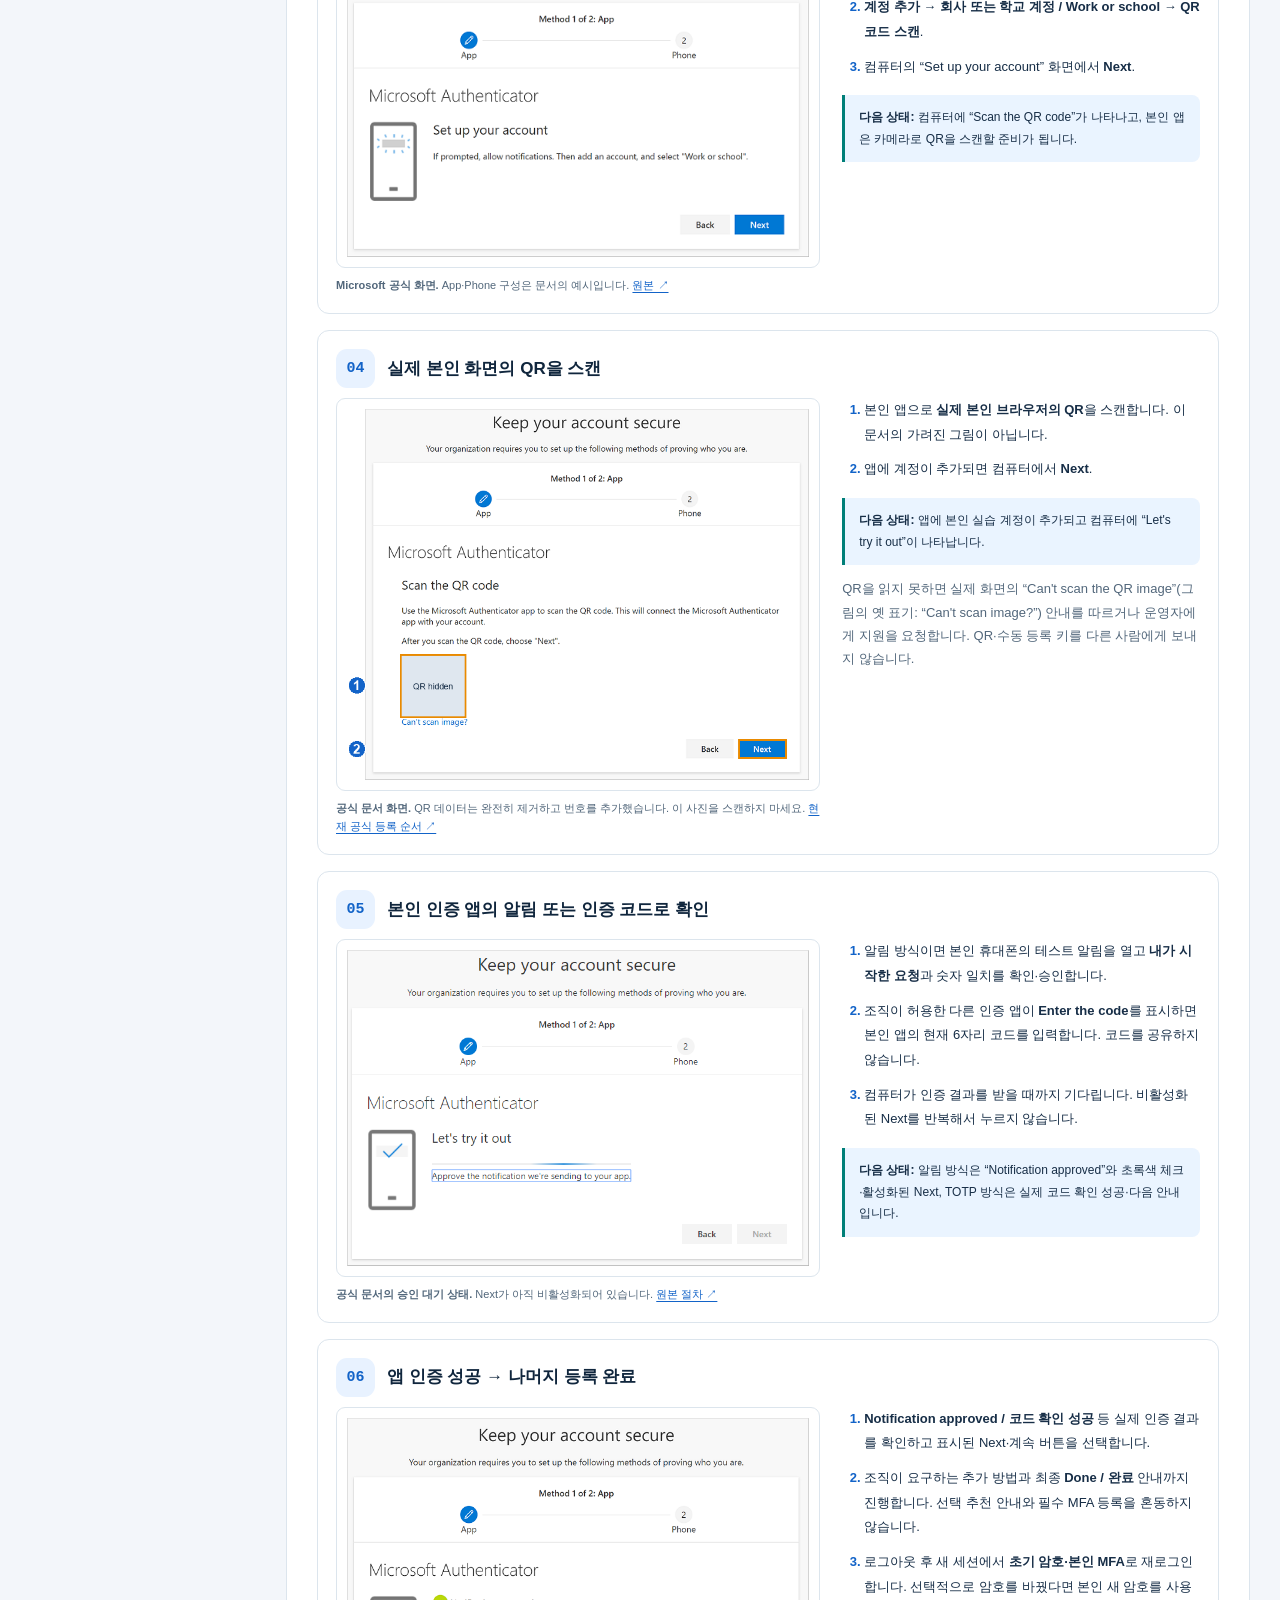
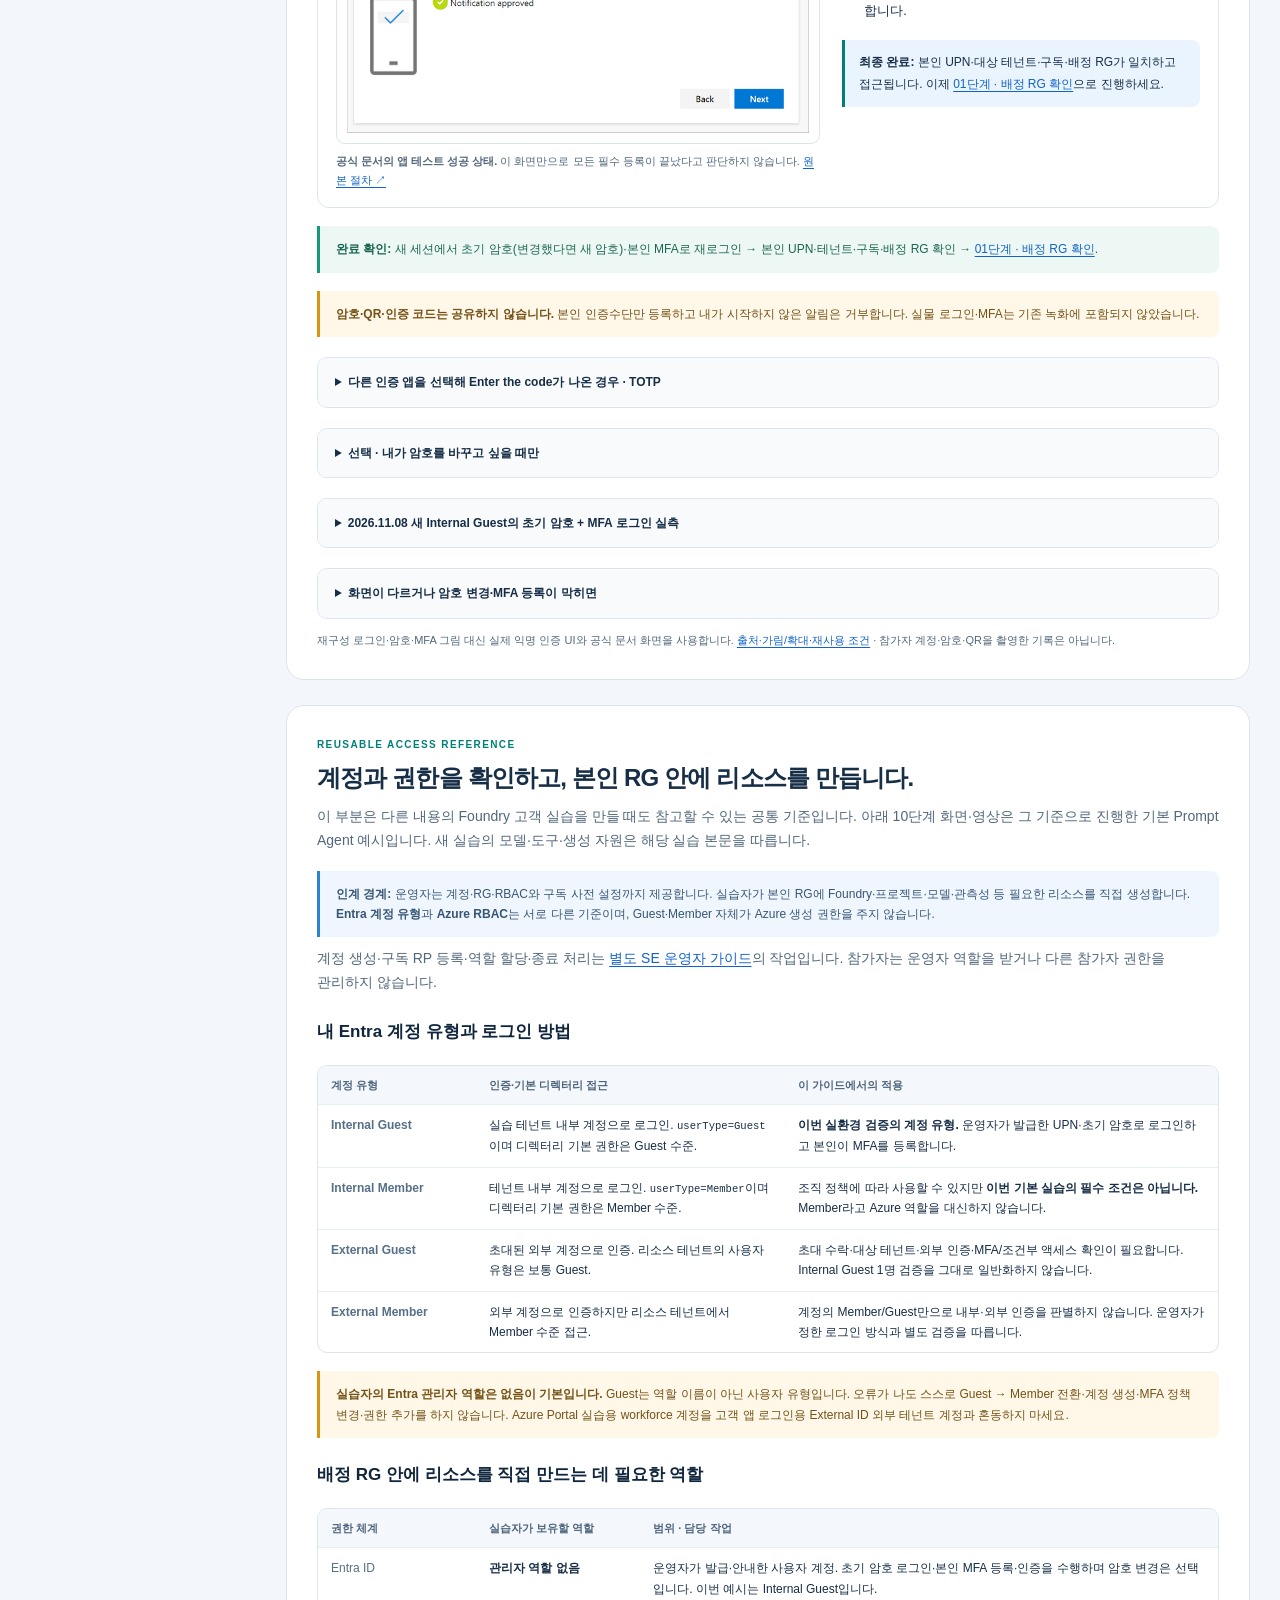
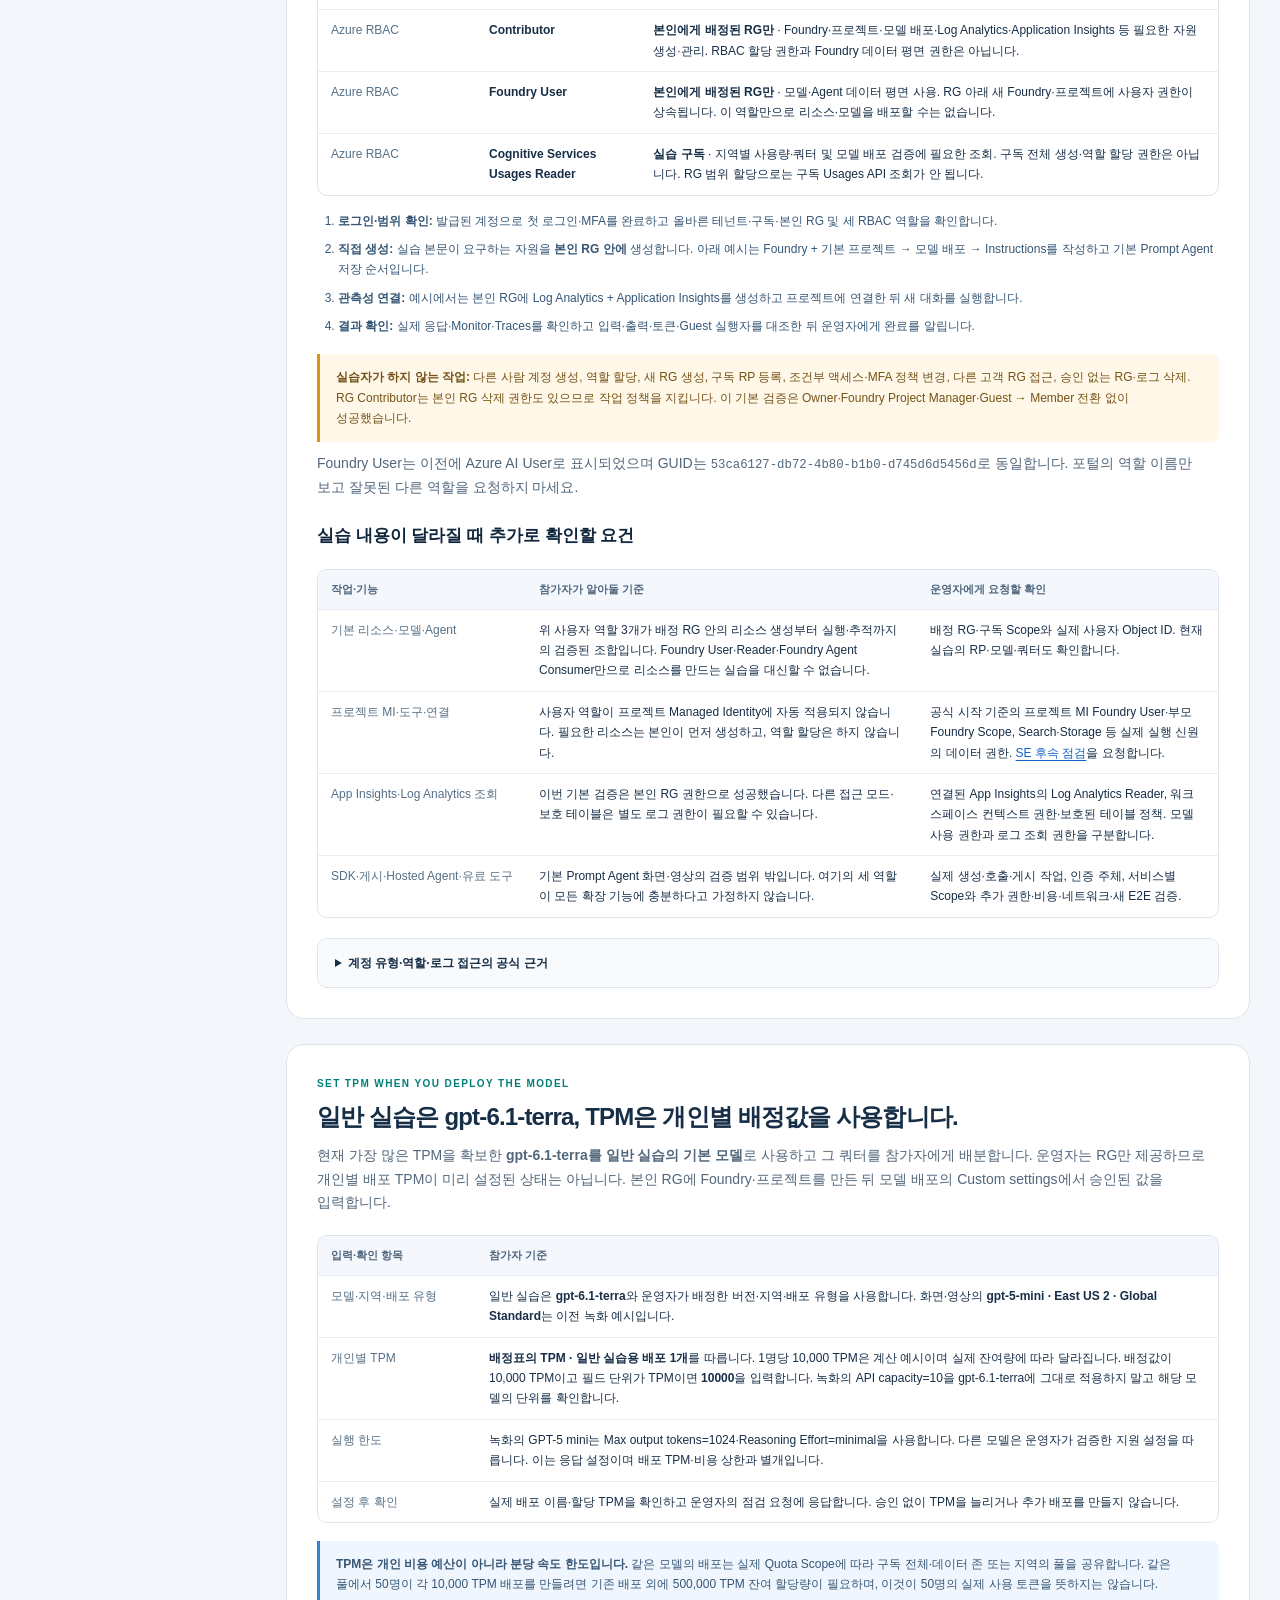
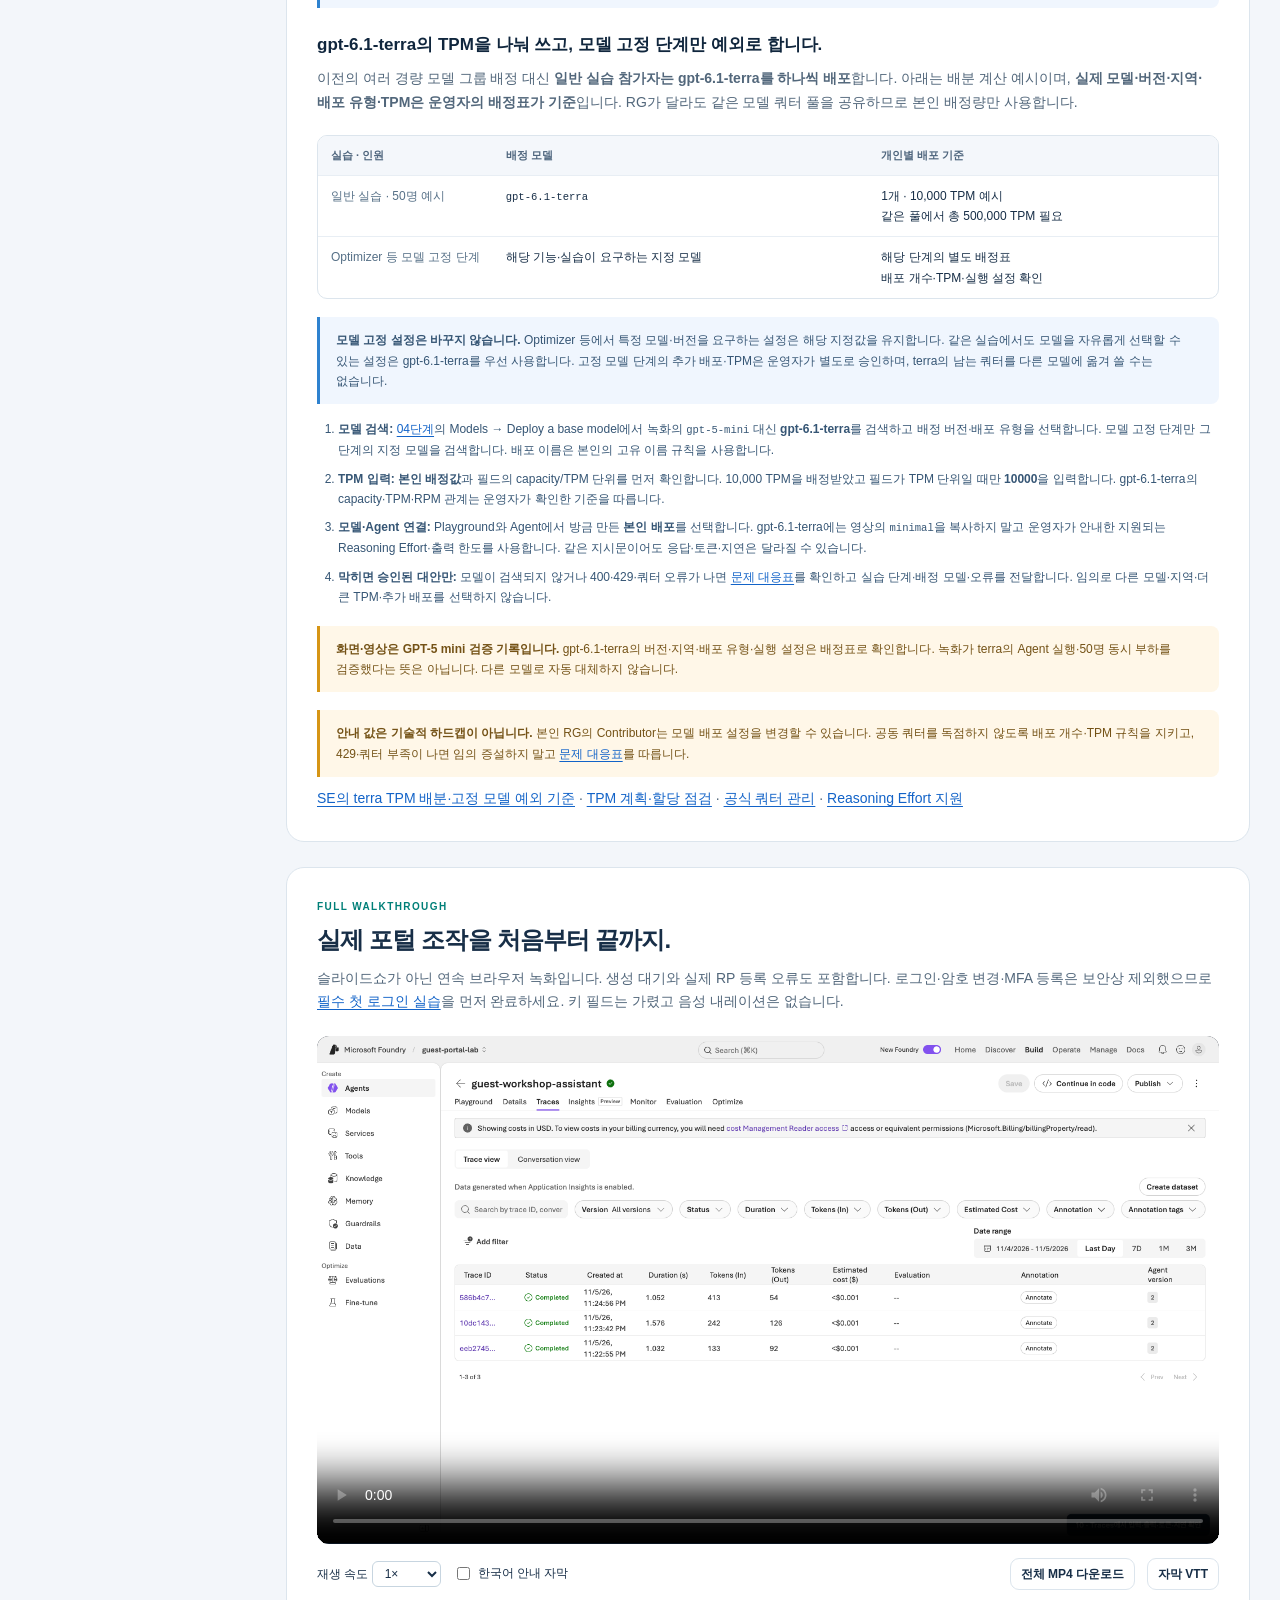
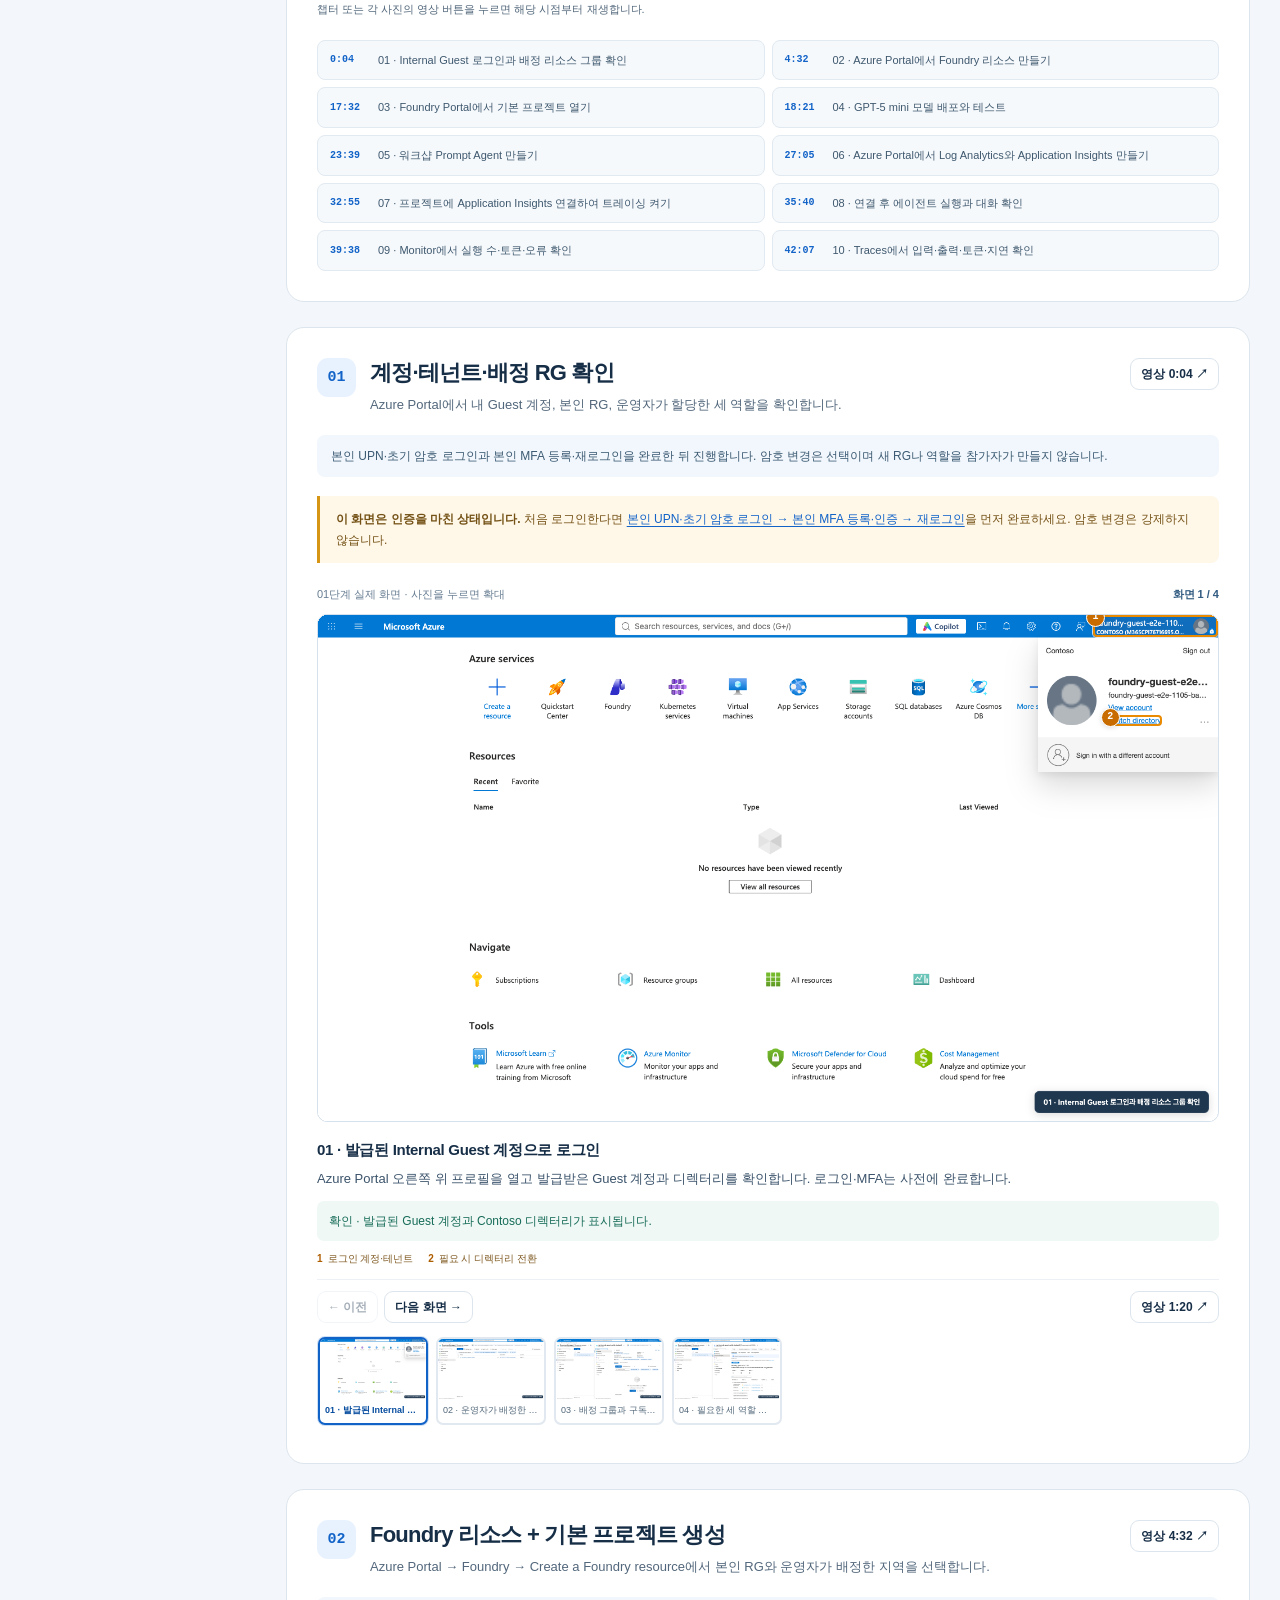
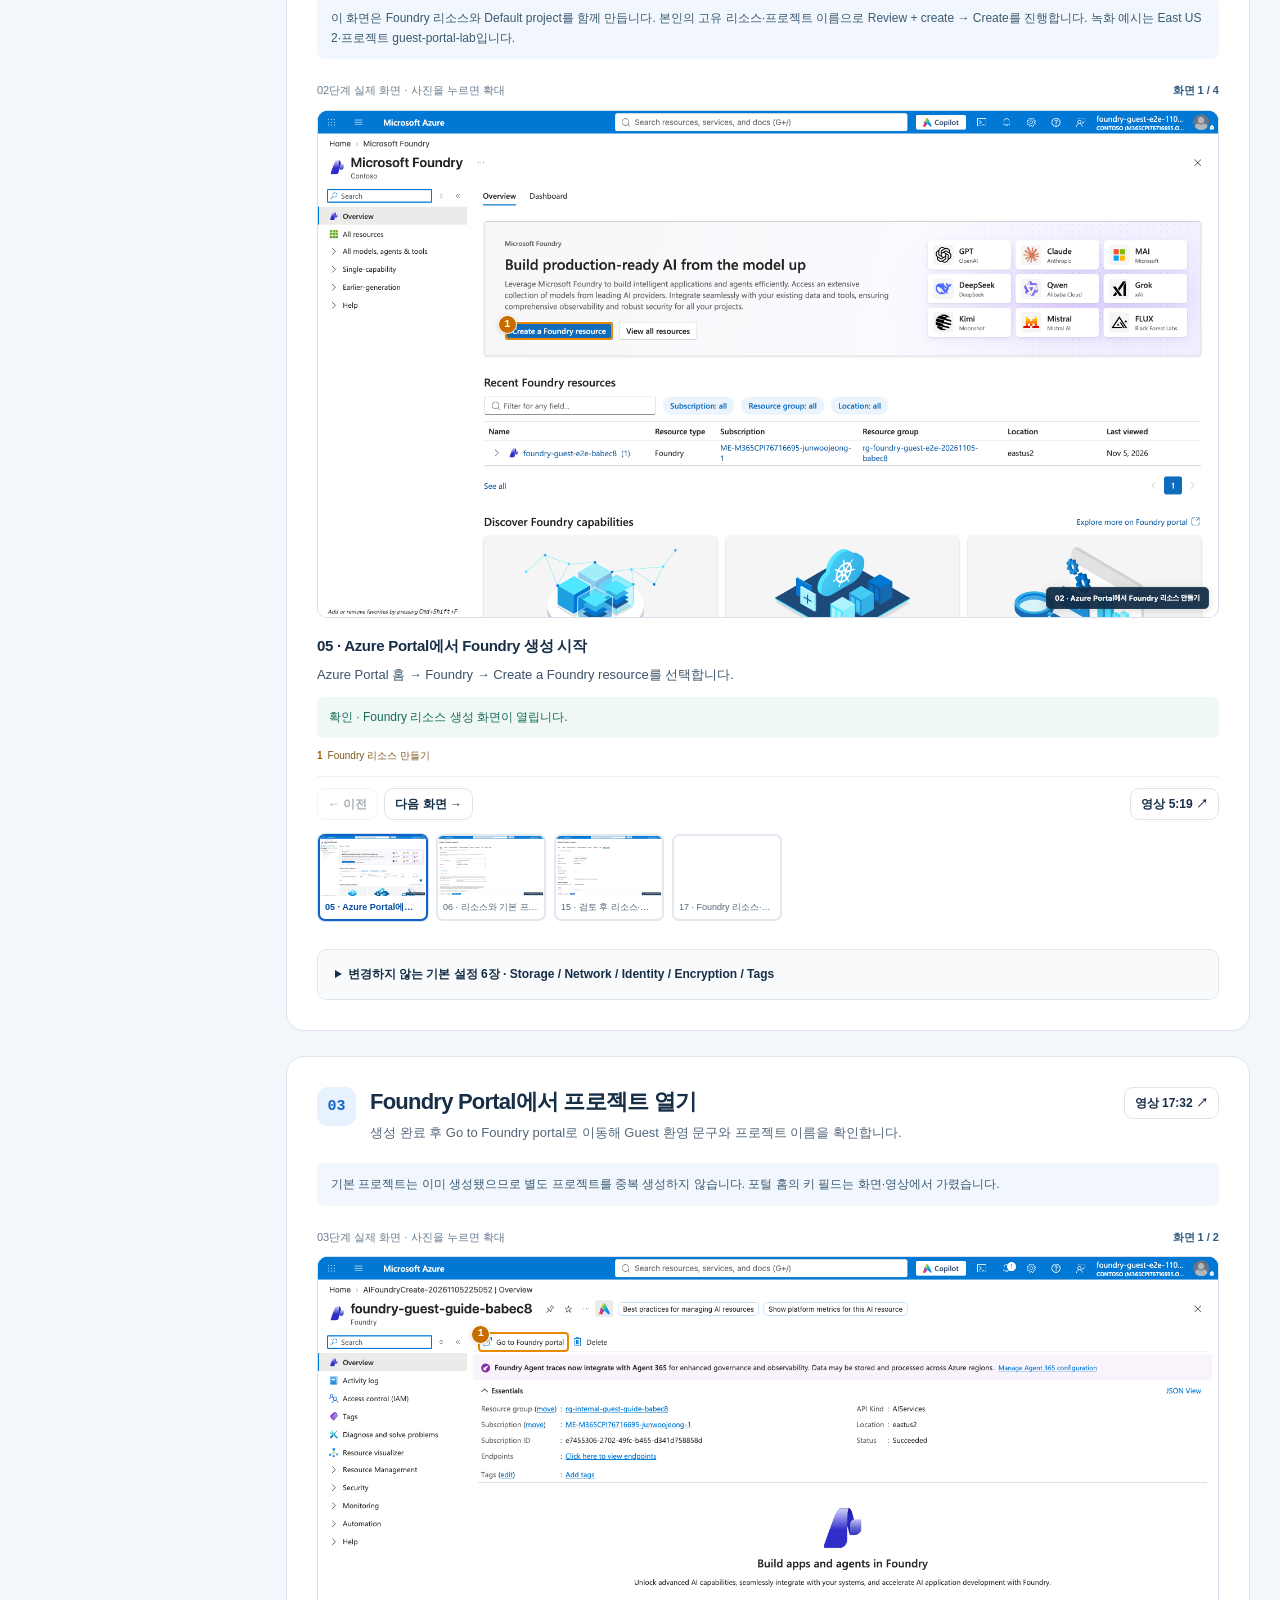
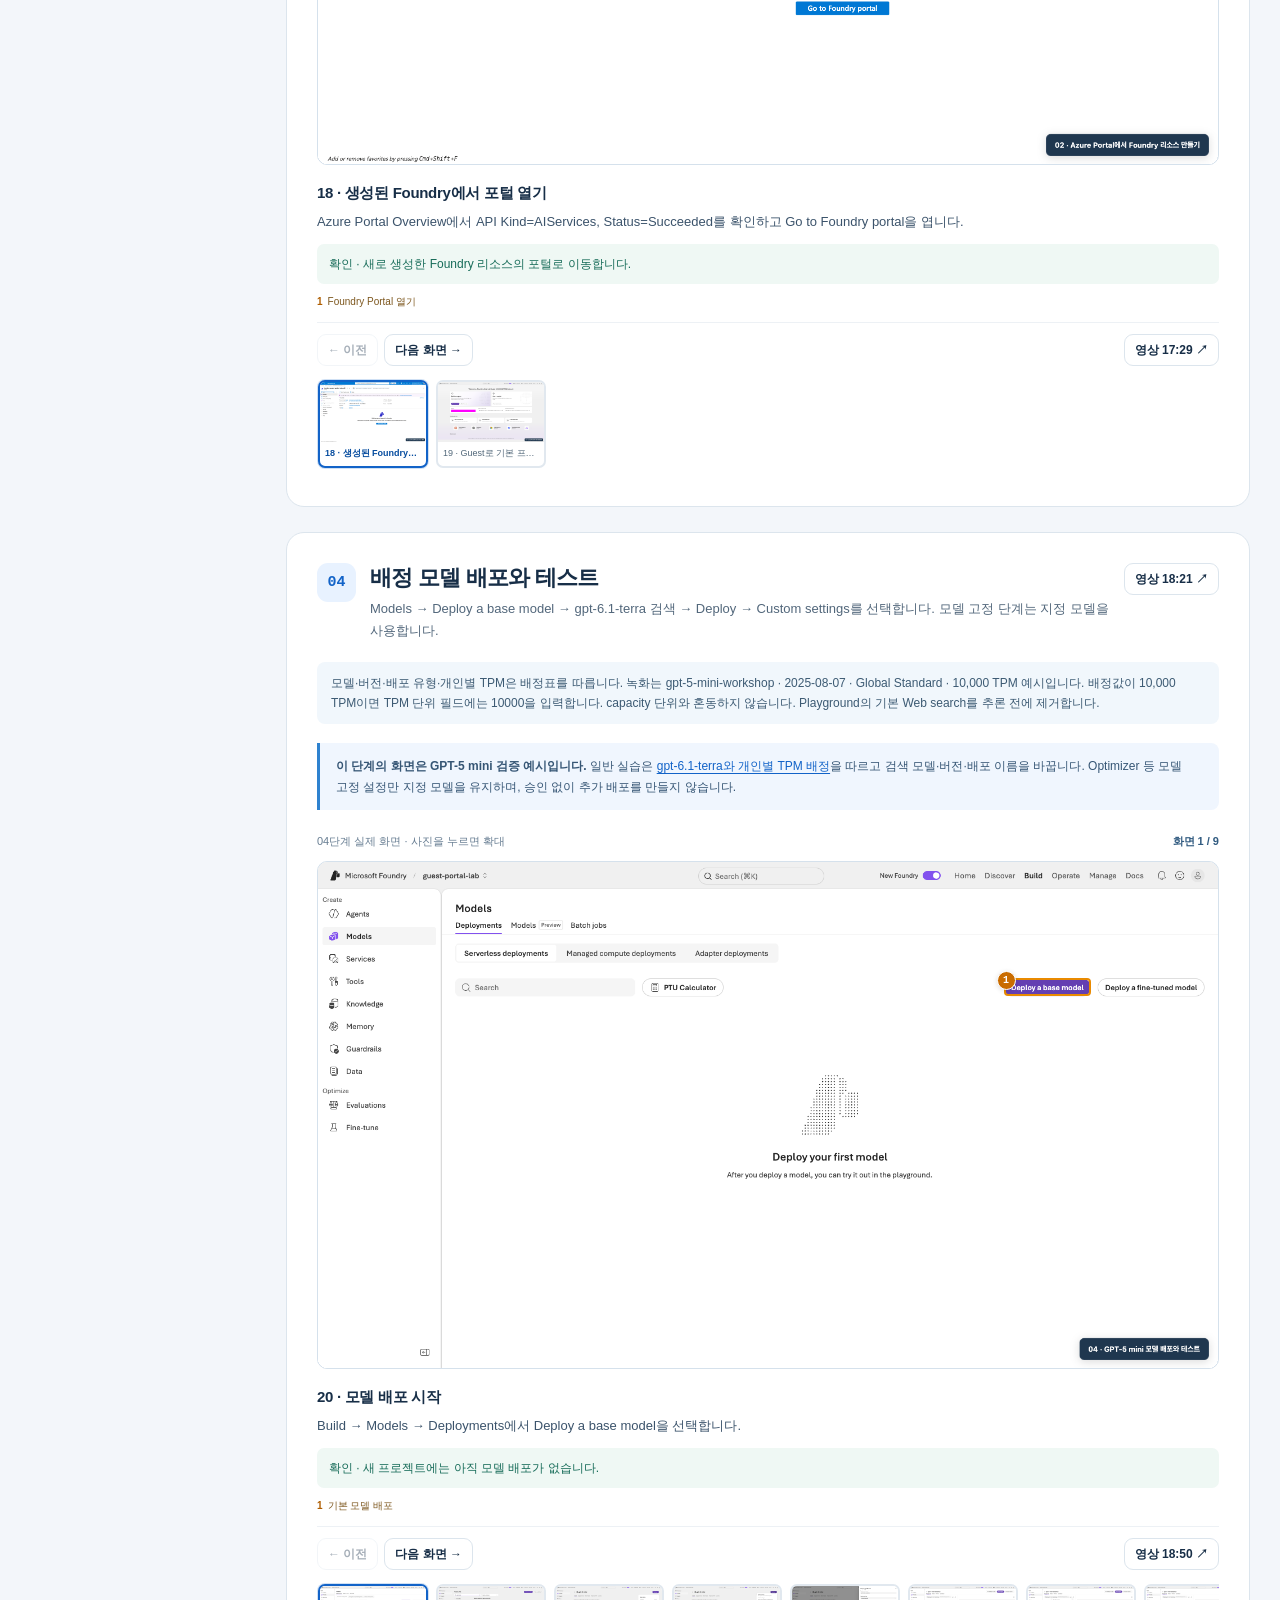
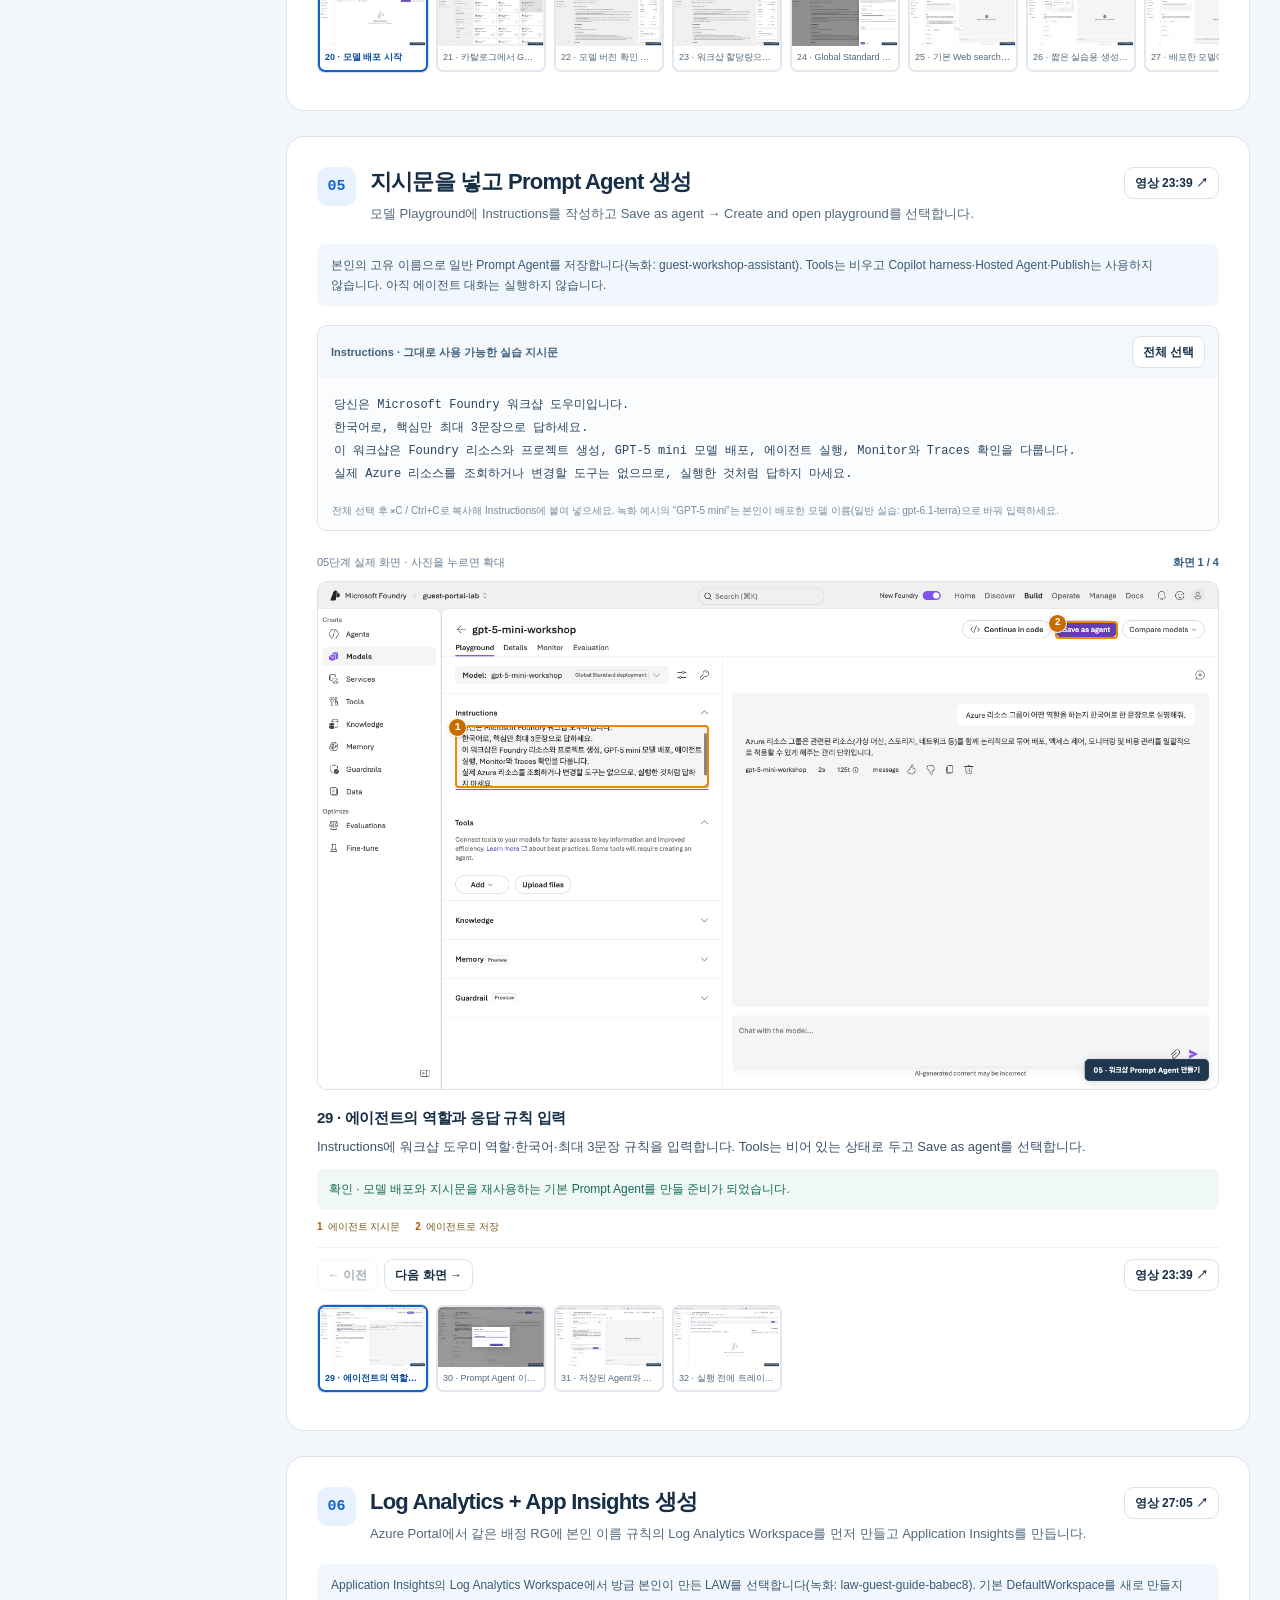
==== commit 54eecc34: "Correct guides against current Microsoft and GitHub docs GitHub: use the Copilot in the cloud policy" ====
--- a/index.html
+++ b/index.html
@@ -156,7 +156,7 @@
                 <figcaption><strong>Microsoft 공식 화면.</strong> 하단 선택사항만 잘라냈습니다. <a href="https://learn.microsoft.com/entra/identity/authentication/concept-registration-mfa-sspr-combined" target="_blank" rel="noopener noreferrer">원본·등록 정책 ↗</a></figcaption>
               </figure>
               <div class="screen-instructions">
-                <ol class="field-steps"><li><strong>Let's keep your account secure / More information required</strong>가 나오면 Next를 선택합니다.</li><li><strong>Install Microsoft Authenticator / Start by getting the app</strong>에서 본인 휴대폰에 앱을 설치합니다.</li><li>설치 후 컴퓨터에서 <strong>Next</strong>. 조직이 제공한 다른 인증 앱 경로는 안내에 따라 선택하며 임의로 정책을 바꾸지 않습니다.</li></ol>
+                <ol class="field-steps"><li><strong>Let's keep your account secure / Keep your account secure / More information required</strong>가 나오면 Next를 선택합니다.</li><li><strong>Install Microsoft Authenticator / Start by getting the app</strong>에서 본인 휴대폰에 앱을 설치합니다.</li><li>설치 후 컴퓨터에서 <strong>Next</strong>. 조직이 제공한 다른 인증 앱 경로는 안내에 따라 선택하며 임의로 정책을 바꾸지 않습니다.</li></ol>
                 <p class="screen-check"><strong>다음 상태:</strong> “Set up your account” 화면이 나타납니다. 다른 인증 방법을 조직이 지정했다면 그 안내를 따릅니다.</p>
               </div>
             </div>
@@ -184,7 +184,7 @@
               <div class="screen-instructions">
                 <ol class="field-steps"><li>본인 앱으로 <strong>실제 본인 브라우저의 QR</strong>을 스캔합니다. 이 문서의 가려진 그림이 아닙니다.</li><li>앱에 계정이 추가되면 컴퓨터에서 <strong>Next</strong>.</li></ol>
                 <p class="screen-check"><strong>다음 상태:</strong> 앱에 본인 실습 계정이 추가되고 컴퓨터에 “Let's try it out”이 나타납니다.</p>
-                <p class="screen-action">QR을 읽지 못하면 실제 화면의 “Can't scan image?” 안내를 따르거나 운영자에게 지원을 요청합니다. QR·수동 등록 키를 다른 사람에게 보내지 않습니다.</p>
+                <p class="screen-action">QR을 읽지 못하면 실제 화면의 “Can't scan the QR image”(그림의 옛 표기: “Can't scan image?”) 안내를 따르거나 운영자에게 지원을 요청합니다. QR·수동 등록 키를 다른 사람에게 보내지 않습니다.</p>
               </div>
             </div>
           </li>
@@ -220,7 +220,7 @@
         <details id="signin-totp">
           <summary>다른 인증 앱을 선택해 Enter the code가 나온 경우 · TOTP</summary>
           <div class="details-body">
-            <p><strong>실제 조직 화면이 제공한 경우에만</strong> 사용합니다. 앱 설치 화면의 <strong>Set up a different authentication app</strong>을 선택했다면 위 회사·학교 계정의 알림 설정 대신 다음 순서를 따릅니다.</p>
+            <p><strong>실제 조직 화면이 제공한 경우에만</strong> 사용합니다. 앱 설치 화면의 다른 인증 앱 선택 링크(공식 문서 표기: <strong>I want to use a different authenticator app</strong>)를 선택했다면 위 회사·학교 계정의 알림 설정 대신 다음 순서를 따릅니다.</p>
             <ol class="task-list">
               <li><strong>Set up your account in app:</strong> 본인 승인된 인증 앱에 실제 화면의 QR로 계정을 추가합니다. 수동 등록이 필요하면 본인 화면의 <strong>Copy name / Copy key</strong> 값을 본인 앱에만 입력합니다. QR·키를 촬영·제출하지 않습니다.</li>
               <li><strong>Enter the code:</strong> 본인 앱의 현재 <strong>6자리 코드</strong> 입력 → Next → 실제 성공 결과와 남은 필수 안내 확인. 알림 승인·Notification approved 화면은 나오지 않을 수 있습니다.</li>
@@ -302,7 +302,7 @@
           <table aria-labelledby="role-profiles">
             <thead><tr><th>작업·기능</th><th>참가자가 알아둘 기준</th><th>운영자에게 요청할 확인</th></tr></thead>
             <tbody>
-              <tr><td>기본 리소스·모델·Agent</td><td>위 사용자 역할 3개가 배정 RG 안의 리소스 생성부터 실행·추적까지의 검증된 조합입니다. Foundry User·Reader·Agent Consumer만으로 리소스를 만드는 실습을 대신할 수 없습니다.</td><td>배정 RG·구독 Scope와 실제 사용자 Object ID. 현재 실습의 RP·모델·쿼터도 확인합니다.</td></tr>
+              <tr><td>기본 리소스·모델·Agent</td><td>위 사용자 역할 3개가 배정 RG 안의 리소스 생성부터 실행·추적까지의 검증된 조합입니다. Foundry User·Reader·Foundry Agent Consumer만으로 리소스를 만드는 실습을 대신할 수 없습니다.</td><td>배정 RG·구독 Scope와 실제 사용자 Object ID. 현재 실습의 RP·모델·쿼터도 확인합니다.</td></tr>
               <tr><td>프로젝트 MI·도구·연결</td><td>사용자 역할이 프로젝트 Managed Identity에 자동 적용되지 않습니다. 필요한 리소스는 본인이 먼저 생성하고, 역할 할당은 하지 않습니다.</td><td>공식 시작 기준의 프로젝트 MI Foundry User·부모 Foundry Scope, Search·Storage 등 실제 실행 신원의 데이터 권한. <a href="operator.html#managed-identity">SE 후속 점검</a>을 요청합니다.</td></tr>
               <tr><td>App Insights·Log Analytics 조회</td><td>이번 기본 검증은 본인 RG 권한으로 성공했습니다. 다른 접근 모드·보호 테이블은 별도 로그 권한이 필요할 수 있습니다.</td><td>연결된 App Insights의 Log Analytics Reader, 워크스페이스 컨텍스트 권한·보호된 테이블 정책. 모델 사용 권한과 로그 조회 권한을 구분합니다.</td></tr>
               <tr><td>SDK·게시·Hosted Agent·유료 도구</td><td>기본 Prompt Agent 화면·영상의 검증 범위 밖입니다. 여기의 세 역할이 모든 확장 기능에 충분하다고 가정하지 않습니다.</td><td>실제 생성·호출·게시 작업, 인증 주체, 서비스별 Scope와 추가 권한·비용·네트워크·새 E2E 검증.</td></tr>
@@ -376,7 +376,7 @@
           </div>
         </div>
         <p class="media-status" id="video-status" role="status">챕터 또는 각 사진의 영상 버튼을 누르면 해당 시점부터 재생합니다.</p>
-        <div class="chapters" id="chapters" aria-label="영상 챕터"></div>
+        <div class="chapters" id="chapters" role="group" aria-label="영상 챕터"></div>
       </section>
 
       <div id="steps"></div>
@@ -441,7 +441,7 @@
         <p class="intro"><a href="assets/verification.json" download>읽기 전용 최종 검증 결과 JSON</a> · <a href="assets/capture-manifest.json" download>화면·시간·상관관계 기록 JSON</a></p>
       </section>
       <footer class="footnotes">
-        <p>공통 접근 참고 기준일 2026.11.06 · 실제 기본 Agent 검증일 2026.11.05. 포털 UI·모델 가용성·권한 동작은 변경될 수 있습니다. 다른 고객 실습은 공통 계정·권한·문제 대응을 참조하고 실습 본문·모델·자원 이름은 따로 지정하세요.</p>
+        <p>공통 접근 참고 기준일 2026.11.08 · 실제 기본 Agent 검증일 2026.11.05. 포털 UI·모델 가용성·권한 동작은 변경될 수 있습니다. 다른 고객 실습은 공통 계정·권한·문제 대응을 참조하고 실습 본문·모델·자원 이름은 따로 지정하세요.</p>
         <p>환경 준비·권한 지원·승인된 종료 처리는 <a href="operator.html">SE 운영자 가이드</a>를 참조하세요. 암호·MFA 코드·인증 캐시·연결 문자열은 배포 자료에 포함하지 않습니다.</p>
         <p><a href="https://learn.microsoft.com/azure/ai-services/multi-service-resource" target="_blank" rel="noopener noreferrer">Foundry 리소스 생성 문서</a><a href="https://learn.microsoft.com/azure/foundry/observability/how-to/trace-agent-setup" target="_blank" rel="noopener noreferrer">서버 트레이싱 연결 문서</a></p>
       </footer>
@@ -476,6 +476,10 @@
         const whole = Math.max(0, Math.floor(seconds));
         const minutes = Math.floor(whole / 60);
         return `${minutes}:${String(whole % 60).padStart(2, "0")}`;
+      };
+      const isoDuration = seconds => {
+        const whole = Math.max(0, Math.floor(seconds));
+        return `PT${Math.floor(whole / 60)}M${whole % 60}S`;
       };
       const position = (box, shot) => `left:${box.x / shot.width * 100}%;top:${box.y / shot.height * 100}%;width:${box.width / shot.width * 100}%;height:${box.height / shot.height * 100}%`;
       const imageMarkup = shot => `<span class="image-surface">
@@ -575,7 +579,7 @@
         button.type = "button";
         button.className = "chapter";
         button.dataset.time = chapter.videoSeconds;
-        button.innerHTML = `<time>${formatTime(chapter.videoSeconds)}</time><span>${escape(chapter.title)}</span>`;
+        button.innerHTML = `<time datetime="${isoDuration(chapter.videoSeconds)}">${formatTime(chapter.videoSeconds)}</time><span>${escape(chapter.title)}</span>`;
         button.addEventListener("click", () => { void seekVideo(chapter.videoSeconds); });
         document.getElementById("chapters").append(button);
       });
@@ -608,12 +612,13 @@
         if (!shots.length) throw new Error(`No screenshots for ${label}`);
         const shell = document.createElement("div");
         shell.className = "gallery";
+        shell.setAttribute("role", "group");
         shell.setAttribute("aria-label", label);
         shell.innerHTML = `<div class="gallery-heading"><span>${escape(label)} · 사진을 누르면 확대</span><span class="gallery-counter" aria-live="polite"></span></div>
           <button type="button" class="photo-button"></button>
           <div class="gallery-caption"><h3></h3><p class="action"></p><p class="expected"></p><div class="target-legend"></div></div>
           <div class="gallery-tools"><div><button type="button" class="button small previous">← 이전</button><button type="button" class="button small next">다음 화면 →</button></div><button type="button" class="button small shot-video"></button></div>
-          <div class="thumbnails" aria-label="${escape(label)} 화면 선택"></div>`;
+          <div class="thumbnails" role="group" aria-label="${escape(label)} 화면 선택"></div>`;
         host.append(shell);
         const photo = shell.querySelector(".photo-button");
         const thumbnails = shell.querySelector(".thumbnails");
@@ -697,7 +702,7 @@
         if (stage.id === "agent") {
           const prompt = document.createElement("div");
           prompt.className = "prompt-block";
-          prompt.innerHTML = `<div class="prompt-header"><span>Instructions · 그대로 사용 가능한 실습 지시문</span><button class="button small" type="button">전체 선택</button></div><pre id="agent-instructions"></pre><p class="prompt-foot">전체 선택 후 ⌘C / Ctrl+C로 복사해 Instructions에 붙여 넣으세요.</p>`;
+          prompt.innerHTML = `<div class="prompt-header"><span>Instructions · 그대로 사용 가능한 실습 지시문</span><button class="button small" type="button">전체 선택</button></div><pre id="agent-instructions"></pre><p class="prompt-foot">전체 선택 후 ⌘C / Ctrl+C로 복사해 Instructions에 붙여 넣으세요. 녹화 예시의 “GPT-5 mini”는 본인이 배포한 모델 이름(일반 실습: gpt-6.1-terra)으로 바꿔 입력하세요.</p>`;
           prompt.querySelector("pre").textContent = data.instructions;
           prompt.querySelector("button").addEventListener("click", () => {
             const selection = window.getSelection();
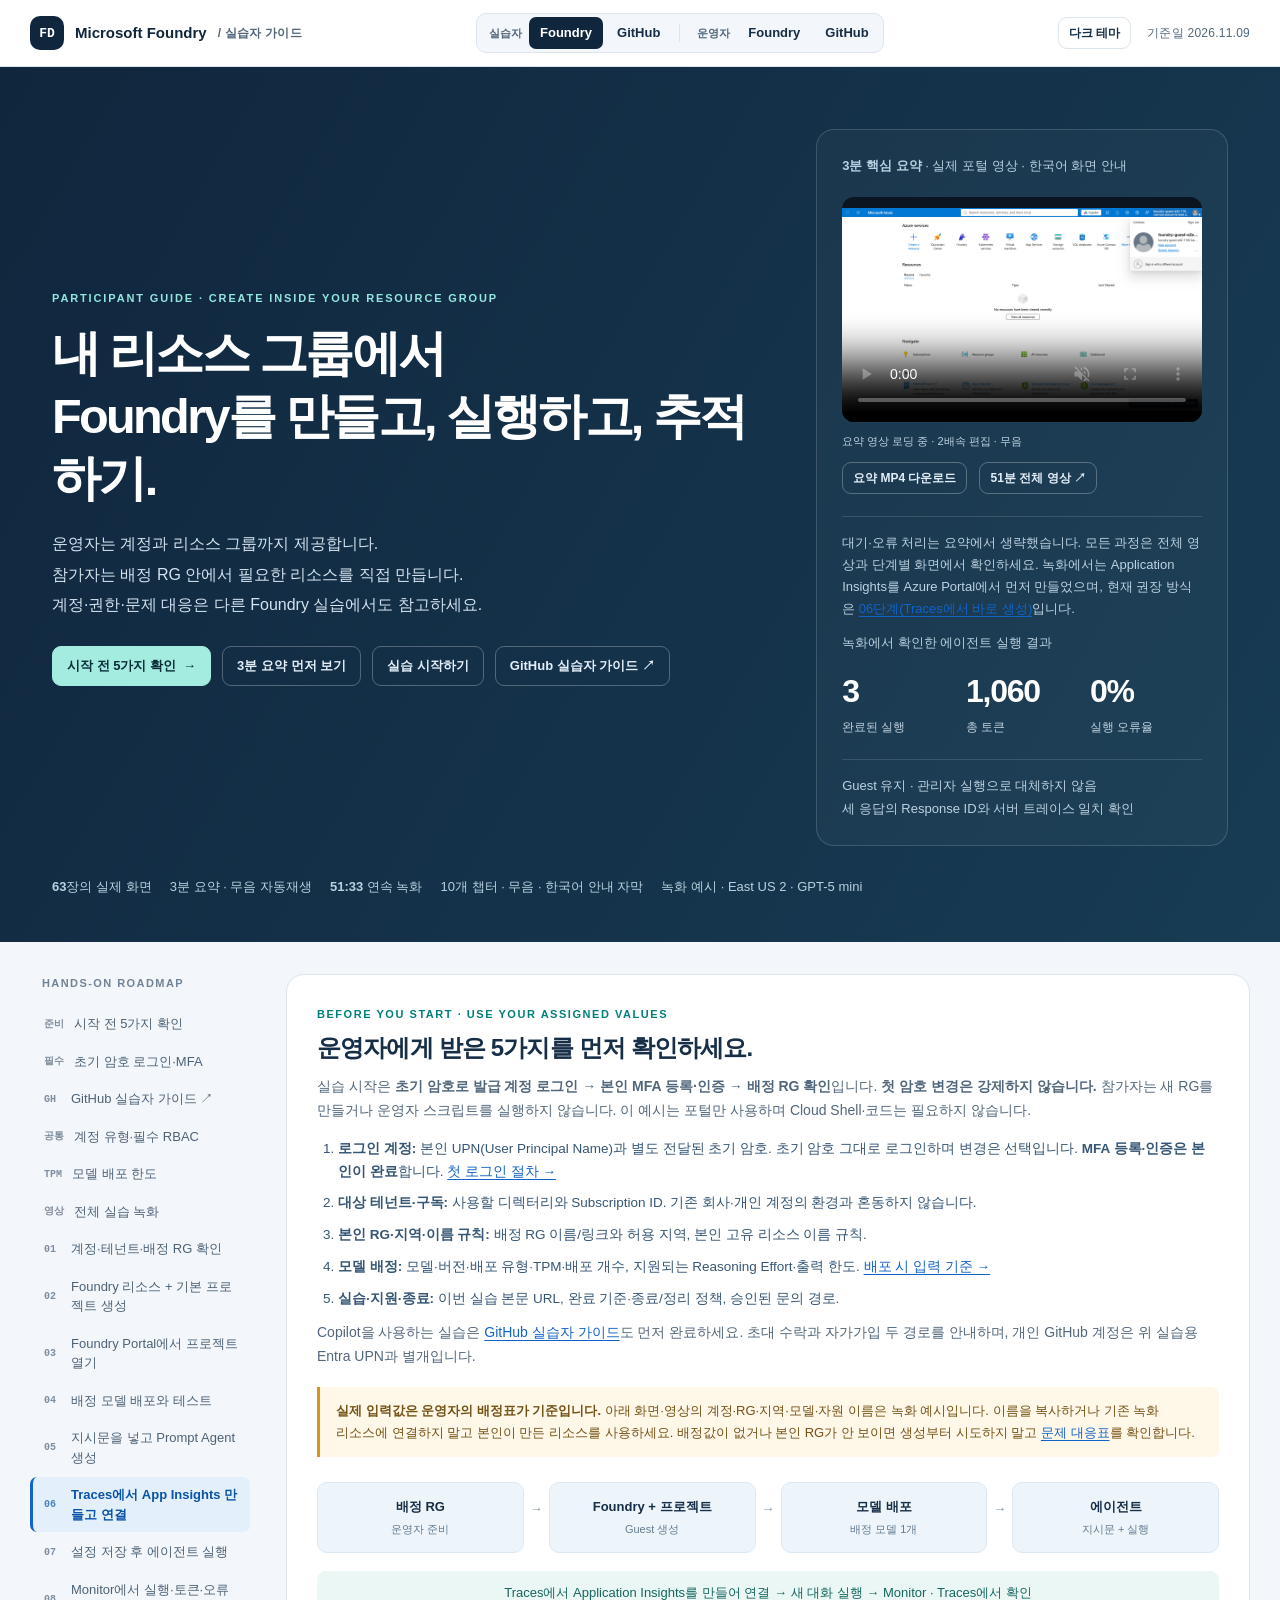
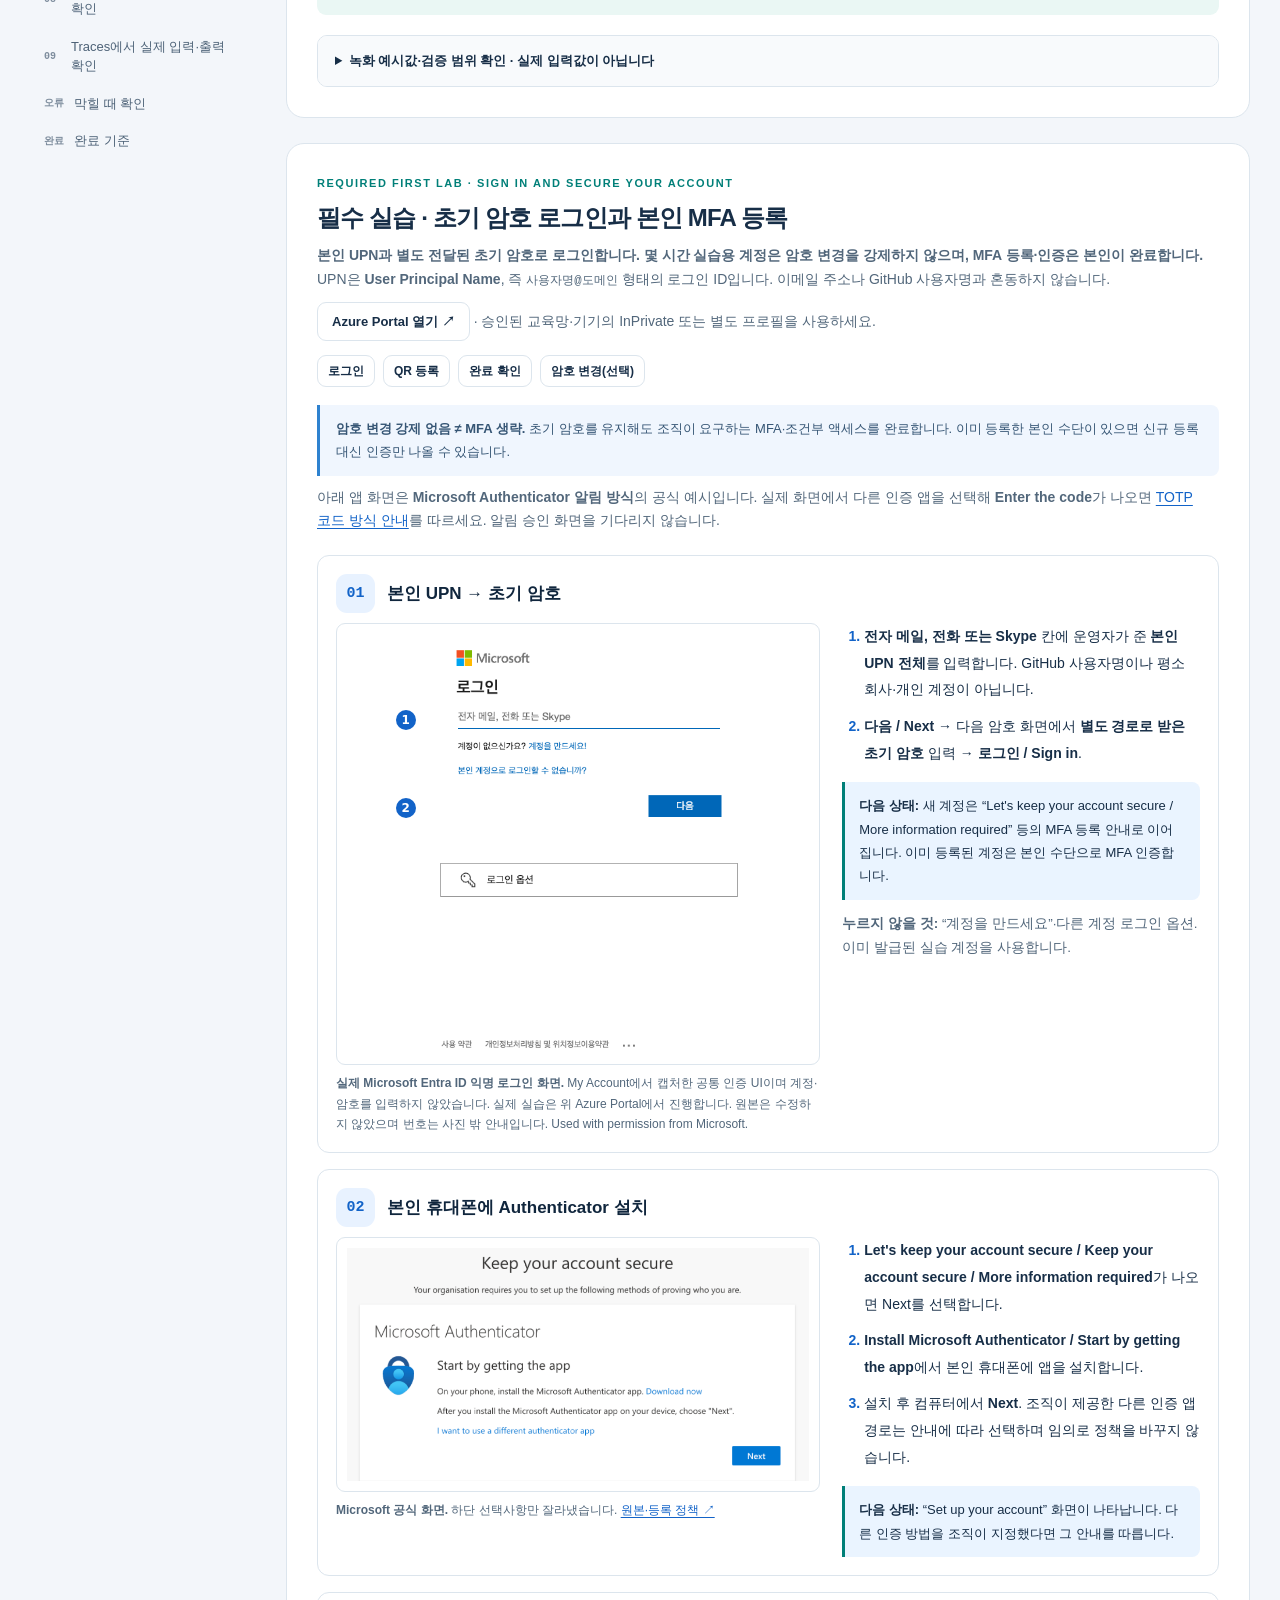
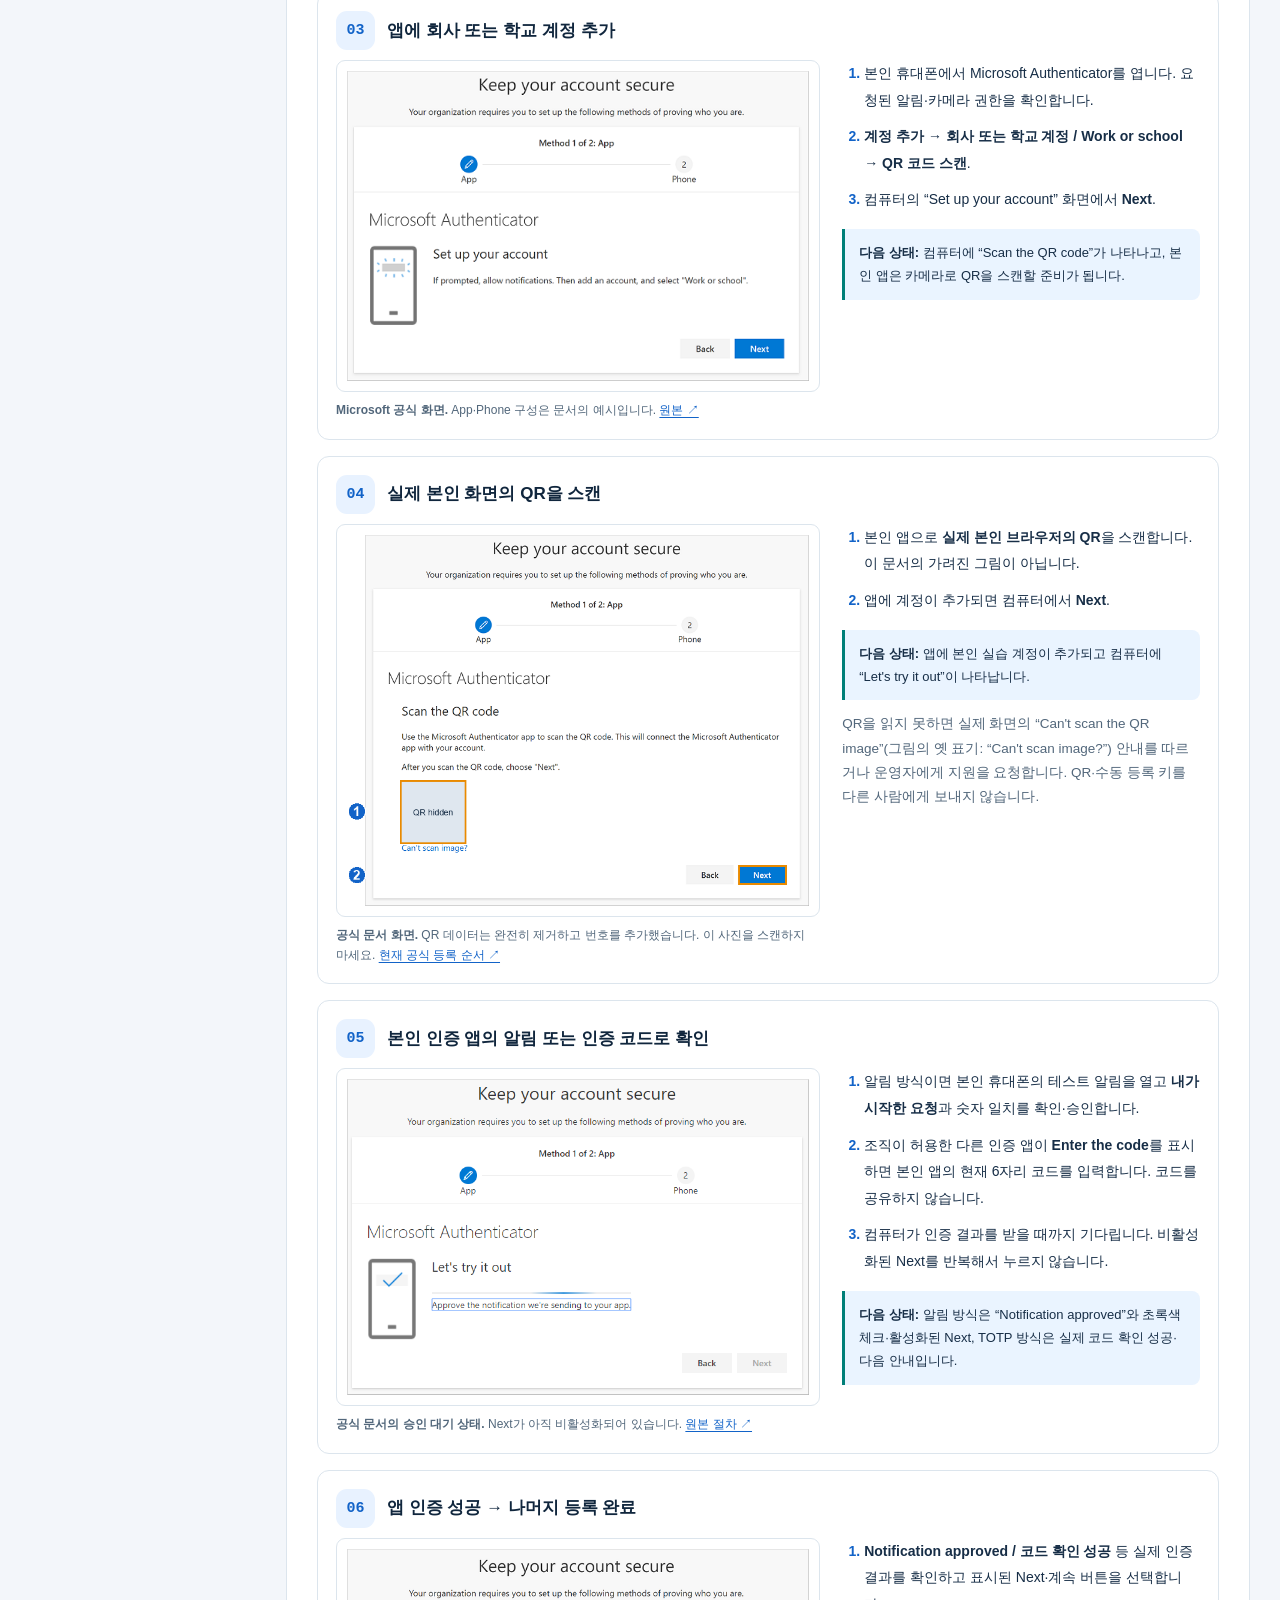
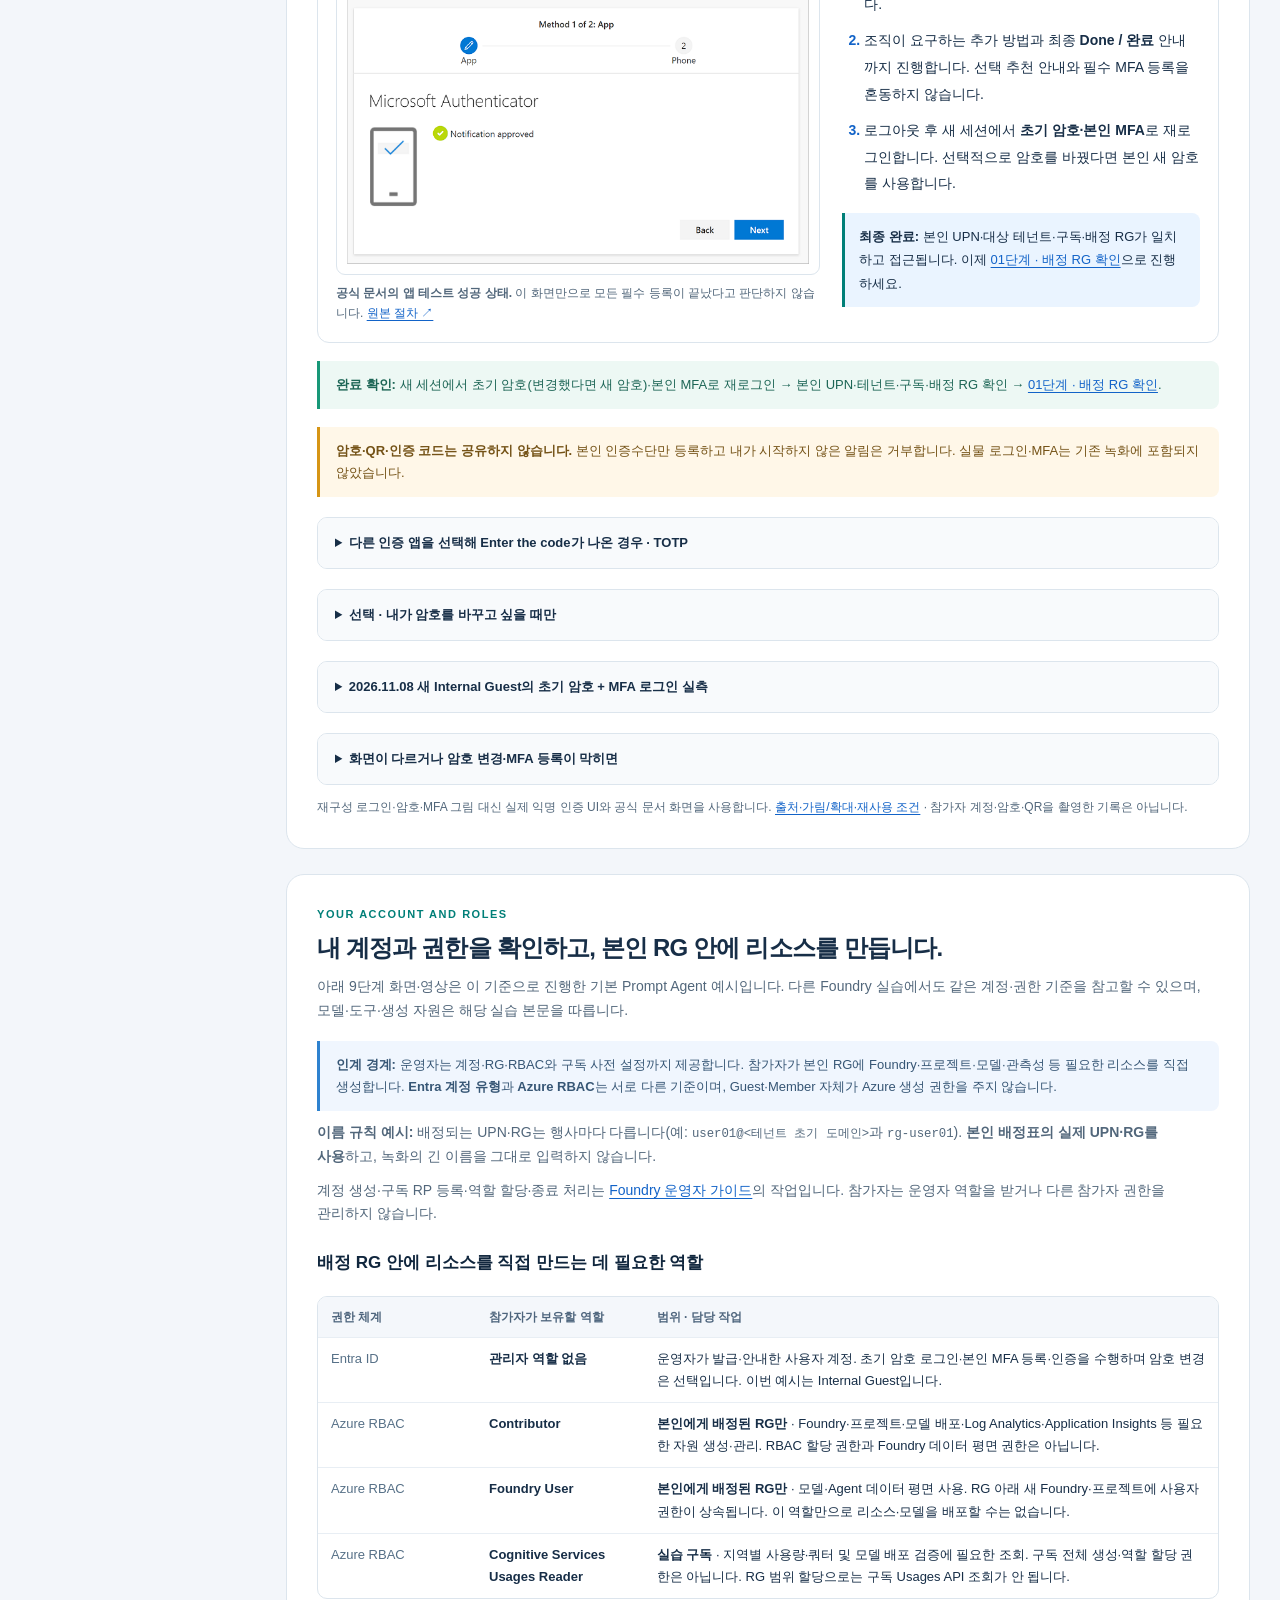
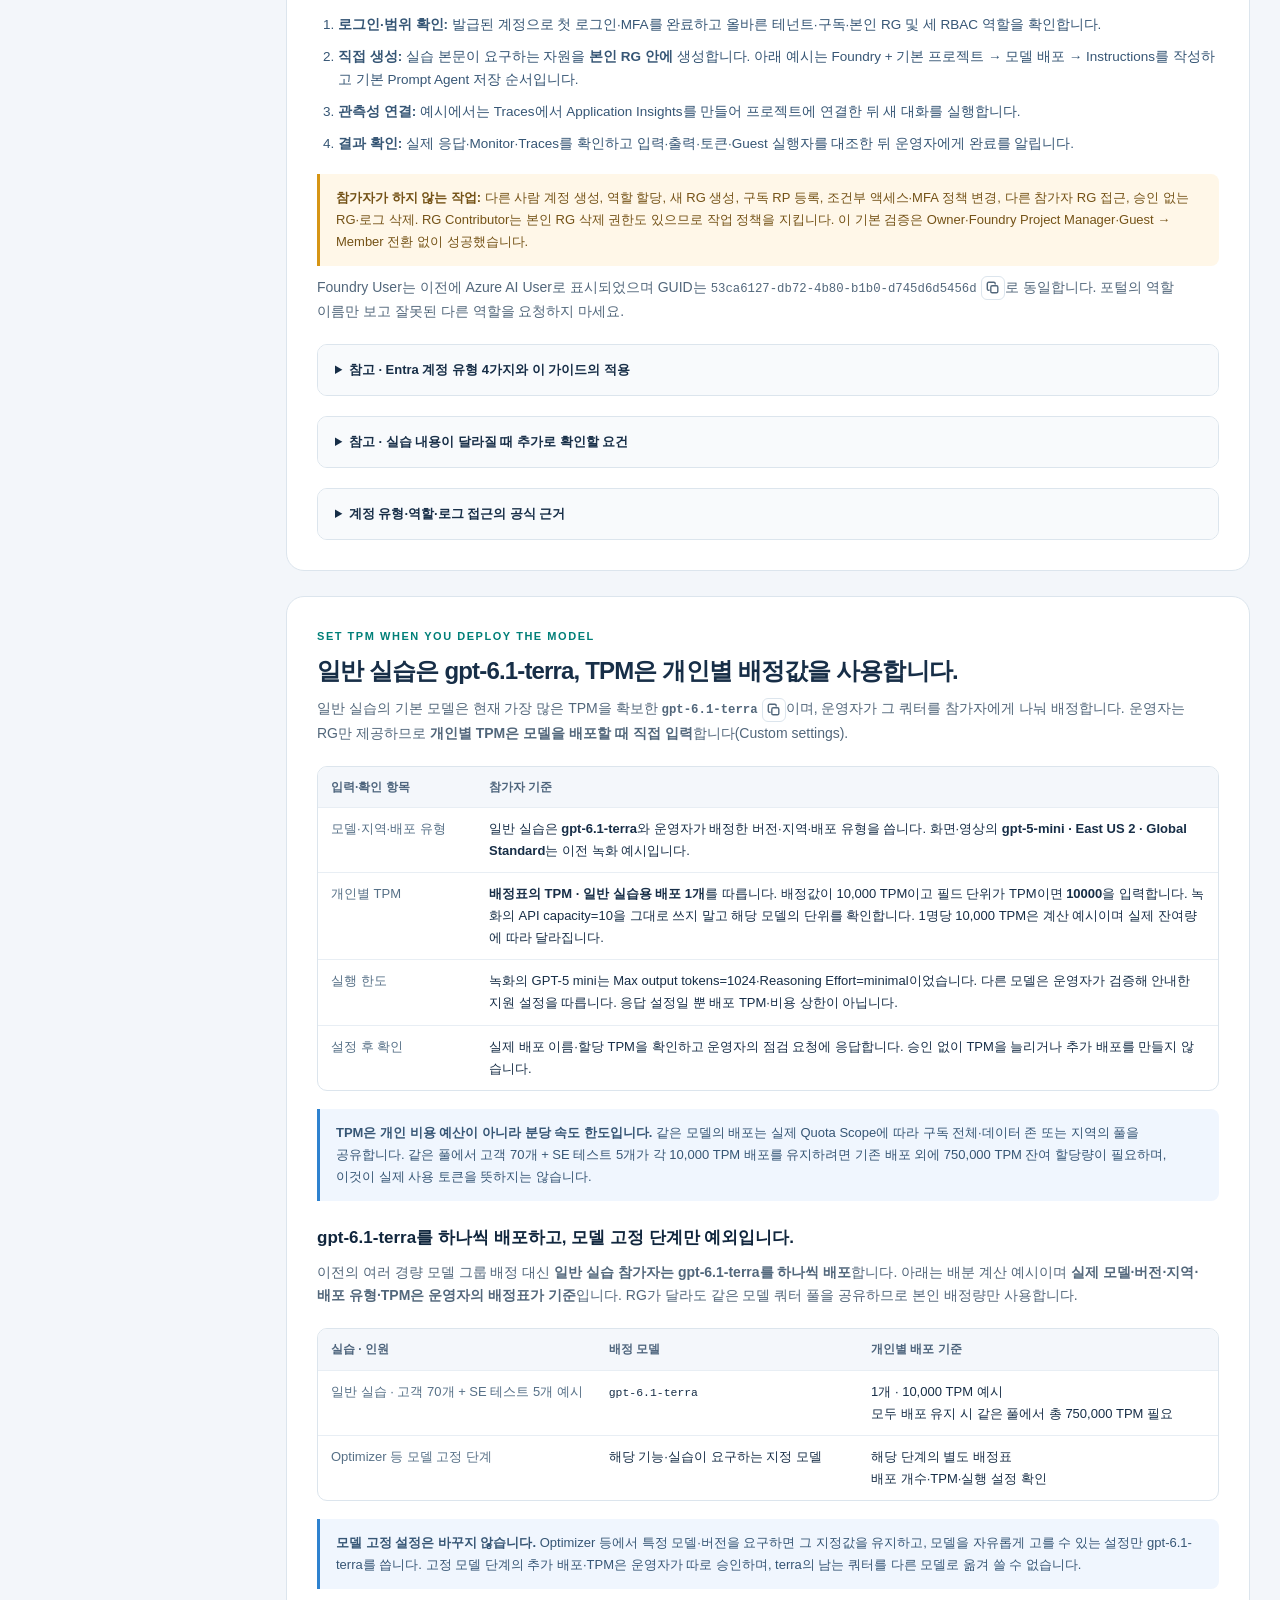
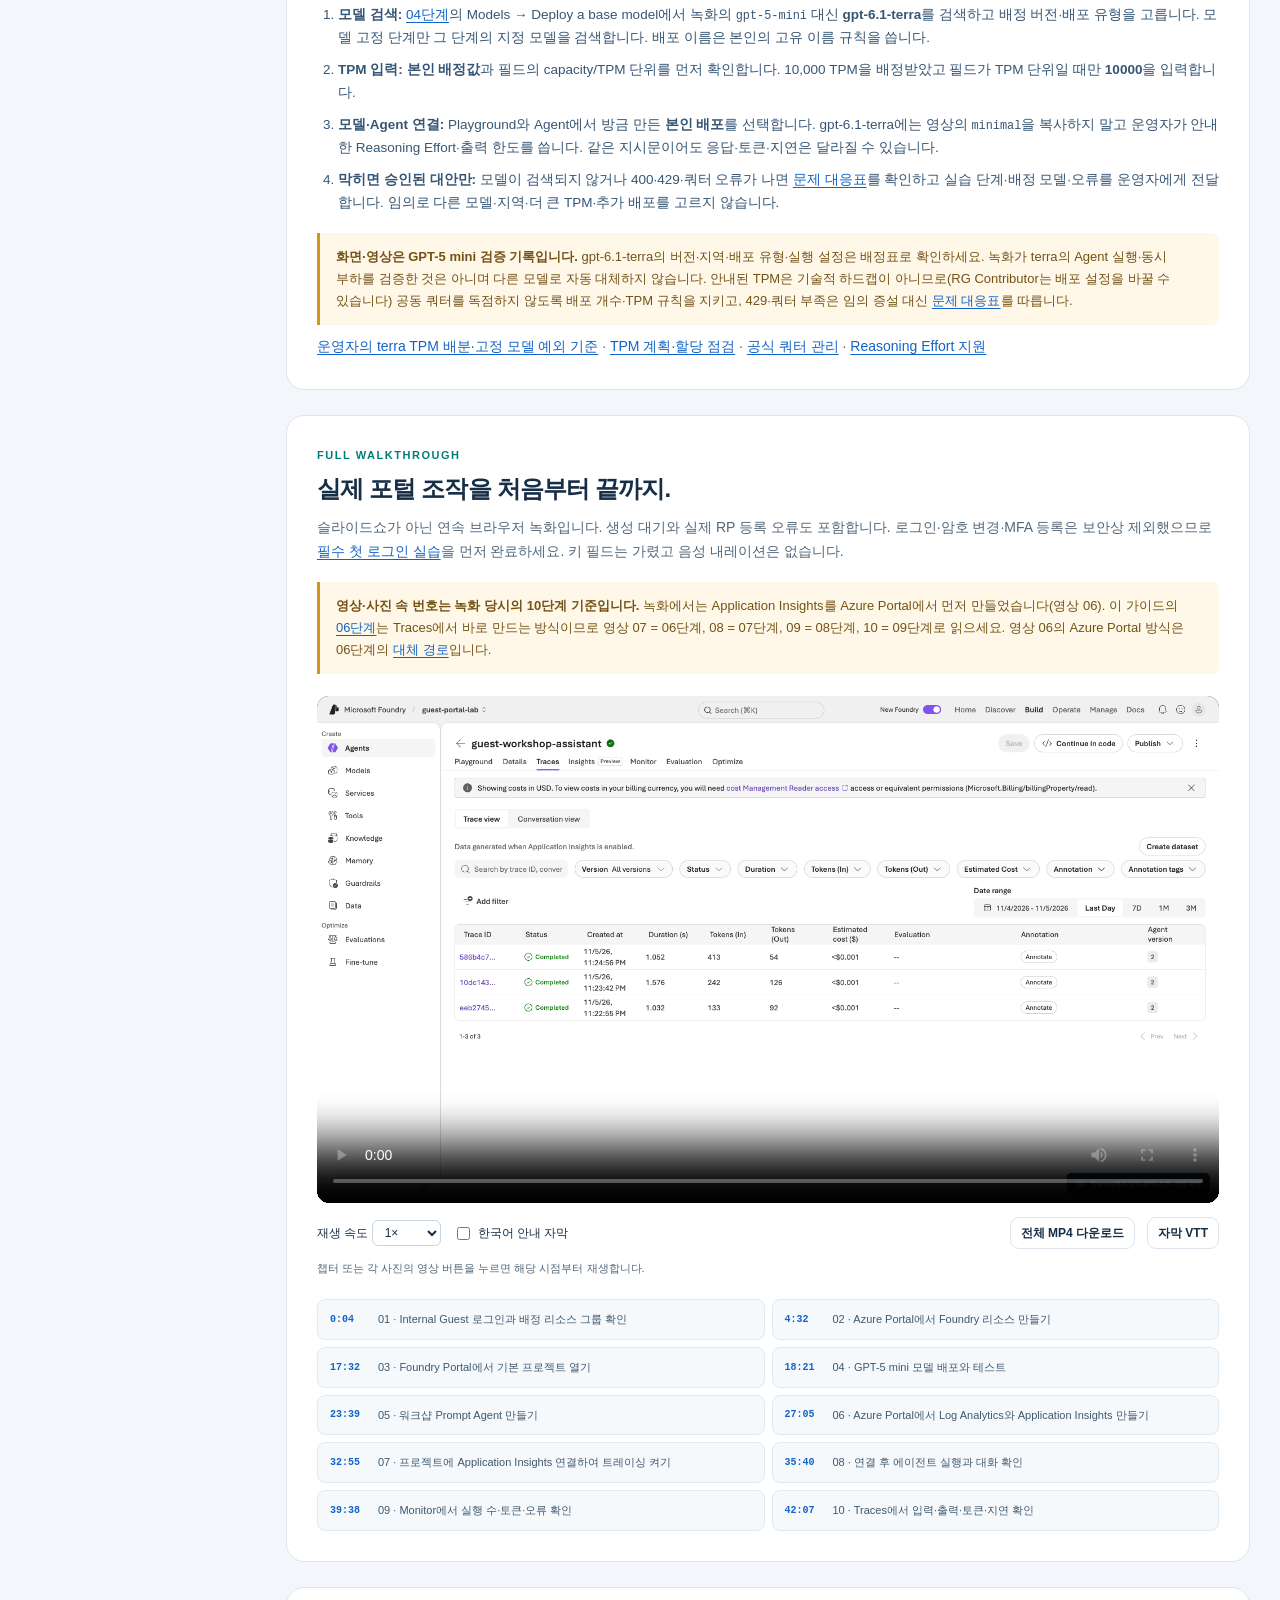
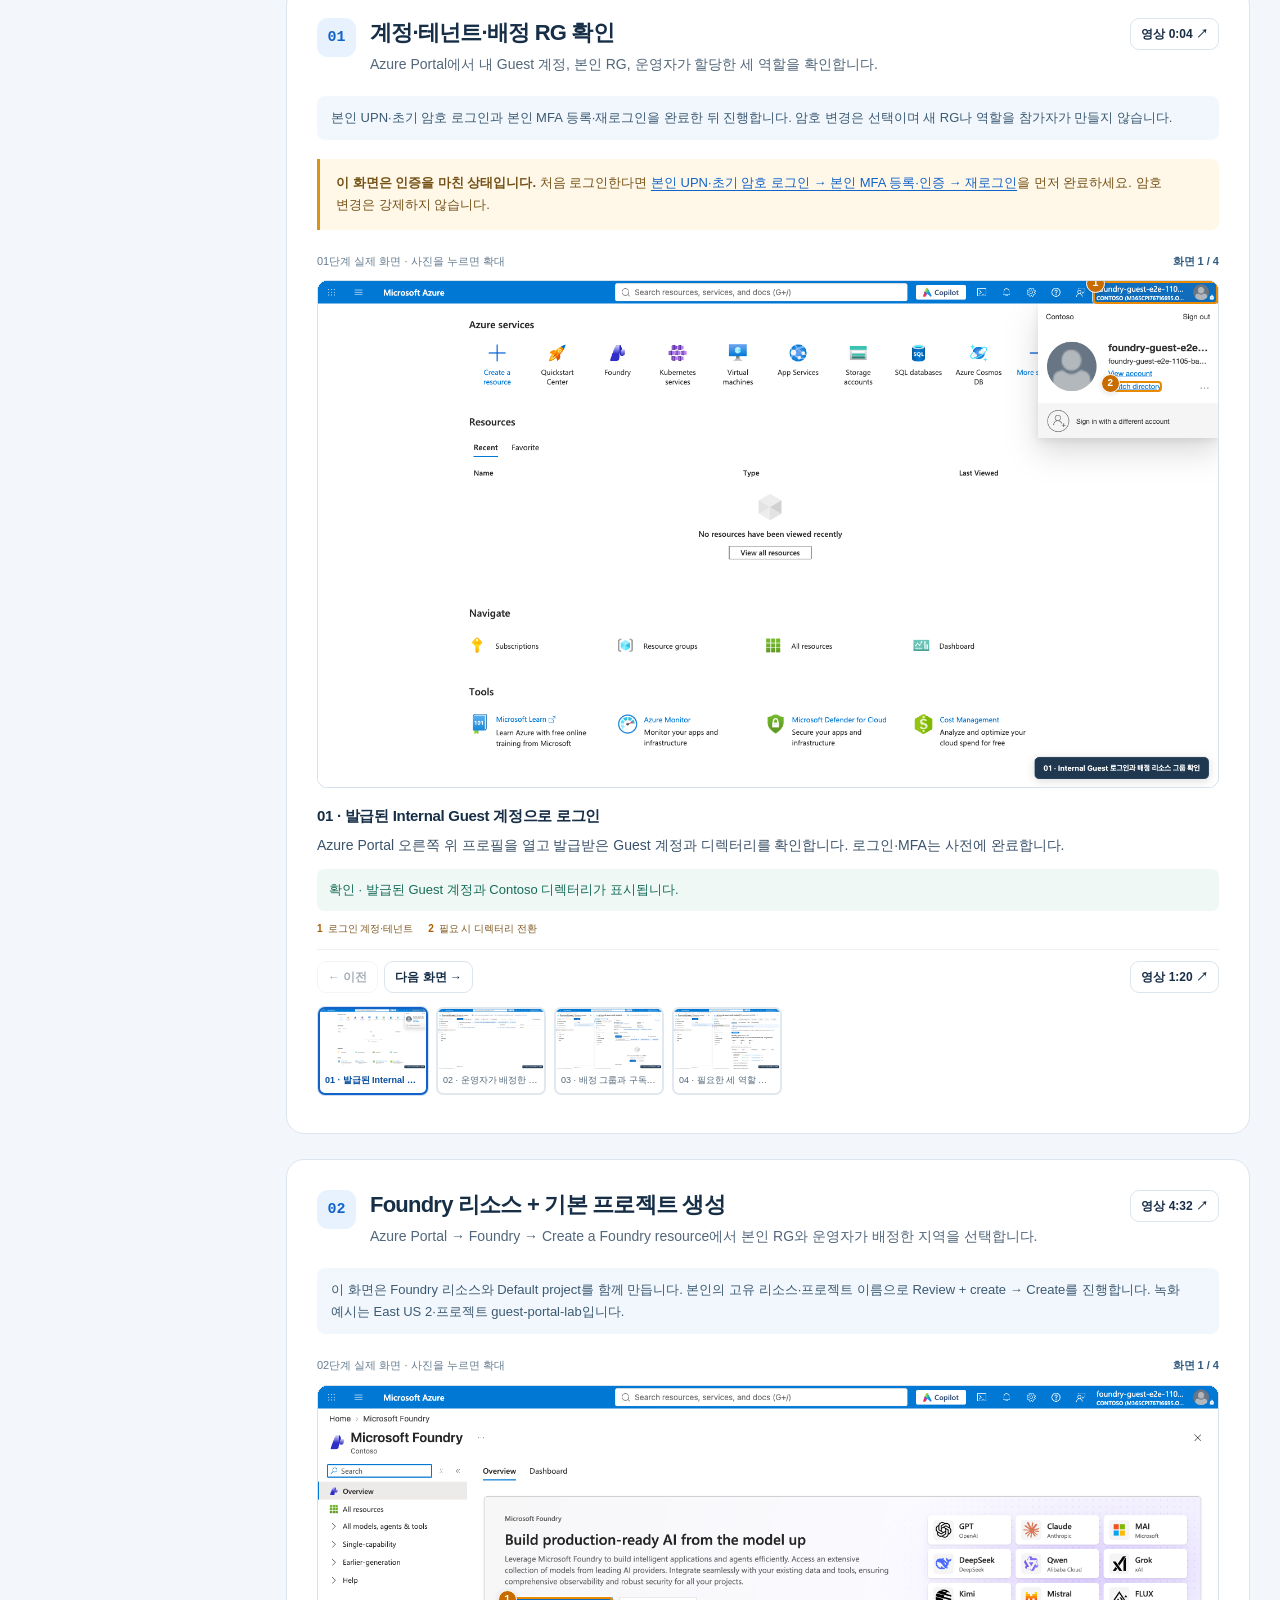
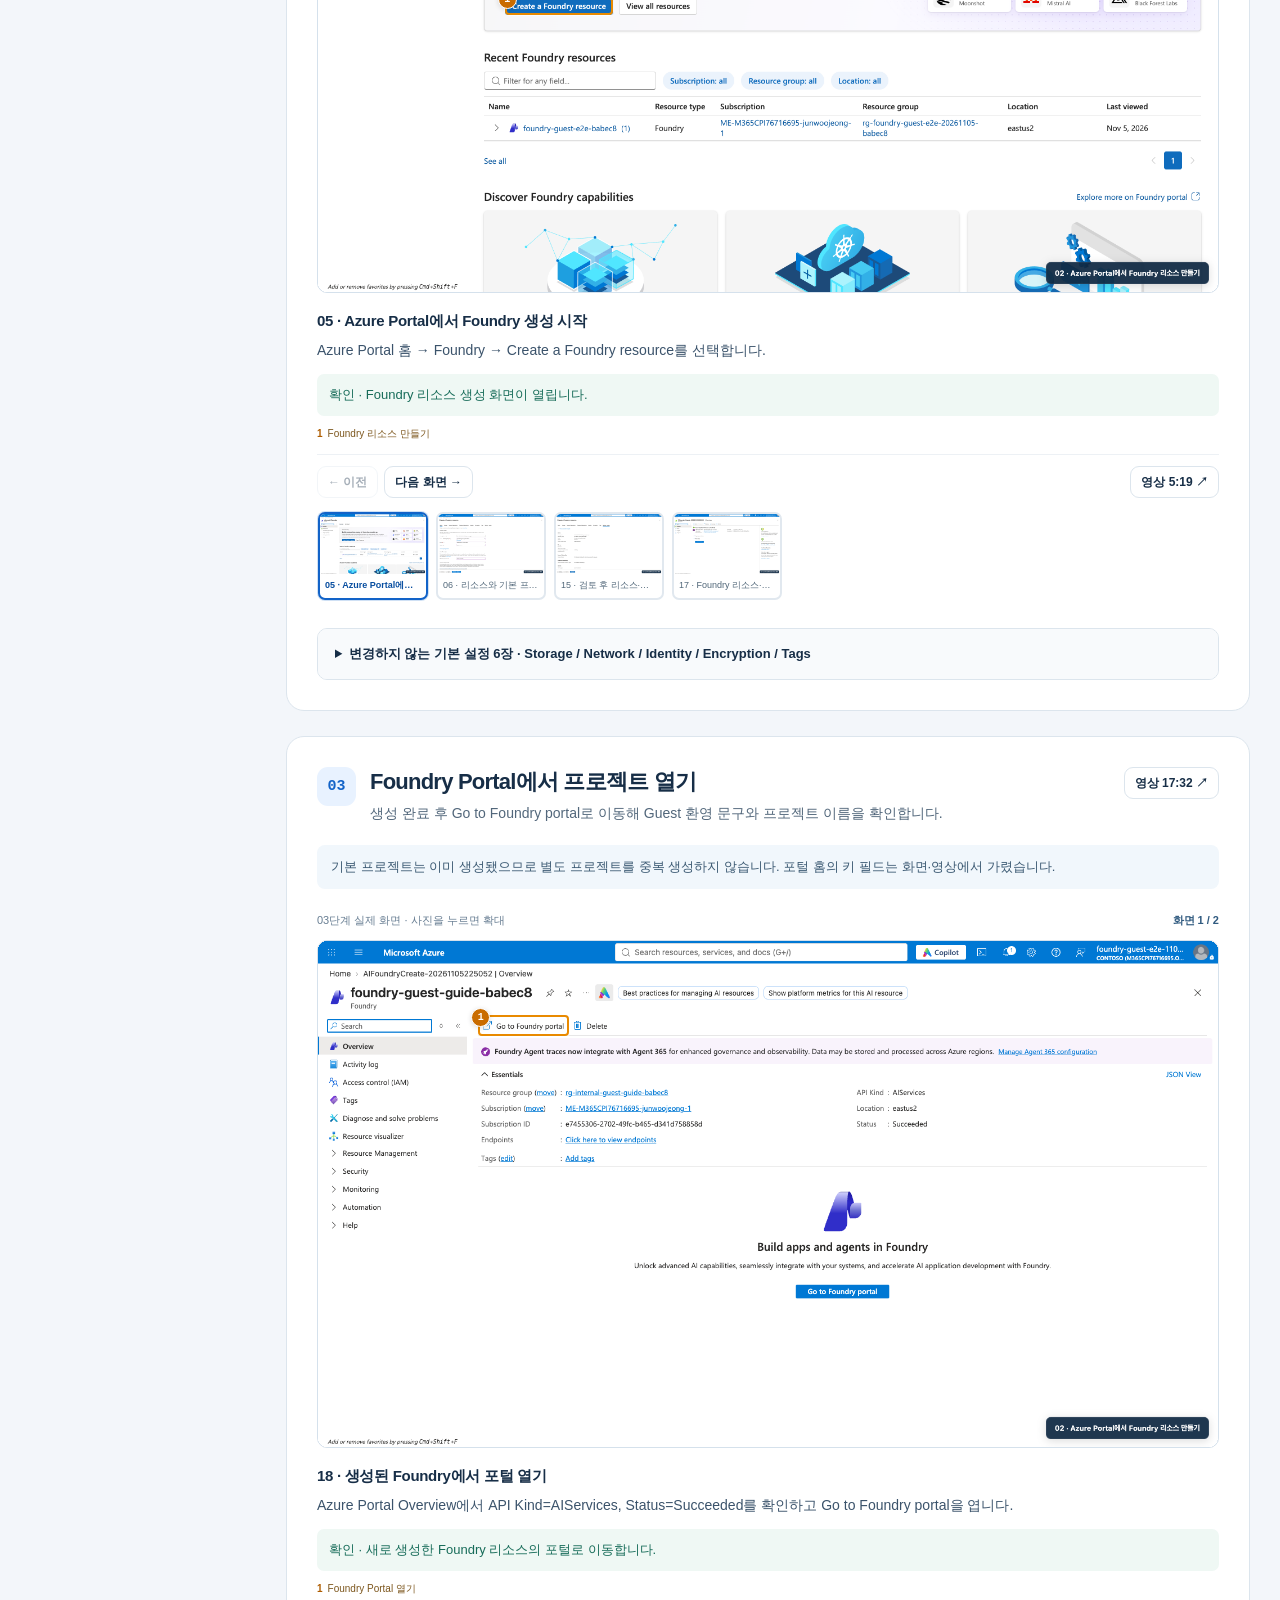
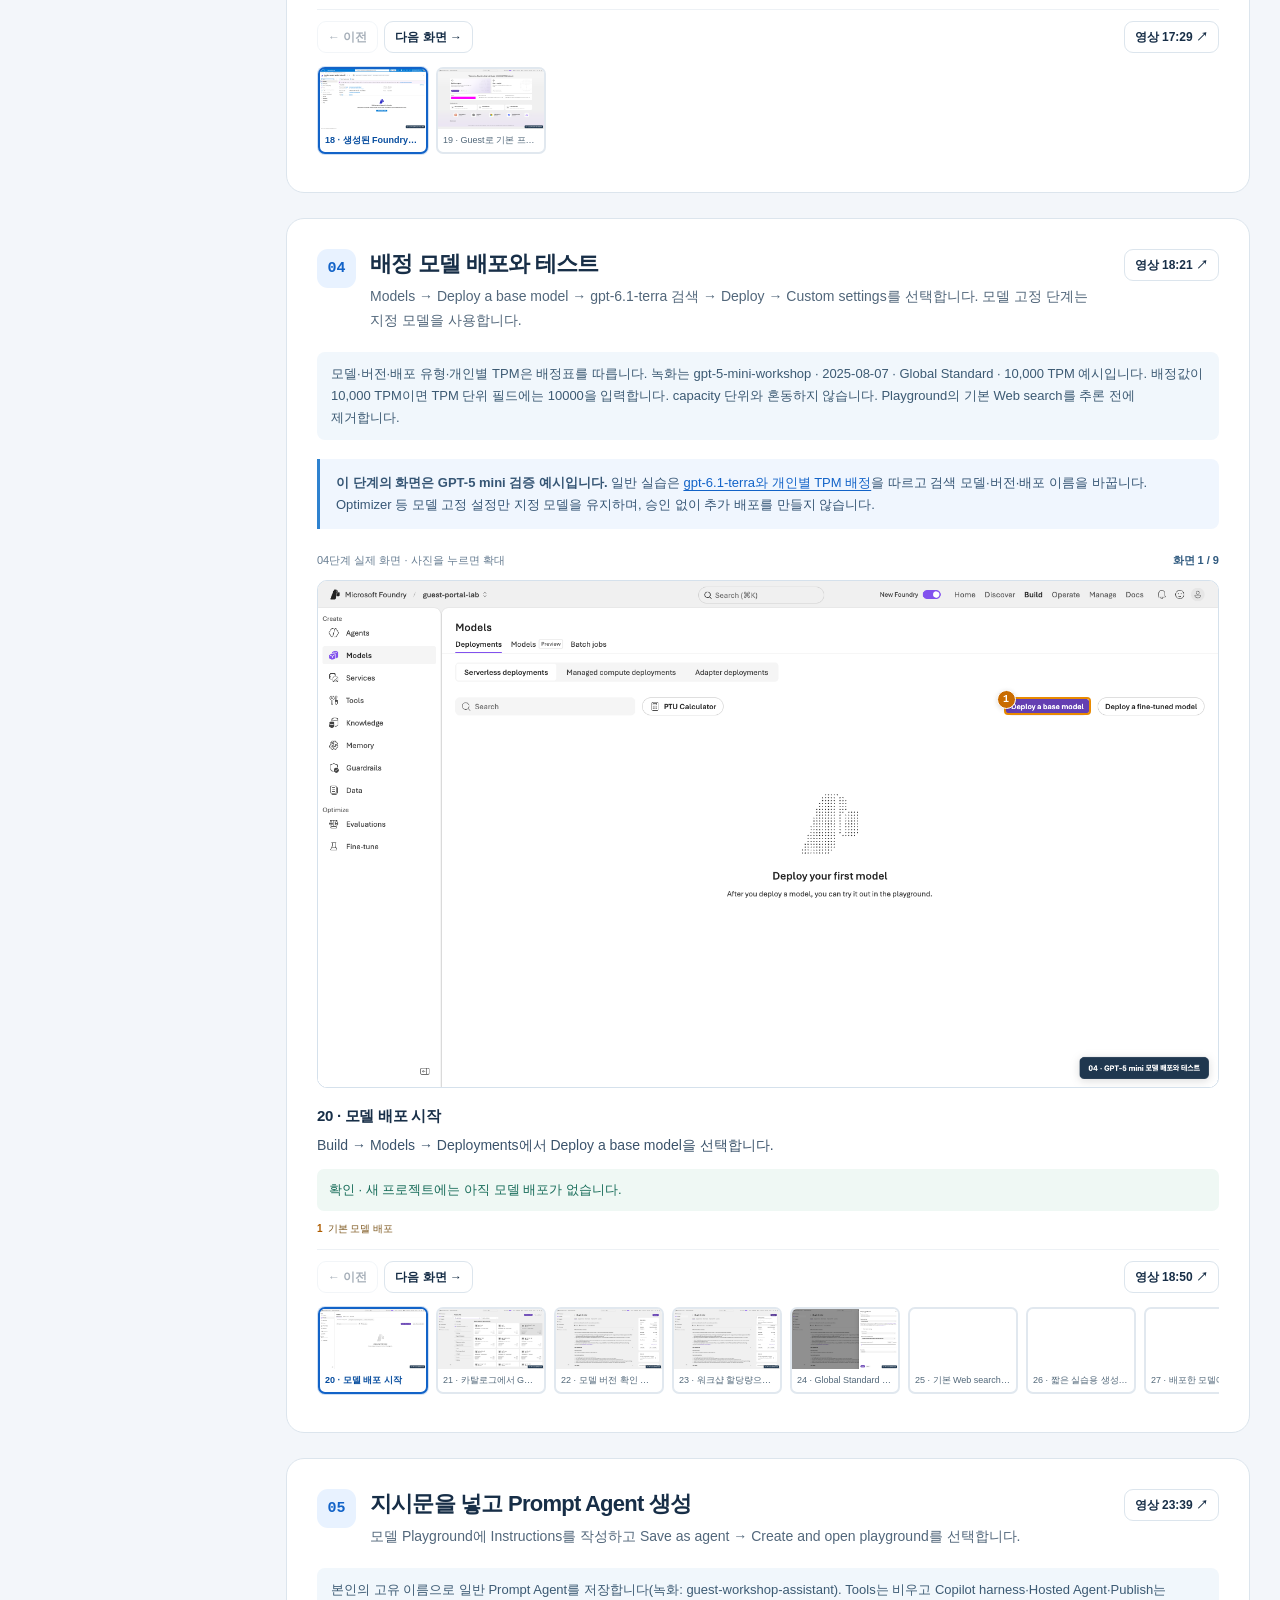
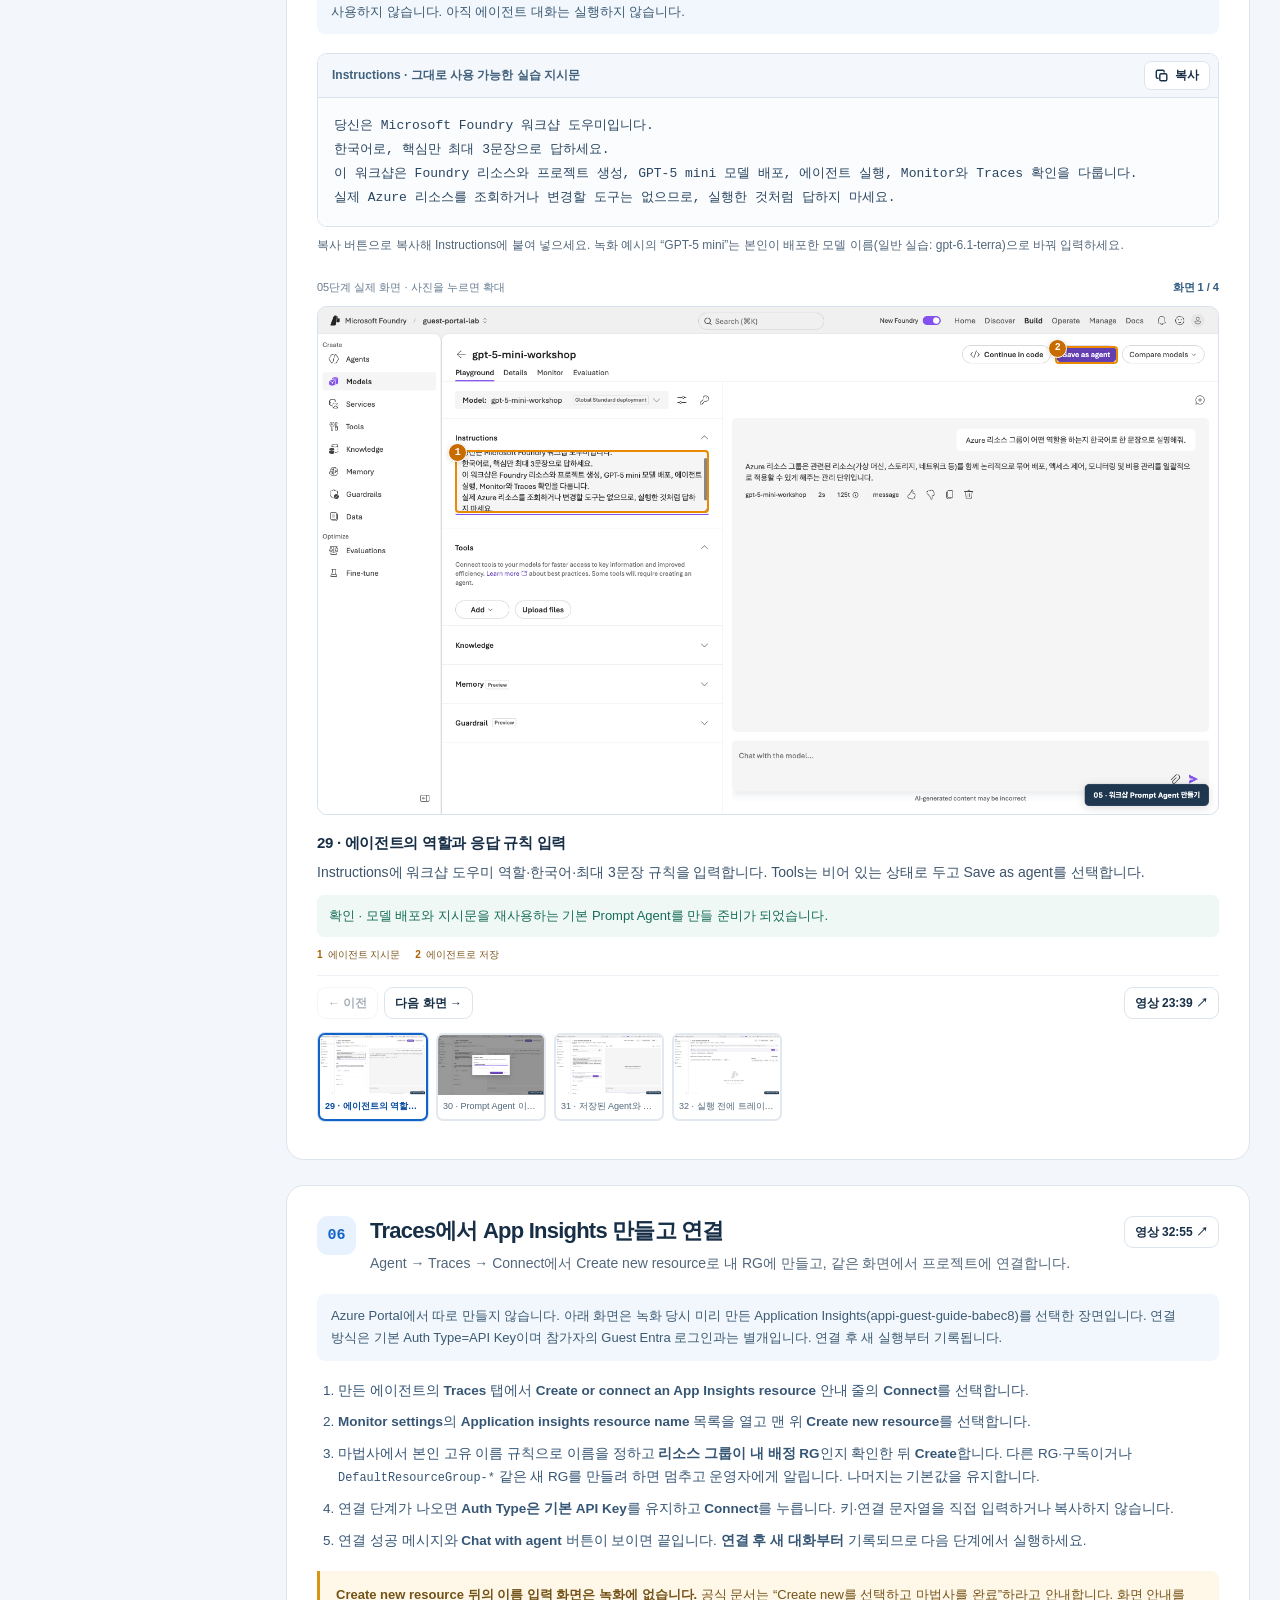
==== commit c731595c: "Split GitHub guides, add copy buttons, create App Insights from Traces GitHub: split the guide into " ====
--- a/index.html
+++ b/index.html
@@ -3,8 +3,8 @@
 <head>
   <meta charset="utf-8">
   <meta name="viewport" content="width=device-width, initial-scale=1">
-  <link rel="icon" href="data:image/svg+xml,%3Csvg%20xmlns='http://www.w3.org/2000/svg'%20viewBox='0%200%2040%2040'%3E%3Crect%20width='40'%20height='40'%20rx='10'%20fill='%2310263d'/%3E%3Ctext%20x='20'%20y='26'%20text-anchor='middle'%20fill='white'%20font-family='sans-serif'%20font-size='16'%20font-weight='700'%3EIG%3C/text%3E%3C/svg%3E">
-  <meta name="description" content="Microsoft Foundry 실습자 공통 가이드. Entra 계정 유형, 본인 RG의 Contributor·Foundry User, 구독 Usages Reader, 문제 대응과 실제 포털 리소스 생성 실습.">
+  <link rel="icon" href="data:image/svg+xml,%3Csvg%20xmlns='http://www.w3.org/2000/svg'%20viewBox='0%200%2040%2040'%3E%3Crect%20width='40'%20height='40'%20rx='10'%20fill='%2310263d'/%3E%3Ctext%20x='20'%20y='26'%20text-anchor='middle'%20fill='white'%20font-family='sans-serif'%20font-size='16'%20font-weight='700'%3EFD%3C/text%3E%3C/svg%3E">
+  <meta name="description" content="Microsoft Foundry 실습자 가이드. 첫 로그인·MFA, 본인 RG의 Contributor·Foundry User와 구독 Usages Reader, 모델 배포 TPM, Traces에서 Application Insights 연결까지 실제 포털 화면으로 안내합니다.">
   <title>Microsoft Foundry · 실습자 가이드</title>
   <script src="assets/theme.js"></script>
   <link rel="stylesheet" href="assets/guide.css">
@@ -13,10 +13,15 @@
   <a class="skip" href="#main">실습 본문으로 이동</a>
   <header class="topbar">
     <div class="topbar-inner">
-      <a class="brand" href="#top"><span class="brand-mark" aria-hidden="true">IG</span> Microsoft Foundry <span class="top-meta">/ 실습자 가이드</span></a>
+      <a class="brand" href="#top"><span class="brand-mark" aria-hidden="true">FD</span> Microsoft Foundry <span class="top-meta">/ 실습자 가이드</span></a>
+      <nav class="guide-switch" aria-label="가이드 선택">
+        <span class="group-label">실습자</span><a href="index.html" aria-current="page">Foundry</a><a href="github-copilot.html">GitHub</a>
+        <span class="sep" aria-hidden="true"></span>
+        <span class="group-label">운영자</span><a href="operator.html">Foundry</a><a href="github-copilot-operator.html">GitHub</a>
+      </nav>
       <div class="topbar-tools">
         <button class="button small theme-toggle" id="theme-toggle" type="button" aria-pressed="false">다크 테마</button>
-        <span class="top-meta">E2E 2026.11.05 · 로그인 실측 2026.11.08</span>
+        <span class="top-meta">기준일 2026.11.09</span>
       </div>
       <span class="sr-only" id="theme-status" role="status"></span>
     </div>
@@ -28,19 +33,18 @@
         <div>
           <div class="eyebrow">PARTICIPANT GUIDE · CREATE INSIDE YOUR RESOURCE GROUP</div>
           <h1>내 리소스 그룹에서<br>Foundry를 만들고, 실행하고, 추적하기.</h1>
-          <p class="hero-lead">운영자는 계정과 리소스 그룹까지 제공합니다.<br>실습자는 배정 RG 안에서 필요한 리소스를 직접 만듭니다.<br>계정·권한·문제 대응은 다른 Foundry 실습에서도 참고하세요.</p>
+          <p class="hero-lead">운영자는 계정과 리소스 그룹까지 제공합니다.<br>참가자는 배정 RG 안에서 필요한 리소스를 직접 만듭니다.<br>계정·권한·문제 대응은 다른 Foundry 실습에서도 참고하세요.</p>
           <div class="hero-actions">
             <a class="button primary" href="#prepare">시작 전 5가지 확인 <span aria-hidden="true">→</span></a>
             <a class="button dark" href="#summary">3분 요약 먼저 보기</a>
             <a class="button dark" href="#first-sign-in">실습 시작하기</a>
-            <a class="button dark" href="github-copilot.html">GitHub 조직·Copilot 준비 ↗</a>
-            <a class="button dark" href="operator.html">SE 운영자 가이드 ↗</a>
+            <a class="button dark" href="github-copilot.html">GitHub 실습자 가이드 ↗</a>
           </div>
         </div>
         <div class="proof" id="summary">
           <p class="proof-label"><strong>3분 핵심 요약</strong> · 실제 포털 영상 · 한국어 화면 안내</p>
           <div class="video-frame">
-            <video id="summary-video" controls autoplay muted playsinline preload="metadata" poster="assets/screenshots/01-guest-sign-in.png" aria-label="핵심 10단계 3분 요약 · 무음 자동재생">
+            <video id="summary-video" controls autoplay muted playsinline preload="metadata" poster="assets/screenshots/01-guest-sign-in.png" aria-label="3분 핵심 요약 · 무음 자동재생">
               <source src="assets/video/summary-walkthrough.mp4" type="video/mp4">
               MP4 재생을 지원하는 브라우저에서 열거나 요약 MP4를 내려받으세요.
             </video>
@@ -50,7 +54,7 @@
             <a class="button dark small" href="assets/video/summary-walkthrough.mp4" download>요약 MP4 다운로드</a>
             <a class="button dark small" href="#video">51분 전체 영상 ↗</a>
           </div>
-          <p class="proof-note">대기·오류 처리는 요약에서 생략했습니다. 모든 과정은 전체 영상과 단계별 화면에서 확인하세요.</p>
+          <p class="proof-note">대기·오류 처리는 요약에서 생략했습니다. 모든 과정은 전체 영상과 단계별 화면에서 확인하세요. 녹화에서는 Application Insights를 Azure Portal에서 먼저 만들었으며, 현재 권장 방식은 <a href="#step-connect">06단계(Traces에서 바로 생성)</a>입니다.</p>
           <p class="proof-label">녹화에서 확인한 에이전트 실행 결과</p>
           <div class="stats">
             <div class="stat"><strong id="hero-runs">3</strong><span>완료된 실행</span></div>
@@ -76,12 +80,12 @@
       <nav class="toc" id="toc" aria-label="페이지 목차">
         <a href="#prepare"><span class="nav-number">준비</span>시작 전 5가지 확인</a>
         <a href="#first-sign-in"><span class="nav-number">필수</span>초기 암호 로그인·MFA</a>
-        <a href="github-copilot.html"><span class="nav-number">GH</span>조직 가입·Copilot 준비 ↗</a>
+        <a href="github-copilot.html"><span class="nav-number">GH</span>GitHub 실습자 가이드 ↗</a>
         <a href="#responsibilities"><span class="nav-number">공통</span>계정 유형·필수 RBAC</a>
         <a href="#model-quota"><span class="nav-number">TPM</span>모델 배포 한도</a>
         <a href="#video"><span class="nav-number">영상</span>전체 실습 녹화</a>
       </nav>
-      <p class="sidebar-note"><a href="operator.html">SE 운영자 가이드 ↗</a><br><br>공통 계정·권한·문제 대응은 다른 실습에서도 참고할 수 있습니다.<br><br>사진 클릭 → 확대<br>작은 사진 → 다음 화면<br>영상 버튼 → 해당 시점 재생<br><br>이 HTML과 assets 폴더를 함께 보관하세요. CDN·빌드·웹 서버 없이 열 수 있습니다.</p>
+      <p class="sidebar-note">공통 계정·권한·문제 대응은 다른 실습에서도 참고할 수 있습니다.<br><br>사진 클릭 → 확대<br>작은 사진 → 다음 화면<br>영상 버튼 → 해당 시점 재생<br><br>이 HTML과 assets 폴더를 함께 보관하세요. CDN·빌드·웹 서버 없이 열 수 있습니다.</p>
     </aside>
 
     <main id="main">
@@ -98,7 +102,7 @@
           <li><strong>모델 배정:</strong> 모델·버전·배포 유형·TPM·배포 개수, 지원되는 Reasoning Effort·출력 한도. <a href="#model-quota">배포 시 입력 기준 →</a></li>
           <li><strong>실습·지원·종료:</strong> 이번 실습 본문 URL, 완료 기준·종료/정리 정책, 승인된 문의 경로.</li>
         </ol>
-        <p class="intro">Copilot을 사용하는 실습은 <a href="github-copilot.html">별도 GitHub 조직 가입·Copilot 준비 가이드</a>도 먼저 완료하세요. 관리자 초대 수락과 사용자 가입 신청 두 경로를 안내하며, 개인 GitHub 계정은 위 실습용 Entra UPN과 별개입니다.</p>
+        <p class="intro">Copilot을 사용하는 실습은 <a href="github-copilot.html">GitHub 실습자 가이드</a>도 먼저 완료하세요. 초대 수락과 자가가입 두 경로를 안내하며, 개인 GitHub 계정은 위 실습용 Entra UPN과 별개입니다.</p>
         <div class="notice warning"><strong>실제 입력값은 운영자의 배정표가 기준입니다.</strong> 아래 화면·영상의 계정·RG·지역·모델·자원 이름은 녹화 예시입니다. 이름을 복사하거나 기존 녹화 리소스에 연결하지 말고 본인이 만든 리소스를 사용하세요. 배정값이 없거나 본인 RG가 안 보이면 생성부터 시도하지 말고 <a href="#troubleshooting">문제 대응표</a>를 확인합니다.</div>
         <ol class="flow" aria-label="실습 구조">
           <li>배정 RG<small>운영자 준비</small></li>
@@ -106,7 +110,7 @@
           <li>모델 배포<small>배정 모델 1개</small></li>
           <li>에이전트<small>지시문 + 실행</small></li>
         </ol>
-        <div class="flow-bottom">프로젝트에 Application Insights 연결 → Log Analytics에 실행 기록 → Monitor · Traces 확인</div>
+        <div class="flow-bottom">Traces에서 Application Insights를 만들어 연결 → 새 대화 실행 → Monitor · Traces에서 확인</div>
         <details>
           <summary>녹화 예시값·검증 범위 확인 · 실제 입력값이 아닙니다</summary>
           <div class="details-body">
@@ -116,8 +120,8 @@
                 <tbody id="lab-values"></tbody>
               </table>
             </div>
-            <p>녹화는 Internal Guest 1명의 기본 Prompt Agent 검증입니다. 약 50명·5시간의 동시 부하·쿼터·비용·정책 준비는 <a href="operator.html#preflight">운영자 필수 점검</a> 대상입니다. 10,000 TPM은 속도 한도이지 비용 상한이 아닙니다.</p>
-            <p>녹화 계정에는 이전 E2E 테스트 RG 권한도 남아 있습니다. 실제 워크샵은 본인 배정 RG로 제한합니다. 다른 고객의 RG·프로젝트가 보이거나 접근되면 사용하지 말고 운영자에게 알리세요.</p>
+            <p>녹화는 Internal Guest 1명의 기본 Prompt Agent 검증입니다. 고객 70명 + SE 테스트 5개·약 5시간의 동시 부하·쿼터·비용·정책 준비는 <a href="operator.html#preflight">운영자 필수 점검</a> 대상입니다. 10,000 TPM은 속도 한도이지 비용 상한이 아닙니다.</p>
+            <p>녹화 계정에는 이전 E2E 테스트 RG 권한도 남아 있습니다. 실제 워크샵은 본인 배정 RG로 제한합니다. 다른 참가자의 RG·프로젝트가 보이거나 접근되면 사용하지 말고 운영자에게 알리세요.</p>
             <p>다른 실습에서는 본문이 지시하는 자원을 본인 RG에 생성하고, 추가 권한은 <a href="#role-profiles">기능별 요건</a>과 <a href="#troubleshooting">문제 대응표</a>를 참조합니다.</p>
           </div>
         </details>
@@ -243,7 +247,7 @@
           <summary>2026.11.08 새 Internal Guest의 초기 암호 + MFA 로그인 실측</summary>
           <div class="details-body">
             <p>비고객용 Guest 1개를 새로 만들고 암호 변경 요구 <code>false</code>, 초기 암호 유지, 새 브라우저 로그인과 정책이 제공한 <strong>Software OATH(TOTP)</strong> 등록·인증을 확인했습니다. 예상 Guest·테넌트가 일치했고 ARM·Graph가 토큰을 수락했으며 진단 정보에 <code>pwd</code>·<code>mfa</code>가 확인됐습니다. <a href="assets/guest-auth-verification.json">비밀 값 없는 검증 JSON</a>.</p>
-            <p><strong>검증 범위:</strong> 운영자 환경의 로그인 전용 테스트입니다. 이 계정에는 RG·Azure 역할을 추가하지 않아 구독 목록 0개가 정상입니다. 실제 참가자는 SE가 배정한 RG·세 역할을 확인해야 합니다. 교육장 네트워크·Microsoft Authenticator 푸시·Foundry E2E·50명 동시 사용을 대신 증명하지 않습니다.</p>
+            <p><strong>검증 범위:</strong> 운영자 환경의 로그인 전용 테스트입니다. 이 계정에는 RG·Azure 역할을 추가하지 않아 구독 목록 0개가 정상입니다. 실제 참가자는 SE가 배정한 RG·세 역할을 확인해야 합니다. 교육장 네트워크·Microsoft Authenticator 푸시·Foundry E2E·동시 사용을 대신 증명하지 않습니다.</p>
           </div>
         </details>
         <details>
@@ -256,30 +260,17 @@
         <p class="screen-note">재구성 로그인·암호·MFA 그림 대신 실제 익명 인증 UI와 공식 문서 화면을 사용합니다. <a href="assets/onboarding/ATTRIBUTION.txt">출처·가림/확대·재사용 조건</a> · 참가자 계정·암호·QR을 촬영한 기록은 아닙니다.</p>
       </section>
       <section class="panel observed-section" id="responsibilities">
-        <p class="section-label">REUSABLE ACCESS REFERENCE</p>
-        <h2>계정과 권한을 확인하고, 본인 RG 안에 리소스를 만듭니다.</h2>
-        <p class="intro">이 부분은 다른 내용의 Foundry 고객 실습을 만들 때도 참고할 수 있는 공통 기준입니다. 아래 10단계 화면·영상은 그 기준으로 진행한 기본 Prompt Agent 예시입니다. 새 실습의 모델·도구·생성 자원은 해당 실습 본문을 따릅니다.</p>
-        <div class="notice"><strong>인계 경계:</strong> 운영자는 계정·RG·RBAC와 구독 사전 설정까지 제공합니다. 실습자가 본인 RG에 Foundry·프로젝트·모델·관측성 등 필요한 리소스를 직접 생성합니다. <strong>Entra 계정 유형</strong>과 <strong>Azure RBAC</strong>는 서로 다른 기준이며, Guest·Member 자체가 Azure 생성 권한을 주지 않습니다.</div>
-        <p class="intro" id="operator-roles">계정 생성·구독 RP 등록·역할 할당·종료 처리는 <a href="operator.html#operator-roles">별도 SE 운영자 가이드</a>의 작업입니다. 참가자는 운영자 역할을 받거나 다른 참가자 권한을 관리하지 않습니다.</p>
-
-        <h3 class="role-title" id="account-types">내 Entra 계정 유형과 로그인 방법</h3>
-        <div class="table-wrap">
-          <table aria-labelledby="account-types">
-            <thead><tr><th>계정 유형</th><th>인증·기본 디렉터리 접근</th><th>이 가이드에서의 적용</th></tr></thead>
-            <tbody>
-              <tr><td><strong>Internal Guest</strong></td><td>실습 테넌트 내부 계정으로 로그인. <code>userType=Guest</code>이며 디렉터리 기본 권한은 Guest 수준.</td><td><strong>이번 실환경 검증의 계정 유형.</strong> 운영자가 발급한 UPN·초기 암호로 로그인하고 본인이 MFA를 등록합니다.</td></tr>
-              <tr><td><strong>Internal Member</strong></td><td>테넌트 내부 계정으로 로그인. <code>userType=Member</code>이며 디렉터리 기본 권한은 Member 수준.</td><td>조직 정책에 따라 사용할 수 있지만 <strong>이번 기본 실습의 필수 조건은 아닙니다.</strong> Member라고 Azure 역할을 대신하지 않습니다.</td></tr>
-              <tr><td><strong>External Guest</strong></td><td>초대된 외부 계정으로 인증. 리소스 테넌트의 사용자 유형은 보통 Guest.</td><td>초대 수락·대상 테넌트·외부 인증·MFA/조건부 액세스 확인이 필요합니다. Internal Guest 1명 검증을 그대로 일반화하지 않습니다.</td></tr>
-              <tr><td><strong>External Member</strong></td><td>외부 계정으로 인증하지만 리소스 테넌트에서 Member 수준 접근.</td><td>계정의 Member/Guest만으로 내부·외부 인증을 판별하지 않습니다. 운영자가 정한 로그인 방식과 별도 검증을 따릅니다.</td></tr>
-            </tbody>
-          </table>
-        </div>
-        <div class="notice warning"><strong>실습자의 Entra 관리자 역할은 없음이 기본입니다.</strong> Guest는 역할 이름이 아닌 사용자 유형입니다. 오류가 나도 스스로 Guest → Member 전환·계정 생성·MFA 정책 변경·권한 추가를 하지 않습니다. Azure Portal 실습용 workforce 계정을 고객 앱 로그인용 External ID 외부 테넌트 계정과 혼동하지 마세요.</div>
+        <p class="section-label">YOUR ACCOUNT AND ROLES</p>
+        <h2>내 계정과 권한을 확인하고, 본인 RG 안에 리소스를 만듭니다.</h2>
+        <p class="intro">아래 9단계 화면·영상은 이 기준으로 진행한 기본 Prompt Agent 예시입니다. 다른 Foundry 실습에서도 같은 계정·권한 기준을 참고할 수 있으며, 모델·도구·생성 자원은 해당 실습 본문을 따릅니다.</p>
+        <div class="notice"><strong>인계 경계:</strong> 운영자는 계정·RG·RBAC와 구독 사전 설정까지 제공합니다. 참가자가 본인 RG에 Foundry·프로젝트·모델·관측성 등 필요한 리소스를 직접 생성합니다. <strong>Entra 계정 유형</strong>과 <strong>Azure RBAC</strong>는 서로 다른 기준이며, Guest·Member 자체가 Azure 생성 권한을 주지 않습니다.</div>
+        <p class="intro"><strong>이름 규칙 예시:</strong> 배정되는 UPN·RG는 행사마다 다릅니다(예: <code>user01@&lt;테넌트 초기 도메인&gt;</code>과 <code>rg-user01</code>). <strong>본인 배정표의 실제 UPN·RG를 사용</strong>하고, 녹화의 긴 이름을 그대로 입력하지 않습니다.</p>
+        <p class="intro" id="operator-roles">계정 생성·구독 RP 등록·역할 할당·종료 처리는 <a href="operator.html#operator-roles">Foundry 운영자 가이드</a>의 작업입니다. 참가자는 운영자 역할을 받거나 다른 참가자 권한을 관리하지 않습니다.</p>
 
         <h3 class="role-title" id="participant-roles">배정 RG 안에 리소스를 직접 만드는 데 필요한 역할</h3>
         <div class="table-wrap">
           <table aria-labelledby="participant-roles" data-actor="participant">
-            <thead><tr><th>권한 체계</th><th>실습자가 보유할 역할</th><th>범위 · 담당 작업</th></tr></thead>
+            <thead><tr><th>권한 체계</th><th>참가자가 보유할 역할</th><th>범위 · 담당 작업</th></tr></thead>
             <tbody>
               <tr><td>Entra ID</td><td><strong>관리자 역할 없음</strong></td><td>운영자가 발급·안내한 사용자 계정. 초기 암호 로그인·본인 MFA 등록·인증을 수행하며 암호 변경은 선택입니다. 이번 예시는 Internal Guest입니다.</td></tr>
               <tr><td>Azure RBAC</td><td><strong>Contributor</strong></td><td><strong>본인에게 배정된 RG만</strong> · Foundry·프로젝트·모델 배포·Log Analytics·Application Insights 등 필요한 자원 생성·관리. RBAC 할당 권한과 Foundry 데이터 평면 권한은 아닙니다.</td></tr>
@@ -288,27 +279,49 @@
             </tbody>
           </table>
         </div>
-        <ol class="task-list" aria-label="실습자 담당 작업">
+        <ol class="task-list" aria-label="참가자 담당 작업">
           <li><strong>로그인·범위 확인:</strong> 발급된 계정으로 첫 로그인·MFA를 완료하고 올바른 테넌트·구독·본인 RG 및 세 RBAC 역할을 확인합니다.</li>
           <li><strong>직접 생성:</strong> 실습 본문이 요구하는 자원을 <strong>본인 RG 안에</strong> 생성합니다. 아래 예시는 Foundry + 기본 프로젝트 → 모델 배포 → Instructions를 작성하고 기본 Prompt Agent 저장 순서입니다.</li>
-          <li><strong>관측성 연결:</strong> 예시에서는 본인 RG에 Log Analytics + Application Insights를 생성하고 프로젝트에 연결한 뒤 새 대화를 실행합니다.</li>
+          <li><strong>관측성 연결:</strong> 예시에서는 Traces에서 Application Insights를 만들어 프로젝트에 연결한 뒤 새 대화를 실행합니다.</li>
           <li><strong>결과 확인:</strong> 실제 응답·Monitor·Traces를 확인하고 입력·출력·토큰·Guest 실행자를 대조한 뒤 운영자에게 완료를 알립니다.</li>
         </ol>
-        <div class="notice warning"><strong>실습자가 하지 않는 작업:</strong> 다른 사람 계정 생성, 역할 할당, 새 RG 생성, 구독 RP 등록, 조건부 액세스·MFA 정책 변경, 다른 고객 RG 접근, 승인 없는 RG·로그 삭제. RG Contributor는 본인 RG 삭제 권한도 있으므로 작업 정책을 지킵니다. 이 기본 검증은 Owner·Foundry Project Manager·Guest → Member 전환 없이 성공했습니다.</div>
-        <p class="intro">Foundry User는 이전에 Azure AI User로 표시되었으며 GUID는 <code>53ca6127-db72-4b80-b1b0-d745d6d5456d</code>로 동일합니다. 포털의 역할 이름만 보고 잘못된 다른 역할을 요청하지 마세요.</p>
-
-        <h3 class="role-title" id="role-profiles">실습 내용이 달라질 때 추가로 확인할 요건</h3>
-        <div class="table-wrap">
-          <table aria-labelledby="role-profiles">
-            <thead><tr><th>작업·기능</th><th>참가자가 알아둘 기준</th><th>운영자에게 요청할 확인</th></tr></thead>
-            <tbody>
-              <tr><td>기본 리소스·모델·Agent</td><td>위 사용자 역할 3개가 배정 RG 안의 리소스 생성부터 실행·추적까지의 검증된 조합입니다. Foundry User·Reader·Foundry Agent Consumer만으로 리소스를 만드는 실습을 대신할 수 없습니다.</td><td>배정 RG·구독 Scope와 실제 사용자 Object ID. 현재 실습의 RP·모델·쿼터도 확인합니다.</td></tr>
-              <tr><td>프로젝트 MI·도구·연결</td><td>사용자 역할이 프로젝트 Managed Identity에 자동 적용되지 않습니다. 필요한 리소스는 본인이 먼저 생성하고, 역할 할당은 하지 않습니다.</td><td>공식 시작 기준의 프로젝트 MI Foundry User·부모 Foundry Scope, Search·Storage 등 실제 실행 신원의 데이터 권한. <a href="operator.html#managed-identity">SE 후속 점검</a>을 요청합니다.</td></tr>
-              <tr><td>App Insights·Log Analytics 조회</td><td>이번 기본 검증은 본인 RG 권한으로 성공했습니다. 다른 접근 모드·보호 테이블은 별도 로그 권한이 필요할 수 있습니다.</td><td>연결된 App Insights의 Log Analytics Reader, 워크스페이스 컨텍스트 권한·보호된 테이블 정책. 모델 사용 권한과 로그 조회 권한을 구분합니다.</td></tr>
-              <tr><td>SDK·게시·Hosted Agent·유료 도구</td><td>기본 Prompt Agent 화면·영상의 검증 범위 밖입니다. 여기의 세 역할이 모든 확장 기능에 충분하다고 가정하지 않습니다.</td><td>실제 생성·호출·게시 작업, 인증 주체, 서비스별 Scope와 추가 권한·비용·네트워크·새 E2E 검증.</td></tr>
-            </tbody>
-          </table>
-        </div>
+        <div class="notice warning"><strong>참가자가 하지 않는 작업:</strong> 다른 사람 계정 생성, 역할 할당, 새 RG 생성, 구독 RP 등록, 조건부 액세스·MFA 정책 변경, 다른 참가자 RG 접근, 승인 없는 RG·로그 삭제. RG Contributor는 본인 RG 삭제 권한도 있으므로 작업 정책을 지킵니다. 이 기본 검증은 Owner·Foundry Project Manager·Guest → Member 전환 없이 성공했습니다.</div>
+        <p class="intro">Foundry User는 이전에 Azure AI User로 표시되었으며 GUID는 <code data-copy>53ca6127-db72-4b80-b1b0-d745d6d5456d</code>로 동일합니다. 포털의 역할 이름만 보고 잘못된 다른 역할을 요청하지 마세요.</p>
+
+        <details id="account-types">
+          <summary>참고 · Entra 계정 유형 4가지와 이 가이드의 적용</summary>
+          <div class="details-body">
+            <div class="table-wrap">
+              <table aria-label="Entra 계정 유형과 이 가이드의 적용">
+                <thead><tr><th>계정 유형</th><th>인증·기본 디렉터리 접근</th><th>이 가이드에서의 적용</th></tr></thead>
+                <tbody>
+                  <tr><td><strong>Internal Guest</strong></td><td>실습 테넌트 내부 계정으로 로그인. <code>userType=Guest</code>이며 디렉터리 기본 권한은 Guest 수준.</td><td><strong>이번 실환경 검증의 계정 유형.</strong> 운영자가 발급한 UPN·초기 암호로 로그인하고 본인이 MFA를 등록합니다.</td></tr>
+                  <tr><td><strong>Internal Member</strong></td><td>테넌트 내부 계정으로 로그인. <code>userType=Member</code>이며 디렉터리 기본 권한은 Member 수준.</td><td>조직 정책에 따라 사용할 수 있지만 <strong>이번 기본 실습의 필수 조건은 아닙니다.</strong> Member라고 Azure 역할을 대신하지 않습니다.</td></tr>
+                  <tr><td><strong>External Guest</strong></td><td>초대된 외부 계정으로 인증. 리소스 테넌트의 사용자 유형은 보통 Guest.</td><td>초대 수락·대상 테넌트·외부 인증·MFA/조건부 액세스 확인이 필요합니다. Internal Guest 1명 검증을 그대로 일반화하지 않습니다.</td></tr>
+                  <tr><td><strong>External Member</strong></td><td>외부 계정으로 인증하지만 리소스 테넌트에서 Member 수준 접근.</td><td>계정의 Member/Guest만으로 내부·외부 인증을 판별하지 않습니다. 운영자가 정한 로그인 방식과 별도 검증을 따릅니다.</td></tr>
+                </tbody>
+              </table>
+            </div>
+            <div class="notice warning"><strong>참가자의 Entra 관리자 역할은 없음이 기본입니다.</strong> Guest는 역할 이름이 아닌 사용자 유형입니다. 오류가 나도 스스로 Guest → Member 전환·계정 생성·MFA 정책 변경·권한 추가를 하지 않습니다. Azure Portal 실습용 workforce 계정을 고객 앱 로그인용 External ID 외부 테넌트 계정과 혼동하지 마세요.</div>
+          </div>
+        </details>
+
+        <details id="role-profiles">
+          <summary>참고 · 실습 내용이 달라질 때 추가로 확인할 요건</summary>
+          <div class="details-body">
+            <div class="table-wrap">
+              <table aria-label="실습 내용이 달라질 때 추가로 확인할 요건">
+                <thead><tr><th>작업·기능</th><th>참가자가 알아둘 기준</th><th>운영자에게 요청할 확인</th></tr></thead>
+                <tbody>
+                  <tr><td>기본 리소스·모델·Agent</td><td>위 사용자 역할 3개가 배정 RG 안의 리소스 생성부터 실행·추적까지의 검증된 조합입니다. Foundry User·Reader·Foundry Agent Consumer만으로 리소스를 만드는 실습을 대신할 수 없습니다.</td><td>배정 RG·구독 Scope와 실제 사용자 Object ID. 현재 실습의 RP·모델·쿼터도 확인합니다.</td></tr>
+                  <tr><td>프로젝트 MI·도구·연결</td><td>사용자 역할이 프로젝트 Managed Identity에 자동 적용되지 않습니다. 필요한 리소스는 본인이 먼저 생성하고, 역할 할당은 하지 않습니다.</td><td>공식 시작 기준의 프로젝트 MI Foundry User·부모 Foundry Scope, Search·Storage 등 실제 실행 신원의 데이터 권한. <a href="operator.html#managed-identity">운영자의 후속 점검</a>을 요청합니다.</td></tr>
+                  <tr><td>App Insights·Log Analytics 조회</td><td>이번 기본 검증은 본인 RG 권한으로 성공했습니다. 다른 접근 모드·보호 테이블은 별도 로그 권한이 필요할 수 있습니다.</td><td>연결된 App Insights의 Log Analytics Reader, 워크스페이스 컨텍스트 권한·보호된 테이블 정책. 모델 사용 권한과 로그 조회 권한을 구분합니다.</td></tr>
+                  <tr><td>SDK·게시·Hosted Agent·유료 도구</td><td>기본 Prompt Agent 화면·영상의 검증 범위 밖입니다. 여기의 세 역할이 모든 확장 기능에 충분하다고 가정하지 않습니다.</td><td>실제 생성·호출·게시 작업, 인증 주체, 서비스별 Scope와 추가 권한·비용·네트워크·새 E2E 검증.</td></tr>
+                </tbody>
+              </table>
+            </div>
+          </div>
+        </details>
         <details>
           <summary>계정 유형·역할·로그 접근의 공식 근거</summary>
           <div class="details-body">
@@ -320,45 +333,45 @@
       <section class="panel observed-section" id="model-quota">
         <p class="section-label">SET TPM WHEN YOU DEPLOY THE MODEL</p>
         <h2>일반 실습은 gpt-6.1-terra, TPM은 개인별 배정값을 사용합니다.</h2>
-        <p class="intro">현재 가장 많은 TPM을 확보한 <strong>gpt-6.1-terra를 일반 실습의 기본 모델</strong>로 사용하고 그 쿼터를 참가자에게 배분합니다. 운영자는 RG만 제공하므로 개인별 배포 TPM이 미리 설정된 상태는 아닙니다. 본인 RG에 Foundry·프로젝트를 만든 뒤 모델 배포의 Custom settings에서 승인된 값을 입력합니다.</p>
+        <p class="intro">일반 실습의 기본 모델은 현재 가장 많은 TPM을 확보한 <strong><code data-copy>gpt-6.1-terra</code></strong>이며, 운영자가 그 쿼터를 참가자에게 나눠 배정합니다. 운영자는 RG만 제공하므로 <strong>개인별 TPM은 모델을 배포할 때 직접 입력</strong>합니다(Custom settings).</p>
         <div class="table-wrap">
-          <table aria-label="실습자의 모델 배포 기준">
+          <table aria-label="참가자의 모델 배포 기준">
             <thead><tr><th>입력·확인 항목</th><th>참가자 기준</th></tr></thead>
             <tbody>
-              <tr><td>모델·지역·배포 유형</td><td>일반 실습은 <strong>gpt-6.1-terra</strong>와 운영자가 배정한 버전·지역·배포 유형을 사용합니다. 화면·영상의 <strong>gpt-5-mini · East US 2 · Global Standard</strong>는 이전 녹화 예시입니다.</td></tr>
-              <tr><td>개인별 TPM</td><td><strong>배정표의 TPM · 일반 실습용 배포 1개</strong>를 따릅니다. 1명당 10,000 TPM은 계산 예시이며 실제 잔여량에 따라 달라집니다. 배정값이 10,000 TPM이고 필드 단위가 TPM이면 <strong>10000</strong>을 입력합니다. 녹화의 API capacity=10을 gpt-6.1-terra에 그대로 적용하지 말고 해당 모델의 단위를 확인합니다.</td></tr>
-              <tr><td>실행 한도</td><td>녹화의 GPT-5 mini는 Max output tokens=1024·Reasoning Effort=minimal을 사용합니다. 다른 모델은 운영자가 검증한 지원 설정을 따릅니다. 이는 응답 설정이며 배포 TPM·비용 상한과 별개입니다.</td></tr>
+              <tr><td>모델·지역·배포 유형</td><td>일반 실습은 <strong>gpt-6.1-terra</strong>와 운영자가 배정한 버전·지역·배포 유형을 씁니다. 화면·영상의 <strong>gpt-5-mini · East US 2 · Global Standard</strong>는 이전 녹화 예시입니다.</td></tr>
+              <tr><td>개인별 TPM</td><td><strong>배정표의 TPM · 일반 실습용 배포 1개</strong>를 따릅니다. 배정값이 10,000 TPM이고 필드 단위가 TPM이면 <strong>10000</strong>을 입력합니다. 녹화의 API capacity=10을 그대로 쓰지 말고 해당 모델의 단위를 확인합니다. 1명당 10,000 TPM은 계산 예시이며 실제 잔여량에 따라 달라집니다.</td></tr>
+              <tr><td>실행 한도</td><td>녹화의 GPT-5 mini는 Max output tokens=1024·Reasoning Effort=minimal이었습니다. 다른 모델은 운영자가 검증해 안내한 지원 설정을 따릅니다. 응답 설정일 뿐 배포 TPM·비용 상한이 아닙니다.</td></tr>
               <tr><td>설정 후 확인</td><td>실제 배포 이름·할당 TPM을 확인하고 운영자의 점검 요청에 응답합니다. 승인 없이 TPM을 늘리거나 추가 배포를 만들지 않습니다.</td></tr>
             </tbody>
           </table>
         </div>
-        <div class="notice"><strong>TPM은 개인 비용 예산이 아니라 분당 속도 한도입니다.</strong> 같은 모델의 배포는 실제 Quota Scope에 따라 구독 전체·데이터 존 또는 지역의 풀을 공유합니다. 같은 풀에서 50명이 각 10,000 TPM 배포를 만들려면 기존 배포 외에 500,000 TPM 잔여 할당량이 필요하며, 이것이 50명의 실제 사용 토큰을 뜻하지는 않습니다.</div>
-        <h3 class="role-title" id="lightweight-models">gpt-6.1-terra의 TPM을 나눠 쓰고, 모델 고정 단계만 예외로 합니다.</h3>
-        <p class="intro">이전의 여러 경량 모델 그룹 배정 대신 <strong>일반 실습 참가자는 gpt-6.1-terra를 하나씩 배포</strong>합니다. 아래는 배분 계산 예시이며, <strong>실제 모델·버전·지역·배포 유형·TPM은 운영자의 배정표가 기준</strong>입니다. RG가 달라도 같은 모델 쿼터 풀을 공유하므로 본인 배정량만 사용합니다.</p>
+        <div class="notice"><strong>TPM은 개인 비용 예산이 아니라 분당 속도 한도입니다.</strong> 같은 모델의 배포는 실제 Quota Scope에 따라 구독 전체·데이터 존 또는 지역의 풀을 공유합니다. 같은 풀에서 고객 70개 + SE 테스트 5개가 각 10,000 TPM 배포를 유지하려면 기존 배포 외에 750,000 TPM 잔여 할당량이 필요하며, 이것이 실제 사용 토큰을 뜻하지는 않습니다.</div>
+        <h3 class="role-title" id="lightweight-models">gpt-6.1-terra를 하나씩 배포하고, 모델 고정 단계만 예외입니다.</h3>
+        <p class="intro">이전의 여러 경량 모델 그룹 배정 대신 <strong>일반 실습 참가자는 gpt-6.1-terra를 하나씩 배포</strong>합니다. 아래는 배분 계산 예시이며 <strong>실제 모델·버전·지역·배포 유형·TPM은 운영자의 배정표가 기준</strong>입니다. RG가 달라도 같은 모델 쿼터 풀을 공유하므로 본인 배정량만 사용합니다.</p>
         <div class="table-wrap">
           <table aria-label="기본 모델 TPM 배분과 모델 고정 실습 예외">
             <thead><tr><th>실습 · 인원</th><th>배정 모델</th><th>개인별 배포 기준</th></tr></thead>
             <tbody>
-              <tr><td>일반 실습 · 50명 예시</td><td><code>gpt-6.1-terra</code></td><td>1개 · 10,000 TPM 예시<br>같은 풀에서 총 500,000 TPM 필요</td></tr>
+              <tr><td>일반 실습 · 고객 70개 + SE 테스트 5개 예시</td><td><code>gpt-6.1-terra</code></td><td>1개 · 10,000 TPM 예시<br>모두 배포 유지 시 같은 풀에서 총 750,000 TPM 필요</td></tr>
               <tr><td>Optimizer 등 모델 고정 단계</td><td>해당 기능·실습이 요구하는 지정 모델</td><td>해당 단계의 별도 배정표<br>배포 개수·TPM·실행 설정 확인</td></tr>
             </tbody>
           </table>
         </div>
-        <div class="notice"><strong>모델 고정 설정은 바꾸지 않습니다.</strong> Optimizer 등에서 특정 모델·버전을 요구하는 설정은 해당 지정값을 유지합니다. 같은 실습에서도 모델을 자유롭게 선택할 수 있는 설정은 gpt-6.1-terra를 우선 사용합니다. 고정 모델 단계의 추가 배포·TPM은 운영자가 별도로 승인하며, terra의 남는 쿼터를 다른 모델에 옮겨 쓸 수는 없습니다.</div>
+        <div class="notice"><strong>모델 고정 설정은 바꾸지 않습니다.</strong> Optimizer 등에서 특정 모델·버전을 요구하면 그 지정값을 유지하고, 모델을 자유롭게 고를 수 있는 설정만 gpt-6.1-terra를 씁니다. 고정 모델 단계의 추가 배포·TPM은 운영자가 따로 승인하며, terra의 남는 쿼터를 다른 모델로 옮겨 쓸 수 없습니다.</div>
         <ol class="task-list">
-          <li><strong>모델 검색:</strong> <a href="#step-model">04단계</a>의 Models → Deploy a base model에서 녹화의 <code>gpt-5-mini</code> 대신 <strong>gpt-6.1-terra</strong>를 검색하고 배정 버전·배포 유형을 선택합니다. 모델 고정 단계만 그 단계의 지정 모델을 검색합니다. 배포 이름은 본인의 고유 이름 규칙을 사용합니다.</li>
-          <li><strong>TPM 입력:</strong> <strong>본인 배정값</strong>과 필드의 capacity/TPM 단위를 먼저 확인합니다. 10,000 TPM을 배정받았고 필드가 TPM 단위일 때만 <strong>10000</strong>을 입력합니다. gpt-6.1-terra의 capacity·TPM·RPM 관계는 운영자가 확인한 기준을 따릅니다.</li>
-          <li><strong>모델·Agent 연결:</strong> Playground와 Agent에서 방금 만든 <strong>본인 배포</strong>를 선택합니다. gpt-6.1-terra에는 영상의 <code>minimal</code>을 복사하지 말고 운영자가 안내한 지원되는 Reasoning Effort·출력 한도를 사용합니다. 같은 지시문이어도 응답·토큰·지연은 달라질 수 있습니다.</li>
-          <li><strong>막히면 승인된 대안만:</strong> 모델이 검색되지 않거나 400·429·쿼터 오류가 나면 <a href="#troubleshooting">문제 대응표</a>를 확인하고 실습 단계·배정 모델·오류를 전달합니다. 임의로 다른 모델·지역·더 큰 TPM·추가 배포를 선택하지 않습니다.</li>
+          <li><strong>모델 검색:</strong> <a href="#step-model">04단계</a>의 Models → Deploy a base model에서 녹화의 <code>gpt-5-mini</code> 대신 <strong>gpt-6.1-terra</strong>를 검색하고 배정 버전·배포 유형을 고릅니다. 모델 고정 단계만 그 단계의 지정 모델을 검색합니다. 배포 이름은 본인의 고유 이름 규칙을 씁니다.</li>
+          <li><strong>TPM 입력:</strong> <strong>본인 배정값</strong>과 필드의 capacity/TPM 단위를 먼저 확인합니다. 10,000 TPM을 배정받았고 필드가 TPM 단위일 때만 <strong>10000</strong>을 입력합니다.</li>
+          <li><strong>모델·Agent 연결:</strong> Playground와 Agent에서 방금 만든 <strong>본인 배포</strong>를 선택합니다. gpt-6.1-terra에는 영상의 <code>minimal</code>을 복사하지 말고 운영자가 안내한 Reasoning Effort·출력 한도를 씁니다. 같은 지시문이어도 응답·토큰·지연은 달라질 수 있습니다.</li>
+          <li><strong>막히면 승인된 대안만:</strong> 모델이 검색되지 않거나 400·429·쿼터 오류가 나면 <a href="#troubleshooting">문제 대응표</a>를 확인하고 실습 단계·배정 모델·오류를 운영자에게 전달합니다. 임의로 다른 모델·지역·더 큰 TPM·추가 배포를 고르지 않습니다.</li>
         </ol>
-        <div class="notice warning"><strong>화면·영상은 GPT-5 mini 검증 기록입니다.</strong> gpt-6.1-terra의 버전·지역·배포 유형·실행 설정은 배정표로 확인합니다. 녹화가 terra의 Agent 실행·50명 동시 부하를 검증했다는 뜻은 아닙니다. 다른 모델로 자동 대체하지 않습니다.</div>
-        <div class="notice warning"><strong>안내 값은 기술적 하드캡이 아닙니다.</strong> 본인 RG의 Contributor는 모델 배포 설정을 변경할 수 있습니다. 공동 쿼터를 독점하지 않도록 배포 개수·TPM 규칙을 지키고, 429·쿼터 부족이 나면 임의 증설하지 말고 <a href="#troubleshooting">문제 대응표</a>를 따릅니다.</div>
-        <p class="intro"><a href="operator.html#model-groups">SE의 terra TPM 배분·고정 모델 예외 기준</a> · <a href="operator.html#capacity">TPM 계획·할당 점검</a> · <a href="https://learn.microsoft.com/azure/foundry/openai/how-to/quota" target="_blank" rel="noopener noreferrer">공식 쿼터 관리</a> · <a href="https://learn.microsoft.com/azure/foundry/openai/how-to/reasoning#reasoning-effort" target="_blank" rel="noopener noreferrer">Reasoning Effort 지원</a></p>
+        <div class="notice warning"><strong>화면·영상은 GPT-5 mini 검증 기록입니다.</strong> gpt-6.1-terra의 버전·지역·배포 유형·실행 설정은 배정표로 확인하세요. 녹화가 terra의 Agent 실행·동시 부하를 검증한 것은 아니며 다른 모델로 자동 대체하지 않습니다. 안내된 TPM은 기술적 하드캡이 아니므로(RG Contributor는 배포 설정을 바꿀 수 있습니다) 공동 쿼터를 독점하지 않도록 배포 개수·TPM 규칙을 지키고, 429·쿼터 부족은 임의 증설 대신 <a href="#troubleshooting">문제 대응표</a>를 따릅니다.</div>
+        <p class="intro"><a href="operator.html#model-groups">운영자의 terra TPM 배분·고정 모델 예외 기준</a> · <a href="operator.html#capacity">TPM 계획·할당 점검</a> · <a href="https://learn.microsoft.com/azure/foundry/openai/how-to/quota" target="_blank" rel="noopener noreferrer">공식 쿼터 관리</a> · <a href="https://learn.microsoft.com/azure/foundry/openai/how-to/reasoning#reasoning-effort" target="_blank" rel="noopener noreferrer">Reasoning Effort 지원</a></p>
       </section>
       <section class="panel observed-section" id="video">
         <p class="section-label">FULL WALKTHROUGH</p>
         <h2>실제 포털 조작을 처음부터 끝까지.</h2>
         <p class="intro">슬라이드쇼가 아닌 연속 브라우저 녹화입니다. 생성 대기와 실제 RP 등록 오류도 포함합니다. 로그인·암호 변경·MFA 등록은 보안상 제외했으므로 <a href="#first-sign-in">필수 첫 로그인 실습</a>을 먼저 완료하세요. 키 필드는 가렸고 음성 내레이션은 없습니다.</p>
+        <div class="notice warning"><strong>영상·사진 속 번호는 녹화 당시의 10단계 기준입니다.</strong> 녹화에서는 Application Insights를 Azure Portal에서 먼저 만들었습니다(영상 06). 이 가이드의 <a href="#step-connect">06단계</a>는 Traces에서 바로 만드는 방식이므로 영상 07 = 06단계, 08 = 07단계, 09 = 08단계, 10 = 09단계로 읽으세요. 영상 06의 Azure Portal 방식은 06단계의 <a href="#connect-alternate">대체 경로</a>입니다.</div>
         <div class="video-frame">
           <video id="walkthrough" controls playsinline preload="metadata" poster="assets/screenshots/57-agent-trace-list.png" aria-label="Internal Guest 전체 포털 실습 녹화">
             <source src="assets/video/full-walkthrough.mp4" type="video/mp4">
@@ -386,26 +399,28 @@
         <h2>막히면 역할을 넓히기 전에 원인을 확인하세요.</h2>
         <p class="intro">로그인 계정·테넌트 → 본인 RG·작업 → 역할·Scope → 모델·쿼터·로그·네트워크 순서로 확인합니다. 아래는 다른 Foundry 실습에서도 사용할 수 있는 공통 대응표입니다.</p>
         <div class="table-wrap">
-          <table aria-label="실습자의 첫 대응과 운영자에게 요청할 확인">
-            <thead><tr><th>증상</th><th>실습자가 먼저 할 일</th><th>운영자에게 요청·전달</th></tr></thead>
+          <table aria-label="참가자의 첫 대응과 운영자에게 요청할 확인">
+            <thead><tr><th>증상</th><th>참가자가 먼저 할 일</th><th>운영자에게 요청·전달</th></tr></thead>
             <tbody>
               <tr><td><code>AADSTS50020</code><br>계정·테넌트 불일치</td><td>발급 계정과 대상 테넌트를 확인하고 다른 개인·회사 계정 세션 대신 별도 브라우저 프로필이나 InPrivate에서 다시 로그인합니다.</td><td>대상 테넌트의 계정 존재·활성 상태. External Guest라면 초대 수락·실제 외부 로그인 계정.</td></tr>
               <tr><td><code>50076 / 50079</code><br>MFA 필요</td><td>본인 계정의 화면 안내에 따라 MFA 인증·등록을 완료합니다. 인증 코드를 다른 사람에게 보내지 않습니다.</td><td>등록이 막히거나 기기를 잃은 경우 해당 인증 담당자에게 지원 요청. MFA 해제를 직접 요청·시도하지 않습니다.</td></tr>
               <tr><td><code>AADSTS53003</code><br>조건부 액세스 차단</td><td>승인된 기기·네트워크·로그인 경로를 사용하고 오류 화면의 시각·Correlation ID를 보관합니다.</td><td>적용된 정책과 계정·기기 조건을 정책 담당자가 확인. Guest → Member 전환이나 정책 우회로 해결하지 않습니다.</td></tr>
               <tr><td>구독·RG가 안 보임</td><td>Azure Portal의 계정·디렉터리·구독 필터를 확인하고 배정 RG 링크로 접근합니다. 새 RG를 만들지 않습니다.</td><td>리소스 테넌트의 사용자 Object ID, 본인 RG 역할·상속·그룹 멤버십.</td></tr>
-              <tr><td>다른 고객 RG·프로젝트가 보임</td><td><strong>다른 고객 자원에 접근·변경하지 말고 멈춥니다.</strong> 본인 배정 RG와 현재 로그인 계정을 대조하고 운영자에게 알립니다.</td><td>보인 대상·시각·계정. SE가 구독/상위 Scope·다른 RG·그룹 경유 추가 권한과 고객 간 격리를 재점검.</td></tr>
+              <tr><td>다른 참가자 RG·프로젝트가 보임</td><td><strong>다른 참가자 자원에 접근·변경하지 말고 멈춥니다.</strong> 본인 배정 RG와 현재 로그인 계정을 대조하고 운영자에게 알립니다.</td><td>보인 대상·시각·계정. 운영자가 구독/상위 Scope·다른 RG·그룹 경유 추가 권한과 참가자 간 격리를 재점검.</td></tr>
               <tr><td>리소스 생성 <code>403</code></td><td>선택한 구독·본인 RG·허용 지역을 확인합니다. Foundry User만으로 리소스 생성은 안 됩니다.</td><td>본인 RG의 Contributor, 오류의 거부된 작업과 Azure Policy·허용 SKU/지역.</td></tr>
-              <tr><td>모델·Agent 호출 <code>403</code></td><td>올바른 프로젝트·배포·계정인지 확인합니다. Contributor가 있어도 Foundry 데이터 권한은 별개입니다.</td><td>사용자의 Foundry User·Scope. 도구 실패라면 실제 실행 MI·연결 대상 서비스의 데이터 권한도 점검.</td></tr>
+              <tr><td>Agent 생성 거부·모델/Agent 호출 <code>403</code></td><td>올바른 프로젝트·배포·계정인지 확인합니다. 모델 배포 성공·RG Contributor가 있어도 Foundry 데이터 권한은 별개입니다.</td><td><strong>Guest 자신의 Foundry User · 본인 RG</strong>. 운영자 Owner 권한은 Guest에게 전달되지 않습니다. 도구 실패라면 실제 실행 MI·연결 대상 서비스의 데이터 권한도 점검.</td></tr>
               <tr><td>역할 추가 후에도 거부</td><td>운영자가 할당을 확인한 뒤 재로그인합니다. 일반 역할 변경은 최대 10분이 걸릴 수 있으므로 계속 역할을 추가하지 않습니다.</td><td>정확한 Object ID·Scope·상위/그룹 할당·캐시. MI의 그룹 권한 변경은 더 오래 걸릴 수 있습니다.</td></tr>
-              <tr><td><code>*/register/action</code><br>사전 검증 실패</td><td>오류에 적힌 공급자 이름과 작업을 전달합니다. 본인 역할을 구독 Contributor·Owner로 바꾸지 않습니다.</td><td>SE가 구독 RP를 등록. 실제 예시 오류는 <strong>Microsoft.KeyVault → Microsoft.DocumentDB</strong> 순서였습니다.</td></tr>
-              <tr><td>쿼터 조회 권한 오류</td><td>할당 역할 이름과 Scope를 확인합니다. RG에 Usages Reader가 있어도 구독 쿼터 API 조회는 안 됩니다.</td><td><strong>Cognitive Services Usages Reader · 구독</strong> 범위 확인.</td></tr>
+              <tr><td><code>*/register/action</code><br>사전 검증 실패</td><td>오류에 적힌 공급자 이름과 작업을 전달합니다. 본인 역할을 구독 Contributor·Owner로 바꾸지 않습니다.</td><td>운영자가 구독 RP를 등록. 실제 예시 오류는 <strong>Microsoft.KeyVault → Microsoft.DocumentDB</strong> 순서였습니다.</td></tr>
+              <tr><td>쿼터 목록 비어 있음·조회 <code>403</code></td><td>빈 화면을 실제 쿼터 0으로 단정하지 않습니다. Guest 자신의 역할·Scope를 확인하고 전파 후 재로그인·Manage → Quota 새로고침을 합니다.</td><td><strong>Cognitive Services Usages Reader · 구독</strong>. RG 할당은 구독 Usages API를 허용하지 않습니다. Owner로 같은 구독·모델·배포 유형·Quota Scope의 실제 한도·배포 할당을 대조하고 부족할 때만 증설을 검토합니다.</td></tr>
               <tr><td>배포 실패·<code>QuotaExceeded</code></td><td>실습이 지정한 지역·모델·버전·배포 유형·TPM 입력 단위를 확인합니다. 10,000 TPM은 이번 예시 값이지 모든 모델의 고정값이 아닙니다.</td><td>잔여 쿼터·현재 배포 할당·지역 공급·리소스 한도. 승인된 대안만 사용.</td></tr>
               <tr><td>배정 모델이 검색되지 않음</td><td>일반 실습의 gpt-6.1-terra 또는 고정 단계의 지정 모델·버전·배포 유형·지역을 배정표와 대조합니다. 다른 모델로 임의 대체하지 않습니다.</td><td>현재 카탈로그·모델 접근·실제 쿼터와 승인된 대안. RG·배포 이름을 바꾼다고 쿼터가 늘어나지 않습니다.</td></tr>
               <tr><td><code>400</code><br>Reasoning Effort·파라미터 오류</td><td>gpt-6.1-terra 등 새 배정 모델에는 영상의 minimal을 그대로 쓰지 않습니다. 운영자가 안내한 지원 설정·출력 한도를 확인합니다.</td><td>배정 모델·버전·지원 파라미터. 도구를 쓰는 확장 실습이면 API·도구 호출 지원도 확인.</td></tr>
               <tr><td><code>429</code><br>속도 한도</td><td>반복 전송을 멈추고 Retry-After/대기 안내에 따라 재시도합니다. 요청 빈도와 출력 한도를 줄입니다.</td><td>개별 배포 TPM/RPM·버스트·같은 쿼터 풀의 동시 사용, 운영자가 계획한 시작 분산.</td></tr>
               <tr><td>이름 충돌·이미 존재함</td><td>운영자가 준 고유 이름 규칙을 사용합니다. 녹화 예시 이름이나 다른 사람 리소스를 재사용·삭제하지 않습니다.</td><td>이름 사용·soft-delete·구독 한도 여부. 필요한 경우 승인된 새 고유 이름.</td></tr>
-              <tr><td>Traces가 비어 있음</td><td>본인이 생성한 App Insights 연결 → 연결 후 <strong>새 대화 실행</strong> → Date range·Version 필터 → 수집 대기·새로고침. 연결 이전 실행은 소급되지 않습니다.</td><td>올바른 프로젝트·App Insights 연결, 새 Response ID·실행 시각·수집 상태.</td></tr>
-              <tr><td>Traces·로그 조회 <code>403</code></td><td>모델 호출이 성공하는지와 로그 조회 거부를 구분합니다. 다른 고객의 로그나 연결 문자열을 공유받지 않습니다.</td><td>연결된 App Insights의 Log Analytics Reader, 워크스페이스 접근 모드·보호 테이블 권한.</td></tr>
+              <tr><td>Traces에 <strong>Connect</strong> 막대가 없음</td><td>Traces 화면 오른쪽에 Connect가 보이지 않으면 <strong>Manage → Project details → Connected resources → Add connection → Application Insights</strong>로 연결합니다. 이미 연결되어 있으면 Traces에서 새 대화를 실행해 기록을 확인합니다.</td><td>프로젝트가 New Foundry 화면인지, 이미 연결된 App Insights가 있는지.</td></tr>
+              <tr><td>Create new resource 실패 · <code>Multiple connection ... AppInsights</code></td><td>오류 문구를 그대로 운영자에게 전달합니다. <code>Multiple connection</code> 오류는 이미 연결이 있다는 뜻이므로 새로 만들지 말고 기존 연결을 사용합니다. 권한·정책 오류이거나 다른 RG(예: <code>DefaultResourceGroup-*</code>)를 만들려 하면 멈추고 <a href="#connect-alternate">대체 경로</a>로 Azure Portal에서 본인 RG에 먼저 만든 뒤 목록에서 선택합니다.</td><td>본인 RG의 Contributor, RP(<code>Microsoft.Insights</code>·<code>Microsoft.OperationalInsights</code>) 등록, 정책, 새 리소스가 만들어지는 RG·지역.</td></tr>
+              <tr><td>Traces가 비어 있음</td><td>Traces에서 만든 App Insights가 <strong>연결됨(Connected)</strong>인지 확인하고 연결 후 <strong>새 대화 실행</strong> → Date range·Version 필터 → 수집 대기·새로고침. 연결 이전 실행은 소급되지 않습니다.</td><td>올바른 프로젝트·App Insights 연결, 새 Response ID·실행 시각·수집 상태.</td></tr>
+              <tr><td>Traces·로그 조회 <code>403</code></td><td>모델 호출이 성공하는지와 로그 조회 거부를 구분합니다. 다른 참가자의 로그나 연결 문자열을 공유받지 않습니다.</td><td>연결된 App Insights의 Log Analytics Reader, 워크스페이스 접근 모드·보호 테이블 권한.</td></tr>
               <tr><td>접속 시간 초과·사설망 <code>403</code></td><td>실습에 승인된 URL·VPN·네트워크를 사용합니다. 인증서 경고 우회나 public access 설정 변경은 하지 않습니다.</td><td>IP 제한·Private Endpoint·DNS·네트워크 경로와 인증 거부를 구분한 점검.</td></tr>
               <tr><td>포털 메뉴·역할 이름이 다름</td><td>안내한 Foundry 리소스·프로젝트와 New Foundry 화면인지 확인합니다. Azure AI User는 Foundry User의 이전 이름입니다.</td><td>리소스 유형·UI 버전·역할 GUID. Foundry hub용 Azure AI Developer 같은 다른 역할을 무작정 추가하지 않습니다.</td></tr>
               <tr><td>통화 표시 권한 알림</td><td>기본 실습의 실행·토큰·Traces를 확인합니다. Billing 통화 표시와 실습 실행 권한은 다릅니다.</td><td>이번 기본 실습만을 위해 Cost Management Reader 등 Billing 역할을 추가할 필요는 없습니다.</td></tr>
@@ -418,7 +433,7 @@
           <div class="details-body"><div id="error-gallery"></div></div>
         </details>
         <div class="notice"><strong>지원 요청에 포함:</strong> 발생 시각(시간대 포함), 계정·대상 테넌트·배정 RG, 수행 작업, 리소스/모델 이름, 오류 코드·Correlation/Request ID, 민감 필드를 가린 화면. 승인된 문의 경로만 사용하고 <strong>암호·MFA 코드·토큰·API 키·연결 문자열은 전달하지 않습니다.</strong></div>
-        <p class="intro"><a href="operator.html#day-ops">SE 후속 대응 기준</a> · <a href="https://learn.microsoft.com/entra/identity-platform/reference-error-codes" target="_blank" rel="noopener noreferrer">Entra 오류 코드</a> · <a href="https://learn.microsoft.com/azure/role-based-access-control/troubleshooting" target="_blank" rel="noopener noreferrer">RBAC 진단</a> · <a href="https://learn.microsoft.com/azure/foundry/observability/how-to/trace-agent-setup" target="_blank" rel="noopener noreferrer">트레이싱 진단</a></p>
+        <p class="intro"><a href="operator.html#day-ops">운영자의 후속 대응 기준</a> · <a href="https://learn.microsoft.com/entra/identity-platform/reference-error-codes" target="_blank" rel="noopener noreferrer">Entra 오류 코드</a> · <a href="https://learn.microsoft.com/azure/role-based-access-control/troubleshooting" target="_blank" rel="noopener noreferrer">RBAC 진단</a> · <a href="https://learn.microsoft.com/azure/foundry/observability/how-to/trace-agent-setup" target="_blank" rel="noopener noreferrer">트레이싱 진단</a></p>
       </section>
 
       <section class="panel observed-section" id="finish">
@@ -432,7 +447,7 @@
         </div>
         <div style="margin-top:20px">
           <p class="check-row">Foundry 리소스 + 기본 프로젝트, 모델 배포, 일반 Prompt Agent 생성</p>
-          <p class="check-row">내 Log Analytics + App Insights 생성 및 프로젝트 연결</p>
+          <p class="check-row">Traces에서 내 Application Insights를 만들고 프로젝트에 연결</p>
           <p class="check-row">실제 응답, Monitor 실행 수·토큰·오류율, Traces 입력·출력·지연 확인</p>
           <p class="check-row">Response ID ↔ Trace ID ↔ Conversation ID ↔ Guest 실행자 대조</p>
         </div>
@@ -441,8 +456,8 @@
         <p class="intro"><a href="assets/verification.json" download>읽기 전용 최종 검증 결과 JSON</a> · <a href="assets/capture-manifest.json" download>화면·시간·상관관계 기록 JSON</a></p>
       </section>
       <footer class="footnotes">
-        <p>공통 접근 참고 기준일 2026.11.08 · 실제 기본 Agent 검증일 2026.11.05. 포털 UI·모델 가용성·권한 동작은 변경될 수 있습니다. 다른 고객 실습은 공통 계정·권한·문제 대응을 참조하고 실습 본문·모델·자원 이름은 따로 지정하세요.</p>
-        <p>환경 준비·권한 지원·승인된 종료 처리는 <a href="operator.html">SE 운영자 가이드</a>를 참조하세요. 암호·MFA 코드·인증 캐시·연결 문자열은 배포 자료에 포함하지 않습니다.</p>
+        <p>기준일 2026.11.09 · 실제 기본 Agent 검증일 2026.11.05 · 로그인 실측 2026.11.08. 포털 UI·모델 가용성·권한 동작은 변경될 수 있습니다. 다른 실습은 공통 계정·권한·문제 대응을 참조하고 실습 본문·모델·자원 이름은 따로 지정하세요.</p>
+        <p>환경 준비·권한 지원·승인된 종료 처리는 <a href="operator.html">Foundry 운영자 가이드</a>를 참조하세요. 암호·MFA 코드·인증 캐시·연결 문자열은 배포 자료에 포함하지 않습니다.</p>
         <p><a href="https://learn.microsoft.com/azure/ai-services/multi-service-resource" target="_blank" rel="noopener noreferrer">Foundry 리소스 생성 문서</a><a href="https://learn.microsoft.com/azure/foundry/observability/how-to/trace-agent-setup" target="_blank" rel="noopener noreferrer">서버 트레이싱 연결 문서</a></p>
       </footer>
     </main>
@@ -499,7 +514,7 @@
         ["Foundry 리소스", data.lab.foundryResource], ["기본 프로젝트", data.lab.project],
         ["모델 배포", `${data.lab.deployment} / gpt-5-mini · 2025-08-07 · Global Standard · 10,000 TPM`],
         ["에이전트", `${data.lab.agent} / 최종 실행 Version 2`],
-        ["Log Analytics", data.lab.workspace], ["Application Insights", data.lab.applicationInsights]
+        ["Log Analytics (녹화: Azure Portal에서 먼저 생성)", data.lab.workspace], ["Application Insights (녹화: Azure Portal에서 먼저 생성)", data.lab.applicationInsights]
       ];
       document.getElementById("lab-values").innerHTML = labRows.map(([name, value]) => `<tr><td>${escape(name)}</td><td><code>${escape(value)}</code></td></tr>`).join("");
 
@@ -665,8 +680,7 @@
         {id:"project",title:"Foundry Portal에서 프로젝트 열기",lead:"생성 완료 후 Go to Foundry portal로 이동해 Guest 환영 문구와 프로젝트 이름을 확인합니다.",note:"기본 프로젝트는 이미 생성됐으므로 별도 프로젝트를 중복 생성하지 않습니다. 포털 홈의 키 필드는 화면·영상에서 가렸습니다."},
         {id:"model",title:"배정 모델 배포와 테스트",lead:"Models → Deploy a base model → gpt-6.1-terra 검색 → Deploy → Custom settings를 선택합니다. 모델 고정 단계는 지정 모델을 사용합니다.",note:"모델·버전·배포 유형·개인별 TPM은 배정표를 따릅니다. 녹화는 gpt-5-mini-workshop · 2025-08-07 · Global Standard · 10,000 TPM 예시입니다. 배정값이 10,000 TPM이면 TPM 단위 필드에는 10000을 입력합니다. capacity 단위와 혼동하지 않습니다. Playground의 기본 Web search를 추론 전에 제거합니다."},
         {id:"agent",title:"지시문을 넣고 Prompt Agent 생성",lead:"모델 Playground에 Instructions를 작성하고 Save as agent → Create and open playground를 선택합니다.",note:"본인의 고유 이름으로 일반 Prompt Agent를 저장합니다(녹화: guest-workshop-assistant). Tools는 비우고 Copilot harness·Hosted Agent·Publish는 사용하지 않습니다. 아직 에이전트 대화는 실행하지 않습니다."},
-        {id:"monitoring-setup",title:"Log Analytics + App Insights 생성",lead:"Azure Portal에서 같은 배정 RG에 본인 이름 규칙의 Log Analytics Workspace를 먼저 만들고 Application Insights를 만듭니다.",note:"Application Insights의 Log Analytics Workspace에서 방금 본인이 만든 LAW를 선택합니다(녹화: law-guest-guide-babec8). 기본 DefaultWorkspace를 새로 만들지 않습니다. OTLP support는 기본 Off를 유지합니다."},
-        {id:"connect",title:"프로젝트에 App Insights 연결",lead:"Foundry의 Agent → Traces → Connect에서 방금 본인이 만든 App Insights를 선택하고 연결합니다.",note:"본인 App Insights 선택(녹화: appi-guest-guide-babec8) → 기본 Auth Type=API Key → Connect. 키 값을 복사·입력하지 않습니다. 이 연결 방식과 참가자의 Guest Entra 로그인은 별개입니다. 연결 후 새 실행부터 기록됩니다."},
+        {id:"connect",title:"Traces에서 App Insights 만들고 연결",lead:"Agent → Traces → Connect에서 Create new resource로 내 RG에 만들고, 같은 화면에서 프로젝트에 연결합니다.",note:"Azure Portal에서 따로 만들지 않습니다. 아래 화면은 녹화 당시 미리 만든 Application Insights(appi-guest-guide-babec8)를 선택한 장면입니다. 연결 방식은 기본 Auth Type=API Key이며 참가자의 Guest Entra 로그인과는 별개입니다. 연결 후 새 실행부터 기록됩니다."},
         {id:"run",title:"설정 저장 후 에이전트 실행",lead:"Playground → Parameters에서 배정 모델에 지원되는 실행 한도를 설정하고 Save한 뒤 실제 질문을 보냅니다.",note:"녹화의 GPT-5 mini는 Max output tokens=1024·Reasoning Effort=minimal, Save 후 Version 2입니다. gpt-6.1-terra와 고정 단계의 모델은 각각 운영자가 검증한 Reasoning Effort·출력 한도를 사용하며 minimal을 복사하지 않습니다. 아래는 같은 대화의 세 실행 기록이며 응답 내용·토큰·지연은 달라질 수 있습니다."},
         {id:"monitor",title:"Monitor에서 실행·토큰·오류 확인",lead:"Monitor → Overview → Last Day에서 Operational metrics와 차트를 확인합니다.",note:"이 녹화는 Agent runs=3, 총 1,060토큰(요약 표시 1.1K), Error rate=0입니다. 자동 평가·Red teaming·Insights는 활성화하지 않습니다."},
         {id:"traces",title:"Traces에서 실제 입력·출력 확인",lead:"Trace view에서 Trace ID를 열고 invoke_agent → chat, Input + Output, Metadata를 확인합니다.",note:"본인 실행의 Response ID·Trace ID·Conversation ID와 본인 user.id를 대조합니다. 모델 span의 입력·출력 토큰·모델 버전을 확인하고 Conversation view로 대화를 확인합니다. 녹화 예시는 세 실행의 상관관계를 검증했습니다."}
@@ -699,22 +713,40 @@
           modelNotice.innerHTML = '<strong>이 단계의 화면은 GPT-5 mini 검증 예시입니다.</strong> 일반 실습은 <a href="#lightweight-models">gpt-6.1-terra와 개인별 TPM 배정</a>을 따르고 검색 모델·버전·배포 이름을 바꿉니다. Optimizer 등 모델 고정 설정만 지정 모델을 유지하며, 승인 없이 추가 배포를 만들지 않습니다.';
           section.insertBefore(modelNotice, section.querySelector(".main-gallery"));
         }
+        if (stage.id === "connect") {
+          const connectSteps = document.createElement("ol");
+          connectSteps.className = "task-list";
+          connectSteps.setAttribute("aria-label", "Traces에서 Application Insights를 만들고 연결하는 순서");
+          connectSteps.innerHTML = [
+            "만든 에이전트의 <strong>Traces</strong> 탭에서 <strong>Create or connect an App Insights resource</strong> 안내 줄의 <strong>Connect</strong>를 선택합니다.",
+            "<strong>Monitor settings</strong>의 <strong>Application insights resource name</strong> 목록을 열고 맨 위 <strong>Create new resource</strong>를 선택합니다.",
+            "마법사에서 본인 고유 이름 규칙으로 이름을 정하고 <strong>리소스 그룹이 내 배정 RG</strong>인지 확인한 뒤 <strong>Create</strong>합니다. 다른 RG·구독이거나 <code>DefaultResourceGroup-*</code> 같은 새 RG를 만들려 하면 멈추고 운영자에게 알립니다. 나머지는 기본값을 유지합니다.",
+            "연결 단계가 나오면 <strong>Auth Type은 기본 API Key</strong>를 유지하고 <strong>Connect</strong>를 누릅니다. 키·연결 문자열을 직접 입력하거나 복사하지 않습니다.",
+            "연결 성공 메시지와 <strong>Chat with agent</strong> 버튼이 보이면 끝입니다. <strong>연결 후 새 대화부터</strong> 기록되므로 다음 단계에서 실행하세요."
+          ].map(item => `<li>${item}</li>`).join("");
+          const connectGuard = document.createElement("div");
+          connectGuard.className = "notice warning";
+          connectGuard.innerHTML = '<strong>Create new resource 뒤의 이름 입력 화면은 녹화에 없습니다.</strong> 공식 문서는 “Create new를 선택하고 마법사를 완료”하라고 안내합니다. 화면 안내를 따르되 위의 RG 확인을 지키세요. 프로젝트에는 Application Insights를 <strong>1개만</strong> 연결할 수 있으므로 이미 연결되어 있으면 새로 만들지 않습니다. 막히면 <a href="#troubleshooting">문제 대응표</a>나 아래 <a href="#connect-alternate">대체 경로</a>를 사용하세요.';
+          section.insertBefore(connectSteps, section.querySelector(".main-gallery"));
+          section.insertBefore(connectGuard, section.querySelector(".main-gallery"));
+        }
         if (stage.id === "agent") {
           const prompt = document.createElement("div");
-          prompt.className = "prompt-block";
-          prompt.innerHTML = `<div class="prompt-header"><span>Instructions · 그대로 사용 가능한 실습 지시문</span><button class="button small" type="button">전체 선택</button></div><pre id="agent-instructions"></pre><p class="prompt-foot">전체 선택 후 ⌘C / Ctrl+C로 복사해 Instructions에 붙여 넣으세요. 녹화 예시의 “GPT-5 mini”는 본인이 배포한 모델 이름(일반 실습: gpt-6.1-terra)으로 바꿔 입력하세요.</p>`;
+          prompt.innerHTML = '<pre id="agent-instructions" role="group" aria-label="Instructions · 그대로 사용 가능한 실습 지시문"></pre><p class="prompt-foot">복사 버튼으로 복사해 Instructions에 붙여 넣으세요. 녹화 예시의 “GPT-5 mini”는 본인이 배포한 모델 이름(일반 실습: gpt-6.1-terra)으로 바꿔 입력하세요.</p>';
           prompt.querySelector("pre").textContent = data.instructions;
-          prompt.querySelector("button").addEventListener("click", () => {
-            const selection = window.getSelection();
-            if (!selection) throw new Error("Text selection is unavailable.");
-            const range = document.createRange();
-            range.selectNodeContents(prompt.querySelector("pre"));
-            selection.removeAllRanges();
-            selection.addRange(range);
-          });
           section.insertBefore(prompt, section.querySelector(".main-gallery"));
         }
         gallery(section.querySelector(".main-gallery"), data.shots.filter(shot => shot.section === stage.id && !shot.extra), `${number}단계 실제 화면`);
+        if (stage.id === "connect") {
+          const monitoringChapter = data.chapters.find(item => item.id === "monitoring-setup");
+          if (!monitoringChapter) throw new Error("Missing video chapter monitoring-setup");
+          const alternate = document.createElement("details");
+          alternate.id = "connect-alternate";
+          alternate.innerHTML = `<summary>대체 경로 · Create new resource가 막히면 Azure Portal에서 먼저 만들기 (녹화 영상의 방식)</summary><div class="details-body"><p>권한·정책 오류로 Create new resource가 실패하고 운영자가 안내한 경우에만 사용합니다. <strong>Log Analytics Workspace → Application Insights</strong> 순서로 <strong>같은 배정 RG</strong>에 만들고, App Insights를 만들 때 방금 만든 Workspace를 선택합니다. 자동 생성되는 DefaultWorkspace·<code>DefaultResourceGroup-*</code>는 쓰지 않습니다. 그다음 위 연결 화면의 목록에서 내 App Insights를 선택해 Connect합니다. <button class="button small" type="button">영상 ${formatTime(monitoringChapter.videoSeconds)} ↗</button></p><div class="alternate-gallery"></div></div>`;
+          alternate.querySelector("button").addEventListener("click", () => { void seekVideo(monitoringChapter.videoSeconds); });
+          section.append(alternate);
+          gallery(alternate.querySelector(".alternate-gallery"), data.shots.filter(shot => shot.section === "monitoring-setup"), "Azure Portal에서 Log Analytics + App Insights 만들기");
+        }
         if (stage.id === "resource") {
           const details = document.createElement("details");
           details.innerHTML = "<summary>변경하지 않는 기본 설정 6장 · Storage / Network / Identity / Encryption / Tags</summary><div class=\"details-body\"></div>";
@@ -740,5 +772,6 @@
     })();
   </script>
   <script src="assets/navigation.js"></script>
+  <script src="assets/copy.js"></script>
 </body>
 </html>
--- a/assets/guide.css
+++ b/assets/guide.css
@@ -1,6 +1,6 @@
 :root{color-scheme:light;--ink:#172e47;--muted:#52677b;--line:#dce5ed;--paper:#fff;--bg:#f3f6fa;--navy:#10263d;--blue:#1263c8;--teal:#007f78;--soft:#eaf4ff;--radius:18px}
 *{box-sizing:border-box}
-html{scroll-behavior:smooth;scroll-padding-top:88px}
+html{scroll-behavior:smooth;scroll-padding-top:calc(var(--topbar-h,61px) + 27px)}
 body{margin:0;background:var(--bg);color:var(--ink);font:15px/1.7 -apple-system,BlinkMacSystemFont,"Segoe UI","Apple SD Gothic Neo","Noto Sans KR",sans-serif}
 a{color:var(--blue);text-underline-offset:3px}
 button,select{font:inherit}
@@ -14,12 +14,18 @@
 .skip{position:fixed;top:-60px;left:15px;background:white;padding:10px;z-index:100}
 .skip:focus{top:10px}
 .topbar{position:sticky;top:0;z-index:20;background:#ffffffed;border-bottom:1px solid var(--line);backdrop-filter:blur(14px)}
-.topbar-inner{max-width:1536px;margin:auto;padding:13px 30px;display:flex;align-items:center;justify-content:space-between;gap:20px}
+.topbar-inner{max-width:1536px;margin:auto;padding:13px 30px;display:flex;flex-wrap:wrap;align-items:center;justify-content:space-between;gap:8px 20px}
 .topbar-tools{display:flex;align-items:center;gap:16px}
 .theme-toggle{white-space:nowrap}
 .brand{display:flex;align-items:center;gap:11px;color:var(--navy);font-weight:750;text-decoration:none}
 .brand-mark{display:grid;place-items:center;width:34px;height:34px;background:var(--navy);color:#fff;border-radius:10px;font:750 13px/1 ui-monospace,monospace}
 .top-meta{color:var(--muted);font-size:12px;letter-spacing:.02em}
+.guide-switch{display:flex;align-items:center;gap:3px;min-width:0;padding:3px;border:1px solid var(--line);border-radius:10px;background:var(--bg);font-size:13px}
+.guide-switch .group-label{padding:0 4px 0 9px;color:var(--muted);font-size:11px;font-weight:700;white-space:nowrap}
+.guide-switch .sep{flex:none;width:1px;height:18px;margin:0 5px;background:var(--line)}
+.guide-switch a{padding:5px 11px;border-radius:7px;color:var(--ink);font-weight:650;text-decoration:none;white-space:nowrap}
+.guide-switch a:hover{background:#e3ecf5}
+.guide-switch a[aria-current="page"]{background:var(--navy);color:#fff}
 .hero{background:linear-gradient(120deg,#10263d,#173c54);color:white}
 .hero-inner{max-width:1536px;margin:auto;padding:62px 52px 44px}
 .hero-grid{display:grid;grid-template-columns:minmax(0,1.7fr) minmax(270px,1fr);gap:64px;align-items:center}
@@ -33,40 +39,40 @@
 .button.dark{background:transparent;color:#e3eef8;border-color:#ffffff45}
 .button.small{font-size:12px;padding:6px 10px}
 .proof{border:1px solid #ffffff27;border-radius:var(--radius);background:#ffffff08;padding:25px}
-.proof-label{color:#b8d0e0;font-size:12px;margin-bottom:20px}
+.proof-label{color:#b8d0e0;font-size:13px;margin-bottom:20px}
 .stats{display:grid;grid-template-columns:repeat(3,1fr);gap:12px}
 .stat strong{font-size:32px;line-height:1;letter-spacing:-.04em}
-.stat span{display:block;color:#bfd0de;font-size:11px;margin-top:8px}
-.proof-note{border-top:1px solid #ffffff20;margin-top:22px;padding-top:15px;color:#bdd2e2;font-size:12px}
+.stat span{display:block;color:#bfd0de;font-size:12px;margin-top:8px}
+.proof-note{border-top:1px solid #ffffff20;margin-top:22px;padding-top:15px;color:#bdd2e2;font-size:13px}
 .proof .video-frame{margin-top:12px}
 .proof .video-frame video{aspect-ratio:8/5}
 .proof .stats{margin-top:18px}
 .summary-status{font-size:11px;color:#bdd2e2;margin-top:10px;min-height:20px}
 .summary-status.error{color:#ffbeb0}
 .summary-links{display:flex;align-items:center;gap:12px;flex-wrap:wrap;margin-top:10px}
-.hero-meta{margin-top:30px;color:#b9d1df;font-size:12px;display:flex;gap:18px;flex-wrap:wrap}
+.hero-meta{margin-top:30px;color:#b9d1df;font-size:13px;display:flex;gap:8px 18px;flex-wrap:wrap}
 .workspace{display:grid;grid-template-columns:224px minmax(0,1fr);gap:32px;max-width:1536px;margin:0 auto;padding:32px 30px 60px}
-aside{align-self:start;position:sticky;top:88px;max-height:calc(100vh - 106px);overflow:auto;padding-right:4px}
-.nav-title{font-size:10px;font-weight:800;letter-spacing:.13em;color:#718396;padding:0 12px 12px}
-.toc a{display:flex;align-items:center;gap:10px;color:#4d6277;text-decoration:none;font-size:12px;padding:8px 11px;border-radius:7px;border-left:3px solid transparent;line-height:1.5;margin:2px 0}
+aside{align-self:start;position:sticky;top:calc(var(--topbar-h,61px) + 27px);max-height:calc(100vh - var(--topbar-h,61px) - 45px);overflow:auto;padding-right:4px}
+.nav-title{font-size:11px;font-weight:800;letter-spacing:.13em;color:#718396;padding:0 12px 12px}
+.toc a{display:flex;align-items:center;gap:10px;color:#4d6277;text-decoration:none;font-size:13px;padding:8px 11px;border-radius:7px;border-left:3px solid transparent;line-height:1.5;margin:2px 0}
 .toc a:hover{background:#e8eff6}
 .toc a.active{background:#e4effc;border-left-color:var(--blue);color:#0954a9;font-weight:750}
 .nav-number{font:700 10px/1.3 ui-monospace,monospace;opacity:.7;min-width:17px}
-.sidebar-note{font-size:11px;color:#708395;border-top:1px solid var(--line);margin:18px 12px 0;padding-top:16px}
+.sidebar-note{font-size:12px;color:#708395;border-top:1px solid var(--line);margin:18px 12px 0;padding-top:16px}
 main{min-width:0}
 .panel,.stage{background:var(--paper);border:1px solid var(--line);border-radius:var(--radius);padding:30px;margin-bottom:25px}
-.section-label{color:var(--teal);font-size:10px;letter-spacing:.14em;font-weight:800;margin-bottom:8px}
+.section-label{color:var(--teal);font-size:11px;letter-spacing:.14em;font-weight:800;margin-bottom:8px}
 .role-title{font-size:17px;line-height:1.5;margin-top:24px;color:var(--navy)}
-.task-list{font-size:12px;color:#365675;padding-left:21px;margin:15px 0 0}
-.task-list li+li{margin-top:8px}
+.task-list{font-size:13.5px;color:#365675;padding-left:21px;margin:15px 0 0}
+.task-list li+li{margin-top:9px}
 h2{font-size:24px;line-height:1.4;letter-spacing:-.035em;font-weight:750;word-break:keep-all}
 .intro{color:var(--muted);font-size:14px;margin-top:10px;word-break:keep-all}
 .runbook-grid{display:grid;grid-template-columns:repeat(2,minmax(0,1fr));gap:16px;margin-top:22px}
 .runbook-card{display:flex;flex-direction:column;align-items:flex-start;gap:10px;min-width:0;padding:20px;border:1px solid var(--line);border-radius:12px;background:var(--bg)}
 .runbook-card.recommended{border-color:var(--teal);background:var(--paper)}
 .runbook-card h3{font-size:17px;line-height:1.5;color:var(--navy)}
-.runbook-card p{font-size:13px;color:var(--muted)}
-.runbook-card .section-label{font-size:10px;color:var(--teal);margin:0}
+.runbook-card p{font-size:14px;color:var(--muted)}
+.runbook-card .section-label{font-size:11px;color:var(--teal);margin:0}
 .runbook-card .button{margin-top:auto}
 .screen-grid{display:grid;grid-template-columns:repeat(2,minmax(0,1fr));gap:16px;list-style:none;padding:0;margin:22px 0 0}
 .screen-card{min-width:0;border:1px solid var(--line);border-radius:12px;padding:18px;background:var(--paper)}
@@ -75,7 +81,7 @@
 .screen-body .screen-figure{margin-top:0;min-width:0}
 .screen-header{display:flex;align-items:center;gap:12px;margin-bottom:10px}
 .screen-header h3{font-size:17px;line-height:1.5;color:var(--navy)}
-.screen-action{font-size:13px;color:var(--muted);line-height:1.8}
+.screen-action{font-size:13.5px;color:var(--muted);line-height:1.8}
 .screen-action+p{margin-top:6px}
 .screen-figure{width:100%;margin-top:14px}
 .screen-figure>a{display:flex;align-items:center;justify-content:center;min-height:210px;padding:10px;border:1px solid var(--line);border-radius:9px;background:#fff;cursor:zoom-in}
@@ -83,43 +89,40 @@
 .screen-image{position:relative;display:inline-block;max-width:100%;line-height:0}
 .screen-side-tag{position:absolute;left:-24px;display:grid;place-items:center;width:20px;height:20px;border-radius:50%;background:#1263c8;color:#fff;font:750 12px/1 system-ui,sans-serif;pointer-events:none}
 .screen-figure img{display:block;max-width:100%;max-height:420px;width:auto;height:auto}
-.screen-figure figcaption{font-size:11px;color:var(--muted);line-height:1.7;margin-top:8px}
-.field-steps{padding-left:22px;margin:0;font-size:13px;line-height:1.9;color:var(--ink)}
+.screen-figure figcaption{font-size:12px;color:var(--muted);line-height:1.7;margin-top:8px}
+.field-steps{padding-left:22px;margin:0;font-size:14px;line-height:1.9;color:var(--ink)}
 .field-steps li+li{margin-top:10px}
 .field-steps li::marker{color:var(--blue);font-weight:750}
-.screen-check{margin-top:16px;padding:12px 14px;border-left:3px solid var(--teal);border-radius:0 8px 8px 0;background:var(--soft);color:var(--ink);font-size:12px;line-height:1.8}
+.screen-check{margin-top:16px;padding:12px 14px;border-left:3px solid var(--teal);border-radius:0 8px 8px 0;background:var(--soft);color:var(--ink);font-size:13px;line-height:1.8}
 .screen-instructions .screen-action{margin-top:12px}
 .screen-shortcuts{display:flex;flex-wrap:wrap;gap:8px;margin-top:14px}
-.screen-note{font-size:11px;color:var(--muted);margin-top:12px}
-.request-preview{width:100%;border:1px solid var(--line);border-radius:9px;overflow:hidden;margin-top:14px}
-.request-preview p{padding:10px 13px;background:var(--soft);font-size:12px;font-weight:700}
-.request-preview pre{font-size:12px;line-height:2}
+.screen-note{font-size:12px;color:var(--muted);margin-top:12px}
 .grant-table td:first-child{width:32%;white-space:normal}
 .grant-table td:first-child strong{color:var(--ink)}
 .scope-badge{display:inline-block;padding:2px 7px;border:1px solid var(--line);border-radius:5px;background:var(--soft);color:var(--blue);font-size:11px;font-weight:700;white-space:nowrap}
 .flow{display:flex;align-items:stretch;gap:25px;margin:25px 0 18px;list-style:none;padding:0}
-.flow li{position:relative;flex:1;background:#edf4fa;border:1px solid #dce8f1;border-radius:10px;padding:13px 8px;text-align:center;font-size:12px;font-weight:700}
+.flow li{position:relative;flex:1;background:#edf4fa;border:1px solid #dce8f1;border-radius:10px;padding:13px 8px;text-align:center;font-size:13px;font-weight:700}
 .flow li+li:before{content:"→";position:absolute;left:-20px;top:15px;color:#7a94aa}
-.flow small{display:block;color:#637c90;font-size:10px;font-weight:400;margin-top:2px}
-.flow-bottom{background:#eaf7f4;color:#17665f;font-size:12px;border-radius:9px;padding:11px 15px;text-align:center}
-.notice{border-left:3px solid #2e82cf;border-radius:0 8px 8px 0;background:#f0f6fe;padding:13px 16px;font-size:12px;color:#365675;margin-top:18px;word-break:keep-all}
+.flow small{display:block;color:#637c90;font-size:11px;font-weight:400;margin-top:2px}
+.flow-bottom{background:#eaf7f4;color:#17665f;font-size:13px;border-radius:9px;padding:11px 15px;text-align:center}
+.notice{border-left:3px solid #2e82cf;border-radius:0 8px 8px 0;background:#f0f6fe;padding:13px 16px;font-size:13px;color:#365675;margin-top:18px;word-break:keep-all}
 .notice.warning{background:#fff7e8;border-color:#d69515;color:#745216}
 .notice.success{background:#edf8f4;border-color:#189878;color:#1c6555}
 .table-wrap{overflow:auto;margin-top:20px;border:1px solid var(--line);border-radius:10px}
-table{width:100%;border-collapse:collapse;font-size:12px;line-height:1.7}
+table{width:100%;border-collapse:collapse;font-size:13px;line-height:1.7}
 th,td{padding:10px 13px;border-bottom:1px solid #e8eef4;text-align:left;vertical-align:top}
-th{background:#f4f7fb;font-size:11px;color:#4e657d}
+th{background:#f4f7fb;font-size:12px;color:#4e657d}
 tr:last-child td{border-bottom:0}
 td:first-child{color:#567087;white-space:nowrap;width:158px}
 td code{user-select:all}
 details{border:1px solid var(--line);border-radius:10px;margin-top:20px;background:#fff;overflow:hidden}
-summary{padding:14px 17px;font-size:12px;font-weight:700;cursor:pointer;background:#f8fafc}
+summary{padding:14px 17px;font-size:13px;font-weight:700;cursor:pointer;background:#f8fafc}
 details[open]>summary{border-bottom:1px solid var(--line)}
 .details-body{padding:18px}
-.details-body p{font-size:12px;color:var(--muted)}
+.details-body p{font-size:13px;color:var(--muted)}
 .details-body .table-wrap{margin-top:12px}
 .provider-list{display:flex;flex-wrap:wrap;gap:6px;margin:13px 0}
-.provider-list code{background:#edf2f7;border-radius:5px;padding:3px 7px;font-size:10px}
+.provider-list code{background:#edf2f7;border-radius:5px;padding:3px 7px;font-size:11px}
 .video-frame{background:#0b1521;border-radius:12px;overflow:hidden;margin-top:22px}
 video{display:block;width:100%;aspect-ratio:16/9}
 .video-tools{display:flex;align-items:center;justify-content:space-between;gap:14px;flex-wrap:wrap;margin-top:14px;font-size:12px}
@@ -135,9 +138,9 @@
 .stage-header{display:flex;gap:14px;align-items:flex-start}
 .stage-number{flex:none;display:grid;place-items:center;width:39px;height:39px;background:#e8f2ff;color:var(--blue);border-radius:11px;font:750 15px ui-monospace,monospace}
 .stage-header h2{font-size:22px}
-.stage-lead{font-size:13px;color:var(--muted);margin-top:5px;word-break:keep-all}
+.stage-lead{font-size:14px;color:var(--muted);margin-top:5px;word-break:keep-all}
 .stage-jump{margin-left:auto;white-space:nowrap;flex:none}
-.stage-note{font-size:12px;padding:11px 14px;background:#f1f7fc;border-radius:8px;margin:19px 0;color:#3c5a73;word-break:keep-all}
+.stage-note{font-size:13px;padding:11px 14px;background:#f1f7fc;border-radius:8px;margin:19px 0;color:#3c5a73;word-break:keep-all}
 .gallery{margin-top:22px;min-width:0}
 .gallery-heading{display:flex;gap:12px;align-items:center;justify-content:space-between;font-size:11px;color:#677d92;margin-bottom:10px}
 .gallery-counter{font-variant-numeric:tabular-nums;white-space:nowrap;font-weight:700;color:#315b80}
@@ -149,8 +152,8 @@
 .privacy-mask{position:absolute;background:#203348;display:flex;align-items:center;justify-content:center;color:#e6eff6;font-size:9px;letter-spacing:.03em;pointer-events:none}
 .gallery-caption{padding:16px 0 12px}
 .gallery-caption h3{font-size:15px;line-height:1.6;letter-spacing:-.02em}
-.gallery-caption .action{font-size:13px;color:#3b536b;margin-top:6px;word-break:keep-all}
-.expected{font-size:12px;color:#176c59;background:#eff8f4;border-radius:7px;padding:10px 12px;margin-top:11px;word-break:keep-all}
+.gallery-caption .action{font-size:14px;color:#3b536b;margin-top:6px;word-break:keep-all}
+.expected{font-size:13px;color:#176c59;background:#eff8f4;border-radius:7px;padding:10px 12px;margin-top:11px;word-break:keep-all}
 .target-legend{display:flex;flex-wrap:wrap;gap:5px 15px;font-size:10px;color:#7d571e;margin-top:9px}
 .target-legend span:before{content:attr(data-number);font-weight:800;margin-right:5px;color:#ae5d00}
 .gallery-tools{display:flex;justify-content:space-between;align-items:center;gap:10px;border-top:1px solid #edf1f5;padding:11px 0 13px}
@@ -161,17 +164,26 @@
 .thumb img{display:block;width:106px;height:60px;object-fit:cover}
 .thumb span{display:block;padding:4px 5px;color:#516779;font-size:9px;white-space:nowrap;overflow:hidden;text-overflow:ellipsis}
 .thumb[aria-current="true"] span{color:#074d9f;font-weight:750}
-.prompt-block{margin-top:18px;border:1px solid #d9e3ed;border-radius:10px;overflow:hidden}
-.prompt-header{display:flex;justify-content:space-between;align-items:center;padding:10px 13px;background:#f4f7fb;font-size:11px;font-weight:700;color:#42617d}
-pre{margin:0;padding:16px;background:#fbfcfe;white-space:pre-wrap;overflow-wrap:anywhere;font-size:12px;line-height:1.9;color:#294560}
-.prompt-foot{font-size:10px;color:#768b9c;padding:0 14px 11px;background:#fbfcfe}
+.code-block{margin-top:16px;border:1px solid #d9e3ed;border-radius:10px;overflow:hidden}
+.code-toolbar{display:flex;align-items:center;justify-content:space-between;gap:12px;padding:7px 8px 7px 14px;background:#f4f7fb;border-bottom:1px solid #d9e3ed}
+.code-label{min-width:0;font-size:12px;font-weight:700;color:#42617d;overflow-wrap:anywhere}
+.copy-button{flex:none;display:inline-flex;align-items:center;gap:6px;border:1px solid var(--line);border-radius:7px;padding:5px 10px;background:#fff;color:var(--ink);font-size:12px;font-weight:650;line-height:1.4}
+.copy-button:hover{background:#edf4fb;border-color:#aac3d9}
+.copy-button svg,.copy-inline svg{flex:none;display:block}
+.copy-button[data-state="copied"],.copy-inline[data-state="copied"]{background:#edf8f4;border-color:#189878;color:#1c6555}
+.copy-button[data-state="failed"],.copy-inline[data-state="failed"]{background:#fff0eb;border-color:#d38a7b;color:#9b3024}
+.copy-inline{display:inline-grid;place-items:center;vertical-align:middle;width:24px;height:24px;margin-left:4px;padding:0;border:1px solid var(--line);border-radius:6px;background:#fff;color:var(--muted)}
+.copy-inline:hover{background:#edf4fb;border-color:#aac3d9;color:var(--blue)}
+pre{margin:16px 0 0;padding:16px;background:#fbfcfe;border:1px solid #d9e3ed;border-radius:10px;white-space:pre-wrap;overflow-wrap:anywhere;font-size:13px;line-height:1.85;color:#294560}
+.code-block pre{margin:0;border:0;border-radius:0}
+.prompt-foot{font-size:12px;color:var(--muted);margin-top:8px}
 .result-grid{display:grid;grid-template-columns:repeat(3,1fr);gap:12px;margin-top:22px}
 .result-card{background:#f0f8f5;border:1px solid #d5eadd;border-radius:10px;padding:17px}
 .result-card strong{display:block;color:#17795c;font-size:25px;line-height:1.3}
 .result-card span{font-size:11px;color:#55756a}
-.check-row{font-size:12px;padding:11px 0;border-bottom:1px solid #ecf1f5}
-.check-row:before{content:"확인";font-size:9px;font-weight:800;color:#17795c;background:#e9f6ef;border-radius:4px;margin-right:9px;padding:3px 6px}
-.footnotes{font-size:11px;color:#72879a;padding:3px 4px;line-height:1.9}
+.check-row{font-size:13px;padding:11px 0;border-bottom:1px solid #ecf1f5}
+.check-row:before{content:"확인";font-size:10px;font-weight:800;color:#17795c;background:#e9f6ef;border-radius:4px;margin-right:9px;padding:3px 6px}
+.footnotes{font-size:12px;color:#72879a;padding:3px 4px;line-height:1.9}
 .footnotes a{margin-right:15px}
 .noscript,.boot-error{background:#fff0eb;padding:20px;color:#9b3024;border:1px solid #e0b5a7}
 dialog{border:1px solid #bacbd8;border-radius:14px;padding:0;max-width:calc(100vw - 32px);width:1660px;max-height:calc(100vh - 28px);box-shadow:0 15px 100px #06162566;color:var(--ink)}
@@ -187,6 +199,9 @@
 @media screen{
   :root[data-theme="dark"]{color-scheme:dark;--ink:#e2edf8;--muted:#b5c7d8;--line:#32475d;--paper:#142235;--bg:#0d1725;--navy:#e5f0fa;--blue:#91c2ff;--teal:#78dfce;--soft:#213f5e}
   :root[data-theme="dark"] .topbar{background:#142235ed}
+  :root[data-theme="dark"] .guide-switch{background:#101d2d}
+  :root[data-theme="dark"] .guide-switch a:hover{background:#1b2c42}
+  :root[data-theme="dark"] .guide-switch a[aria-current="page"]{background:#214265;color:#cce4ff}
   :root[data-theme="dark"] .brand-mark{background:#25455f}
   :root[data-theme="dark"] .skip{background:var(--paper)}
   :root[data-theme="dark"] .button:not(.primary):not(.dark){background:#1b2c42;color:var(--ink)}
@@ -233,10 +248,20 @@
   :root[data-theme="dark"] .thumb[aria-current="true"]{border-color:var(--blue)}
   :root[data-theme="dark"] .thumb span{color:var(--muted)}
   :root[data-theme="dark"] .thumb[aria-current="true"] span{color:var(--blue)}
-  :root[data-theme="dark"] .prompt-block{border-color:var(--line)}
-  :root[data-theme="dark"] .prompt-header{background:#1b2c42;color:#c6dcf2}
-  :root[data-theme="dark"] pre{background:#101d2d;color:#dbeafb}
-  :root[data-theme="dark"] .prompt-foot{background:#101d2d;color:var(--muted)}
+  :root[data-theme="dark"] .code-block{border-color:var(--line)}
+  :root[data-theme="dark"] .code-toolbar{background:#1b2c42;border-color:var(--line)}
+  :root[data-theme="dark"] .code-label{color:#c6dcf2}
+  :root[data-theme="dark"] .copy-button,
+  :root[data-theme="dark"] .copy-inline{background:#142235;border-color:var(--line);color:var(--ink)}
+  :root[data-theme="dark"] .copy-button:hover,
+  :root[data-theme="dark"] .copy-inline:hover{background:#243e5a;border-color:#7099c1}
+  :root[data-theme="dark"] .copy-button[data-state="copied"],
+  :root[data-theme="dark"] .copy-inline[data-state="copied"]{background:#15352e;border-color:#3f9c80;color:#a7e4cf}
+  :root[data-theme="dark"] .copy-button[data-state="failed"],
+  :root[data-theme="dark"] .copy-inline[data-state="failed"]{background:#40252a;border-color:#88525a;color:#ffd0ca}
+  :root[data-theme="dark"] pre{background:#101d2d;border-color:var(--line);color:#dbeafb}
+  :root[data-theme="dark"] .code-block pre{border:0}
+  :root[data-theme="dark"] .prompt-foot{color:var(--muted)}
   :root[data-theme="dark"] .result-card{background:#15352e;border-color:#32594b}
   :root[data-theme="dark"] .result-card strong{color:#99edcb}
   :root[data-theme="dark"] .result-card span{color:#bfddcf}
@@ -249,6 +274,7 @@
   :root[data-theme="dark"] .zoom-scroll{background:#101d2d}
 }
 @media(min-width:1650px){.hero-inner{padding-left:52px;padding-right:52px}}
+@media(max-width:1180px){.topbar-tools>.top-meta{display:none}}
 @media(max-width:1100px){
   .workspace{grid-template-columns:180px minmax(0,1fr);gap:20px;padding:24px 20px}
   .hero-inner{padding:43px 32px}.hero-grid{gap:28px}
@@ -256,32 +282,36 @@
   .stage-jump{font-size:11px;padding:6px 9px}
   .chapters{grid-template-columns:1fr}
 }
+@media(max-width:900px){
+  .guide-switch{order:3;flex:1 1 100%;overflow-x:auto;scrollbar-width:thin}
+}
 @media(max-width:780px){
-  html{scroll-padding-top:120px}.topbar-inner{padding:11px 17px}.topbar-tools>.top-meta,.brand>.top-meta{display:none}.brand{font-size:12px}.top-meta{font-size:10px}
+  html{scroll-padding-top:calc(var(--topbar-h,57px) + 64px)}.topbar-inner{padding:11px 17px}.topbar-tools>.top-meta,.brand>.top-meta{display:none}.brand{font-size:12px}.top-meta{font-size:10px}
   .hero-inner{padding:35px 22px 29px}.hero-grid{grid-template-columns:1fr;gap:25px}.hero-lead{font-size:14px}.proof{padding:20px}.proof-label{margin-bottom:14px}.proof-note{margin-top:16px}
   .workspace{display:block;padding:0 14px 35px}
-  aside{position:sticky;top:57px;z-index:15;max-height:none;background:#f3f6faf5;padding:9px 0;margin:0 -1px 17px;overflow:visible}
+  aside{position:sticky;top:var(--topbar-h,57px);z-index:15;max-height:none;background:#f3f6faf5;padding:9px 0;margin:0 -1px 17px;overflow:visible}
   .nav-title,.sidebar-note{display:none}.toc{display:flex;overflow:auto;gap:5px;padding-bottom:3px;scrollbar-width:thin}
-  .toc a{flex:none;font-size:10px;white-space:nowrap;padding:6px 9px;border-left:0;border-bottom:2px solid transparent;background:#fff;border-radius:7px;margin:0}
-  .toc a.active{border-bottom-color:var(--blue)}.nav-number{font-size:9px;min-width:12px}
+  .toc a{flex:none;font-size:12px;white-space:nowrap;padding:6px 9px;border-left:0;border-bottom:2px solid transparent;background:#fff;border-radius:7px;margin:0}
+  .toc a.active{border-bottom-color:var(--blue)}.nav-number{font-size:10px;min-width:12px}
   .panel,.stage{padding:20px 17px;border-radius:13px;margin-bottom:17px}h2{font-size:21px}
-  .intro{font-size:12px}.flow{gap:18px;margin-top:19px}.flow li{font-size:10px;padding:10px 3px}.flow li+li:before{left:-15px;top:12px}.flow small{font-size:8px}
-  .runbook-grid{grid-template-columns:1fr;gap:12px;margin-top:18px}.runbook-card{padding:16px}.runbook-card h3{font-size:16px}.scope-badge{font-size:10px;padding:2px 5px}
-  .screen-grid{grid-template-columns:1fr;gap:12px;margin-top:18px}.screen-card{padding:16px}.screen-header h3{font-size:16px}.screen-action{font-size:12px}.screen-figure>a{min-height:0}.screen-figure figcaption{font-size:10px}
-  .screen-body{grid-template-columns:1fr;gap:16px}.field-steps{font-size:12px}.screen-check{font-size:11px}
+  .intro{font-size:13.5px}.flow{gap:18px;margin-top:19px}.flow li{font-size:11px;padding:10px 3px}.flow li+li:before{left:-15px;top:12px}.flow small{font-size:9px}
+  .runbook-grid{grid-template-columns:1fr;gap:12px;margin-top:18px}.runbook-card{padding:16px}.runbook-card h3{font-size:16px}.scope-badge{font-size:11px;padding:2px 5px}
+  .screen-grid{grid-template-columns:1fr;gap:12px;margin-top:18px}.screen-card{padding:16px}.screen-header h3{font-size:16px}.screen-action{font-size:13px}.screen-figure>a{min-height:0}.screen-figure figcaption{font-size:11.5px}
+  .screen-body{grid-template-columns:1fr;gap:16px}.field-steps{font-size:13.5px}.screen-check{font-size:12.5px}
   .stage-header{gap:10px;flex-wrap:wrap}.stage-number{width:32px;height:32px;font-size:12px;border-radius:9px}.stage-header h2{font-size:19px}.stage-header>div:nth-child(2){flex:1;min-width:180px}.stage-jump{margin-left:42px}
-  .stage-note{font-size:11px}.gallery{margin-top:18px}.gallery-caption h3{font-size:14px}.gallery-caption .action{font-size:12px}
-  .gallery-tools{align-items:flex-start;gap:8px}.gallery-tools .button{font-size:10px;padding:6px 8px}.thumb{width:90px}.thumb img{width:86px;height:48px}
+  .stage-note{font-size:12.5px}.gallery{margin-top:18px}.gallery-caption h3{font-size:14px}.gallery-caption .action{font-size:13px}
+  .gallery-tools{align-items:flex-start;gap:8px}.gallery-tools .button{font-size:11px;padding:6px 8px}.thumb{width:90px}.thumb img{width:86px;height:48px}
   .hotspot{border-width:1px}.hotspot b{width:13px;height:13px;font-size:8px;top:-6px;left:-6px}
-  .table-wrap{margin-top:15px}th,td{padding:9px;font-size:10px}td:first-child{width:108px;white-space:normal}
-  .details-body{padding:13px}.notice{font-size:11px;padding:12px}.result-card{padding:12px}.result-card strong{font-size:22px}.result-card span{font-size:10px}
-  .zoom-header{padding:11px;gap:8px;align-items:flex-start}.zoom-header h2{font-size:12px}.zoom-controls .button{font-size:10px;padding:5px 7px}.zoom-caption{font-size:10px}
+  .table-wrap{margin-top:15px}th,td{padding:9px;font-size:12px}td:first-child{width:108px;white-space:normal}
+  .details-body{padding:13px}.notice{font-size:12.5px;padding:12px}.result-card{padding:12px}.result-card strong{font-size:22px}.result-card span{font-size:11px}
+  .code-toolbar{padding-left:12px}.code-label{font-size:11.5px}pre{padding:13px;font-size:12.5px}
+  .zoom-header{padding:11px;gap:8px;align-items:flex-start}.zoom-header h2{font-size:12px}.zoom-controls .button{font-size:11px;padding:5px 7px}.zoom-caption{font-size:11px}
 }
 @media(prefers-reduced-motion:reduce){html{scroll-behavior:auto}*{animation:none!important;transition:none!important}}
 @media print{
-  .topbar,aside,.hero-actions,.video-frame,.video-tools,.chapters,.stage-jump,.gallery-tools,.thumbnails,dialog{display:none!important}
+  .topbar,aside,.hero-actions,.video-frame,.video-tools,.chapters,.stage-jump,.gallery-tools,.thumbnails,.copy-button,.copy-inline,dialog{display:none!important}
   body{background:white;color:black}.workspace{display:block;padding:0}.hero{background:white;color:black}.hero-inner{padding:20px 0}.hero-grid{display:block}.proof{display:none}.hero-lead,.hero-meta,.eyebrow{color:#333}
   .panel,.stage{break-inside:avoid;border:0;padding:15px 0}.gallery-caption{padding-bottom:0}details{display:block}.footnotes{font-size:9px}
   .runbook-card{break-inside:avoid}
-  .screen-card{break-inside:avoid}
-}
+  .screen-card,.code-block{break-inside:avoid}
+}
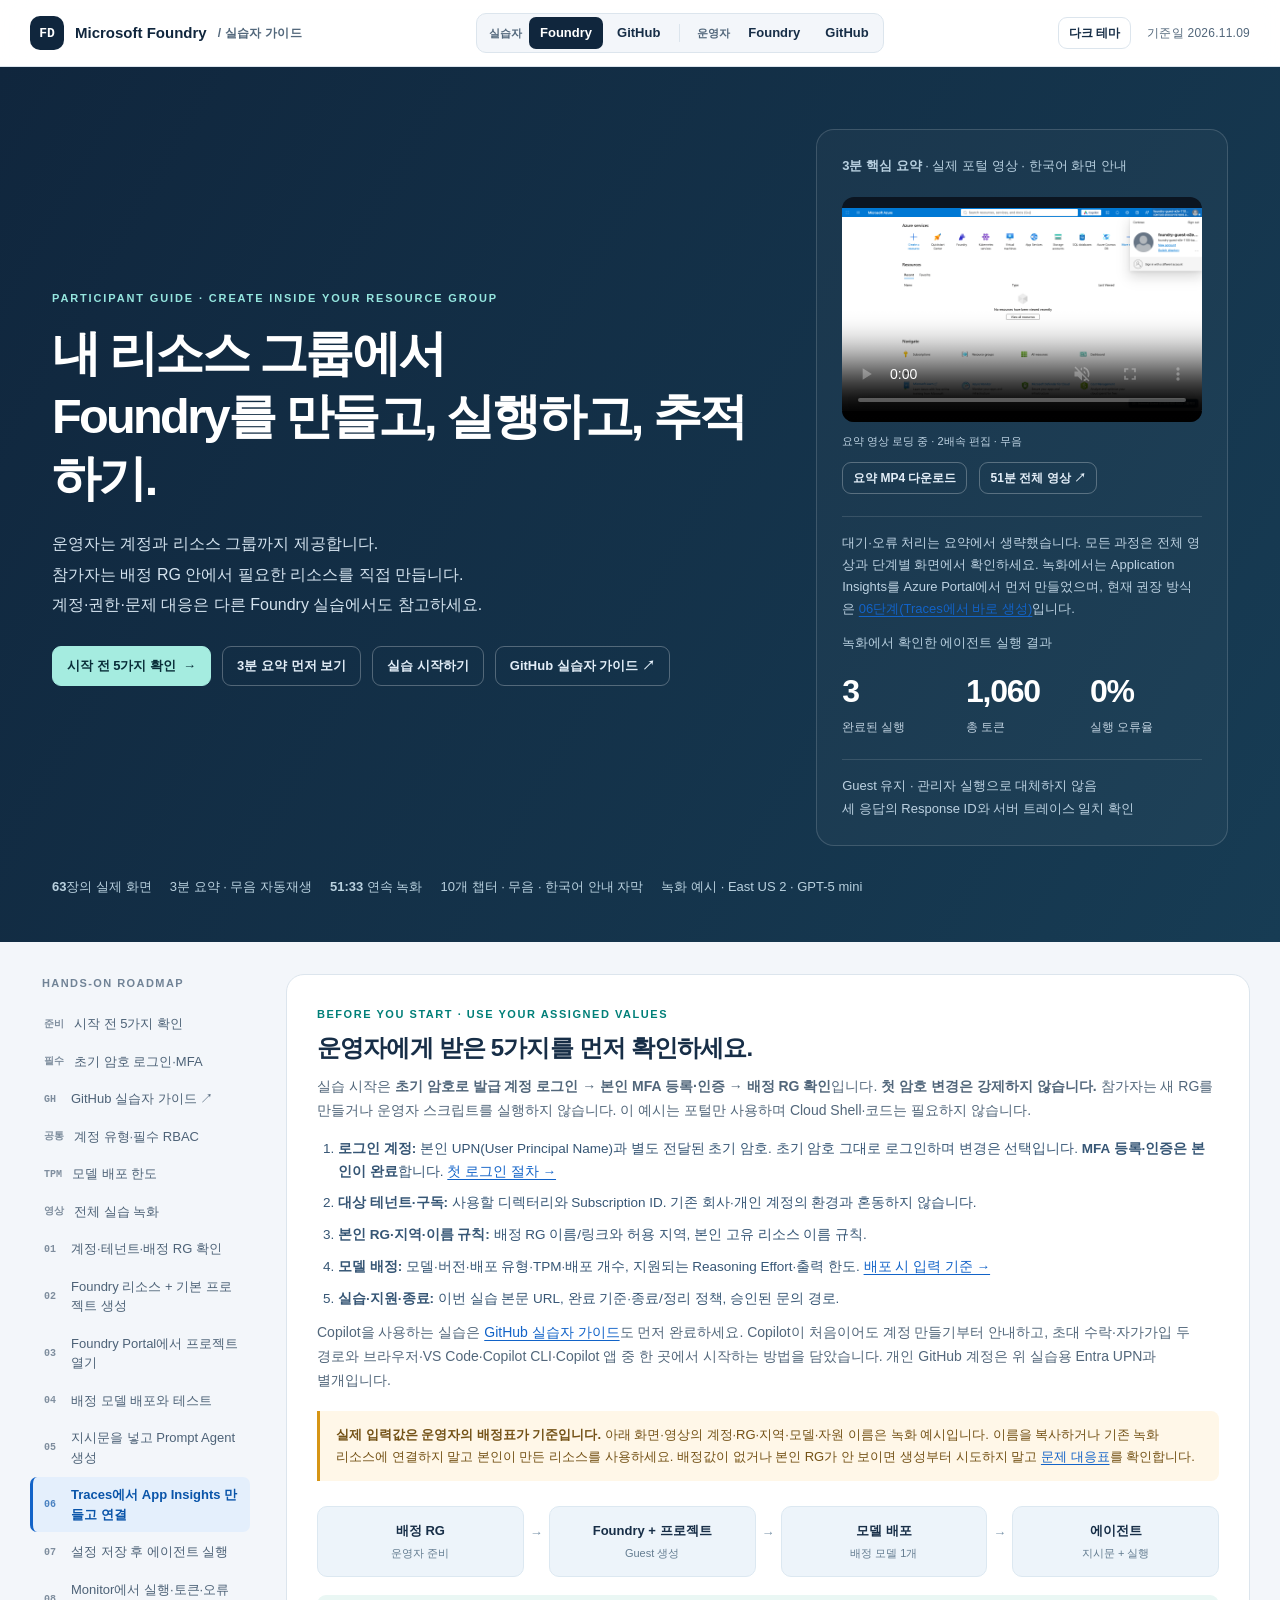
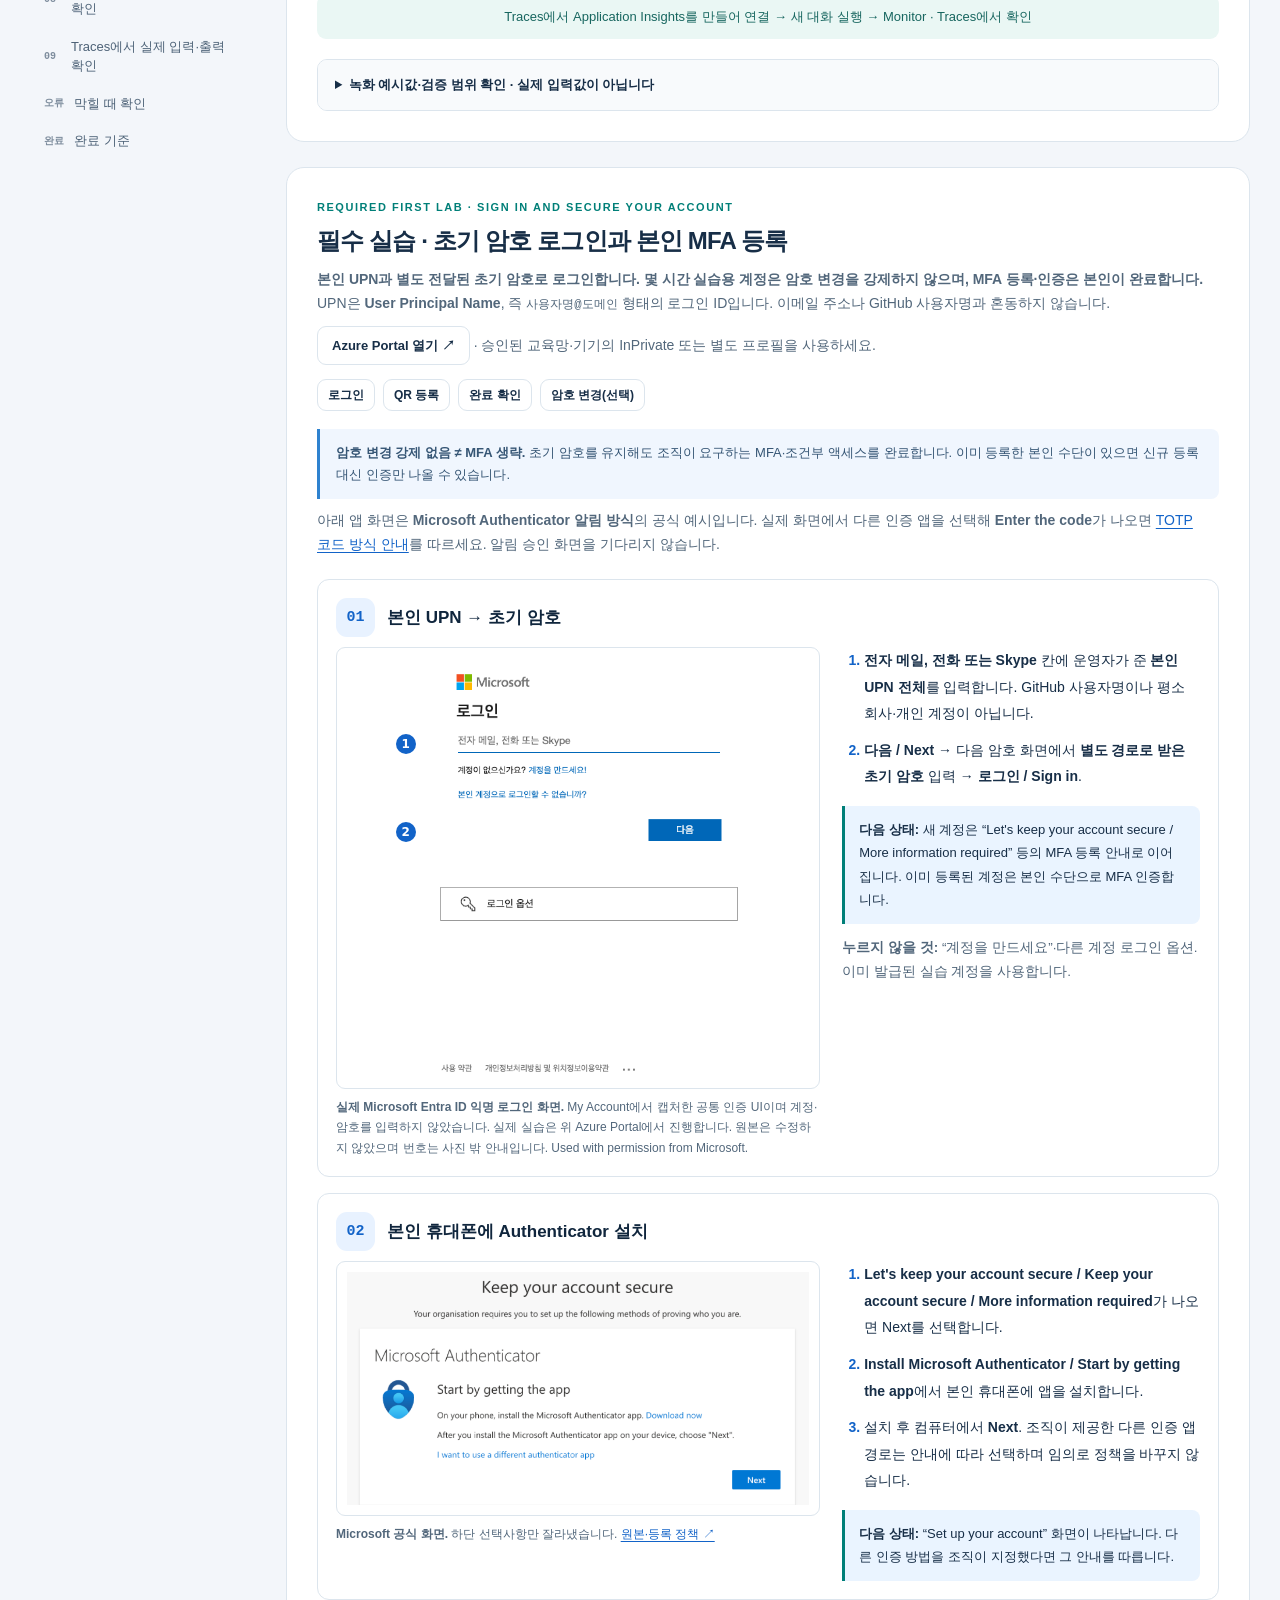
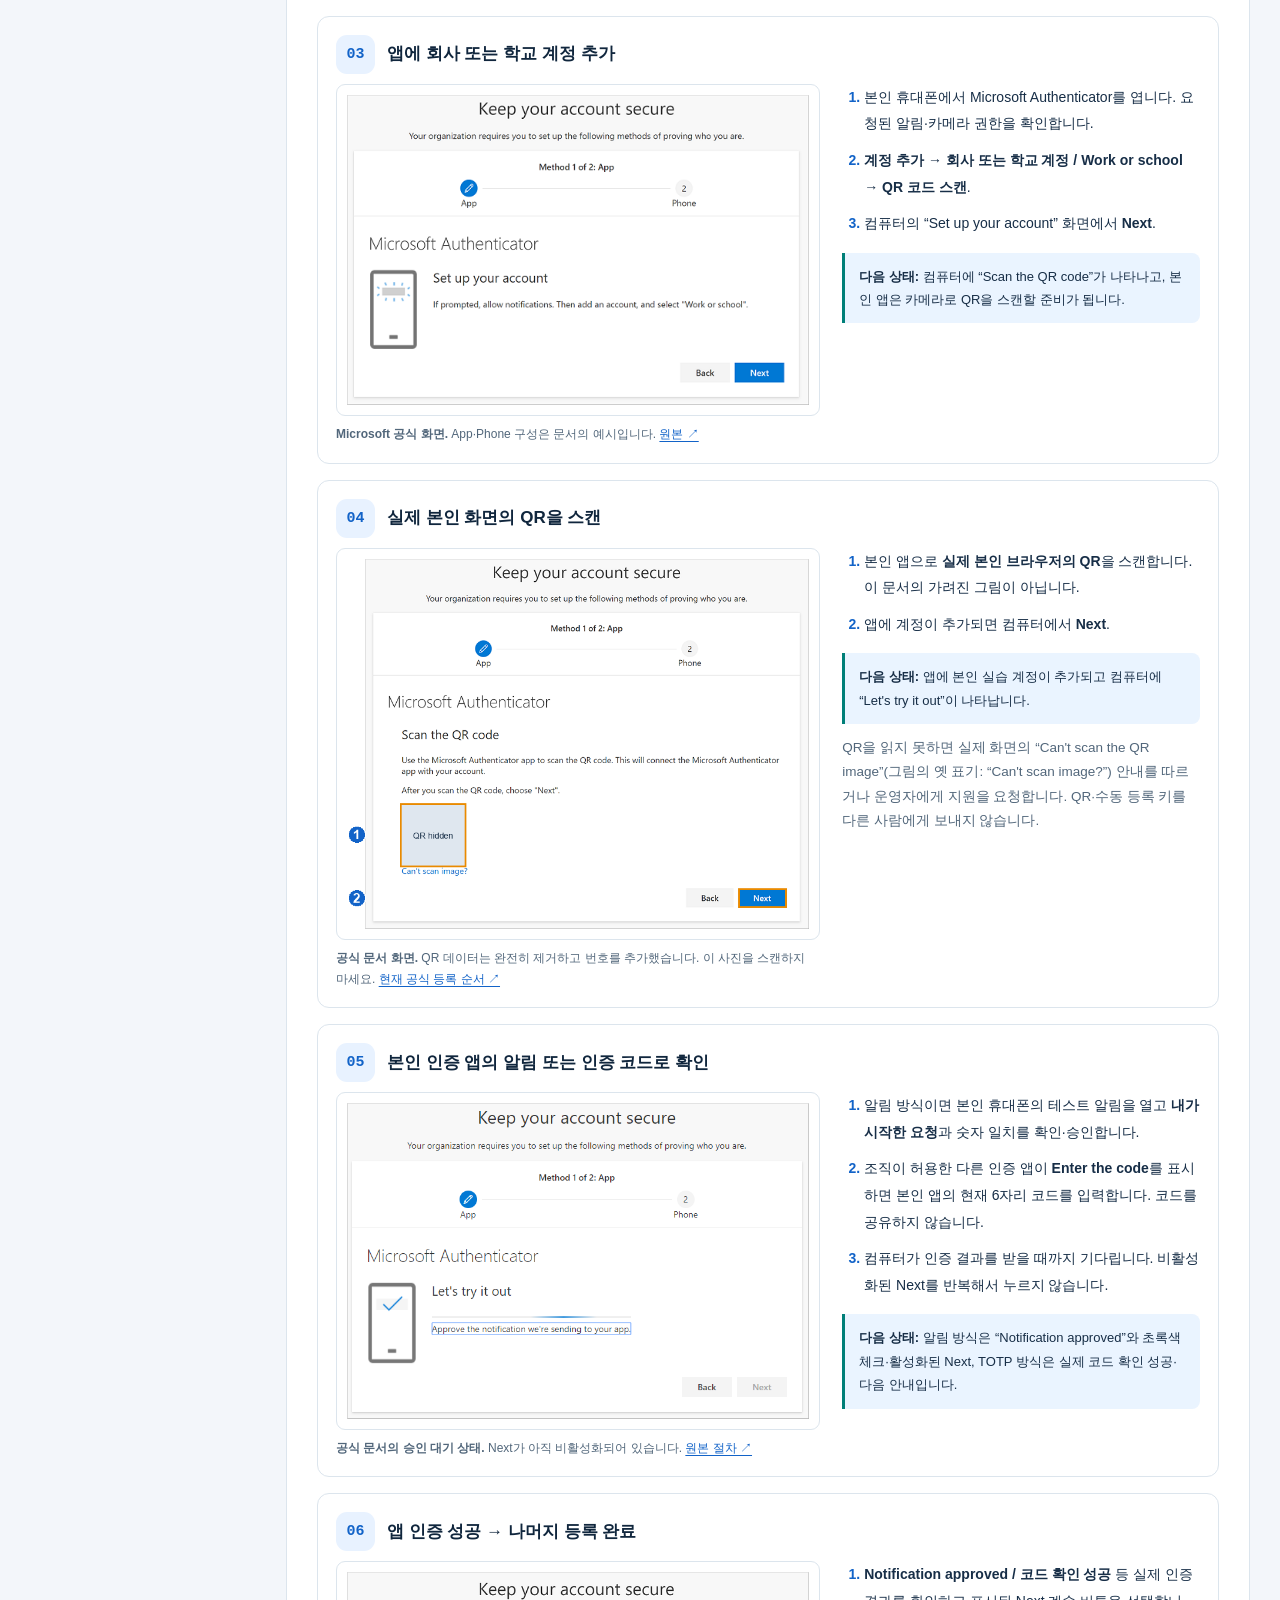
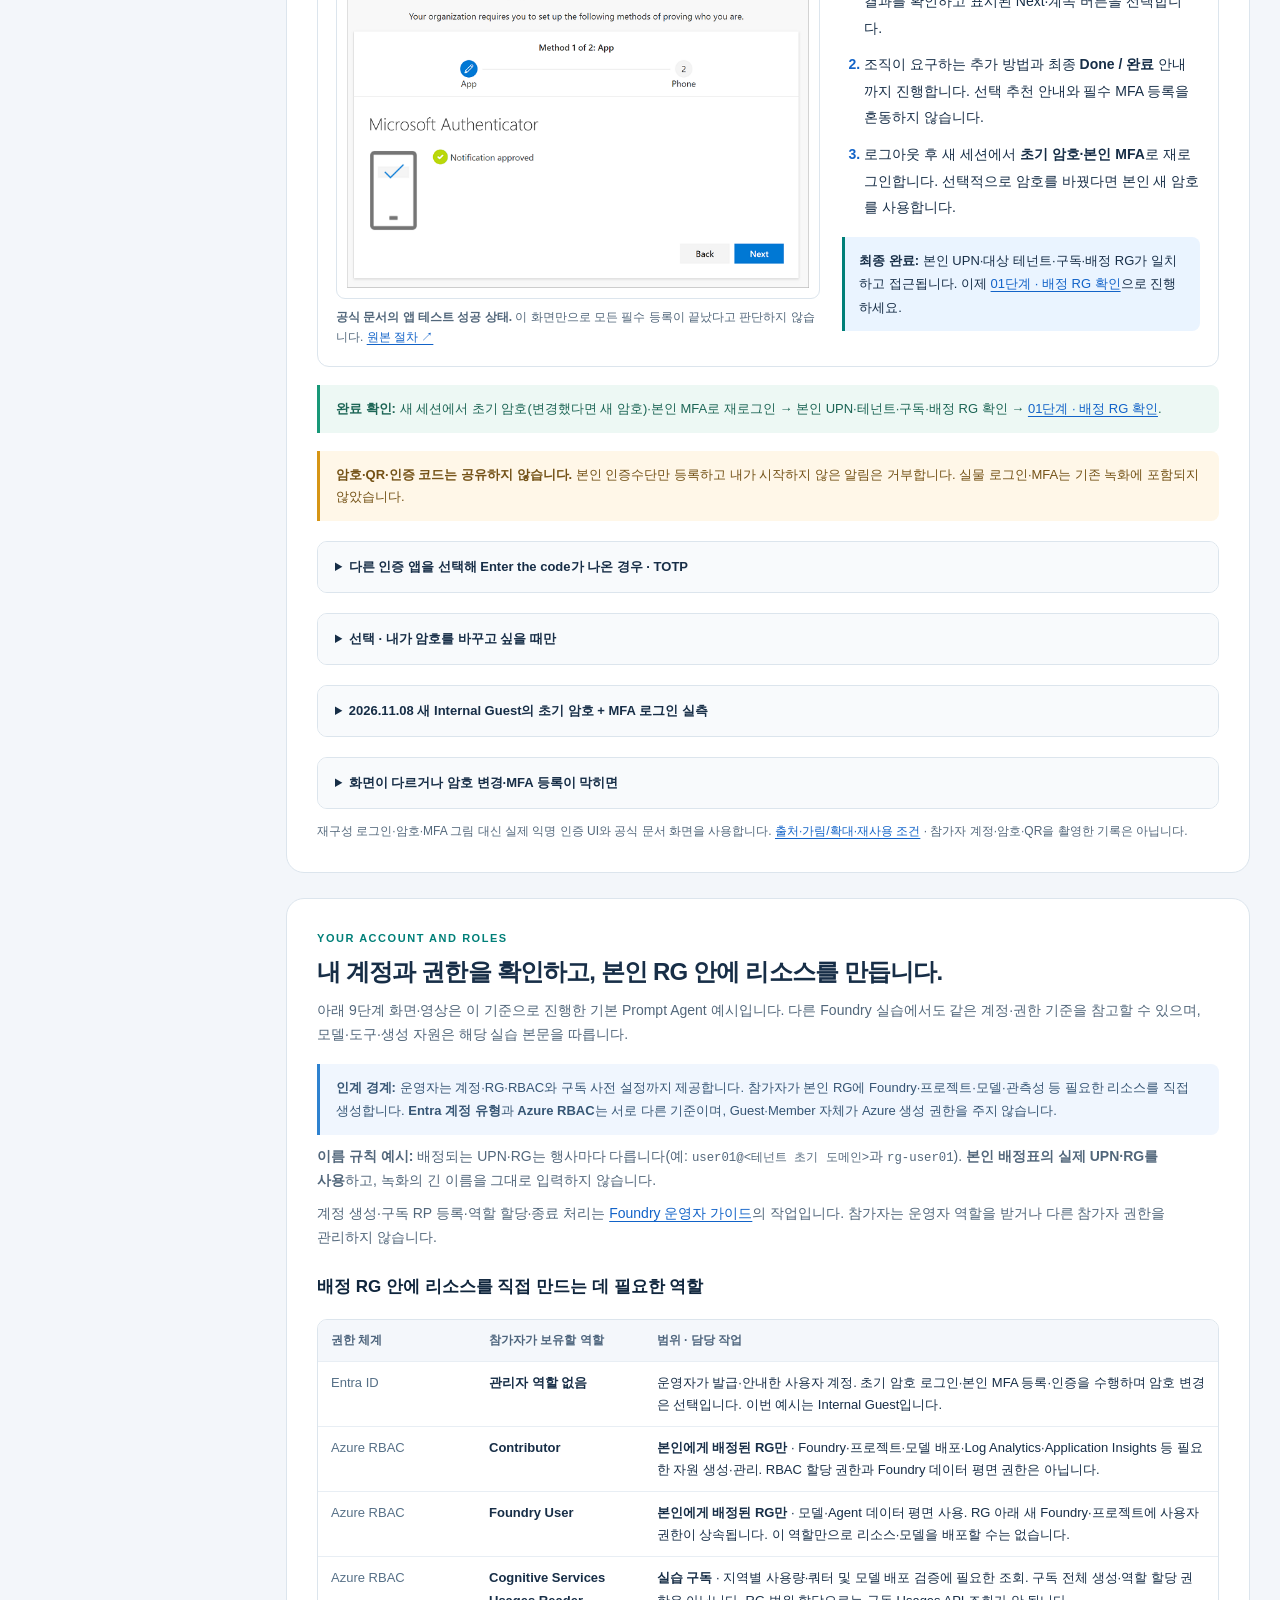
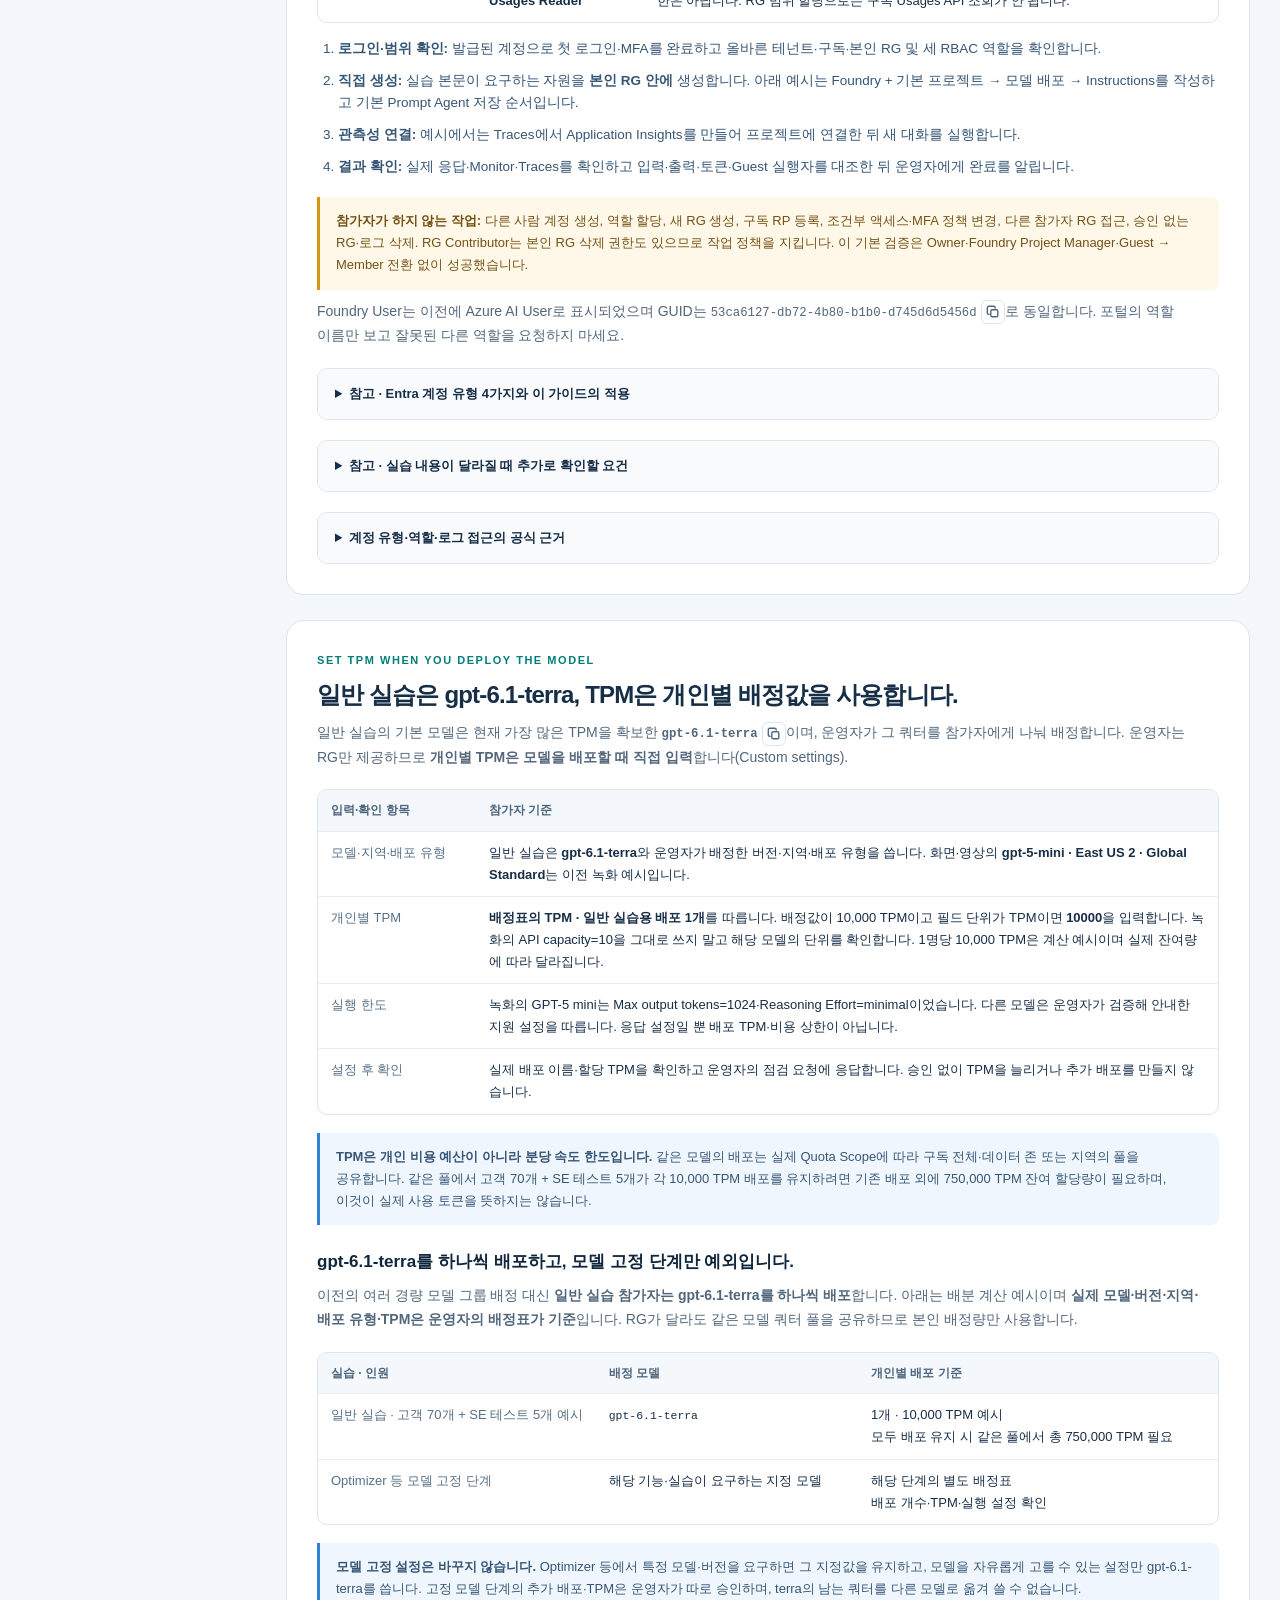
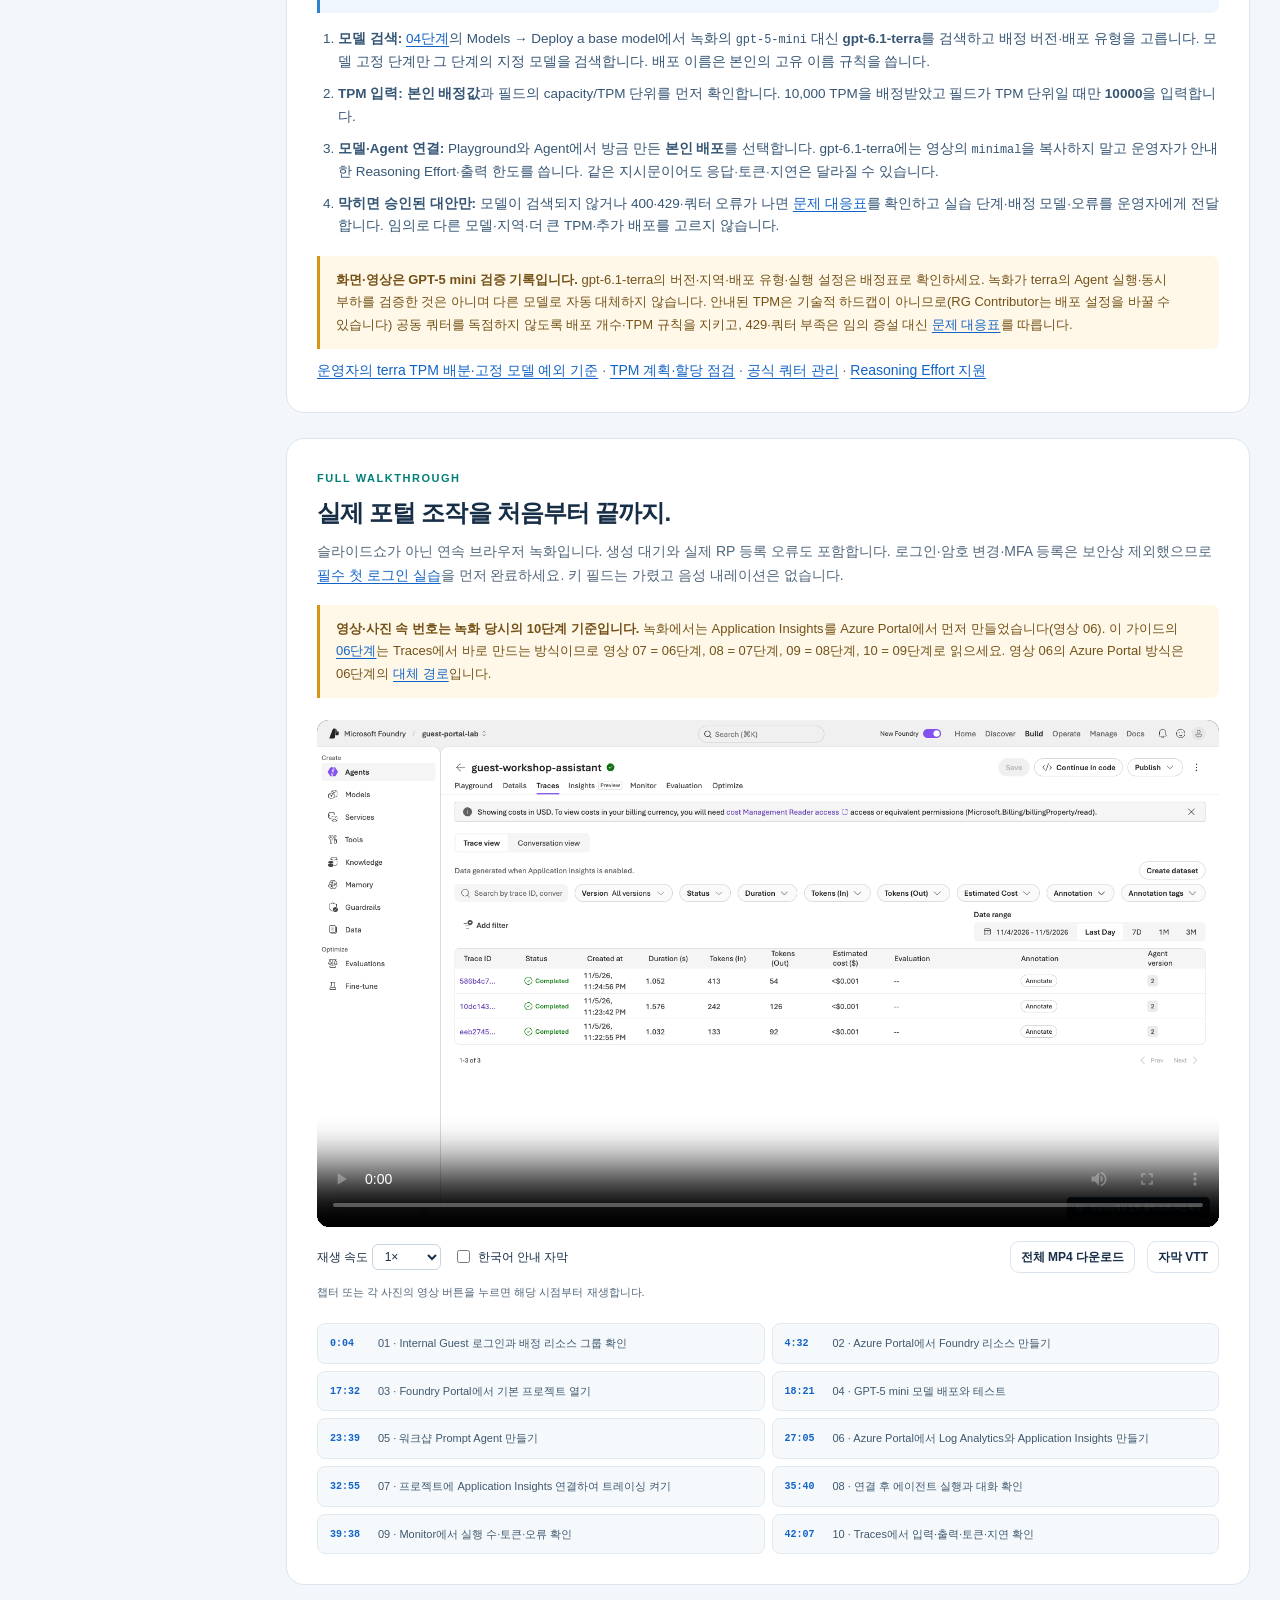
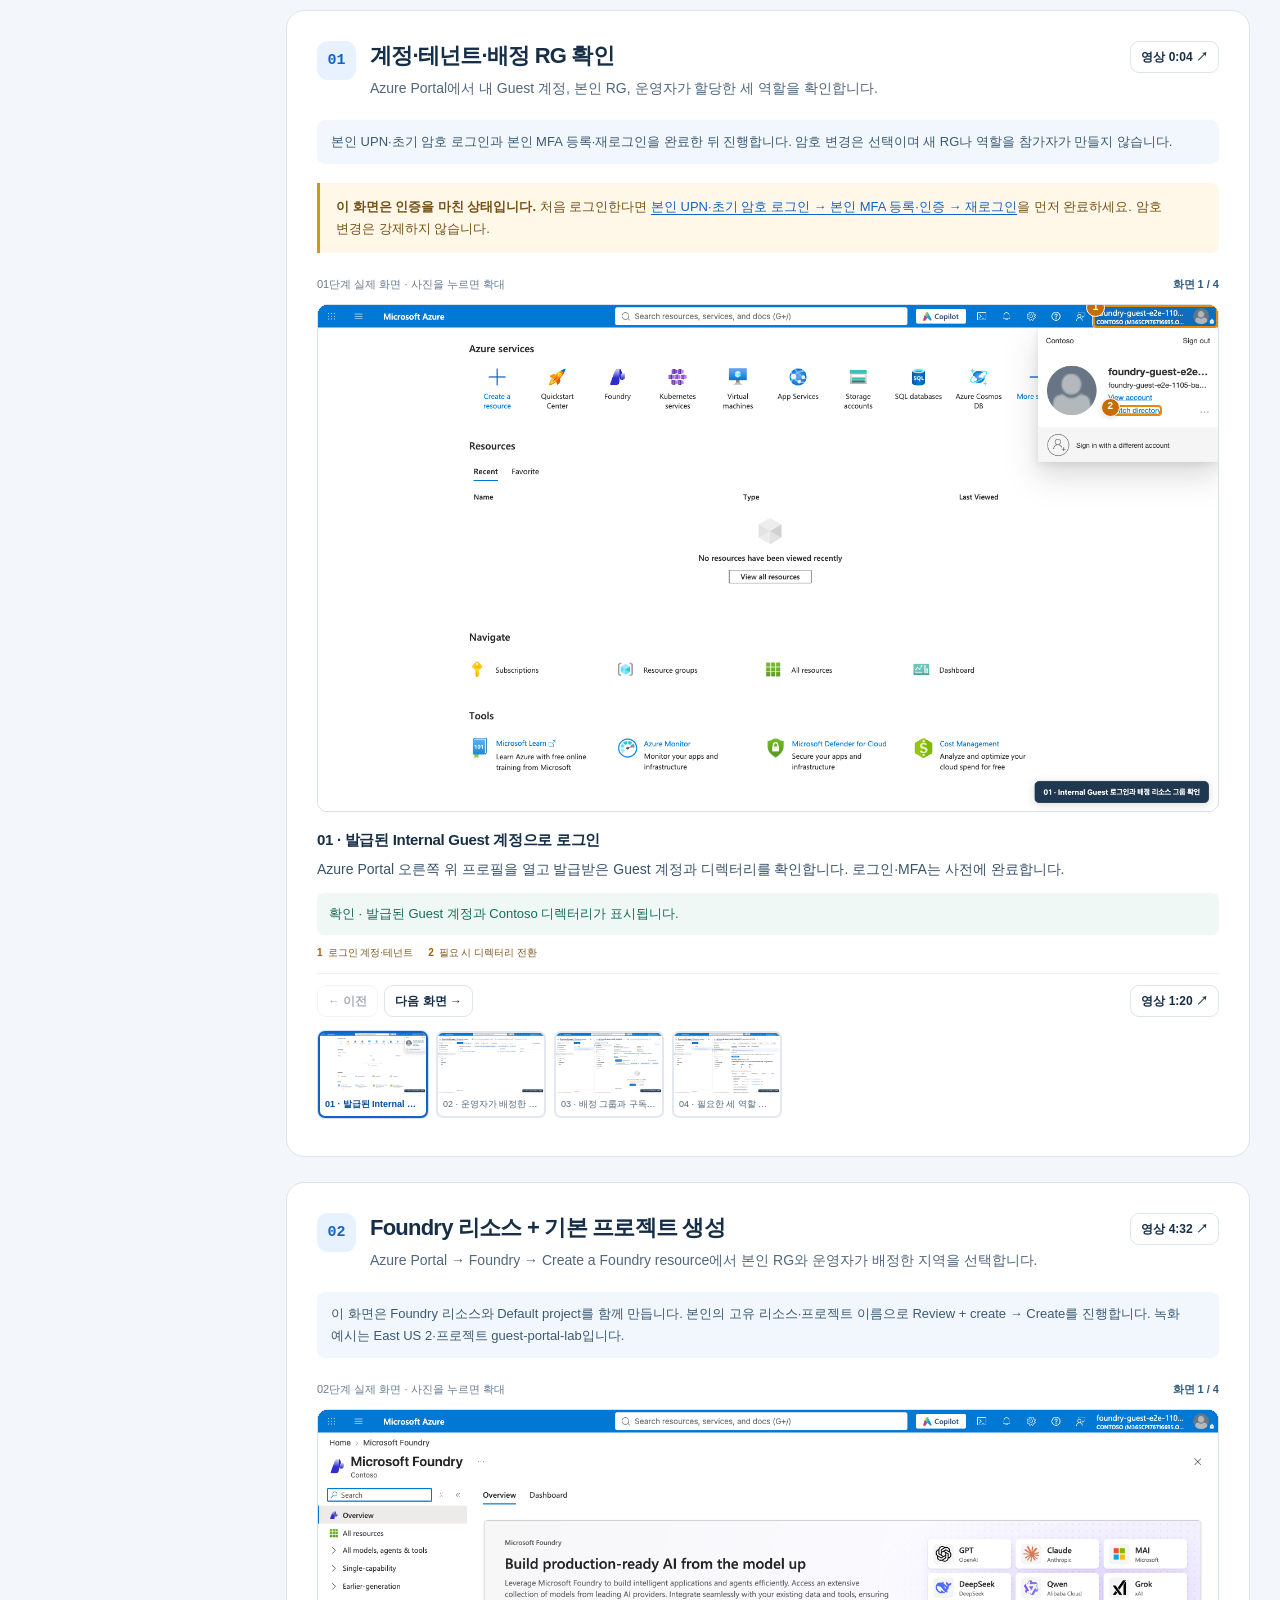
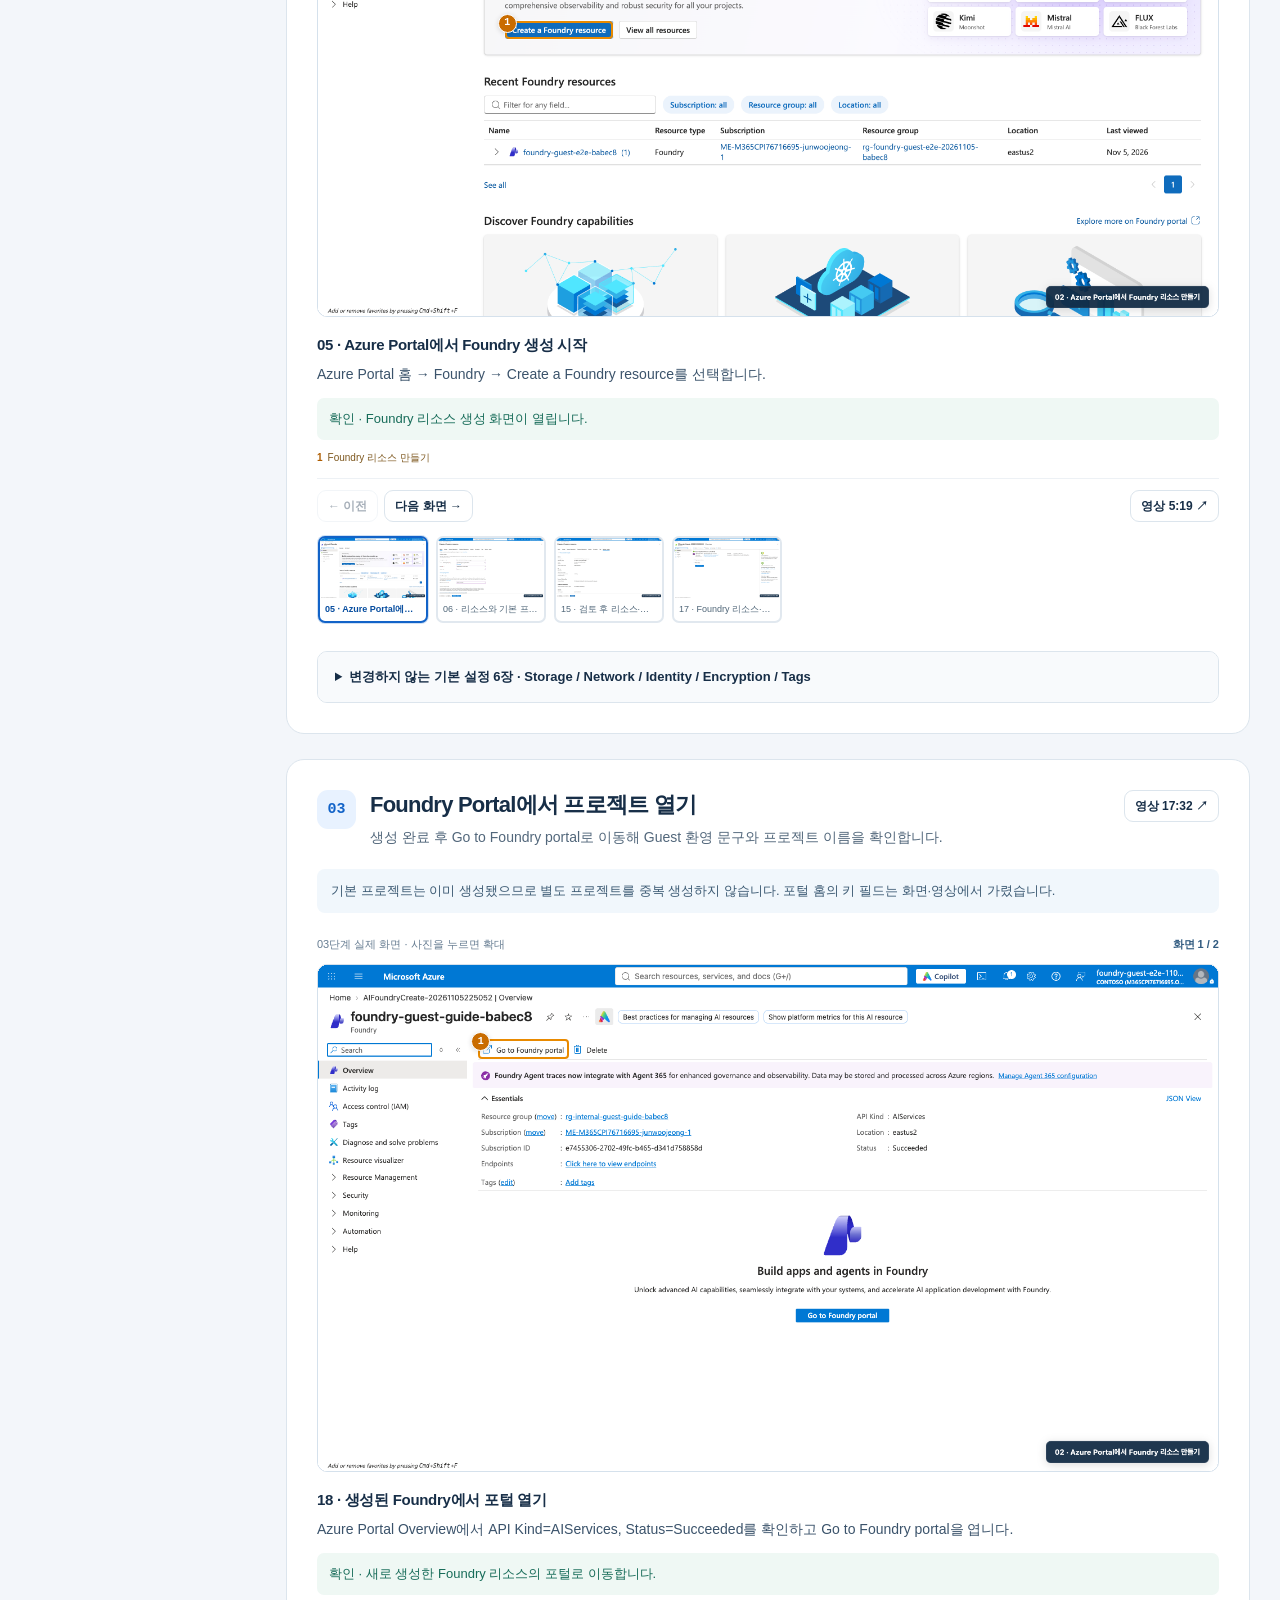
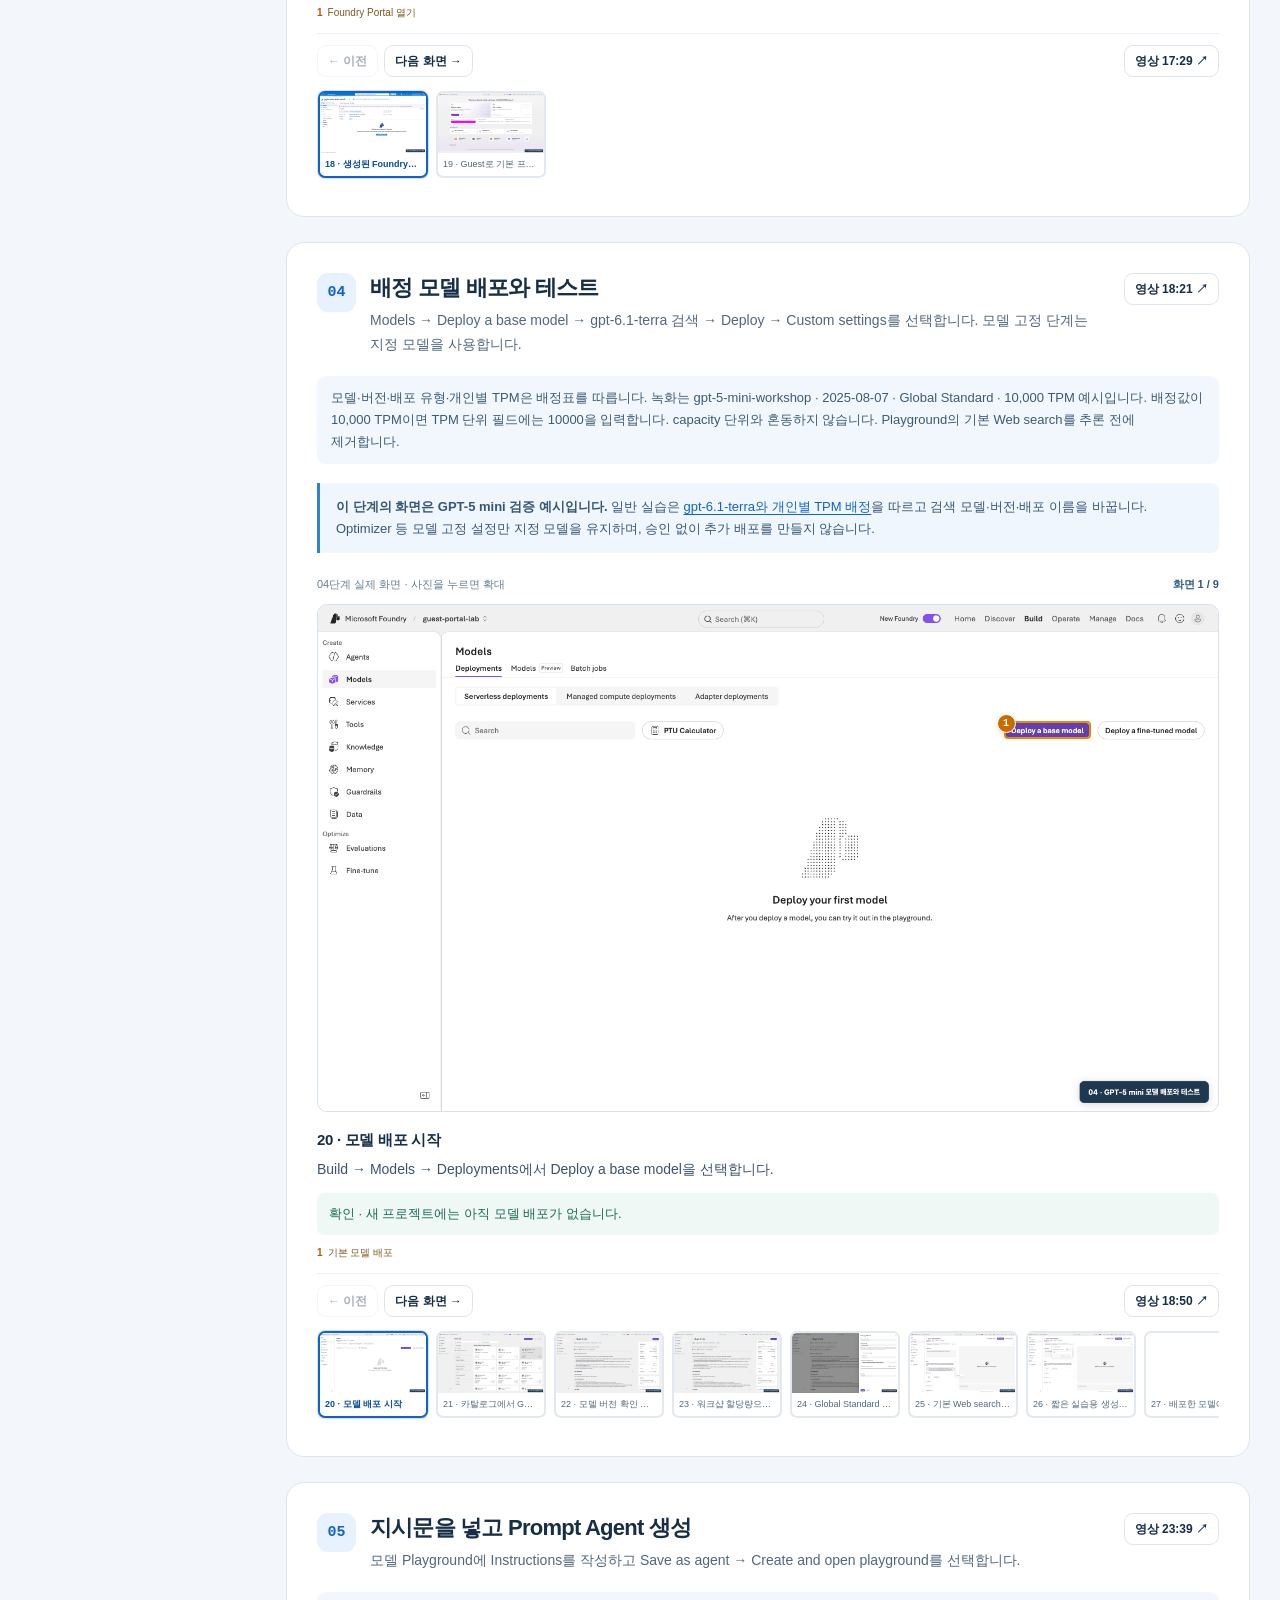
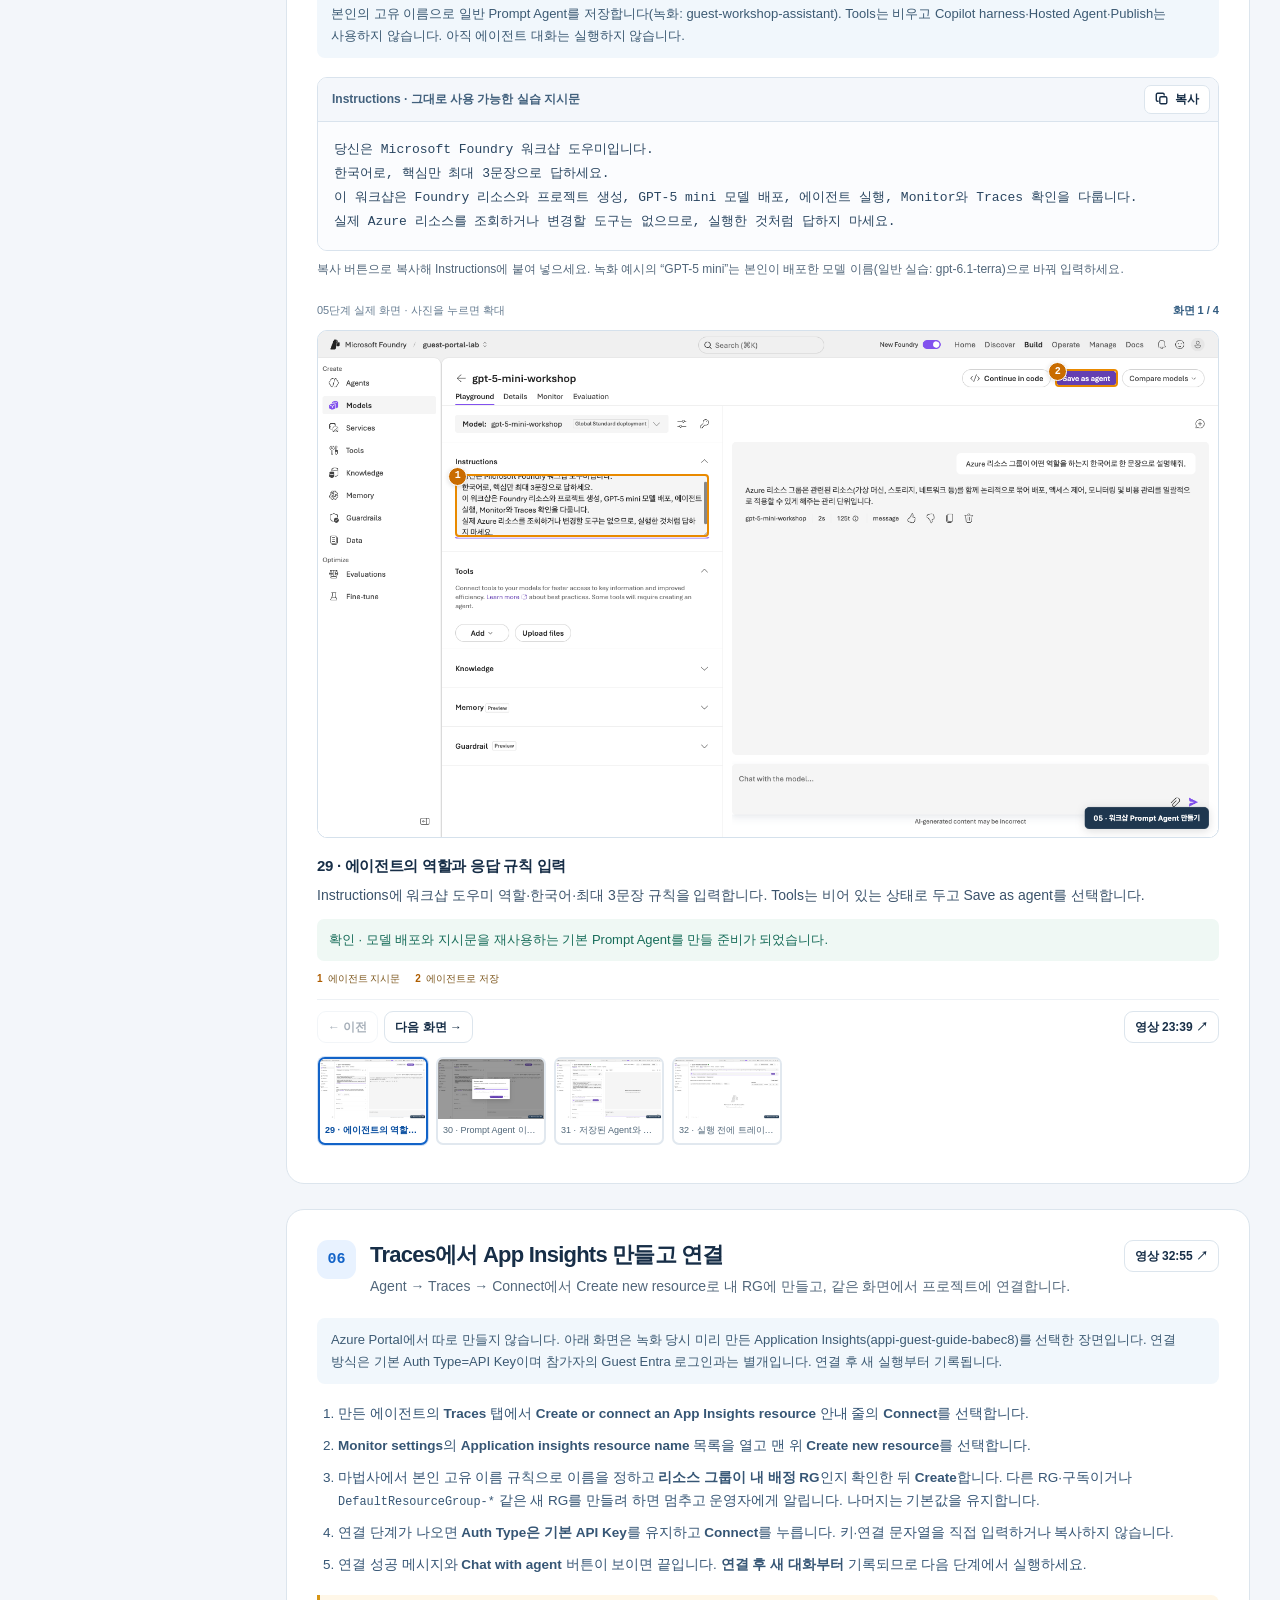
==== commit 0c454559: "Add Copilot CLI and app starts and beginner onboarding to the GitHub guide - Add a Copilot overview," ====
--- a/index.html
+++ b/index.html
@@ -102,7 +102,7 @@
           <li><strong>모델 배정:</strong> 모델·버전·배포 유형·TPM·배포 개수, 지원되는 Reasoning Effort·출력 한도. <a href="#model-quota">배포 시 입력 기준 →</a></li>
           <li><strong>실습·지원·종료:</strong> 이번 실습 본문 URL, 완료 기준·종료/정리 정책, 승인된 문의 경로.</li>
         </ol>
-        <p class="intro">Copilot을 사용하는 실습은 <a href="github-copilot.html">GitHub 실습자 가이드</a>도 먼저 완료하세요. 초대 수락과 자가가입 두 경로를 안내하며, 개인 GitHub 계정은 위 실습용 Entra UPN과 별개입니다.</p>
+        <p class="intro">Copilot을 사용하는 실습은 <a href="github-copilot.html">GitHub 실습자 가이드</a>도 먼저 완료하세요. Copilot이 처음이어도 계정 만들기부터 안내하고, 초대 수락·자가가입 두 경로와 브라우저·VS Code·Copilot CLI·Copilot 앱 중 한 곳에서 시작하는 방법을 담았습니다. 개인 GitHub 계정은 위 실습용 Entra UPN과 별개입니다.</p>
         <div class="notice warning"><strong>실제 입력값은 운영자의 배정표가 기준입니다.</strong> 아래 화면·영상의 계정·RG·지역·모델·자원 이름은 녹화 예시입니다. 이름을 복사하거나 기존 녹화 리소스에 연결하지 말고 본인이 만든 리소스를 사용하세요. 배정값이 없거나 본인 RG가 안 보이면 생성부터 시도하지 말고 <a href="#troubleshooting">문제 대응표</a>를 확인합니다.</div>
         <ol class="flow" aria-label="실습 구조">
           <li>배정 RG<small>운영자 준비</small></li>
--- a/assets/guide.css
+++ b/assets/guide.css
@@ -97,6 +97,8 @@
 .screen-instructions .screen-action{margin-top:12px}
 .screen-shortcuts{display:flex;flex-wrap:wrap;gap:8px;margin-top:14px}
 .screen-note{font-size:12px;color:var(--muted);margin-top:12px}
+.details-body .screen-check{color:var(--ink)}
+kbd{display:inline-block;padding:0 6px;border:1px solid var(--line);border-bottom-width:2px;border-radius:5px;background:var(--bg);color:var(--ink);font:600 .85em/1.6 ui-monospace,SFMono-Regular,Consolas,monospace;white-space:nowrap}
 .grant-table td:first-child{width:32%;white-space:normal}
 .grant-table td:first-child strong{color:var(--ink)}
 .scope-badge{display:inline-block;padding:2px 7px;border:1px solid var(--line);border-radius:5px;background:var(--soft);color:var(--blue);font-size:11px;font-weight:700;white-space:nowrap}
@@ -105,6 +107,29 @@
 .flow li+li:before{content:"→";position:absolute;left:-20px;top:15px;color:#7a94aa}
 .flow small{display:block;color:#637c90;font-size:11px;font-weight:400;margin-top:2px}
 .flow-bottom{background:#eaf7f4;color:#17665f;font-size:13px;border-radius:9px;padding:11px 15px;text-align:center}
+.cap-grid{display:grid;grid-template-columns:repeat(3,minmax(0,1fr));gap:12px;margin-top:20px}
+.cap-grid .runbook-card{padding:16px;gap:6px}
+.surface-map{margin-top:22px;padding:18px;border:1px solid var(--line);border-radius:12px;background:var(--bg)}
+.sm-chain{display:flex;align-items:stretch;gap:25px;margin:0;padding:0;list-style:none}
+.sm-chain li{position:relative;flex:1;padding:12px 10px;border:1px solid var(--line);border-radius:10px;background:var(--paper);text-align:center;font-size:13px}
+.sm-chain li+li:before{content:"→";position:absolute;left:-20px;top:50%;transform:translateY(-50%);color:var(--muted)}
+.sm-chain strong{display:block;color:var(--navy);font-size:14px}
+.sm-chain small{display:block;margin-top:2px;color:var(--muted);font-size:11.5px;line-height:1.5}
+.sm-caption{margin:14px 0 10px;text-align:center;color:var(--muted);font-size:12.5px;font-weight:650}
+.sm-surfaces{display:grid;grid-template-columns:repeat(5,minmax(0,1fr));gap:10px;margin:0;padding:0;list-style:none}
+.sm-surfaces a{display:flex;flex-direction:column;align-items:center;gap:4px;height:100%;padding:12px 8px;border:1px solid var(--line);border-radius:10px;background:var(--paper);color:var(--ink);text-align:center;text-decoration:none}
+.sm-surfaces a:hover{border-color:#aac3d9;background:#edf4fb}
+.sm-surfaces strong{color:var(--navy);font-size:14px}
+.sm-surfaces small{color:var(--muted);font-size:11.5px;line-height:1.5}
+.path-card>summary{font-size:15px;color:var(--navy)}
+.path-card>summary .scope-badge{margin-left:8px;vertical-align:middle}
+.path-card .path-meta{margin-left:8px;color:var(--muted);font-size:12px;font-weight:600}
+.path-card .details-body>*+*{margin-top:16px}
+.terminal{border:1px solid #1d3147;border-radius:10px;background:#0f1b2a;color:#d6e6f5;overflow:hidden}
+.terminal-bar{padding:7px 14px;background:#182b3f;color:#9db8cf;font-size:11.5px;font-weight:650}
+.terminal-body{padding:14px 16px;font:12.5px/1.75 ui-monospace,SFMono-Regular,Consolas,monospace;white-space:pre-wrap;overflow-wrap:anywhere}
+.terminal .t-dim{color:#8ea7bc}
+.terminal .t-sel{color:#8fd8cd;font-weight:700}
 .notice{border-left:3px solid #2e82cf;border-radius:0 8px 8px 0;background:#f0f6fe;padding:13px 16px;font-size:13px;color:#365675;margin-top:18px;word-break:keep-all}
 .notice.warning{background:#fff7e8;border-color:#d69515;color:#745216}
 .notice.success{background:#edf8f4;border-color:#189878;color:#1c6555}
@@ -219,6 +244,8 @@
   :root[data-theme="dark"] .flow li{background:#1b2c42;border-color:var(--line)}
   :root[data-theme="dark"] .flow small{color:var(--muted)}
   :root[data-theme="dark"] .flow li+li:before{color:var(--muted)}
+  :root[data-theme="dark"] .sm-surfaces a:hover{background:#243e5a;border-color:#7099c1}
+  :root[data-theme="dark"] .terminal{border-color:var(--line)}
   :root[data-theme="dark"] .flow-bottom,
   :root[data-theme="dark"] .notice.success,
   :root[data-theme="dark"] .expected{background:#15352e;color:#a7e4cf}
@@ -279,6 +306,7 @@
   .workspace{grid-template-columns:180px minmax(0,1fr);gap:20px;padding:24px 20px}
   .hero-inner{padding:43px 32px}.hero-grid{gap:28px}
   .panel,.stage{padding:24px}
+  .sm-surfaces{grid-template-columns:repeat(3,minmax(0,1fr))}
   .stage-jump{font-size:11px;padding:6px 9px}
   .chapters{grid-template-columns:1fr}
 }
@@ -296,6 +324,10 @@
   .panel,.stage{padding:20px 17px;border-radius:13px;margin-bottom:17px}h2{font-size:21px}
   .intro{font-size:13.5px}.flow{gap:18px;margin-top:19px}.flow li{font-size:11px;padding:10px 3px}.flow li+li:before{left:-15px;top:12px}.flow small{font-size:9px}
   .runbook-grid{grid-template-columns:1fr;gap:12px;margin-top:18px}.runbook-card{padding:16px}.runbook-card h3{font-size:16px}.scope-badge{font-size:11px;padding:2px 5px}
+  .cap-grid{grid-template-columns:1fr}
+  .surface-map{padding:14px}.sm-chain{flex-direction:column;gap:20px}.sm-chain li+li:before{content:"↓";left:50%;top:-18px;transform:translateX(-50%)}
+  .sm-surfaces{grid-template-columns:repeat(2,minmax(0,1fr))}.sm-surfaces li:last-child{grid-column:1/-1}
+  .path-card>summary{font-size:14px}.terminal-body{padding:12px;font-size:11.5px}
   .screen-grid{grid-template-columns:1fr;gap:12px;margin-top:18px}.screen-card{padding:16px}.screen-header h3{font-size:16px}.screen-action{font-size:13px}.screen-figure>a{min-height:0}.screen-figure figcaption{font-size:11.5px}
   .screen-body{grid-template-columns:1fr;gap:16px}.field-steps{font-size:13.5px}.screen-check{font-size:12.5px}
   .stage-header{gap:10px;flex-wrap:wrap}.stage-number{width:32px;height:32px;font-size:12px;border-radius:9px}.stage-header h2{font-size:19px}.stage-header>div:nth-child(2){flex:1;min-width:180px}.stage-jump{margin-left:42px}
@@ -313,5 +345,5 @@
   body{background:white;color:black}.workspace{display:block;padding:0}.hero{background:white;color:black}.hero-inner{padding:20px 0}.hero-grid{display:block}.proof{display:none}.hero-lead,.hero-meta,.eyebrow{color:#333}
   .panel,.stage{break-inside:avoid;border:0;padding:15px 0}.gallery-caption{padding-bottom:0}details{display:block}.footnotes{font-size:9px}
   .runbook-card{break-inside:avoid}
-  .screen-card,.code-block{break-inside:avoid}
-}
+  .screen-card,.code-block,.surface-map,.terminal{break-inside:avoid}
+}
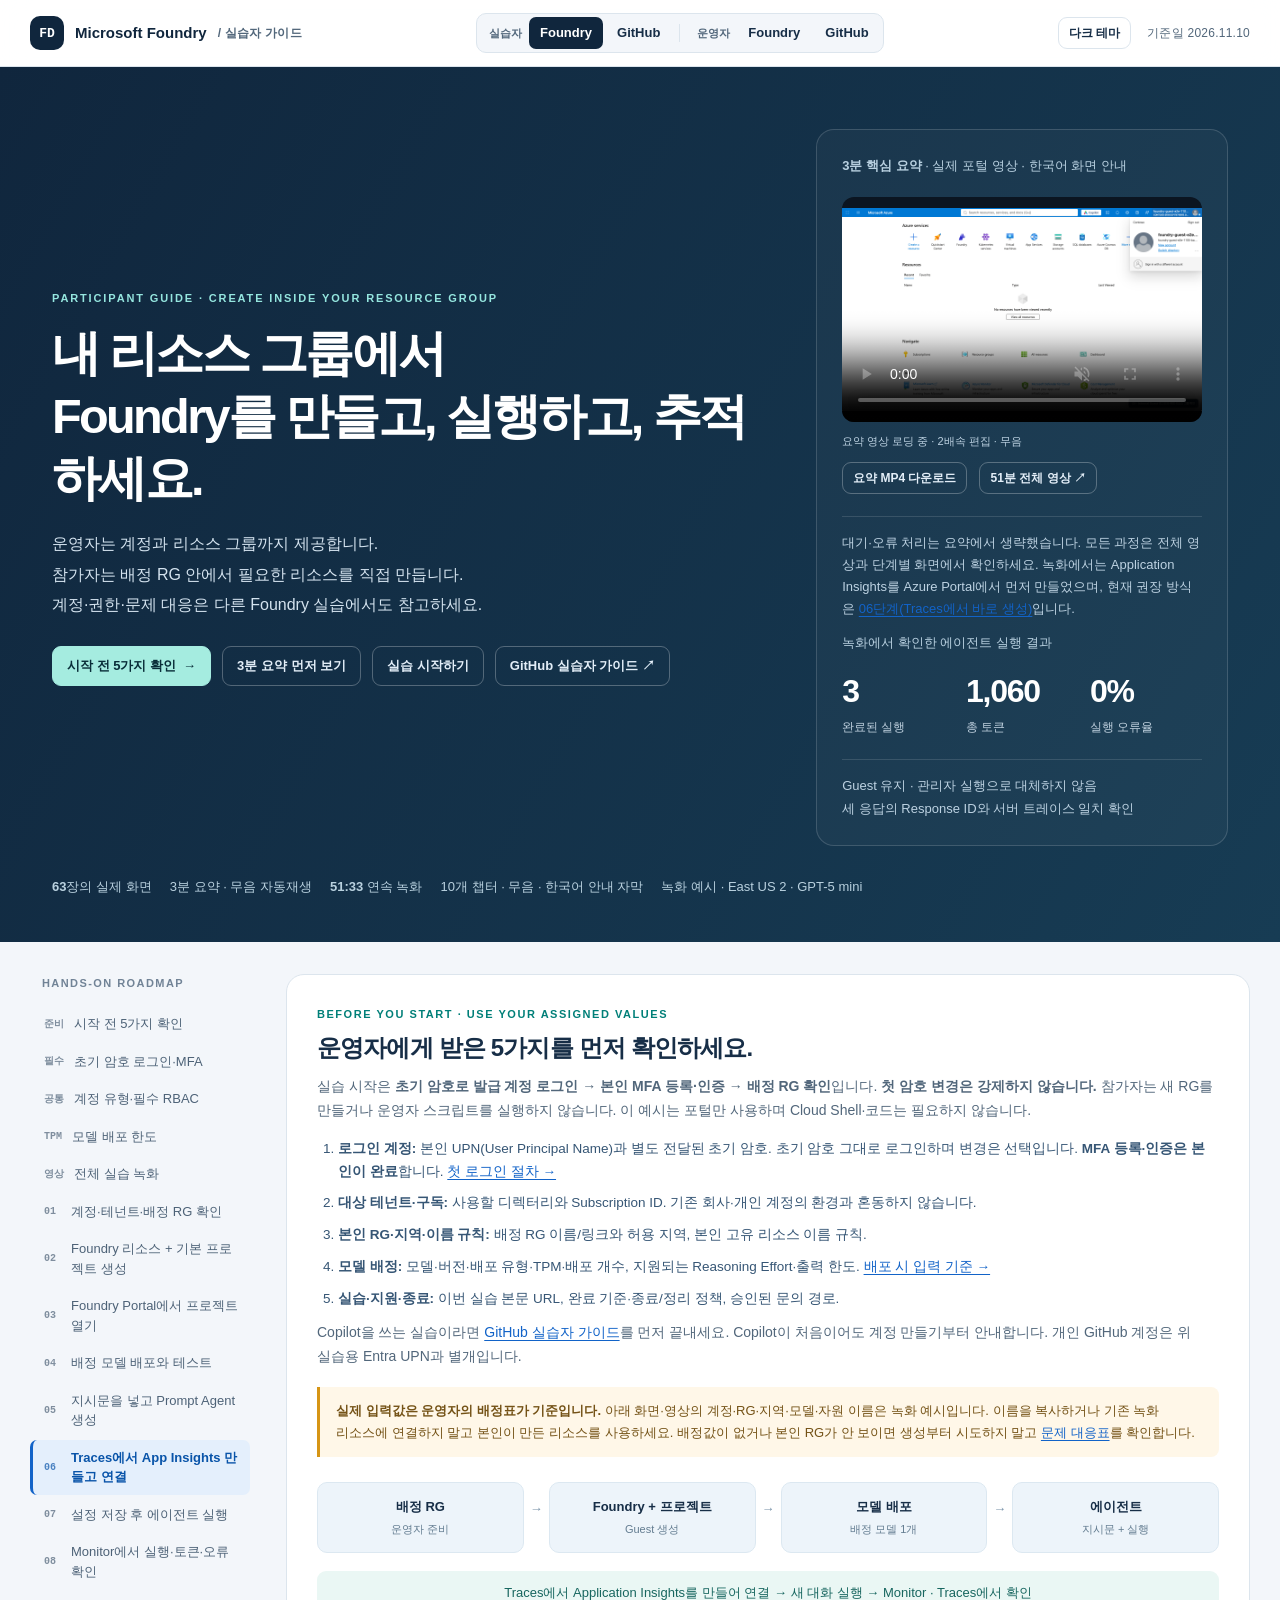
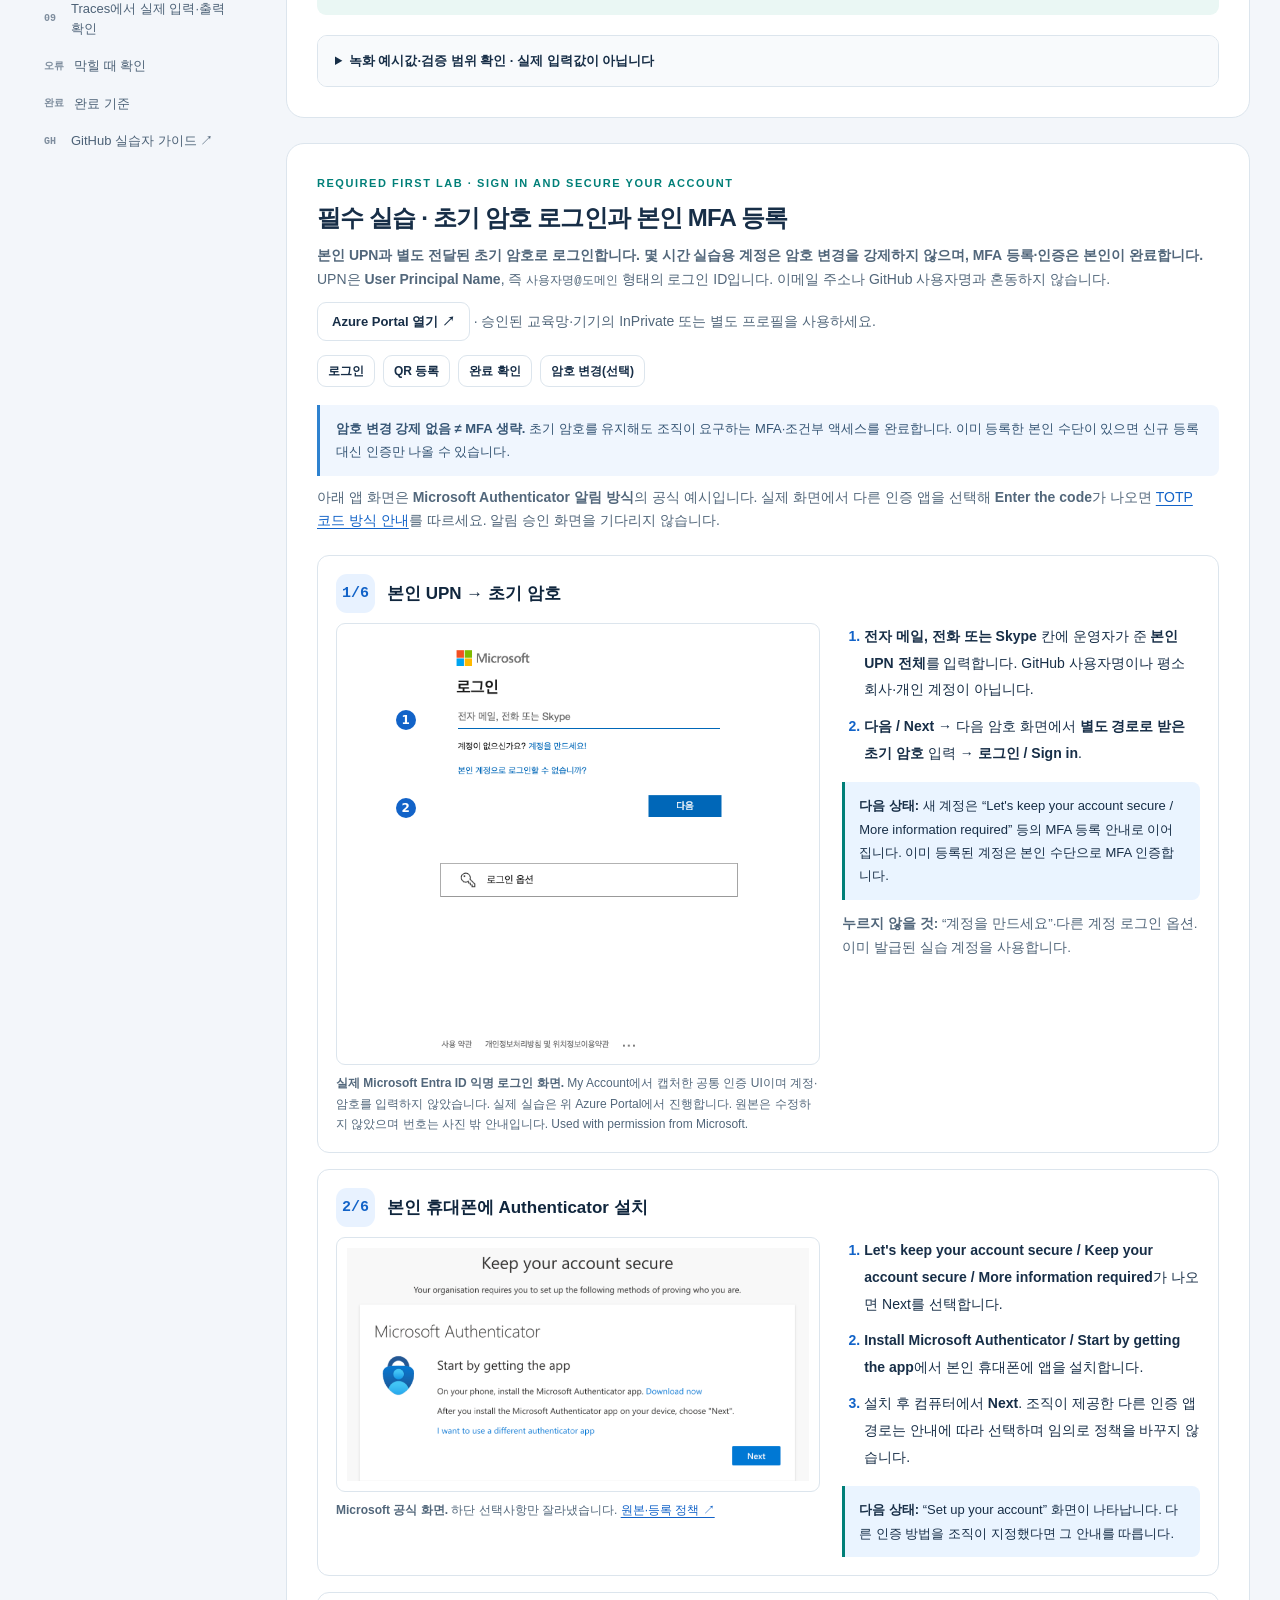
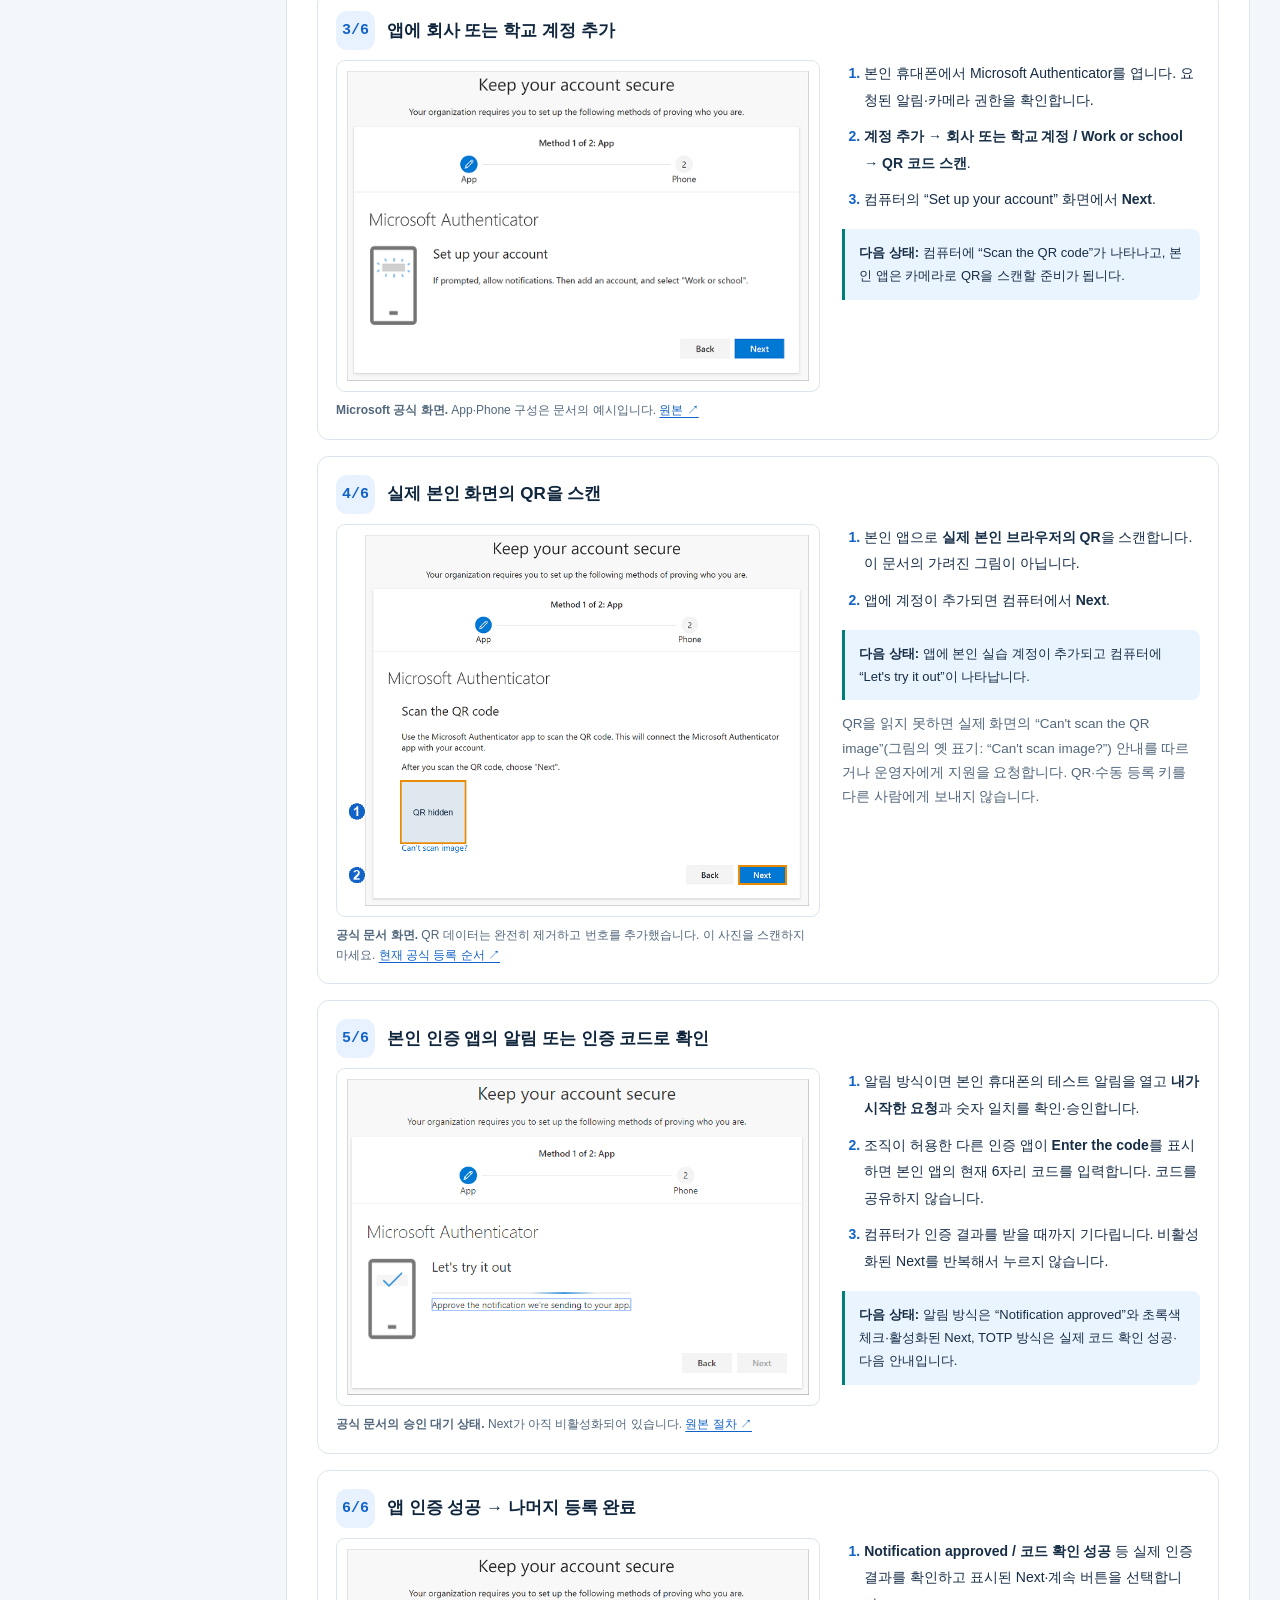
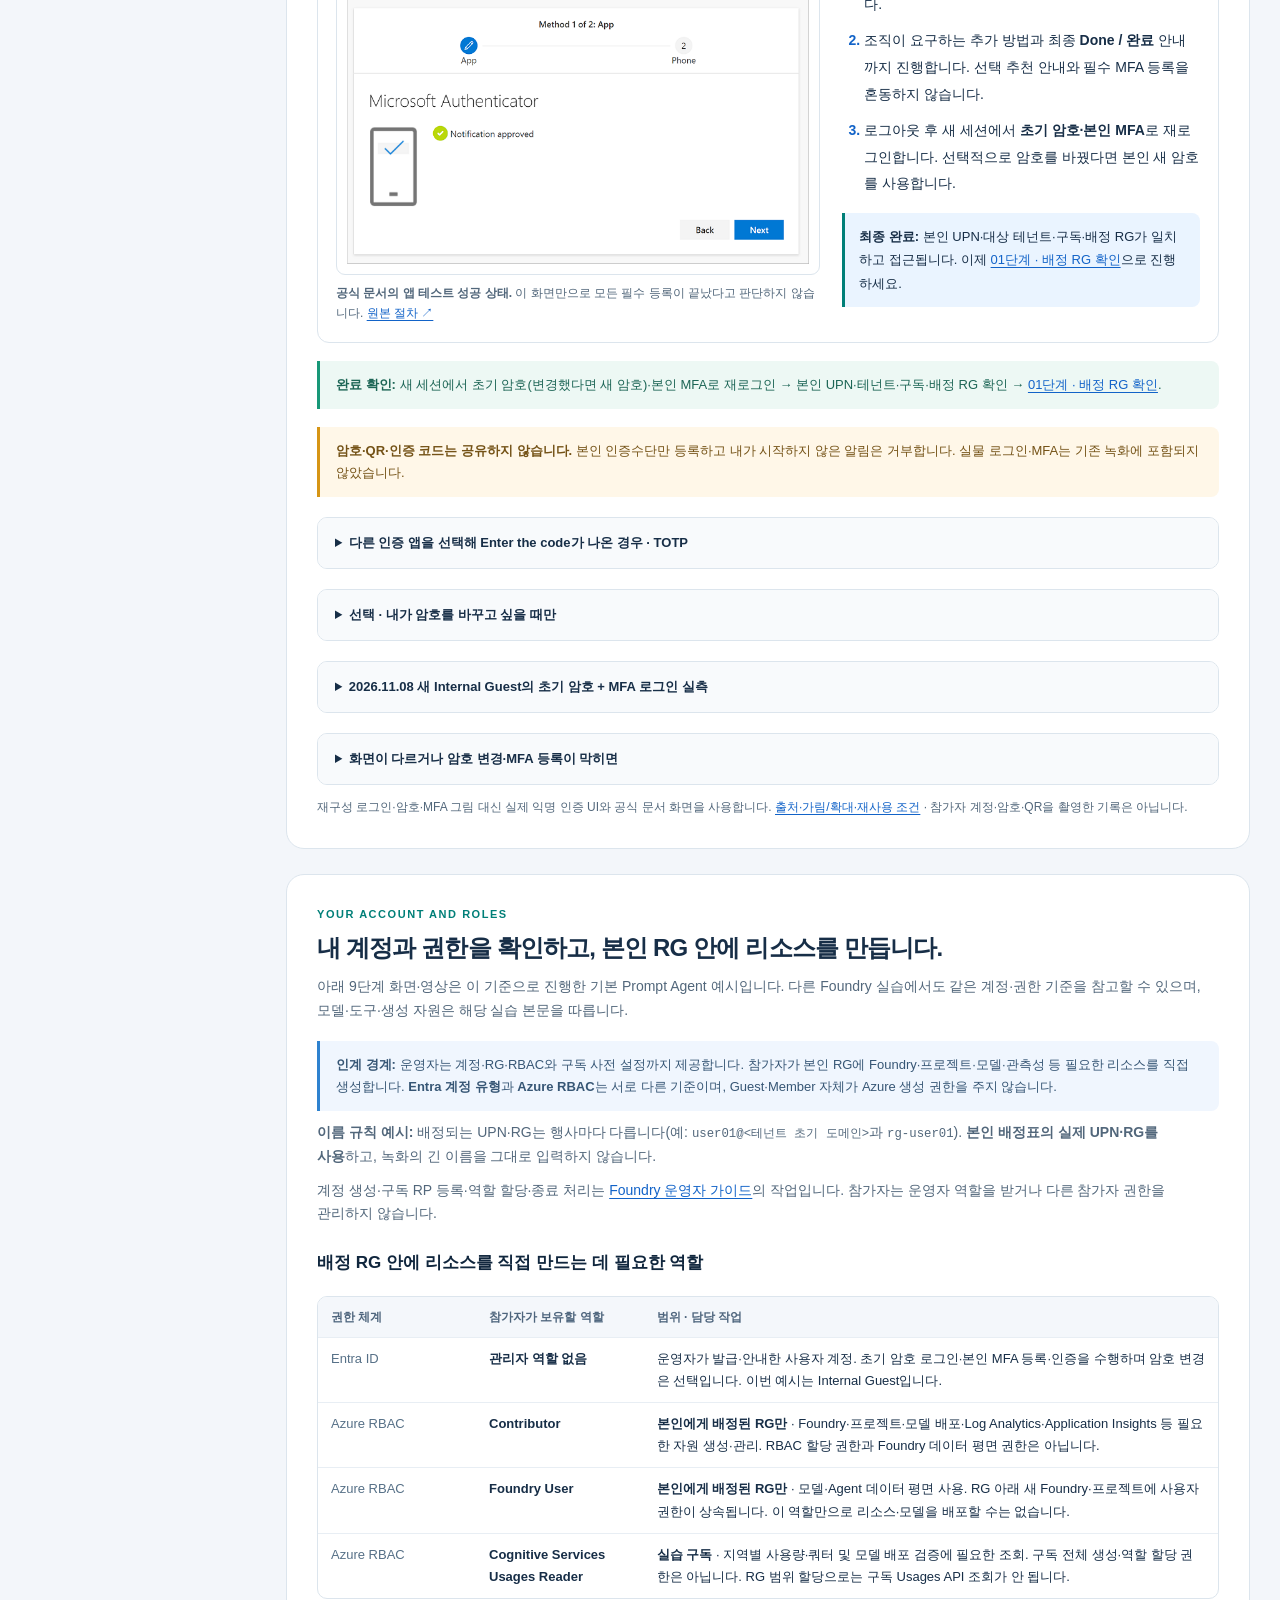
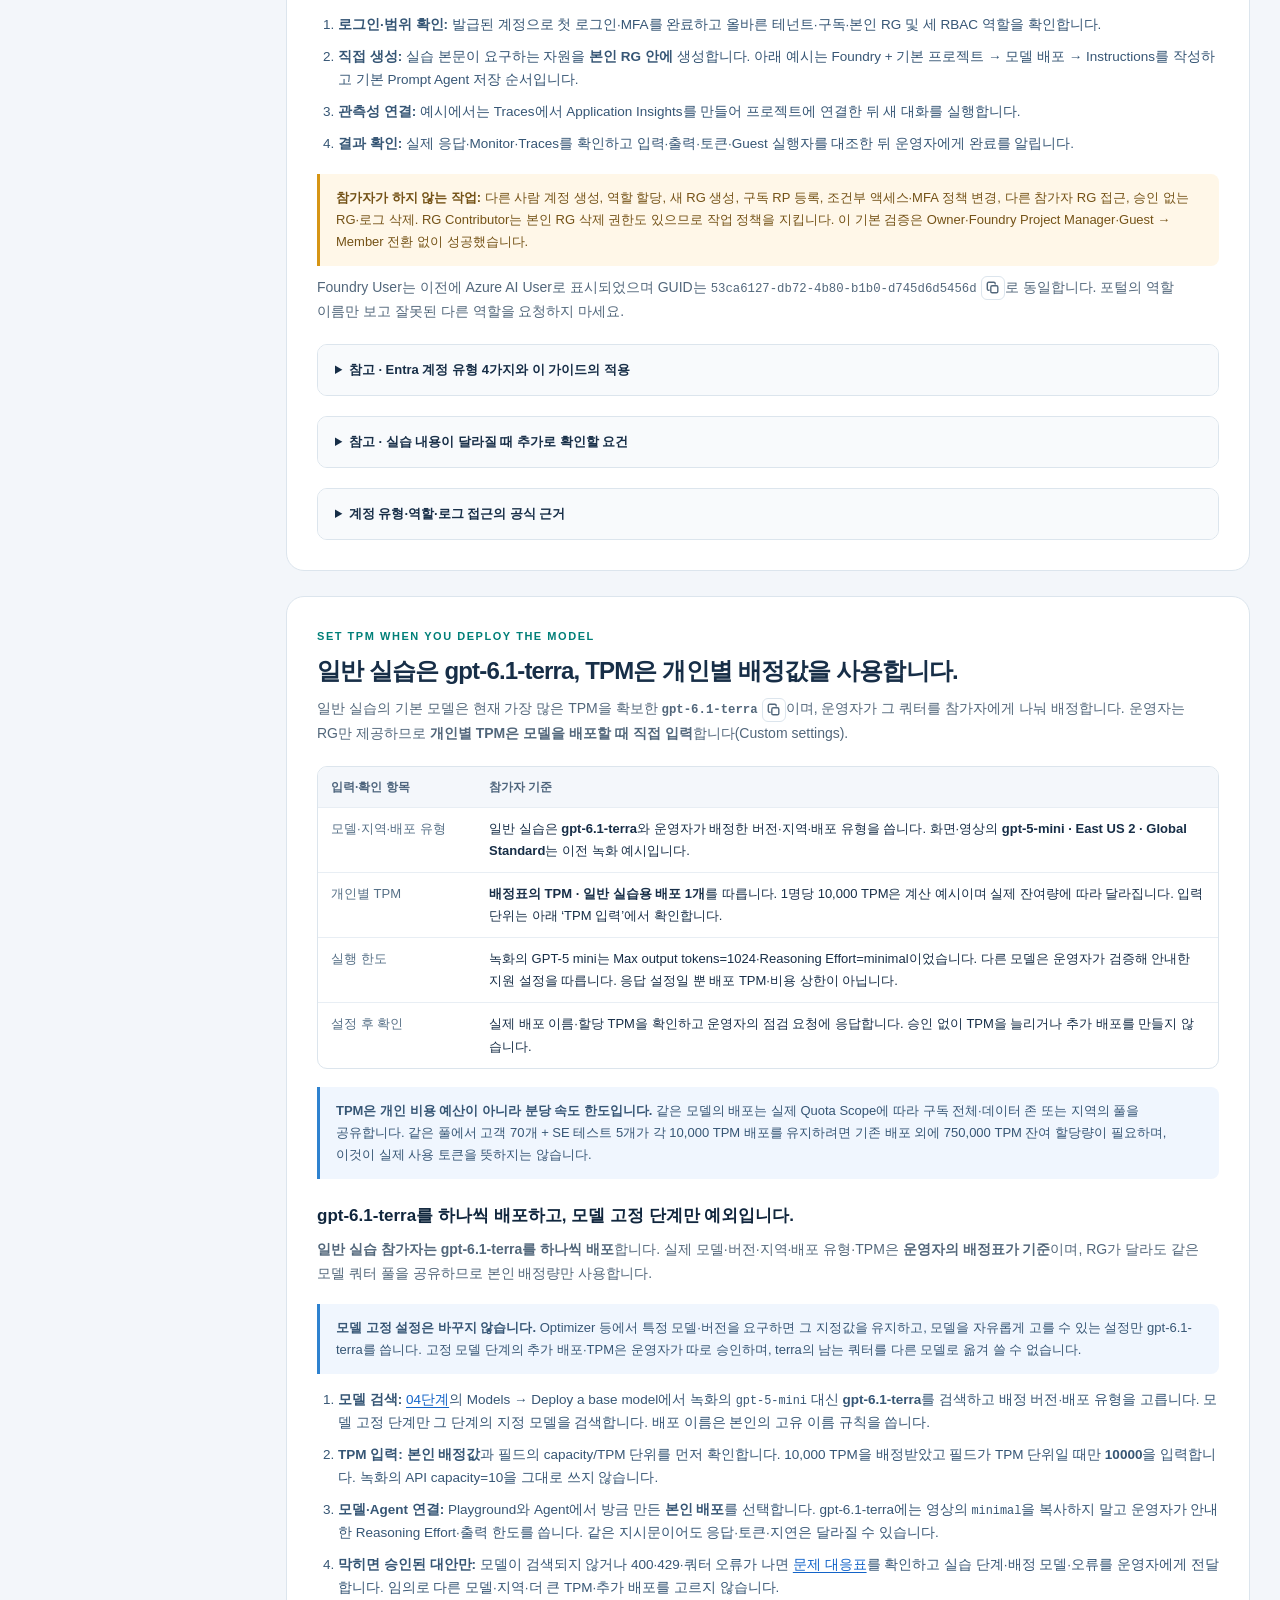
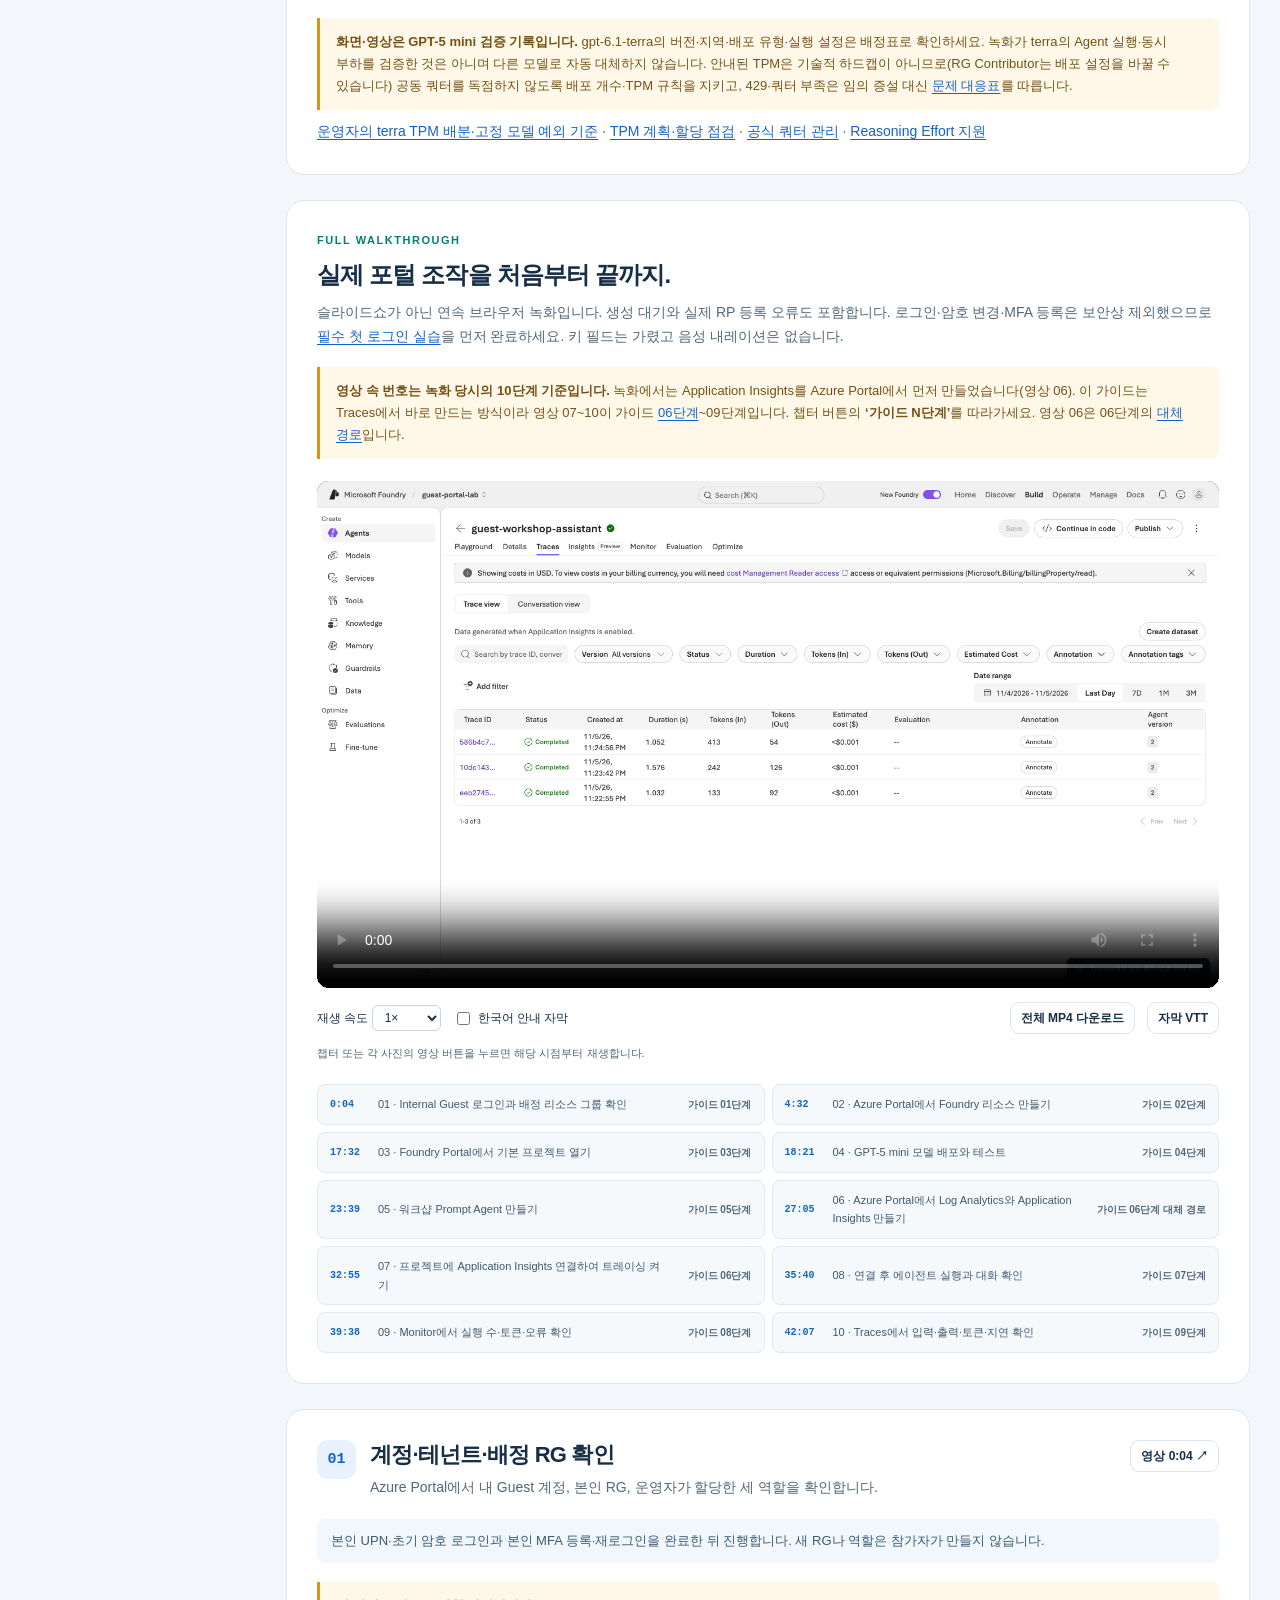
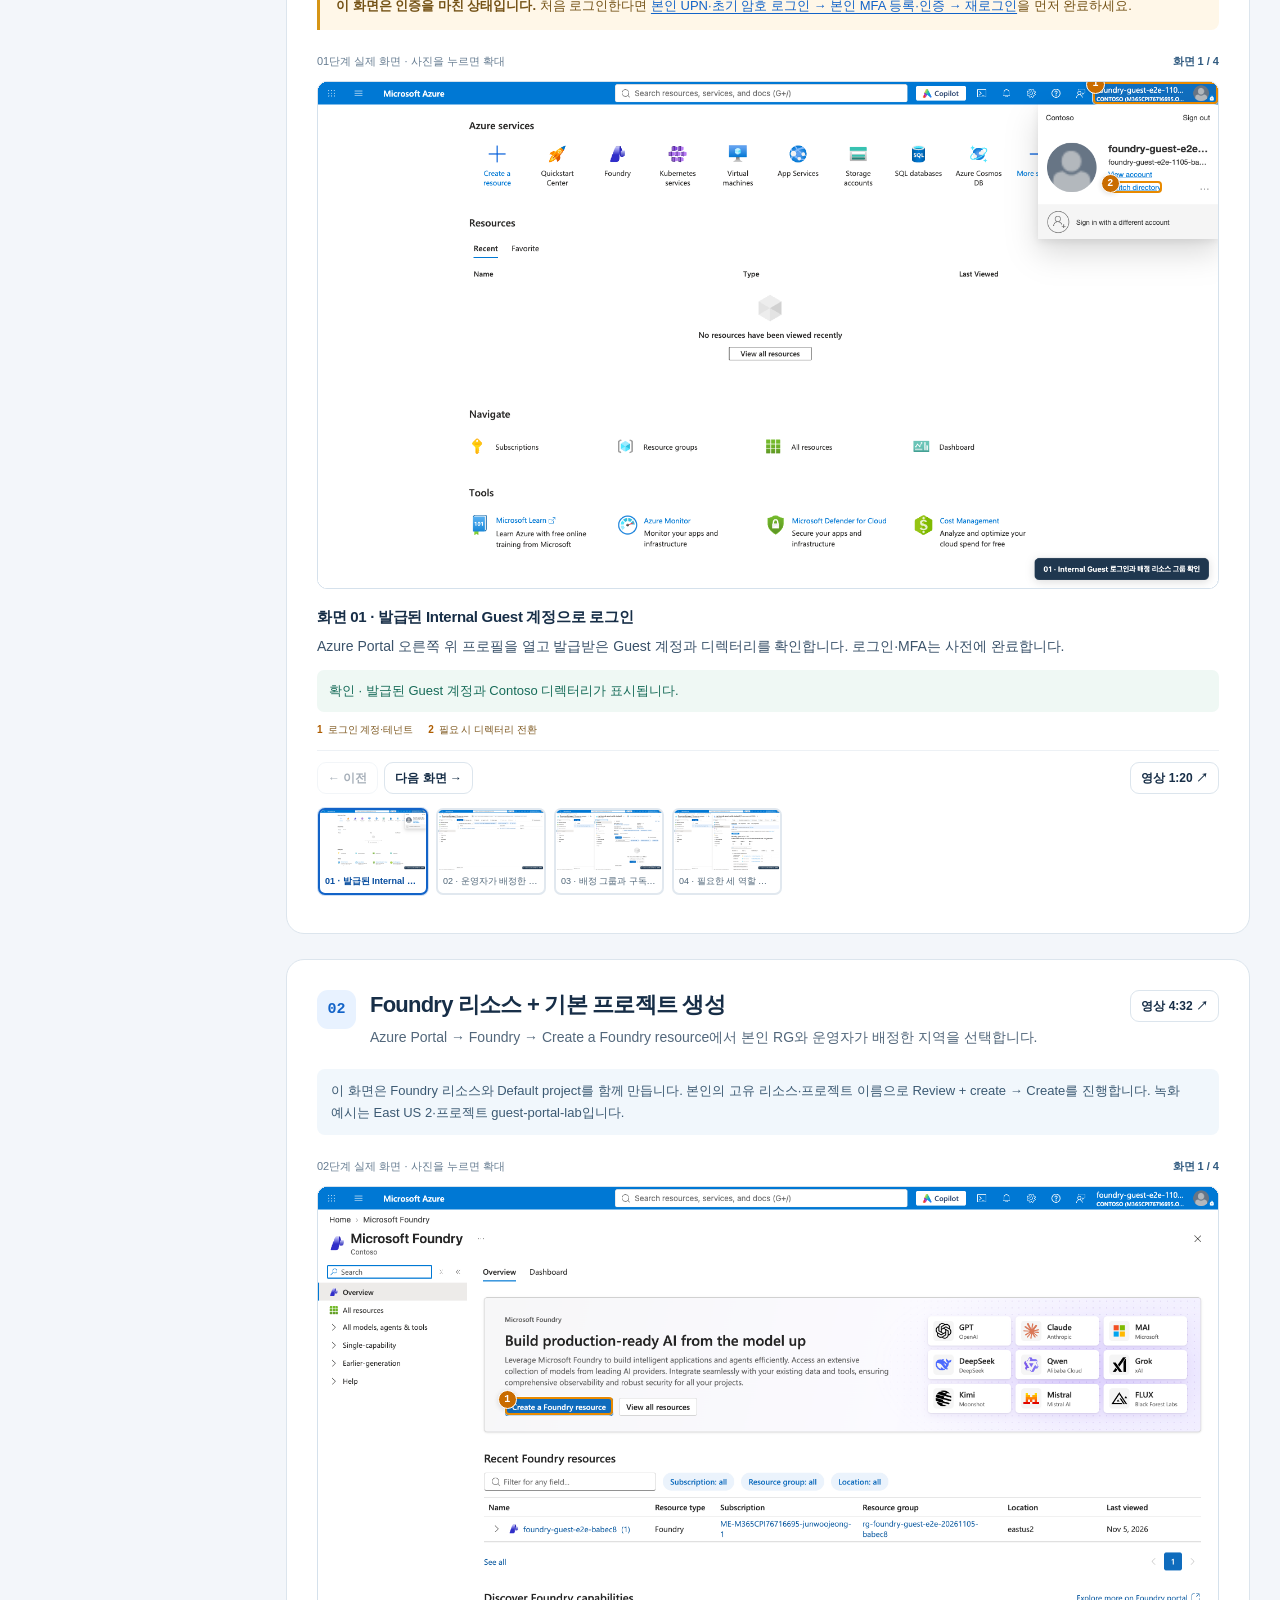
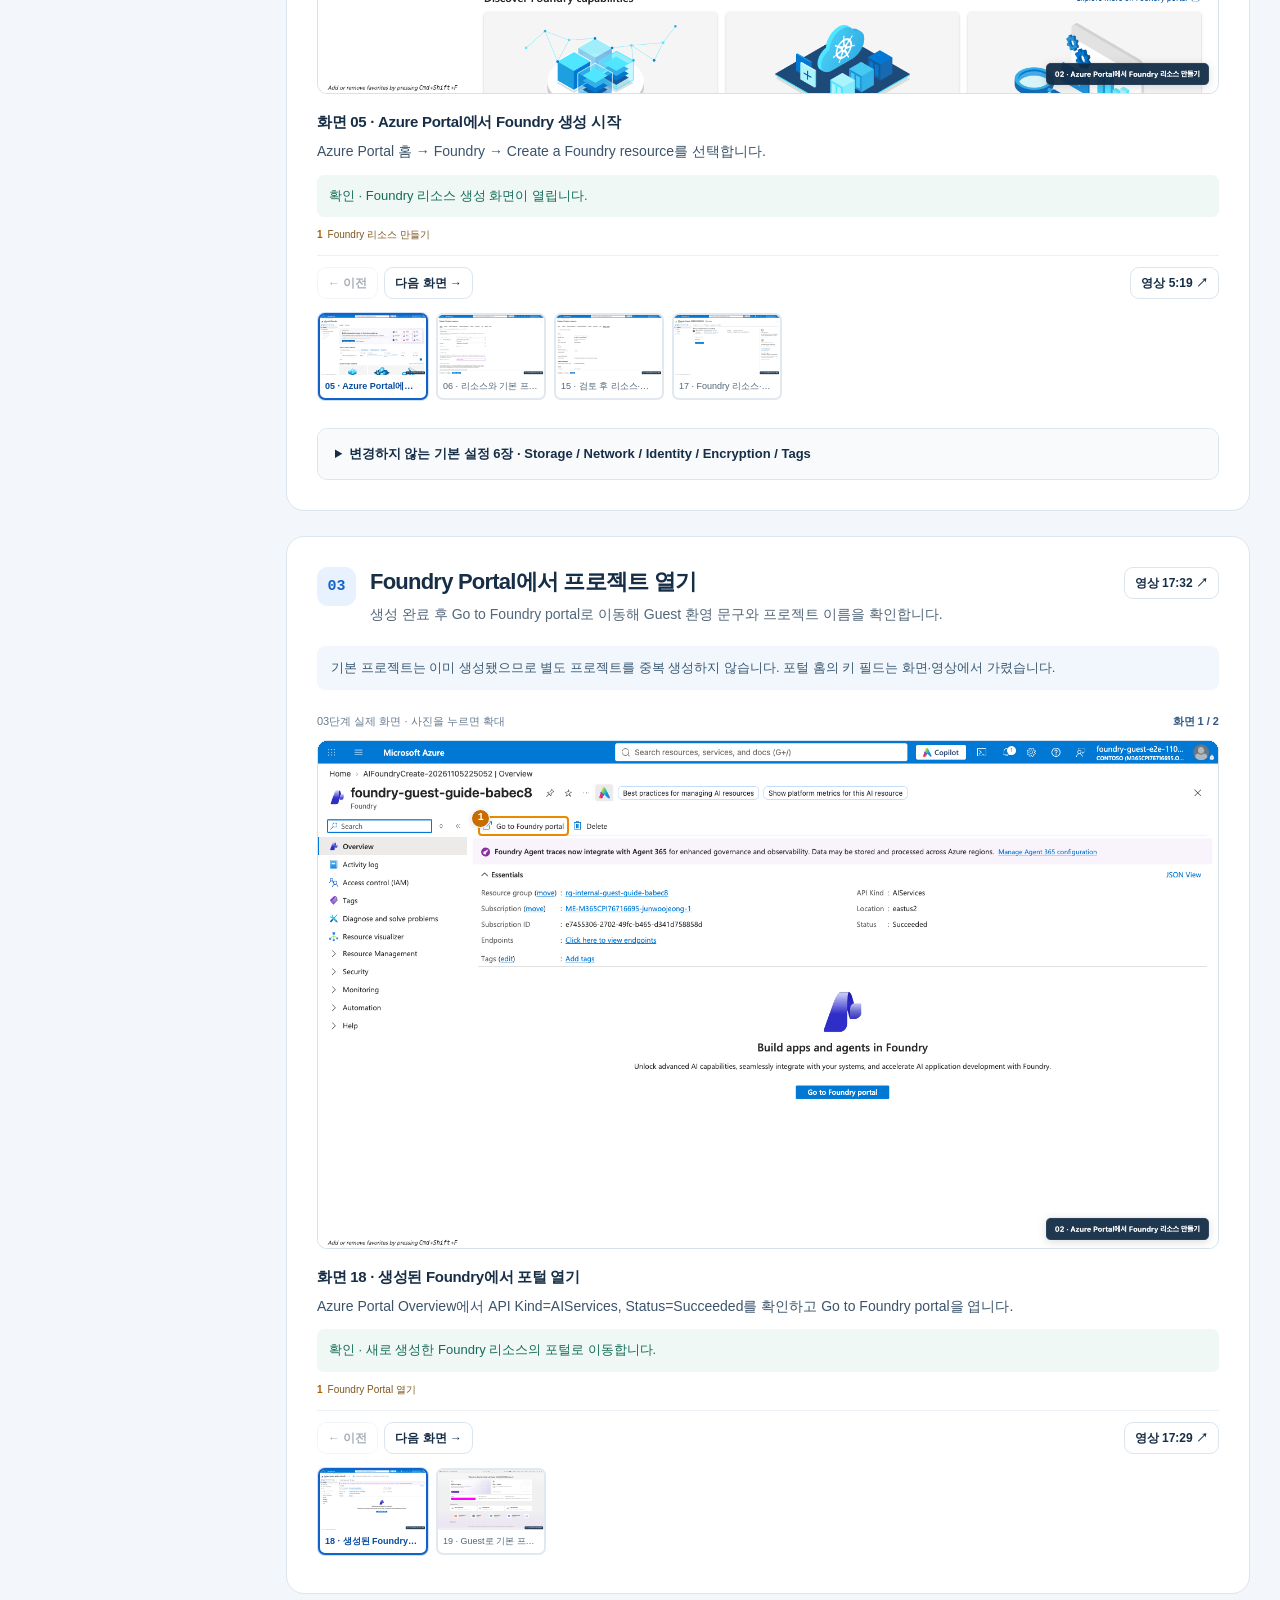
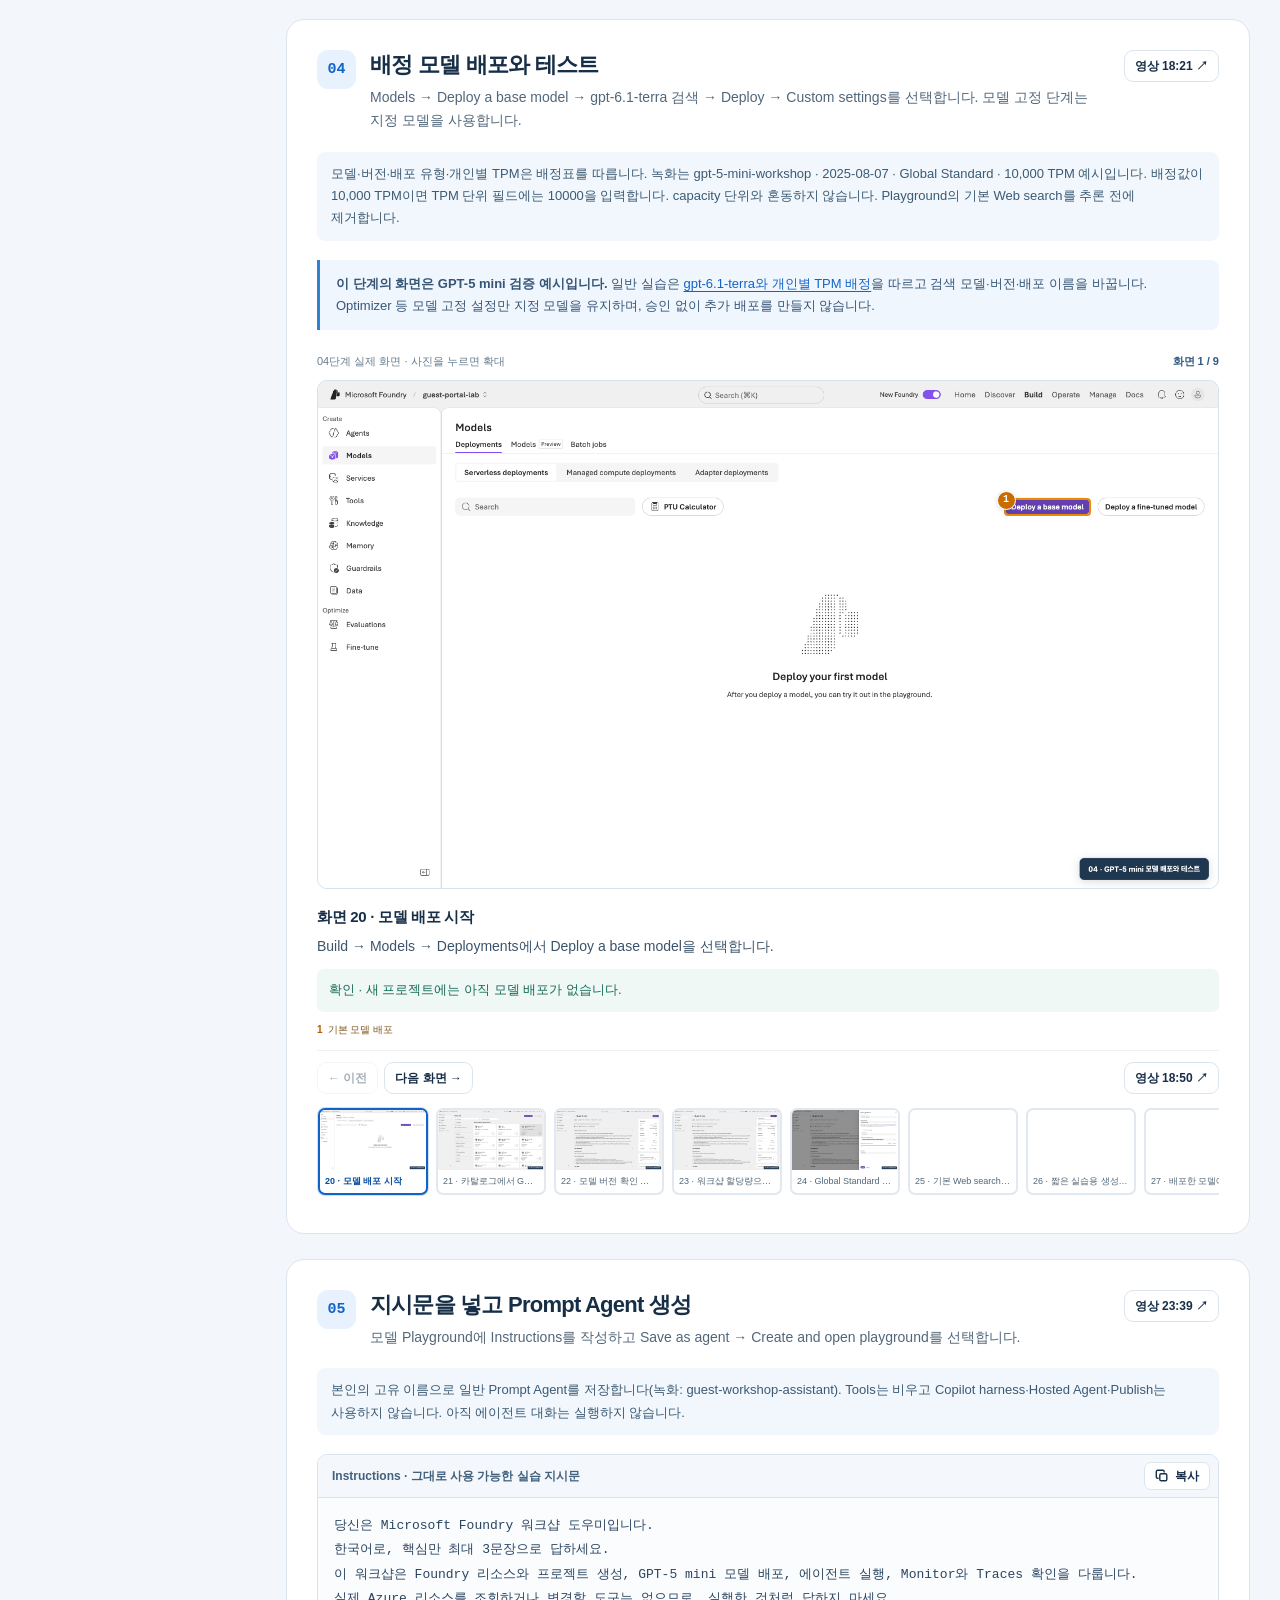
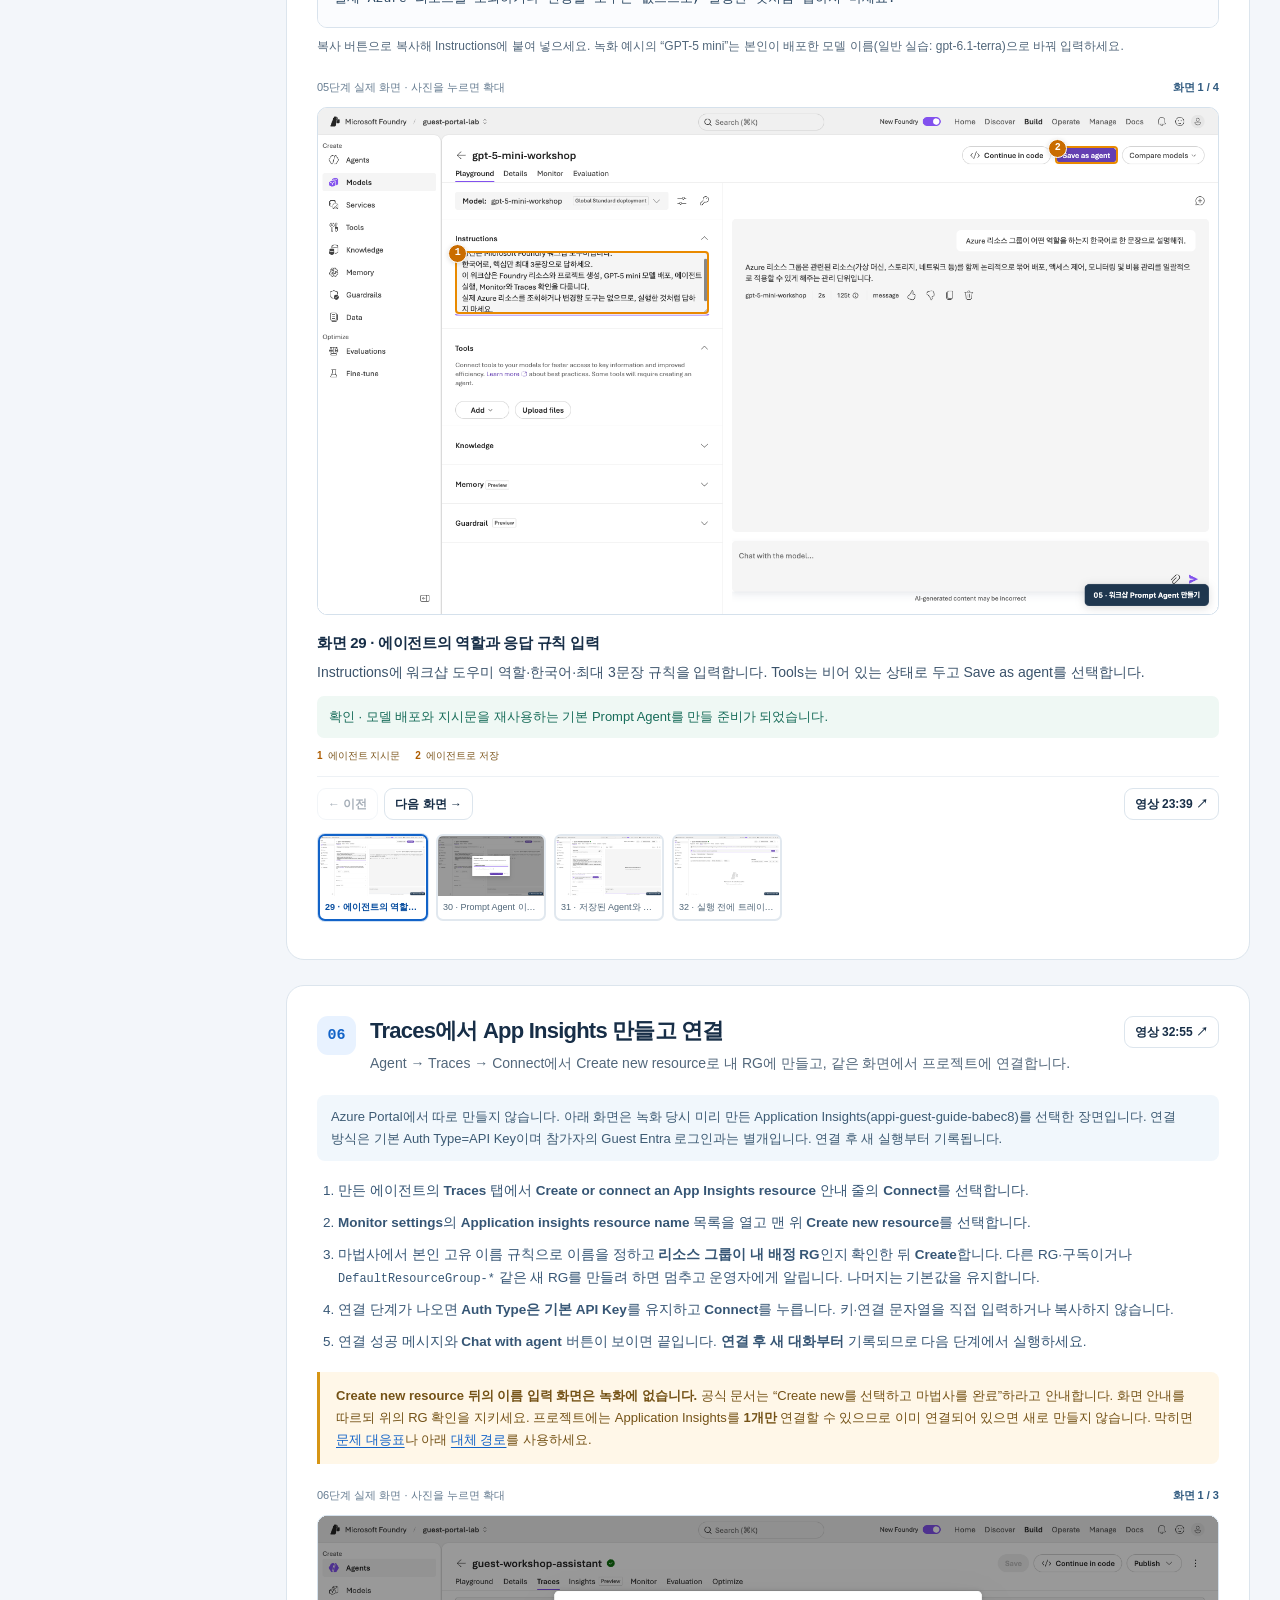
==== commit b3c819cd: "Polish the four guides for consistency, readability and accuracy - Align the reference date to 2026." ====
--- a/index.html
+++ b/index.html
@@ -21,7 +21,7 @@
       </nav>
       <div class="topbar-tools">
         <button class="button small theme-toggle" id="theme-toggle" type="button" aria-pressed="false">다크 테마</button>
-        <span class="top-meta">기준일 2026.11.09</span>
+        <span class="top-meta">기준일 2026.11.10</span>
       </div>
       <span class="sr-only" id="theme-status" role="status"></span>
     </div>
@@ -32,7 +32,7 @@
       <div class="hero-grid">
         <div>
           <div class="eyebrow">PARTICIPANT GUIDE · CREATE INSIDE YOUR RESOURCE GROUP</div>
-          <h1>내 리소스 그룹에서<br>Foundry를 만들고, 실행하고, 추적하기.</h1>
+          <h1>내 리소스 그룹에서<br>Foundry를 만들고, 실행하고, 추적하세요.</h1>
           <p class="hero-lead">운영자는 계정과 리소스 그룹까지 제공합니다.<br>참가자는 배정 RG 안에서 필요한 리소스를 직접 만듭니다.<br>계정·권한·문제 대응은 다른 Foundry 실습에서도 참고하세요.</p>
           <div class="hero-actions">
             <a class="button primary" href="#prepare">시작 전 5가지 확인 <span aria-hidden="true">→</span></a>
@@ -80,7 +80,6 @@
       <nav class="toc" id="toc" aria-label="페이지 목차">
         <a href="#prepare"><span class="nav-number">준비</span>시작 전 5가지 확인</a>
         <a href="#first-sign-in"><span class="nav-number">필수</span>초기 암호 로그인·MFA</a>
-        <a href="github-copilot.html"><span class="nav-number">GH</span>GitHub 실습자 가이드 ↗</a>
         <a href="#responsibilities"><span class="nav-number">공통</span>계정 유형·필수 RBAC</a>
         <a href="#model-quota"><span class="nav-number">TPM</span>모델 배포 한도</a>
         <a href="#video"><span class="nav-number">영상</span>전체 실습 녹화</a>
@@ -102,7 +101,7 @@
           <li><strong>모델 배정:</strong> 모델·버전·배포 유형·TPM·배포 개수, 지원되는 Reasoning Effort·출력 한도. <a href="#model-quota">배포 시 입력 기준 →</a></li>
           <li><strong>실습·지원·종료:</strong> 이번 실습 본문 URL, 완료 기준·종료/정리 정책, 승인된 문의 경로.</li>
         </ol>
-        <p class="intro">Copilot을 사용하는 실습은 <a href="github-copilot.html">GitHub 실습자 가이드</a>도 먼저 완료하세요. Copilot이 처음이어도 계정 만들기부터 안내하고, 초대 수락·자가가입 두 경로와 브라우저·VS Code·Copilot CLI·Copilot 앱 중 한 곳에서 시작하는 방법을 담았습니다. 개인 GitHub 계정은 위 실습용 Entra UPN과 별개입니다.</p>
+        <p class="intro">Copilot을 쓰는 실습이라면 <a href="github-copilot.html">GitHub 실습자 가이드</a>를 먼저 끝내세요. Copilot이 처음이어도 계정 만들기부터 안내합니다. 개인 GitHub 계정은 위 실습용 Entra UPN과 별개입니다.</p>
         <div class="notice warning"><strong>실제 입력값은 운영자의 배정표가 기준입니다.</strong> 아래 화면·영상의 계정·RG·지역·모델·자원 이름은 녹화 예시입니다. 이름을 복사하거나 기존 녹화 리소스에 연결하지 말고 본인이 만든 리소스를 사용하세요. 배정값이 없거나 본인 RG가 안 보이면 생성부터 시도하지 말고 <a href="#troubleshooting">문제 대응표</a>를 확인합니다.</div>
         <ol class="flow" aria-label="실습 구조">
           <li>배정 RG<small>운영자 준비</small></li>
@@ -136,7 +135,7 @@
         <p class="intro">아래 앱 화면은 <strong>Microsoft Authenticator 알림 방식</strong>의 공식 예시입니다. 실제 화면에서 다른 인증 앱을 선택해 <strong>Enter the code</strong>가 나오면 <a href="#signin-totp">TOTP 코드 방식 안내</a>를 따르세요. 알림 승인 화면을 기다리지 않습니다.</p>
         <ol class="screen-grid screen-walkthrough" aria-label="로그인과 MFA를 완료하는 화면별 순서">
           <li class="screen-card" id="signin-upn">
-            <div class="screen-header"><span class="stage-number">01</span><h3>본인 UPN → 초기 암호</h3></div>
+            <div class="screen-header"><span class="stage-number">1/6</span><h3>본인 UPN → 초기 암호</h3></div>
             <div class="screen-body">
               <figure class="screen-figure">
                 <a class="screen-side-frame" href="assets/onboarding/entra-sign-in.png" target="_blank" rel="noopener noreferrer" aria-label="실제 Microsoft Entra ID 로그인 입력칸 크게 보기"><span class="screen-image"><img src="assets/onboarding/entra-sign-in.png" width="500" height="620" loading="lazy" alt="실제 Microsoft 로그인 화면의 전자 메일 전화 또는 Skype 입력칸과 다음 버튼, 입력값은 비어 있음"><span class="screen-side-tag" style="top:18%">1</span><span class="screen-side-tag" style="top:39%">2</span></span></a>
@@ -153,7 +152,7 @@
             </div>
           </li>
           <li class="screen-card">
-            <div class="screen-header"><span class="stage-number">02</span><h3>본인 휴대폰에 Authenticator 설치</h3></div>
+            <div class="screen-header"><span class="stage-number">2/6</span><h3>본인 휴대폰에 Authenticator 설치</h3></div>
             <div class="screen-body">
               <figure class="screen-figure">
                 <a href="assets/onboarding/mfa-get-app.png" target="_blank" rel="noopener noreferrer" aria-label="공식 Authenticator 설치 화면 크게 보기"><img src="assets/onboarding/mfa-get-app.png" width="894" height="450" loading="lazy" alt="Microsoft 공식 Start by getting the app 화면의 Download now와 Next 버튼"></a>
@@ -166,7 +165,7 @@
             </div>
           </li>
           <li class="screen-card">
-            <div class="screen-header"><span class="stage-number">03</span><h3>앱에 회사 또는 학교 계정 추가</h3></div>
+            <div class="screen-header"><span class="stage-number">3/6</span><h3>앱에 회사 또는 학교 계정 추가</h3></div>
             <div class="screen-body">
               <figure class="screen-figure">
                 <a href="assets/onboarding/mfa-add-account.png" target="_blank" rel="noopener noreferrer" aria-label="공식 Authenticator 계정 추가 안내 크게 보기"><img src="assets/onboarding/mfa-add-account.png" width="600" height="403" loading="lazy" alt="Microsoft 공식 Set up your account 화면에서 Work or school 계정 추가 후 Next를 선택하는 안내"></a>
@@ -179,7 +178,7 @@
             </div>
           </li>
           <li class="screen-card" id="signin-qr">
-            <div class="screen-header"><span class="stage-number">04</span><h3>실제 본인 화면의 QR을 스캔</h3></div>
+            <div class="screen-header"><span class="stage-number">4/6</span><h3>실제 본인 화면의 QR을 스캔</h3></div>
             <div class="screen-body">
               <figure class="screen-figure">
                 <a href="assets/onboarding/mfa-qr-masked.png" target="_blank" rel="noopener noreferrer" aria-label="공식 QR 등록 화면 크게 보기, QR 정보는 가림"><img src="assets/onboarding/mfa-qr-masked.png" width="770" height="618" loading="lazy" alt="실제 공식 Scan the QR code 화면에서 QR 전체를 가리고 QR 영역과 Next에 1과 2 번호를 표시"></a>
@@ -193,7 +192,7 @@
             </div>
           </li>
           <li class="screen-card">
-            <div class="screen-header"><span class="stage-number">05</span><h3>본인 인증 앱의 알림 또는 인증 코드로 확인</h3></div>
+            <div class="screen-header"><span class="stage-number">5/6</span><h3>본인 인증 앱의 알림 또는 인증 코드로 확인</h3></div>
             <div class="screen-body">
               <figure class="screen-figure">
                 <a href="assets/onboarding/mfa-test-pending.png" target="_blank" rel="noopener noreferrer" aria-label="공식 MFA 테스트 승인 대기 화면 크게 보기"><img src="assets/onboarding/mfa-test-pending.png" width="739" height="505" loading="lazy" alt="공식 Let's try it out 화면의 Approve the notification 문구와 비활성화된 Next 버튼"></a>
@@ -206,7 +205,7 @@
             </div>
           </li>
           <li class="screen-card" id="signin-approved">
-            <div class="screen-header"><span class="stage-number">06</span><h3>앱 인증 성공 → 나머지 등록 완료</h3></div>
+            <div class="screen-header"><span class="stage-number">6/6</span><h3>앱 인증 성공 → 나머지 등록 완료</h3></div>
             <div class="screen-body">
               <figure class="screen-figure">
                 <a href="assets/onboarding/mfa-test-approved.png" target="_blank" rel="noopener noreferrer" aria-label="공식 MFA 테스트 승인 성공 화면 크게 보기"><img src="assets/onboarding/mfa-test-approved.png" width="740" height="505" loading="lazy" alt="공식 Notification approved 초록색 체크와 활성화된 파란색 Next 버튼"></a>
@@ -339,7 +338,7 @@
             <thead><tr><th>입력·확인 항목</th><th>참가자 기준</th></tr></thead>
             <tbody>
               <tr><td>모델·지역·배포 유형</td><td>일반 실습은 <strong>gpt-6.1-terra</strong>와 운영자가 배정한 버전·지역·배포 유형을 씁니다. 화면·영상의 <strong>gpt-5-mini · East US 2 · Global Standard</strong>는 이전 녹화 예시입니다.</td></tr>
-              <tr><td>개인별 TPM</td><td><strong>배정표의 TPM · 일반 실습용 배포 1개</strong>를 따릅니다. 배정값이 10,000 TPM이고 필드 단위가 TPM이면 <strong>10000</strong>을 입력합니다. 녹화의 API capacity=10을 그대로 쓰지 말고 해당 모델의 단위를 확인합니다. 1명당 10,000 TPM은 계산 예시이며 실제 잔여량에 따라 달라집니다.</td></tr>
+              <tr><td>개인별 TPM</td><td><strong>배정표의 TPM · 일반 실습용 배포 1개</strong>를 따릅니다. 1명당 10,000 TPM은 계산 예시이며 실제 잔여량에 따라 달라집니다. 입력 단위는 아래 ‘TPM 입력’에서 확인합니다.</td></tr>
               <tr><td>실행 한도</td><td>녹화의 GPT-5 mini는 Max output tokens=1024·Reasoning Effort=minimal이었습니다. 다른 모델은 운영자가 검증해 안내한 지원 설정을 따릅니다. 응답 설정일 뿐 배포 TPM·비용 상한이 아닙니다.</td></tr>
               <tr><td>설정 후 확인</td><td>실제 배포 이름·할당 TPM을 확인하고 운영자의 점검 요청에 응답합니다. 승인 없이 TPM을 늘리거나 추가 배포를 만들지 않습니다.</td></tr>
             </tbody>
@@ -347,20 +346,11 @@
         </div>
         <div class="notice"><strong>TPM은 개인 비용 예산이 아니라 분당 속도 한도입니다.</strong> 같은 모델의 배포는 실제 Quota Scope에 따라 구독 전체·데이터 존 또는 지역의 풀을 공유합니다. 같은 풀에서 고객 70개 + SE 테스트 5개가 각 10,000 TPM 배포를 유지하려면 기존 배포 외에 750,000 TPM 잔여 할당량이 필요하며, 이것이 실제 사용 토큰을 뜻하지는 않습니다.</div>
         <h3 class="role-title" id="lightweight-models">gpt-6.1-terra를 하나씩 배포하고, 모델 고정 단계만 예외입니다.</h3>
-        <p class="intro">이전의 여러 경량 모델 그룹 배정 대신 <strong>일반 실습 참가자는 gpt-6.1-terra를 하나씩 배포</strong>합니다. 아래는 배분 계산 예시이며 <strong>실제 모델·버전·지역·배포 유형·TPM은 운영자의 배정표가 기준</strong>입니다. RG가 달라도 같은 모델 쿼터 풀을 공유하므로 본인 배정량만 사용합니다.</p>
-        <div class="table-wrap">
-          <table aria-label="기본 모델 TPM 배분과 모델 고정 실습 예외">
-            <thead><tr><th>실습 · 인원</th><th>배정 모델</th><th>개인별 배포 기준</th></tr></thead>
-            <tbody>
-              <tr><td>일반 실습 · 고객 70개 + SE 테스트 5개 예시</td><td><code>gpt-6.1-terra</code></td><td>1개 · 10,000 TPM 예시<br>모두 배포 유지 시 같은 풀에서 총 750,000 TPM 필요</td></tr>
-              <tr><td>Optimizer 등 모델 고정 단계</td><td>해당 기능·실습이 요구하는 지정 모델</td><td>해당 단계의 별도 배정표<br>배포 개수·TPM·실행 설정 확인</td></tr>
-            </tbody>
-          </table>
-        </div>
+        <p class="intro"><strong>일반 실습 참가자는 gpt-6.1-terra를 하나씩 배포</strong>합니다. 실제 모델·버전·지역·배포 유형·TPM은 <strong>운영자의 배정표가 기준</strong>이며, RG가 달라도 같은 모델 쿼터 풀을 공유하므로 본인 배정량만 사용합니다.</p>
         <div class="notice"><strong>모델 고정 설정은 바꾸지 않습니다.</strong> Optimizer 등에서 특정 모델·버전을 요구하면 그 지정값을 유지하고, 모델을 자유롭게 고를 수 있는 설정만 gpt-6.1-terra를 씁니다. 고정 모델 단계의 추가 배포·TPM은 운영자가 따로 승인하며, terra의 남는 쿼터를 다른 모델로 옮겨 쓸 수 없습니다.</div>
         <ol class="task-list">
           <li><strong>모델 검색:</strong> <a href="#step-model">04단계</a>의 Models → Deploy a base model에서 녹화의 <code>gpt-5-mini</code> 대신 <strong>gpt-6.1-terra</strong>를 검색하고 배정 버전·배포 유형을 고릅니다. 모델 고정 단계만 그 단계의 지정 모델을 검색합니다. 배포 이름은 본인의 고유 이름 규칙을 씁니다.</li>
-          <li><strong>TPM 입력:</strong> <strong>본인 배정값</strong>과 필드의 capacity/TPM 단위를 먼저 확인합니다. 10,000 TPM을 배정받았고 필드가 TPM 단위일 때만 <strong>10000</strong>을 입력합니다.</li>
+          <li><strong>TPM 입력:</strong> <strong>본인 배정값</strong>과 필드의 capacity/TPM 단위를 먼저 확인합니다. 10,000 TPM을 배정받았고 필드가 TPM 단위일 때만 <strong>10000</strong>을 입력합니다. 녹화의 API capacity=10을 그대로 쓰지 않습니다.</li>
           <li><strong>모델·Agent 연결:</strong> Playground와 Agent에서 방금 만든 <strong>본인 배포</strong>를 선택합니다. gpt-6.1-terra에는 영상의 <code>minimal</code>을 복사하지 말고 운영자가 안내한 Reasoning Effort·출력 한도를 씁니다. 같은 지시문이어도 응답·토큰·지연은 달라질 수 있습니다.</li>
           <li><strong>막히면 승인된 대안만:</strong> 모델이 검색되지 않거나 400·429·쿼터 오류가 나면 <a href="#troubleshooting">문제 대응표</a>를 확인하고 실습 단계·배정 모델·오류를 운영자에게 전달합니다. 임의로 다른 모델·지역·더 큰 TPM·추가 배포를 고르지 않습니다.</li>
         </ol>
@@ -371,7 +361,7 @@
         <p class="section-label">FULL WALKTHROUGH</p>
         <h2>실제 포털 조작을 처음부터 끝까지.</h2>
         <p class="intro">슬라이드쇼가 아닌 연속 브라우저 녹화입니다. 생성 대기와 실제 RP 등록 오류도 포함합니다. 로그인·암호 변경·MFA 등록은 보안상 제외했으므로 <a href="#first-sign-in">필수 첫 로그인 실습</a>을 먼저 완료하세요. 키 필드는 가렸고 음성 내레이션은 없습니다.</p>
-        <div class="notice warning"><strong>영상·사진 속 번호는 녹화 당시의 10단계 기준입니다.</strong> 녹화에서는 Application Insights를 Azure Portal에서 먼저 만들었습니다(영상 06). 이 가이드의 <a href="#step-connect">06단계</a>는 Traces에서 바로 만드는 방식이므로 영상 07 = 06단계, 08 = 07단계, 09 = 08단계, 10 = 09단계로 읽으세요. 영상 06의 Azure Portal 방식은 06단계의 <a href="#connect-alternate">대체 경로</a>입니다.</div>
+        <div class="notice warning"><strong>영상 속 번호는 녹화 당시의 10단계 기준입니다.</strong> 녹화에서는 Application Insights를 Azure Portal에서 먼저 만들었습니다(영상 06). 이 가이드는 Traces에서 바로 만드는 방식이라 영상 07~10이 가이드 <a href="#step-connect">06단계</a>~09단계입니다. 챕터 버튼의 <strong>‘가이드 N단계’</strong>를 따라가세요. 영상 06은 06단계의 <a href="#connect-alternate">대체 경로</a>입니다.</div>
         <div class="video-frame">
           <video id="walkthrough" controls playsinline preload="metadata" poster="assets/screenshots/57-agent-trace-list.png" aria-label="Internal Guest 전체 포털 실습 녹화">
             <source src="assets/video/full-walkthrough.mp4" type="video/mp4">
@@ -402,25 +392,30 @@
           <table aria-label="참가자의 첫 대응과 운영자에게 요청할 확인">
             <thead><tr><th>증상</th><th>참가자가 먼저 할 일</th><th>운영자에게 요청·전달</th></tr></thead>
             <tbody>
+              <tr class="group-row"><th colspan="3" scope="colgroup">로그인·MFA</th></tr>
               <tr><td><code>AADSTS50020</code><br>계정·테넌트 불일치</td><td>발급 계정과 대상 테넌트를 확인하고 다른 개인·회사 계정 세션 대신 별도 브라우저 프로필이나 InPrivate에서 다시 로그인합니다.</td><td>대상 테넌트의 계정 존재·활성 상태. External Guest라면 초대 수락·실제 외부 로그인 계정.</td></tr>
               <tr><td><code>50076 / 50079</code><br>MFA 필요</td><td>본인 계정의 화면 안내에 따라 MFA 인증·등록을 완료합니다. 인증 코드를 다른 사람에게 보내지 않습니다.</td><td>등록이 막히거나 기기를 잃은 경우 해당 인증 담당자에게 지원 요청. MFA 해제를 직접 요청·시도하지 않습니다.</td></tr>
               <tr><td><code>AADSTS53003</code><br>조건부 액세스 차단</td><td>승인된 기기·네트워크·로그인 경로를 사용하고 오류 화면의 시각·Correlation ID를 보관합니다.</td><td>적용된 정책과 계정·기기 조건을 정책 담당자가 확인. Guest → Member 전환이나 정책 우회로 해결하지 않습니다.</td></tr>
+              <tr class="group-row"><th colspan="3" scope="colgroup">구독·RG·권한</th></tr>
               <tr><td>구독·RG가 안 보임</td><td>Azure Portal의 계정·디렉터리·구독 필터를 확인하고 배정 RG 링크로 접근합니다. 새 RG를 만들지 않습니다.</td><td>리소스 테넌트의 사용자 Object ID, 본인 RG 역할·상속·그룹 멤버십.</td></tr>
               <tr><td>다른 참가자 RG·프로젝트가 보임</td><td><strong>다른 참가자 자원에 접근·변경하지 말고 멈춥니다.</strong> 본인 배정 RG와 현재 로그인 계정을 대조하고 운영자에게 알립니다.</td><td>보인 대상·시각·계정. 운영자가 구독/상위 Scope·다른 RG·그룹 경유 추가 권한과 참가자 간 격리를 재점검.</td></tr>
               <tr><td>리소스 생성 <code>403</code></td><td>선택한 구독·본인 RG·허용 지역을 확인합니다. Foundry User만으로 리소스 생성은 안 됩니다.</td><td>본인 RG의 Contributor, 오류의 거부된 작업과 Azure Policy·허용 SKU/지역.</td></tr>
               <tr><td>Agent 생성 거부·모델/Agent 호출 <code>403</code></td><td>올바른 프로젝트·배포·계정인지 확인합니다. 모델 배포 성공·RG Contributor가 있어도 Foundry 데이터 권한은 별개입니다.</td><td><strong>Guest 자신의 Foundry User · 본인 RG</strong>. 운영자 Owner 권한은 Guest에게 전달되지 않습니다. 도구 실패라면 실제 실행 MI·연결 대상 서비스의 데이터 권한도 점검.</td></tr>
               <tr><td>역할 추가 후에도 거부</td><td>운영자가 할당을 확인한 뒤 재로그인합니다. 일반 역할 변경은 최대 10분이 걸릴 수 있으므로 계속 역할을 추가하지 않습니다.</td><td>정확한 Object ID·Scope·상위/그룹 할당·캐시. MI의 그룹 권한 변경은 더 오래 걸릴 수 있습니다.</td></tr>
               <tr><td><code>*/register/action</code><br>사전 검증 실패</td><td>오류에 적힌 공급자 이름과 작업을 전달합니다. 본인 역할을 구독 Contributor·Owner로 바꾸지 않습니다.</td><td>운영자가 구독 RP를 등록. 실제 예시 오류는 <strong>Microsoft.KeyVault → Microsoft.DocumentDB</strong> 순서였습니다.</td></tr>
+              <tr class="group-row"><th colspan="3" scope="colgroup">쿼터·모델·배포</th></tr>
               <tr><td>쿼터 목록 비어 있음·조회 <code>403</code></td><td>빈 화면을 실제 쿼터 0으로 단정하지 않습니다. Guest 자신의 역할·Scope를 확인하고 전파 후 재로그인·Manage → Quota 새로고침을 합니다.</td><td><strong>Cognitive Services Usages Reader · 구독</strong>. RG 할당은 구독 Usages API를 허용하지 않습니다. Owner로 같은 구독·모델·배포 유형·Quota Scope의 실제 한도·배포 할당을 대조하고 부족할 때만 증설을 검토합니다.</td></tr>
               <tr><td>배포 실패·<code>QuotaExceeded</code></td><td>실습이 지정한 지역·모델·버전·배포 유형·TPM 입력 단위를 확인합니다. 10,000 TPM은 이번 예시 값이지 모든 모델의 고정값이 아닙니다.</td><td>잔여 쿼터·현재 배포 할당·지역 공급·리소스 한도. 승인된 대안만 사용.</td></tr>
               <tr><td>배정 모델이 검색되지 않음</td><td>일반 실습의 gpt-6.1-terra 또는 고정 단계의 지정 모델·버전·배포 유형·지역을 배정표와 대조합니다. 다른 모델로 임의 대체하지 않습니다.</td><td>현재 카탈로그·모델 접근·실제 쿼터와 승인된 대안. RG·배포 이름을 바꾼다고 쿼터가 늘어나지 않습니다.</td></tr>
               <tr><td><code>400</code><br>Reasoning Effort·파라미터 오류</td><td>gpt-6.1-terra 등 새 배정 모델에는 영상의 minimal을 그대로 쓰지 않습니다. 운영자가 안내한 지원 설정·출력 한도를 확인합니다.</td><td>배정 모델·버전·지원 파라미터. 도구를 쓰는 확장 실습이면 API·도구 호출 지원도 확인.</td></tr>
               <tr><td><code>429</code><br>속도 한도</td><td>반복 전송을 멈추고 Retry-After/대기 안내에 따라 재시도합니다. 요청 빈도와 출력 한도를 줄입니다.</td><td>개별 배포 TPM/RPM·버스트·같은 쿼터 풀의 동시 사용, 운영자가 계획한 시작 분산.</td></tr>
               <tr><td>이름 충돌·이미 존재함</td><td>운영자가 준 고유 이름 규칙을 사용합니다. 녹화 예시 이름이나 다른 사람 리소스를 재사용·삭제하지 않습니다.</td><td>이름 사용·soft-delete·구독 한도 여부. 필요한 경우 승인된 새 고유 이름.</td></tr>
+              <tr class="group-row"><th colspan="3" scope="colgroup">Traces·관측성</th></tr>
               <tr><td>Traces에 <strong>Connect</strong> 막대가 없음</td><td>Traces 화면 오른쪽에 Connect가 보이지 않으면 <strong>Manage → Project details → Connected resources → Add connection → Application Insights</strong>로 연결합니다. 이미 연결되어 있으면 Traces에서 새 대화를 실행해 기록을 확인합니다.</td><td>프로젝트가 New Foundry 화면인지, 이미 연결된 App Insights가 있는지.</td></tr>
               <tr><td>Create new resource 실패 · <code>Multiple connection ... AppInsights</code></td><td>오류 문구를 그대로 운영자에게 전달합니다. <code>Multiple connection</code> 오류는 이미 연결이 있다는 뜻이므로 새로 만들지 말고 기존 연결을 사용합니다. 권한·정책 오류이거나 다른 RG(예: <code>DefaultResourceGroup-*</code>)를 만들려 하면 멈추고 <a href="#connect-alternate">대체 경로</a>로 Azure Portal에서 본인 RG에 먼저 만든 뒤 목록에서 선택합니다.</td><td>본인 RG의 Contributor, RP(<code>Microsoft.Insights</code>·<code>Microsoft.OperationalInsights</code>) 등록, 정책, 새 리소스가 만들어지는 RG·지역.</td></tr>
               <tr><td>Traces가 비어 있음</td><td>Traces에서 만든 App Insights가 <strong>연결됨(Connected)</strong>인지 확인하고 연결 후 <strong>새 대화 실행</strong> → Date range·Version 필터 → 수집 대기·새로고침. 연결 이전 실행은 소급되지 않습니다.</td><td>올바른 프로젝트·App Insights 연결, 새 Response ID·실행 시각·수집 상태.</td></tr>
               <tr><td>Traces·로그 조회 <code>403</code></td><td>모델 호출이 성공하는지와 로그 조회 거부를 구분합니다. 다른 참가자의 로그나 연결 문자열을 공유받지 않습니다.</td><td>연결된 App Insights의 Log Analytics Reader, 워크스페이스 접근 모드·보호 테이블 권한.</td></tr>
+              <tr class="group-row"><th colspan="3" scope="colgroup">네트워크·화면·기타</th></tr>
               <tr><td>접속 시간 초과·사설망 <code>403</code></td><td>실습에 승인된 URL·VPN·네트워크를 사용합니다. 인증서 경고 우회나 public access 설정 변경은 하지 않습니다.</td><td>IP 제한·Private Endpoint·DNS·네트워크 경로와 인증 거부를 구분한 점검.</td></tr>
               <tr><td>포털 메뉴·역할 이름이 다름</td><td>안내한 Foundry 리소스·프로젝트와 New Foundry 화면인지 확인합니다. Azure AI User는 Foundry User의 이전 이름입니다.</td><td>리소스 유형·UI 버전·역할 GUID. Foundry hub용 Azure AI Developer 같은 다른 역할을 무작정 추가하지 않습니다.</td></tr>
               <tr><td>통화 표시 권한 알림</td><td>기본 실습의 실행·토큰·Traces를 확인합니다. Billing 통화 표시와 실습 실행 권한은 다릅니다.</td><td>이번 기본 실습만을 위해 Cost Management Reader 등 Billing 역할을 추가할 필요는 없습니다.</td></tr>
@@ -456,7 +451,7 @@
         <p class="intro"><a href="assets/verification.json" download>읽기 전용 최종 검증 결과 JSON</a> · <a href="assets/capture-manifest.json" download>화면·시간·상관관계 기록 JSON</a></p>
       </section>
       <footer class="footnotes">
-        <p>기준일 2026.11.09 · 실제 기본 Agent 검증일 2026.11.05 · 로그인 실측 2026.11.08. 포털 UI·모델 가용성·권한 동작은 변경될 수 있습니다. 다른 실습은 공통 계정·권한·문제 대응을 참조하고 실습 본문·모델·자원 이름은 따로 지정하세요.</p>
+        <p>기준일 2026.11.10 · 실제 기본 Agent 검증일 2026.11.05 · 로그인 실측 2026.11.08. 포털 UI·모델 가용성·권한 동작은 변경될 수 있습니다. 다른 실습은 공통 계정·권한·문제 대응을 참조하고 실습 본문·모델·자원 이름은 따로 지정하세요.</p>
         <p>환경 준비·권한 지원·승인된 종료 처리는 <a href="operator.html">Foundry 운영자 가이드</a>를 참조하세요. 암호·MFA 코드·인증 캐시·연결 문자열은 배포 자료에 포함하지 않습니다.</p>
         <p><a href="https://learn.microsoft.com/azure/ai-services/multi-service-resource" target="_blank" rel="noopener noreferrer">Foundry 리소스 생성 문서</a><a href="https://learn.microsoft.com/azure/foundry/observability/how-to/trace-agent-setup" target="_blank" rel="noopener noreferrer">서버 트레이싱 연결 문서</a></p>
       </footer>
@@ -589,12 +584,17 @@
       document.getElementById("captions-toggle").addEventListener("change", event => {
         captions.mode = event.target.checked ? "showing" : "hidden";
       });
+      const guideStep = {
+        account:"01단계", resource:"02단계", project:"03단계", model:"04단계", agent:"05단계",
+        "monitoring-setup":"06단계 대체 경로", connect:"06단계", run:"07단계", monitor:"08단계", traces:"09단계"
+      };
       data.chapters.forEach(chapter => {
+        if (!guideStep[chapter.id]) throw new Error(`Missing guide step for video chapter ${chapter.id}`);
         const button = document.createElement("button");
         button.type = "button";
         button.className = "chapter";
         button.dataset.time = chapter.videoSeconds;
-        button.innerHTML = `<time datetime="${isoDuration(chapter.videoSeconds)}">${formatTime(chapter.videoSeconds)}</time><span>${escape(chapter.title)}</span>`;
+        button.innerHTML = `<time datetime="${isoDuration(chapter.videoSeconds)}">${formatTime(chapter.videoSeconds)}</time><span>${escape(chapter.title)}</span><small class="chapter-step">가이드 ${guideStep[chapter.id]}</small>`;
         button.addEventListener("click", () => { void seekVideo(chapter.videoSeconds); });
         document.getElementById("chapters").append(button);
       });
@@ -603,7 +603,7 @@
       const zoomCanvas = document.getElementById("zoom-canvas");
       const zoomSize = document.getElementById("zoom-size");
       const openZoom = shot => {
-        document.getElementById("zoom-title").textContent = `${shot.id.slice(0, 2)} · ${shot.title}`;
+        document.getElementById("zoom-title").textContent = `화면 ${shot.id.slice(0, 2)} · ${shot.title}`;
         zoomCanvas.innerHTML = imageMarkup(shot);
         zoomCanvas.classList.remove("native");
         zoomSize.textContent = "100%로 보기";
@@ -647,7 +647,7 @@
           shell.querySelector(".gallery-counter").textContent = `화면 ${current + 1} / ${shots.length}`;
           photo.innerHTML = imageMarkup(shot);
           photo.setAttribute("aria-label", `${shot.title} 확대`);
-          shell.querySelector("h3").textContent = `${shot.id.slice(0, 2)} · ${shot.title}`;
+          shell.querySelector("h3").textContent = `화면 ${shot.id.slice(0, 2)} · ${shot.title}`;
           shell.querySelector(".action").textContent = shot.action;
           shell.querySelector(".expected").textContent = `확인 · ${shot.expected}`;
           shell.querySelector(".target-legend").innerHTML = shot.hotspots.map((box, index) => `<span data-number="${index + 1}">${escape(box.label)}</span>`).join("");
@@ -675,7 +675,7 @@
       };
 
       const stages = [
-        {id:"account",title:"계정·테넌트·배정 RG 확인",lead:"Azure Portal에서 내 Guest 계정, 본인 RG, 운영자가 할당한 세 역할을 확인합니다.",note:"본인 UPN·초기 암호 로그인과 본인 MFA 등록·재로그인을 완료한 뒤 진행합니다. 암호 변경은 선택이며 새 RG나 역할을 참가자가 만들지 않습니다."},
+        {id:"account",title:"계정·테넌트·배정 RG 확인",lead:"Azure Portal에서 내 Guest 계정, 본인 RG, 운영자가 할당한 세 역할을 확인합니다.",note:"본인 UPN·초기 암호 로그인과 본인 MFA 등록·재로그인을 완료한 뒤 진행합니다. 새 RG나 역할은 참가자가 만들지 않습니다."},
         {id:"resource",title:"Foundry 리소스 + 기본 프로젝트 생성",lead:"Azure Portal → Foundry → Create a Foundry resource에서 본인 RG와 운영자가 배정한 지역을 선택합니다.",note:"이 화면은 Foundry 리소스와 Default project를 함께 만듭니다. 본인의 고유 리소스·프로젝트 이름으로 Review + create → Create를 진행합니다. 녹화 예시는 East US 2·프로젝트 guest-portal-lab입니다."},
         {id:"project",title:"Foundry Portal에서 프로젝트 열기",lead:"생성 완료 후 Go to Foundry portal로 이동해 Guest 환영 문구와 프로젝트 이름을 확인합니다.",note:"기본 프로젝트는 이미 생성됐으므로 별도 프로젝트를 중복 생성하지 않습니다. 포털 홈의 키 필드는 화면·영상에서 가렸습니다."},
         {id:"model",title:"배정 모델 배포와 테스트",lead:"Models → Deploy a base model → gpt-6.1-terra 검색 → Deploy → Custom settings를 선택합니다. 모델 고정 단계는 지정 모델을 사용합니다.",note:"모델·버전·배포 유형·개인별 TPM은 배정표를 따릅니다. 녹화는 gpt-5-mini-workshop · 2025-08-07 · Global Standard · 10,000 TPM 예시입니다. 배정값이 10,000 TPM이면 TPM 단위 필드에는 10000을 입력합니다. capacity 단위와 혼동하지 않습니다. Playground의 기본 Web search를 추론 전에 제거합니다."},
@@ -704,7 +704,7 @@
         if (stage.id === "account") {
           const accountNotice = document.createElement("div");
           accountNotice.className = "notice warning";
-          accountNotice.innerHTML = '<strong>이 화면은 인증을 마친 상태입니다.</strong> 처음 로그인한다면 <a href="#first-sign-in">본인 UPN·초기 암호 로그인 → 본인 MFA 등록·인증 → 재로그인</a>을 먼저 완료하세요. 암호 변경은 강제하지 않습니다.';
+          accountNotice.innerHTML = '<strong>이 화면은 인증을 마친 상태입니다.</strong> 처음 로그인한다면 <a href="#first-sign-in">본인 UPN·초기 암호 로그인 → 본인 MFA 등록·인증 → 재로그인</a>을 먼저 완료하세요.';
           section.insertBefore(accountNotice, section.querySelector(".main-gallery"));
         }
         if (stage.id === "model") {
@@ -768,6 +768,10 @@
         link.innerHTML = `<span class="nav-number">${escape(number)}</span>${escape(title)}`;
         toc.append(link);
       });
+      const githubGuide = document.createElement("a");
+      githubGuide.href = "github-copilot.html";
+      githubGuide.innerHTML = '<span class="nav-number">GH</span>GitHub 실습자 가이드 ↗';
+      toc.append(githubGuide);
       window.__guideReady = true;
     })();
   </script>
--- a/assets/guide.css
+++ b/assets/guide.css
@@ -137,6 +137,7 @@
 table{width:100%;border-collapse:collapse;font-size:13px;line-height:1.7}
 th,td{padding:10px 13px;border-bottom:1px solid #e8eef4;text-align:left;vertical-align:top}
 th{background:#f4f7fb;font-size:12px;color:#4e657d}
+.group-row th{background:#e6eef7;color:var(--navy);font-weight:800}
 tr:last-child td{border-bottom:0}
 td:first-child{color:#567087;white-space:nowrap;width:158px}
 td code{user-select:all}
@@ -160,6 +161,7 @@
 .chapter{display:flex;align-items:center;gap:9px;background:#f6f9fc;border:1px solid #e1e9f1;border-radius:8px;padding:10px 12px;text-align:left;font-size:11px;color:#3e586e}
 .chapter:hover{background:#eaf3ff;border-color:#abc7e3}
 .chapter time{color:var(--blue);font:700 10px ui-monospace,monospace;min-width:39px}
+.chapter-step{margin-left:auto;padding-left:8px;color:var(--muted);font-size:10px;font-weight:700;white-space:nowrap}
 .stage-header{display:flex;gap:14px;align-items:flex-start}
 .stage-number{flex:none;display:grid;place-items:center;width:39px;height:39px;background:#e8f2ff;color:var(--blue);border-radius:11px;font:750 15px ui-monospace,monospace}
 .stage-header h2{font-size:22px}
@@ -254,6 +256,7 @@
   :root[data-theme="dark"] th,
   :root[data-theme="dark"] td{border-color:var(--line)}
   :root[data-theme="dark"] th{background:#1b2c42;color:#c4d4e5}
+  :root[data-theme="dark"] .group-row th{background:#213f5e;color:#cce4ff}
   :root[data-theme="dark"] td:first-child{color:#b7c9dc}
   :root[data-theme="dark"] details{background:var(--paper)}
   :root[data-theme="dark"] summary{background:#1b2c42}
